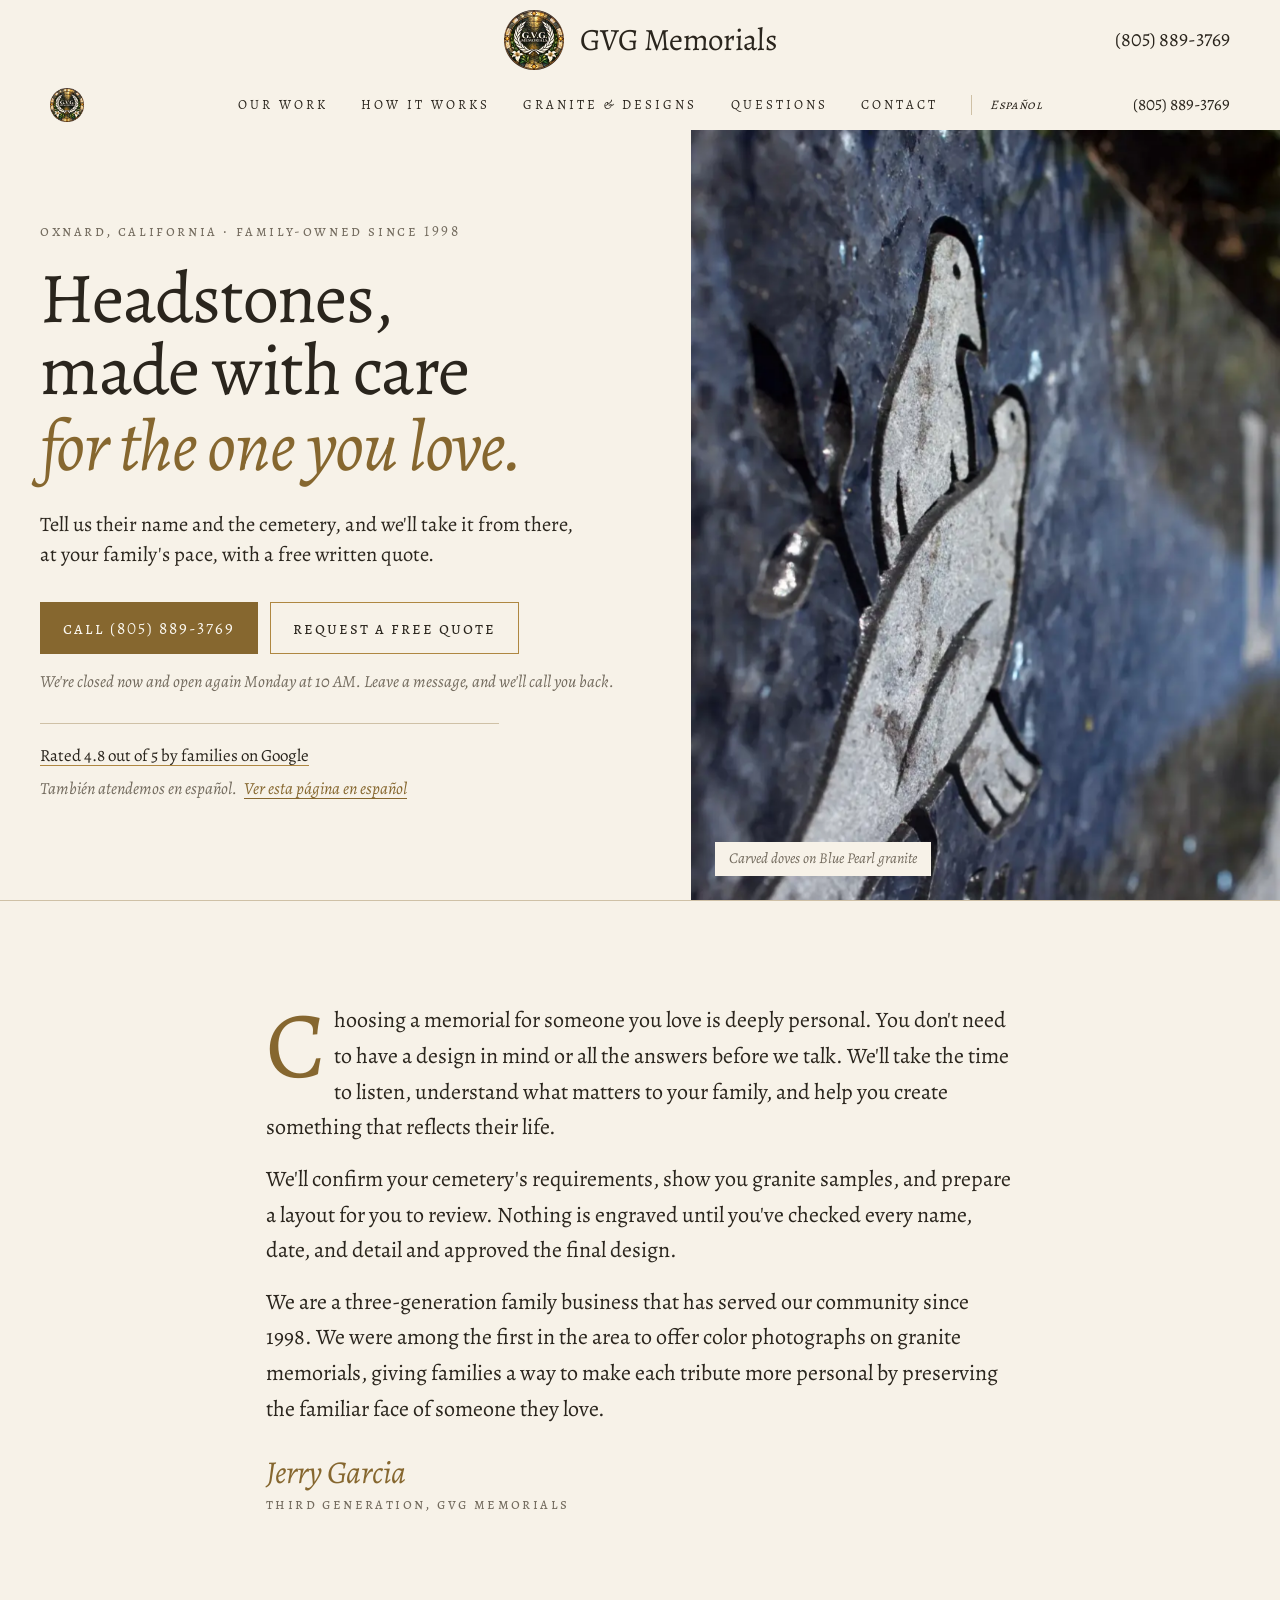
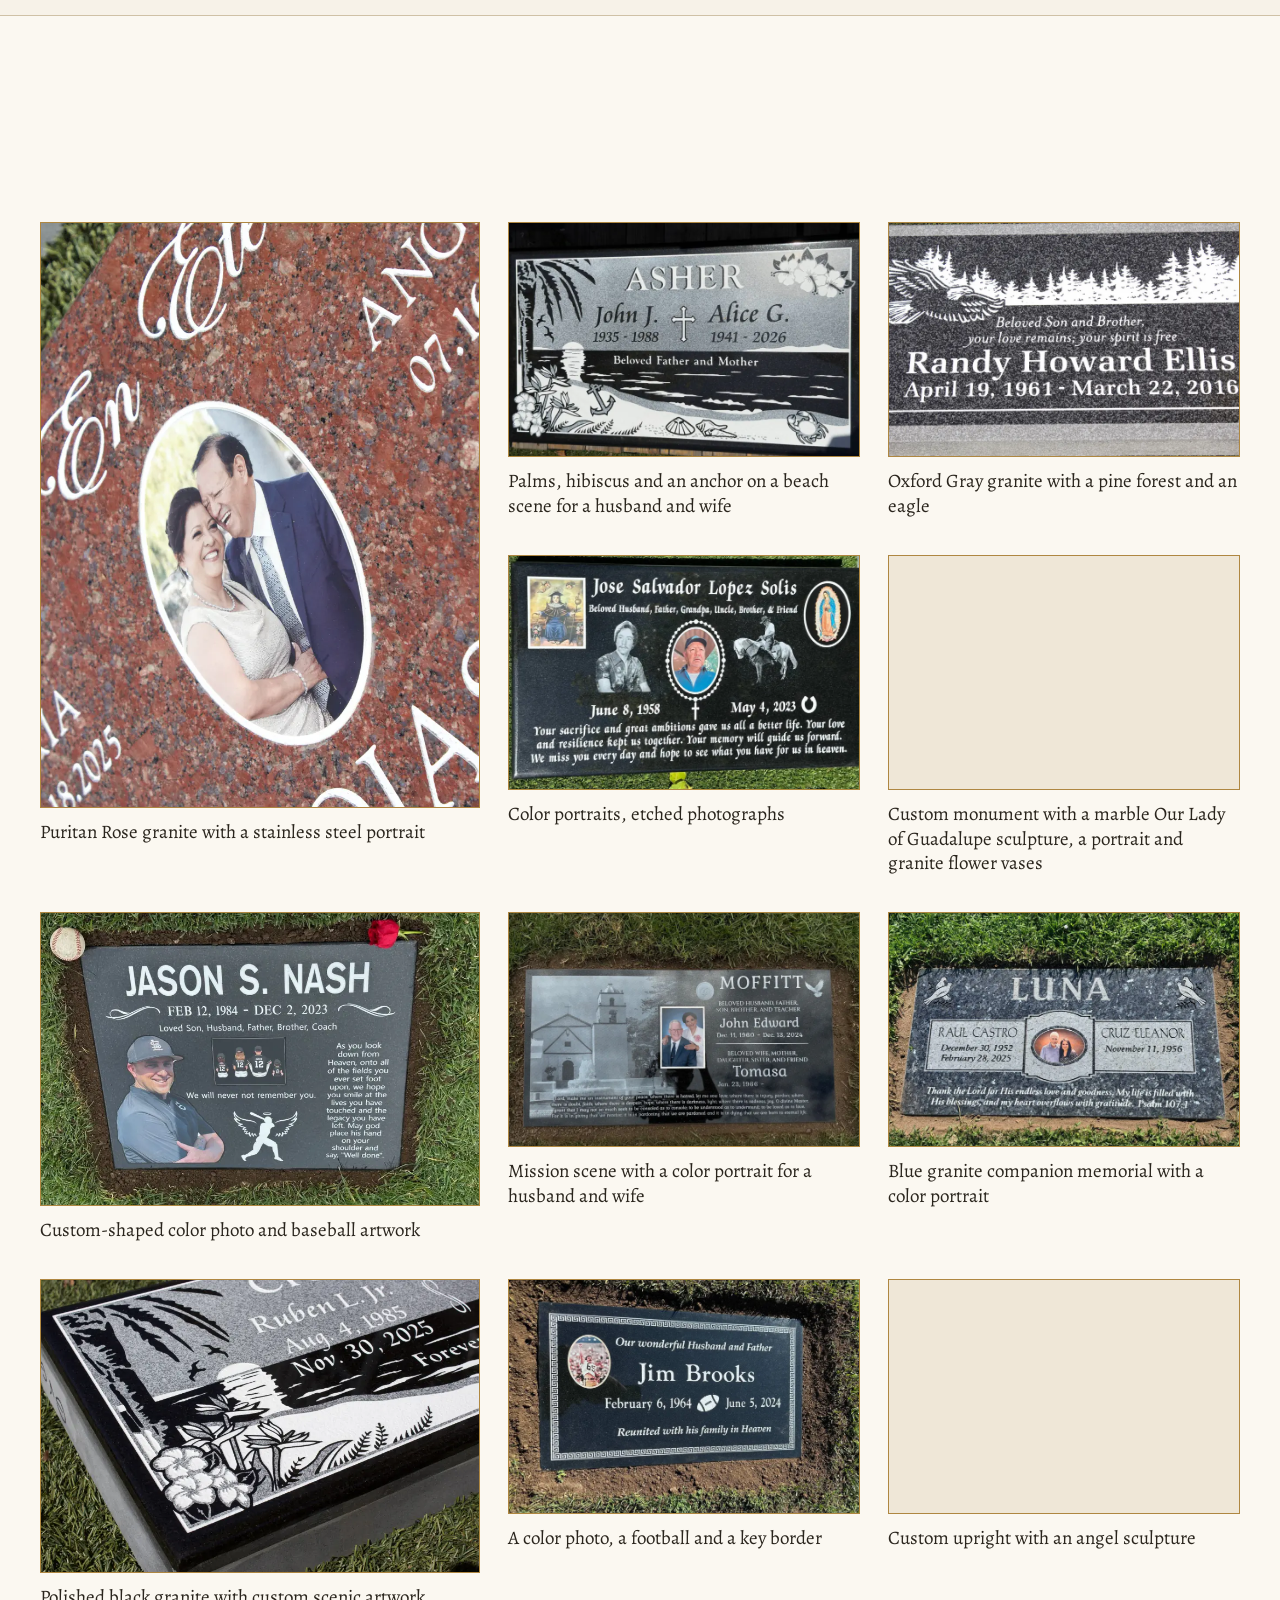
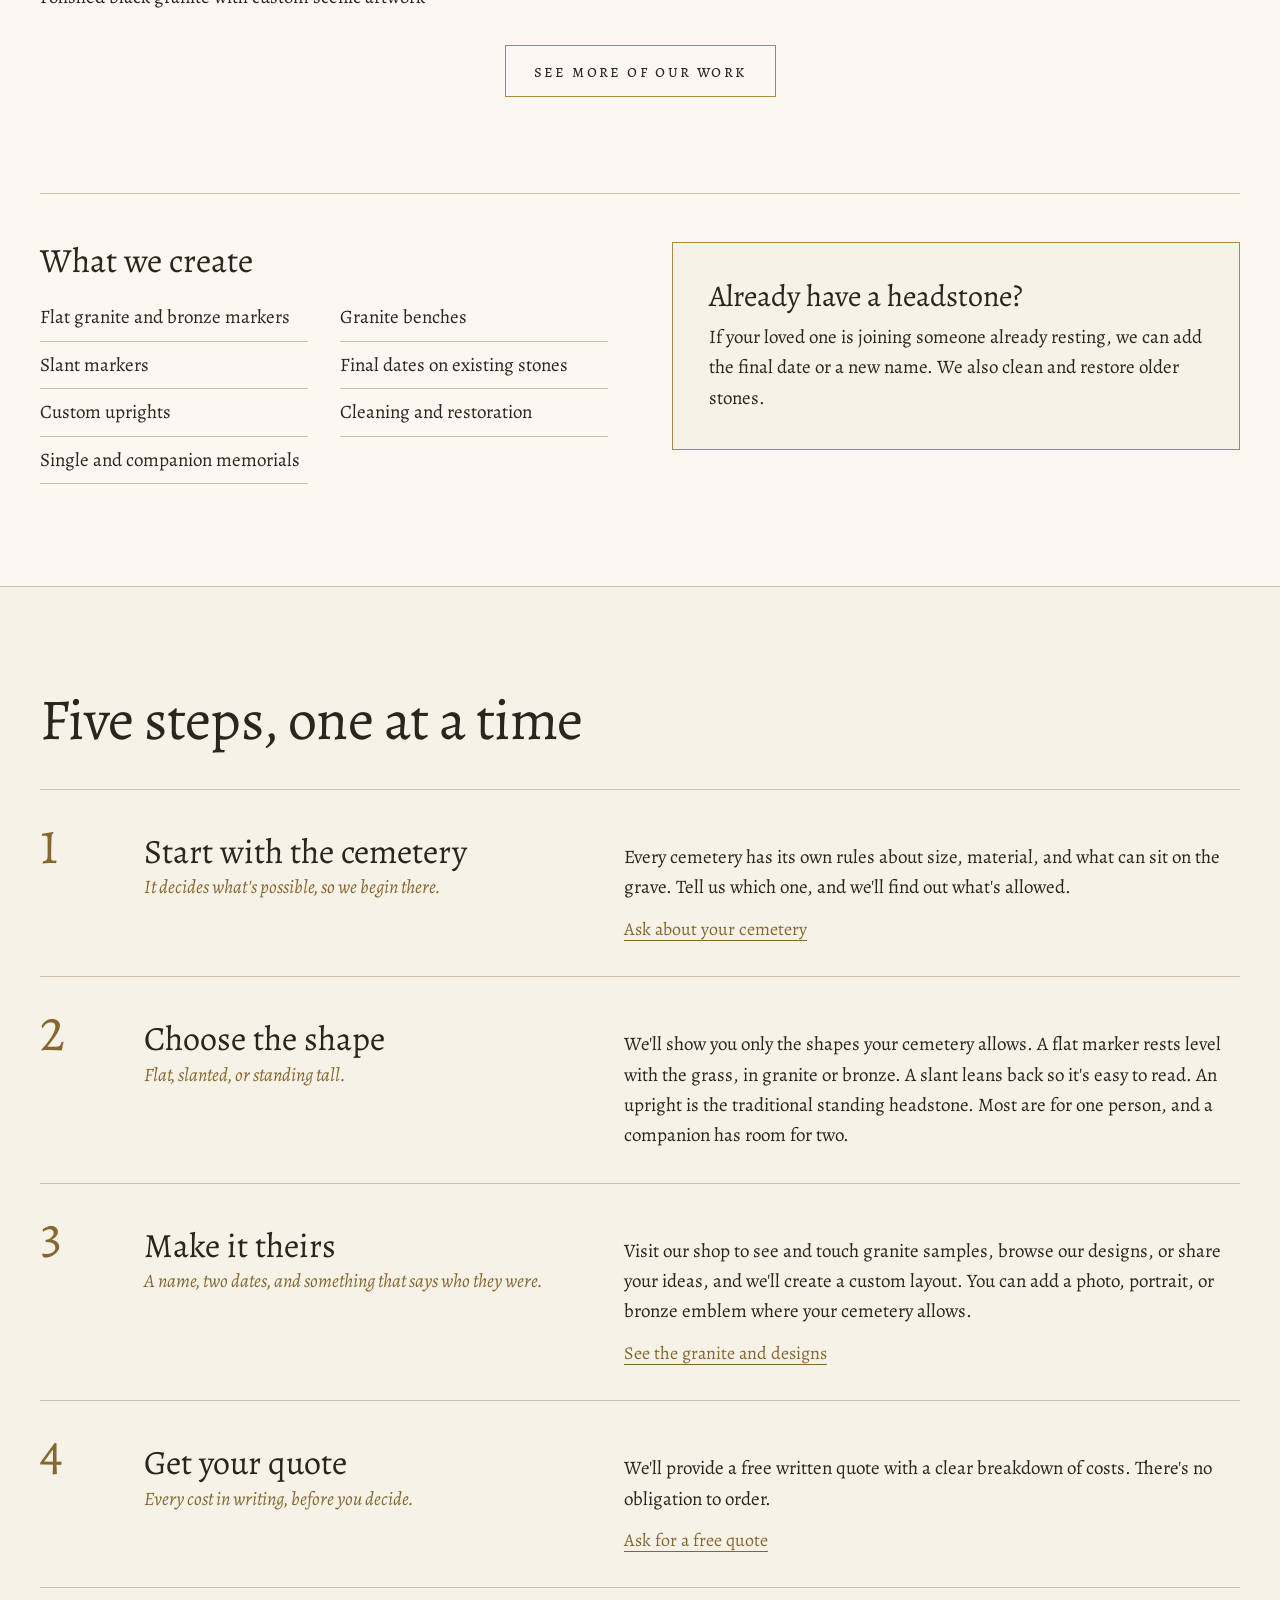
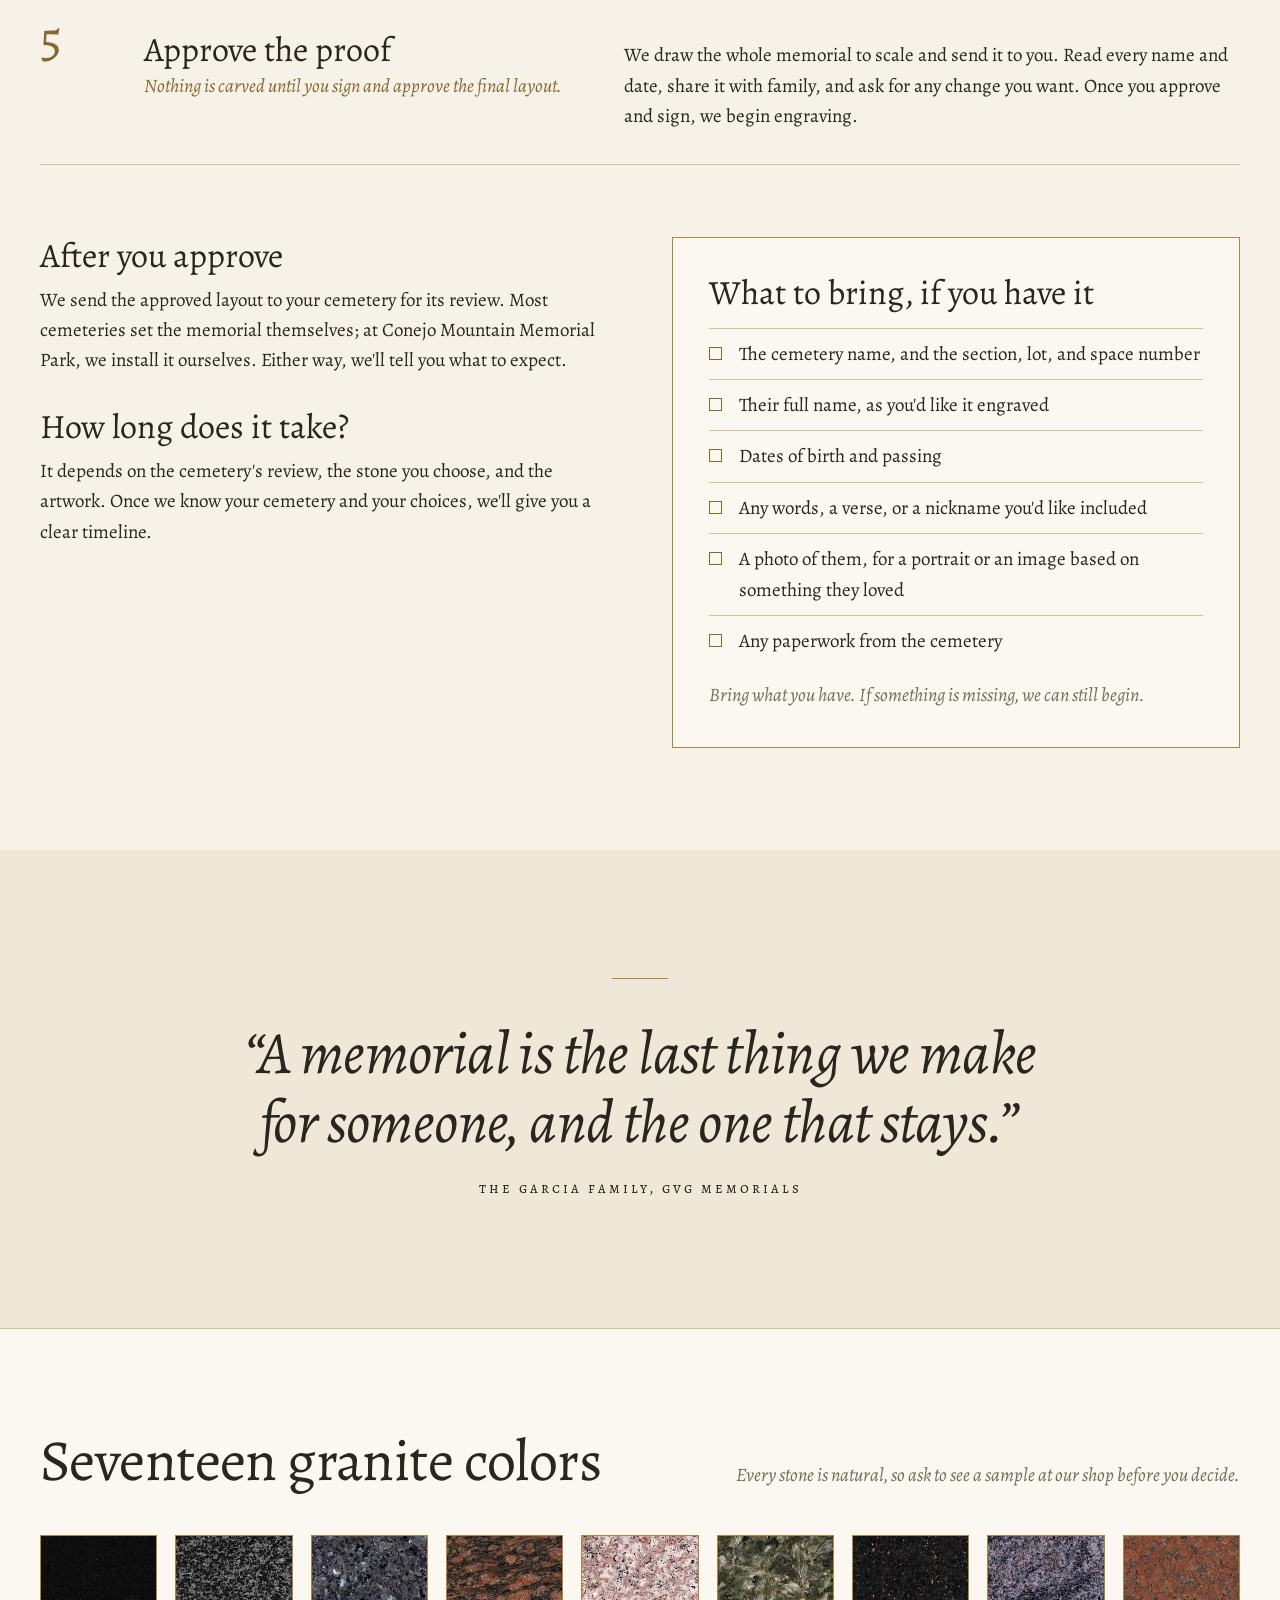
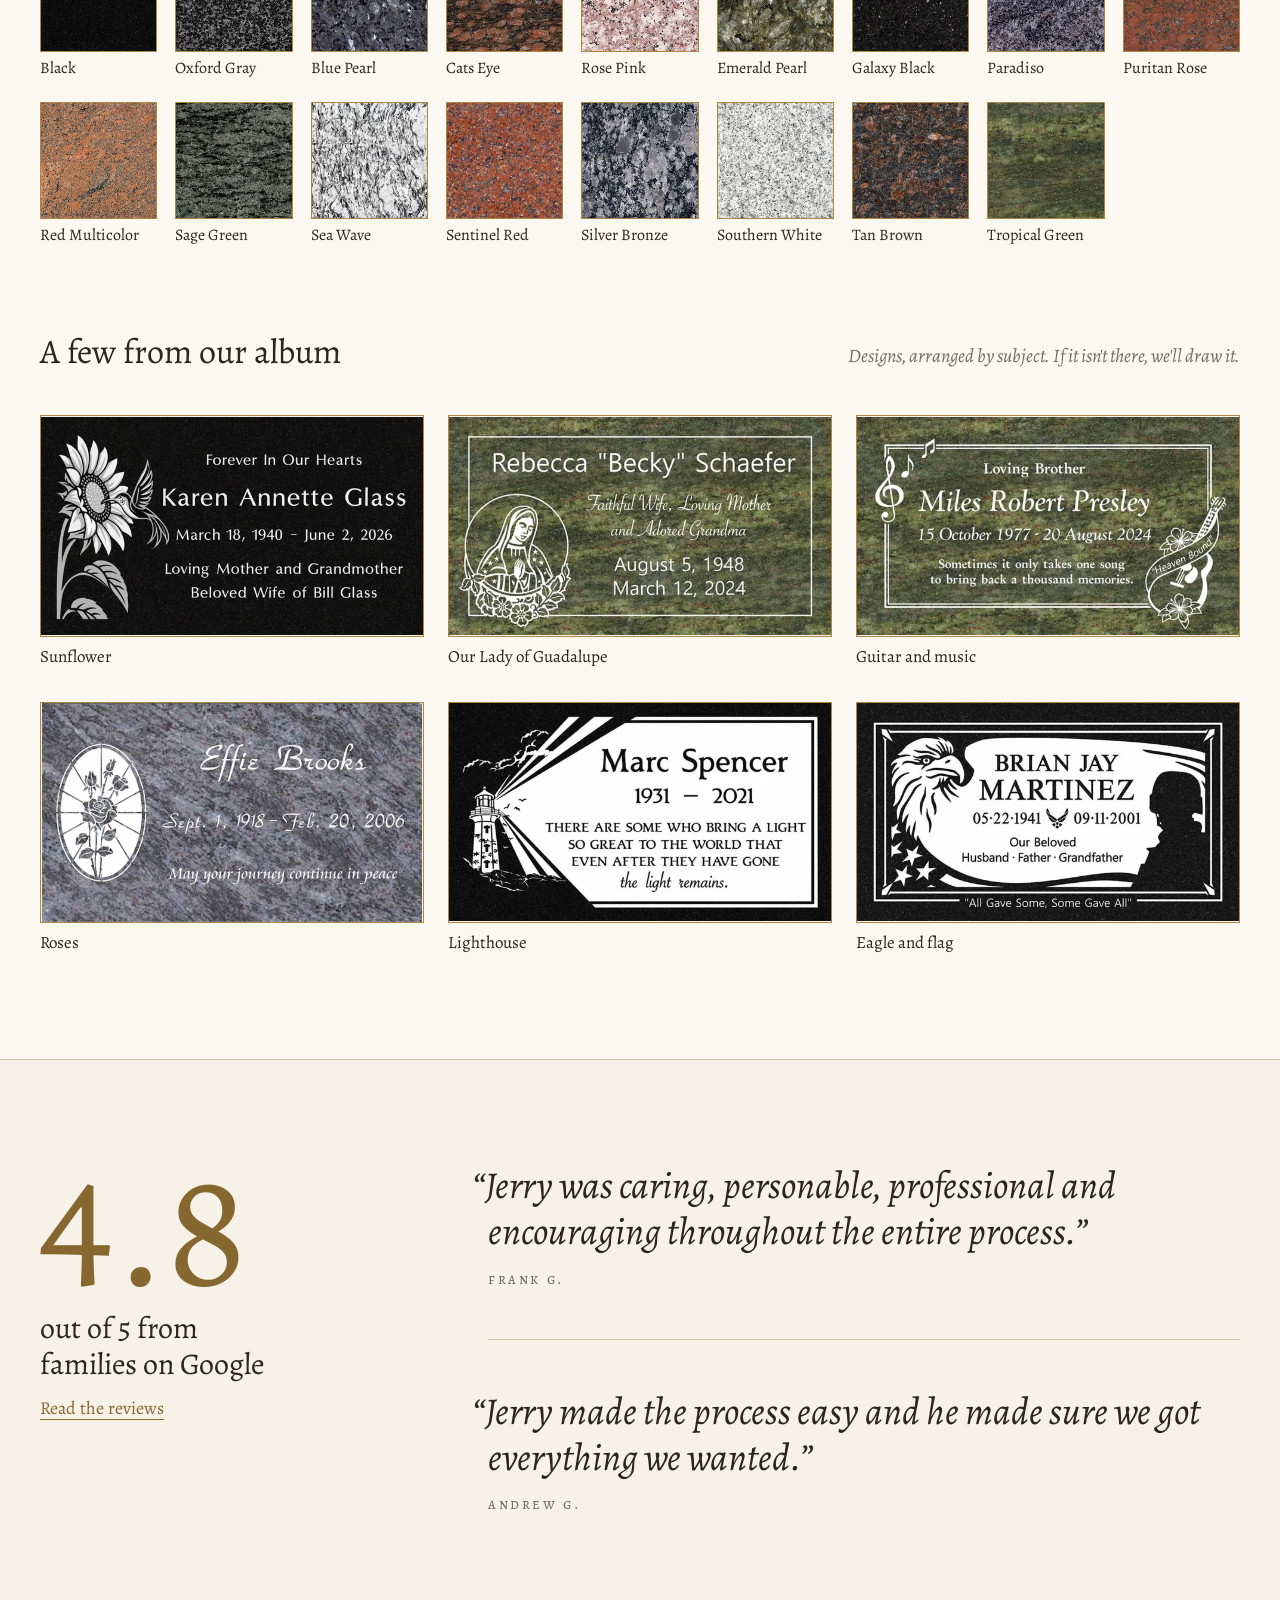
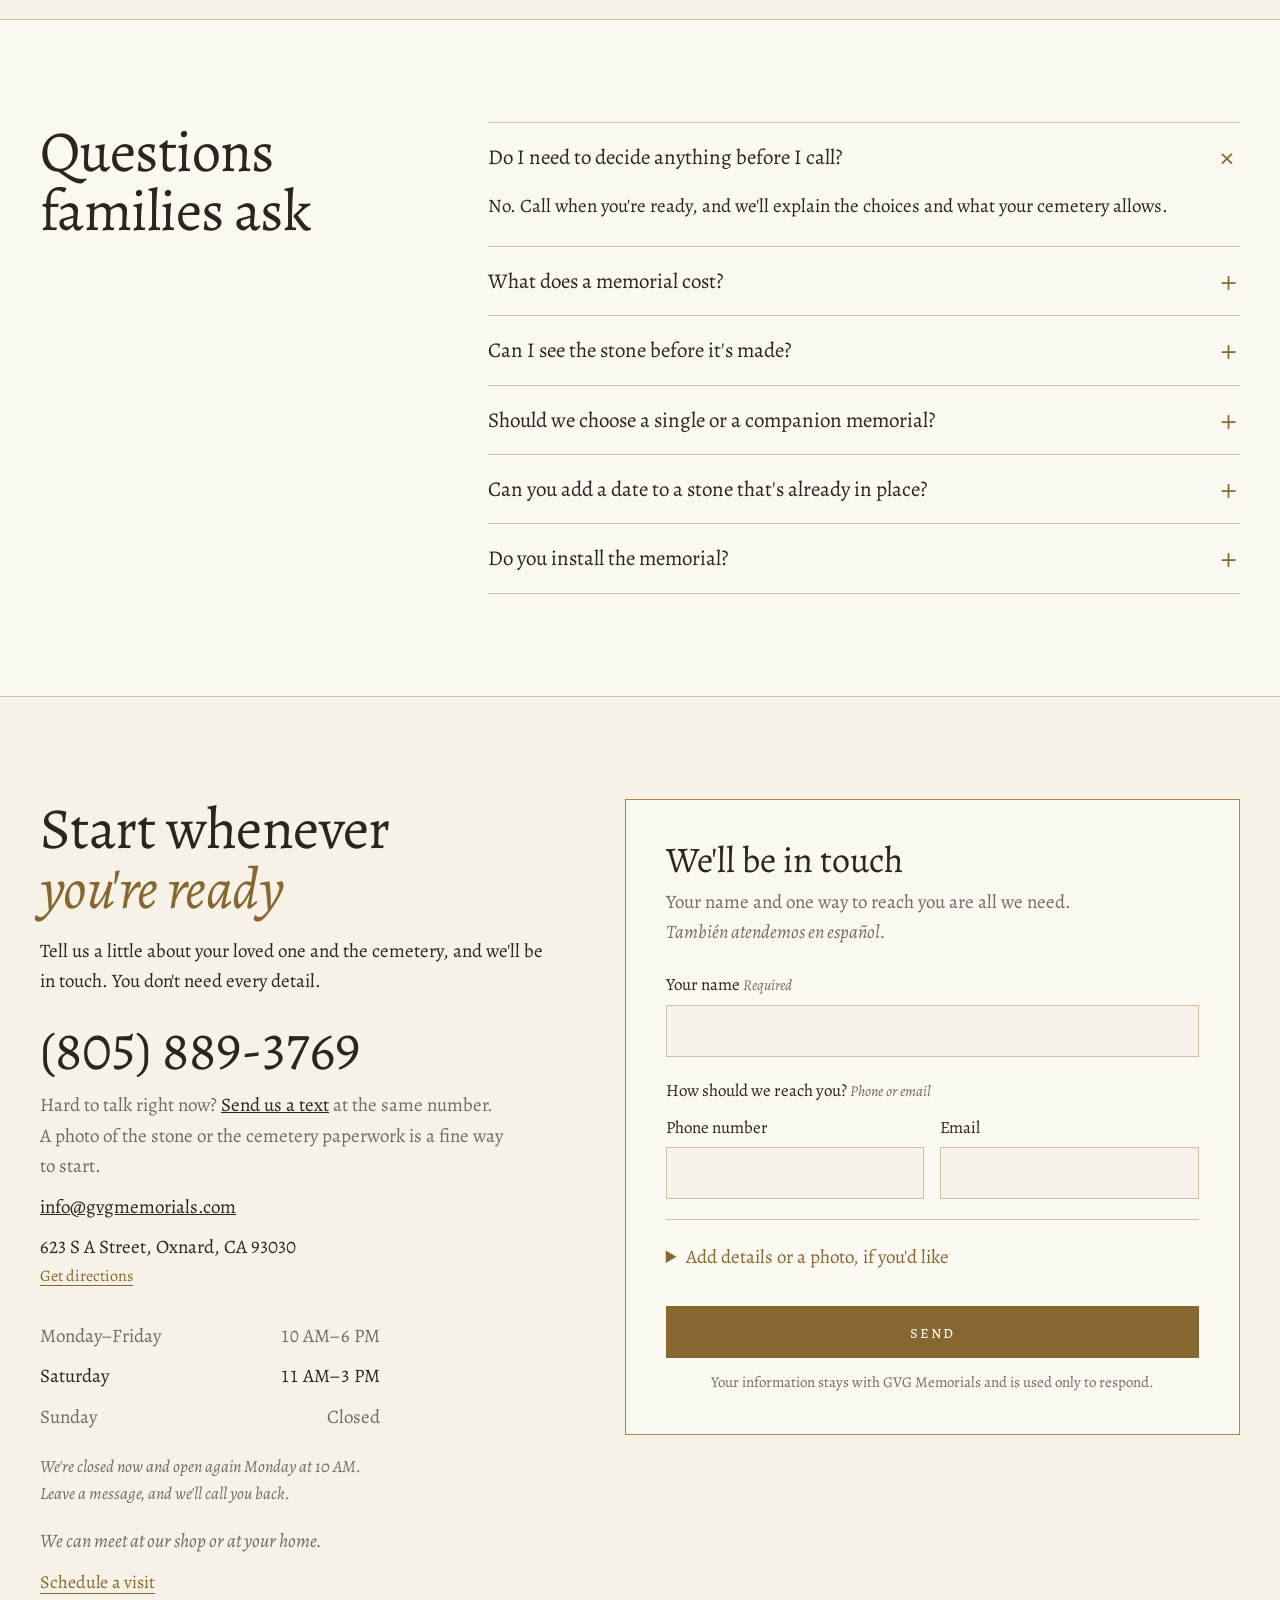
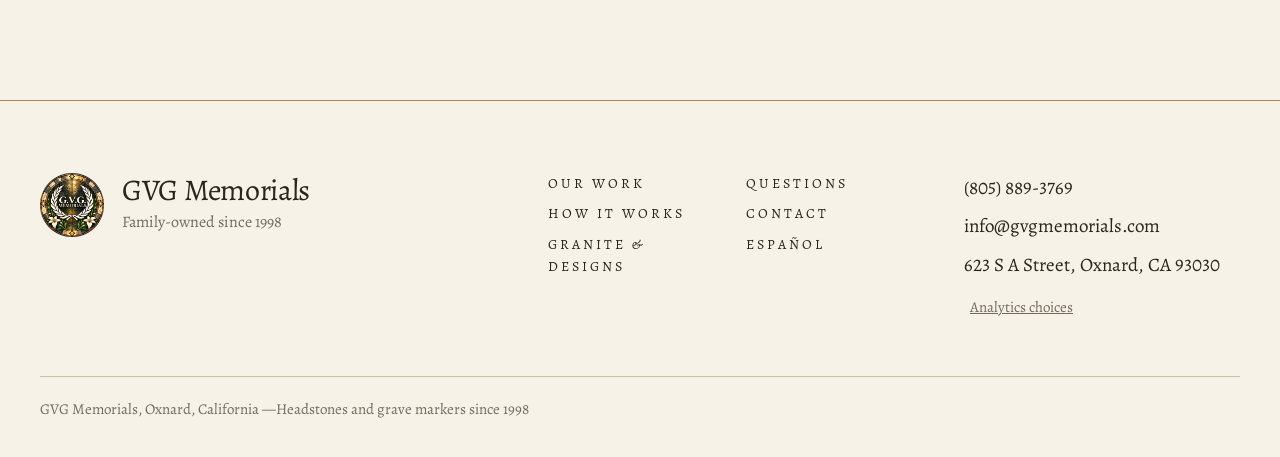
==== index.html @ b3e6e803 "Form: "Phone number" label, no sample number in the box The gray "(805) 555-0123" placeholder made t" ====
<!doctype html>
<html lang="en">
  <head>
    <meta charset="UTF-8" />
    <meta name="viewport" content="width=device-width, initial-scale=1.0" />
    <script>
      if (window.location.hash) {
        document.documentElement.classList.add("initial-anchor-navigation");
      }
      if ("IntersectionObserver" in window) {
        document.documentElement.classList.add("mobile-contact-bar-enhanced");
      }
    </script>
    <script>
      window.dataLayer = window.dataLayer || [];
      function gtag() { window.dataLayer.push(arguments); }
      var analyticsConsent = "denied";
      try {
        if (window.localStorage.getItem("gvg_analytics_consent") === "granted") {
          analyticsConsent = "granted";
        }
      } catch (_) {}
      gtag("consent", "default", {
        ad_storage: "denied",
        ad_user_data: "denied",
        ad_personalization: "denied",
        analytics_storage: analyticsConsent,
        wait_for_update: 500,
      });
      gtag("js", new Date());
    </script>
    <script defer src="analytics.js?v=23"></script>
    <script defer src="gallery-viewer.js?v=11"></script>
    <script defer src="contact-form.js?v=22"></script>
    <script defer src="hours.js?v=2"></script>
    <meta name="theme-color" content="#f7f2e8" />
    <link rel="icon" href="/favicon.ico?v=2" sizes="any" />
    <link rel="icon" type="image/png" sizes="32x32" href="/assets/favicon-32.png?v=2" />
    <link rel="apple-touch-icon" href="/apple-touch-icon.png?v=2" />
    <link rel="manifest" href="/site.webmanifest?v=2" />
    <link rel="canonical" href="https://www.gvgmemorials.com/" />
    <link rel="alternate" hreflang="en" href="https://www.gvgmemorials.com/" />
    <link rel="alternate" hreflang="es" href="https://www.gvgmemorials.com/es/" />
    <link rel="alternate" hreflang="x-default" href="https://www.gvgmemorials.com/" />
    <meta name="google-site-verification" content="TudZCbFMh_GZD2mU0Ts9XrJOUPCTxkBK5naEaDyIamA" />
    <title>Headstones and Grave Markers in Oxnard | GVG Memorials</title>
    <meta
      name="description"
      content="Headstones and grave markers for Oxnard and Ventura County families, from the Garcia family since 1998. Free written quote. Se habla español."
    />
    <meta property="og:title" content="Headstones and Grave Markers in Oxnard | GVG Memorials" />
    <meta
      property="og:description"
      content="Family-owned since 1998. We guide you through every choice, check your cemetery's requirements, and give you a free written quote."
    />
    <meta property="og:type" content="website" />
    <meta property="og:url" content="https://www.gvgmemorials.com/" />
    <meta property="og:site_name" content="GVG Memorials" />
    <meta property="og:locale" content="en_US" />
    <meta property="og:image" content="https://www.gvgmemorials.com/assets/gvg-share-stained-glass.jpg" />
    <meta property="og:image:type" content="image/jpeg" />
    <meta property="og:image:width" content="1200" />
    <meta property="og:image:height" content="630" />
    <meta property="og:image:alt" content="The GVG Memorials stained-glass logo, with family-owned since 1998" />
    <meta name="twitter:card" content="summary_large_image" />
    <meta name="twitter:title" content="Headstones and Grave Markers in Oxnard | GVG Memorials" />
    <meta
      name="twitter:description"
      content="Family-owned since 1998. We guide you through every choice, check your cemetery's requirements, and give you a free written quote."
    />
    <meta name="twitter:image" content="https://www.gvgmemorials.com/assets/gvg-share-stained-glass.jpg" />
    <link rel="preload" href="assets/fonts/alegreya-latin-400-normal.woff2" as="font" type="font/woff2" crossorigin />
    <link rel="preload" href="assets/fonts/alegreya-latin-400-italic.woff2" as="font" type="font/woff2" crossorigin />
    <link rel="preload" href="assets/fonts/alegreya-sc-latin-400-normal.woff2" as="font" type="font/woff2" crossorigin />
    <link rel="stylesheet" href="styles.css?v=333" />
    <script type="application/ld+json">
      {
        "@context": "https://schema.org",
        "@type": "LocalBusiness",
        "name": "GVG Memorials",
        "url": "https://www.gvgmemorials.com/",
        "telephone": "+18058893769",
        "email": "info@gvgmemorials.com",
        "foundingDate": "1998",
        "image": "https://www.gvgmemorials.com/assets/gvg-share-stained-glass.jpg",
        "address": {
          "@type": "PostalAddress",
          "streetAddress": "623 S A St",
          "addressLocality": "Oxnard",
          "addressRegion": "CA",
          "postalCode": "93030",
          "addressCountry": "US"
        },
        "areaServed": ["Oxnard", "Ventura County", "Camarillo", "Port Hueneme", "Ventura", "Conejo Valley"],
        "description": "Family-owned Oxnard memorial company, since 1998. Flat granite and bronze markers, slant markers, custom uprights, single and companion memorials, granite benches, final dates on existing stones, and cleaning and restoration.",
        "openingHoursSpecification": [
          {
            "@type": "OpeningHoursSpecification",
            "dayOfWeek": ["Monday", "Tuesday", "Wednesday", "Thursday", "Friday"],
            "opens": "10:00",
            "closes": "18:00"
          },
          {
            "@type": "OpeningHoursSpecification",
            "dayOfWeek": "Saturday",
            "opens": "11:00",
            "closes": "15:00"
          }
        ]
      }
    </script>
    <script type="application/ld+json">
      {
        "@context": "https://schema.org",
        "@type": "FAQPage",
        "mainEntity": [
          {
            "@type": "Question",
            "name": "Do I need to decide anything before I call?",
            "acceptedAnswer": { "@type": "Answer", "text": "No. Call when you're ready, and we'll explain the choices and what your cemetery allows." }
          },
          {
            "@type": "Question",
            "name": "What does a memorial cost?",
            "acceptedAnswer": { "@type": "Answer", "text": "It depends on the type, size, granite, artwork, and your cemetery's requirements. We give every family a free written quote with every item listed, before anything is decided." }
          },
          {
            "@type": "Question",
            "name": "Should we choose a single or a companion memorial?",
            "acceptedAnswer": { "@type": "Answer", "text": "Most families choose a single memorial. A companion is for two people, such as a husband and wife: one side is engraved now and the other later, at our shop or at the cemetery, as the cemetery allows. Any size can be made either way." }
          },
          {
            "@type": "Question",
            "name": "Can you add a date to a stone that's already in place?",
            "acceptedAnswer": { "@type": "Answer", "text": "Yes. Send us a photo of the stone and the cemetery name, and we'll explain what's possible." }
          },
          {
            "@type": "Question",
            "name": "Do you install the memorial?",
            "acceptedAnswer": { "@type": "Answer", "text": "Most cemeteries set the memorial themselves. At Conejo Mountain Memorial Park, we install it ourselves. Either way, we'll tell you what to expect at your cemetery." }
          }
        ]
      }
    </script>
  </head>
  <body id="top">
    <a class="skip-link" href="#main-content">Skip to main content</a>
    <header class="site-header" aria-label="Primary navigation">
      <a class="brand" href="#top" aria-label="GVG Memorials home">
        <img src="assets/folder/gvg-stained-glass-240.webp" width="240" height="240" alt="" decoding="async" />
        <span class="brand-name">GVG Memorials</span>
      </a>
      <nav class="desktop-nav" aria-label="Main navigation">
        <a href="#gallery">Our Work</a>
        <a href="#steps">How It Works</a>
        <a href="#granite">Granite &amp; Designs</a>
        <a href="#questions">Questions</a>
        <a href="#contact">Contact</a>
        <a class="lang-link" href="/es/" hreflang="es" lang="es">Español</a>
      </nav>
      <a class="header-action" href="tel:+18058893769">(805) 889-3769</a>
      <a class="header-mini header-mini-brand" href="#top" aria-label="GVG Memorials home"><img src="assets/folder/gvg-stained-glass-240.webp" width="240" height="240" alt="" decoding="async" /></a>
      <a class="header-mini header-mini-call" href="tel:+18058893769">(805) 889-3769</a>
      <button class="nav-toggle" type="button" aria-label="Open menu" aria-expanded="false" aria-controls="mobile-nav">
        <span class="nav-toggle-bar"></span>
        <span class="nav-toggle-bar"></span>
        <span class="nav-toggle-bar"></span>
      </button>
    </header>

    <nav class="mobile-nav" id="mobile-nav" aria-label="Mobile navigation" hidden>
      <a href="#gallery">Our Work</a>
      <a href="#steps">How It Works</a>
      <a href="#granite">Granite &amp; Designs</a>
      <a href="#questions">Questions</a>
      <a href="#contact">Contact</a>
      <a class="lang-link" href="/es/" hreflang="es" lang="es">En español</a>
      <a class="mobile-nav-call" href="tel:+18058893769">Call (805) 889-3769</a>
      <a href="sms:+18058893769?&amp;body=Hi%2C%20I%27d%20like%20help%20with%20a%20headstone.">Text (805) 889-3769</a>
    </nav>

    <div class="mobile-contact-bar" aria-label="Quick contact options">
      <a href="tel:+18058893769">Call</a>
      <a href="sms:+18058893769?&amp;body=Hi%2C%20I%27d%20like%20help%20with%20a%20headstone.">Text</a>
      <a href="#contact-form">Write</a>
    </div>

    <main id="main-content" tabindex="-1">
      <section class="hero" aria-labelledby="hero-title">
        <div class="hero-grid">
          <div class="hero-copy">
            <p class="hero-kicker">Oxnard, California · <span>Family-owned since 1998</span></p>
            <h1 id="hero-title">Headstones, made with care <em>for the one you love.</em></h1>
            <p class="hero-sub">Tell us their name and the cemetery, and we'll take it from there, at your family's pace, with a free written quote.</p>
            <div class="hero-actions">
              <a class="button button-primary" href="tel:+18058893769">Call (805) 889-3769</a>
              <a class="button button-outline" href="#contact-form" data-guidance-starting-point="A free written quote" data-guidance-item="A free written quote">Request a free quote</a>
            </div>
            <p class="open-status" data-open-status aria-live="polite" hidden></p>
            <p class="hero-proof"><a href="#reviews">Rated 4.8 out of 5 by families on Google</a></p>
            <p class="hero-es" lang="es">También atendemos en español. <a href="/es/" hreflang="es">Ver esta página en español</a></p>
          </div>

          <figure class="hero-figure">
            <img src="assets/completed-memorials/gvg-doves-blue-pearl-detail-1200.webp" srcset="assets/completed-memorials/gvg-doves-blue-pearl-detail-800.webp 800w, assets/completed-memorials/gvg-doves-blue-pearl-detail-1200.webp 1200w, assets/completed-memorials/gvg-doves-blue-pearl-detail.webp 1333w" sizes="(min-width: 960px) 46vw, 100vw" width="1333" height="2000" fetchpriority="high" decoding="async" alt="Carved doves on Blue Pearl granite, by GVG Memorials" />
            <figcaption>Carved doves on Blue Pearl granite</figcaption>
          </figure>
        </div>
      </section>

      <section class="intro" aria-label="A first word">
        <div class="section-inner">
          <div class="intro-body" data-reveal>
            <p class="dropcap">
              Choosing a memorial for someone you love is deeply personal. You don't need to have a design in mind or
              all the answers before we talk. We'll take the time to listen, understand what matters to your family, and
              help you create something that reflects their life.
            </p>
            <p>
              We'll confirm your cemetery's requirements, show you granite samples, and prepare a layout for you to
              review. Nothing is engraved until you've checked every name, date, and detail and approved the final
              design.
            </p>
            <p>
              We are a three-generation family business that has served our community since 1998. We were among the
              first in the area to offer color photographs on granite memorials, giving families a way to make each
              tribute more personal by preserving the familiar face of someone they love.
            </p>
            <p class="signoff">Jerry Garcia <span>Third generation, GVG Memorials</span></p>
          </div>
        </div>
      </section>

      <section id="gallery" class="completed-gallery" aria-labelledby="completed-gallery-title">
        <div class="section-inner">
          <div class="section-head" data-reveal>
            <h2 id="completed-gallery-title" class="section-title">Recent work</h2>
            <p class="section-note">Memorials from our shop. Tap any photo to see it larger.</p>
          </div>
          <div class="completed-gallery-grid" data-reveal>
            <figure class="completed-card completed-card--portrait">
              <a class="completed-card-trigger" href="assets/completed-memorials/completed-memorial-puritan-rose-stainless-photo-04-raw-sharp.webp" target="_blank" rel="noopener" aria-label="View larger: Puritan Rose granite with a stainless steel portrait">
                <picture>
                  <source srcset="assets/completed-memorials/completed-memorial-puritan-rose-stainless-photo-04-raw-sharp-800.webp 800w, assets/completed-memorials/completed-memorial-puritan-rose-stainless-photo-04-raw-sharp-1200.webp 1200w, assets/completed-memorials/completed-memorial-puritan-rose-stainless-photo-04-raw-sharp.webp 1706w" sizes="(max-width: 700px) calc(100vw - 32px), 50vw" type="image/webp" />
                  <img src="assets/completed-memorials/completed-memorial-puritan-rose-stainless-photo-04-raw-sharp.jpg" width="1706" height="2560" loading="lazy" decoding="async" alt="Puritan Rose granite with a stainless steel portrait, by GVG Memorials" />
                </picture>
              </a>
              <figcaption>
                <span>Puritan Rose granite</span>
                <strong>Puritan Rose granite with a stainless steel portrait</strong>
              </figcaption>
            </figure>
            <figure class="completed-card">
              <a class="completed-card-trigger" href="assets/completed-memorials/gvg-asher-beach-scene.webp" target="_blank" rel="noopener" aria-label="View larger: Palms, hibiscus and an anchor on a beach scene for a husband and wife">
                <picture>
                  <source srcset="assets/completed-memorials/gvg-asher-beach-scene-800.webp 800w, assets/completed-memorials/gvg-asher-beach-scene-1200.webp 1200w, assets/completed-memorials/gvg-asher-beach-scene.webp 1800w" sizes="(max-width: 700px) calc(100vw - 32px), 33vw" type="image/webp" />
                  <img src="assets/completed-memorials/gvg-asher-beach-scene.jpg" width="1200" height="900" loading="lazy" decoding="async" alt="Palms, hibiscus and an anchor on a beach scene for a husband and wife, by GVG Memorials" />
                </picture>
              </a>
              <figcaption>
                <span>Companion memorial</span>
                <strong>Palms, hibiscus and an anchor on a beach scene for a husband and wife</strong>
              </figcaption>
            </figure>
            <figure class="completed-card">
              <a class="completed-card-trigger" href="assets/completed-memorials/completed-memorial-oxford-grey-nature-scene-05.webp" target="_blank" rel="noopener" aria-label="View larger: Oxford Gray granite with a pine forest and an eagle">
                <picture>
                  <source srcset="assets/completed-memorials/completed-memorial-oxford-grey-nature-scene-05-800.webp 800w, assets/completed-memorials/completed-memorial-oxford-grey-nature-scene-05-1200.webp 1200w, assets/completed-memorials/completed-memorial-oxford-grey-nature-scene-05.webp 2000w" sizes="(max-width: 700px) calc(100vw - 32px), 50vw" type="image/webp" />
                  <img src="assets/completed-memorials/completed-memorial-oxford-grey-nature-scene-05.jpg" width="2000" height="1333" loading="lazy" decoding="async" alt="Oxford Gray granite with a pine forest and an eagle, by GVG Memorials" />
                </picture>
              </a>
              <figcaption>
                <span>Oxford Gray granite</span>
                <strong>Oxford Gray granite with a pine forest and an eagle</strong>
              </figcaption>
            </figure>
            <figure class="completed-card">
              <a class="completed-card-trigger" href="assets/completed-memorials/gvg-lopez-solis-portraits.webp" target="_blank" rel="noopener" aria-label="View larger: Color portraits, etched photographs">
                <picture>
                  <source srcset="assets/completed-memorials/gvg-lopez-solis-portraits-800.webp 800w, assets/completed-memorials/gvg-lopez-solis-portraits-1200.webp 1200w, assets/completed-memorials/gvg-lopez-solis-portraits.webp 1800w" sizes="(max-width: 700px) calc(100vw - 32px), 33vw" type="image/webp" />
                  <img src="assets/completed-memorials/gvg-lopez-solis-portraits.jpg" width="1200" height="772" loading="lazy" decoding="async" alt="Color portraits, etched photographs, by GVG Memorials" />
                </picture>
              </a>
              <figcaption>
                <span>Flat granite</span>
                <strong>Color portraits, etched photographs</strong>
              </figcaption>
            </figure>
            <figure class="completed-card completed-card--portrait">
              <a class="completed-card-trigger" href="assets/completed-memorials/gvg-camacho-custom-upright.webp" target="_blank" rel="noopener" aria-label="View larger: Custom monument with a marble Our Lady of Guadalupe sculpture, a portrait and granite flower vases">
                <picture>
                  <source srcset="assets/completed-memorials/gvg-camacho-custom-upright-800.webp 800w, assets/completed-memorials/gvg-camacho-custom-upright-1200.webp 1200w, assets/completed-memorials/gvg-camacho-custom-upright.webp 1125w" sizes="(max-width: 700px) calc(100vw - 32px), 33vw" type="image/webp" />
                  <img src="assets/completed-memorials/gvg-camacho-custom-upright.jpg" width="1125" height="2000" loading="lazy" decoding="async" alt="Custom monument with a marble Our Lady of Guadalupe sculpture, a portrait and granite flower vases, by GVG Memorials" />
                </picture>
              </a>
              <figcaption>
                <span>Custom upright</span>
                <strong>Custom monument with a marble Our Lady of Guadalupe sculpture, a portrait and granite flower vases</strong>
              </figcaption>
            </figure>
            <figure class="completed-card">
              <a class="completed-card-trigger" href="assets/completed-memorials/gvg-nash-baseball.webp" target="_blank" rel="noopener" aria-label="View larger: Custom-shaped color photo and baseball artwork">
                <picture>
                  <source srcset="assets/completed-memorials/gvg-nash-baseball-800.webp 800w, assets/completed-memorials/gvg-nash-baseball-1200.webp 1200w, assets/completed-memorials/gvg-nash-baseball.webp 1500w" sizes="(max-width: 700px) calc(100vw - 32px), 33vw" type="image/webp" />
                  <img src="assets/completed-memorials/gvg-nash-baseball.jpg" width="1200" height="900" loading="lazy" decoding="async" alt="Custom-shaped color photo and baseball artwork, by GVG Memorials" />
                </picture>
              </a>
              <figcaption>
                <span>Flat granite</span>
                <strong>Custom-shaped color photo and baseball artwork</strong>
              </figcaption>
            </figure>
            <figure class="completed-card">
              <a class="completed-card-trigger" href="assets/completed-memorials/gvg-moffitt-mission.webp" target="_blank" rel="noopener" aria-label="View larger: Mission scene with a color portrait for a husband and wife">
                <picture>
                  <source srcset="assets/completed-memorials/gvg-moffitt-mission-800.webp 800w, assets/completed-memorials/gvg-moffitt-mission-1200.webp 1200w, assets/completed-memorials/gvg-moffitt-mission.webp 1500w" sizes="(max-width: 700px) calc(100vw - 32px), 33vw" type="image/webp" />
                  <img src="assets/completed-memorials/gvg-moffitt-mission.jpg" width="1200" height="900" loading="lazy" decoding="async" alt="Mission scene with a color portrait for a husband and wife, by GVG Memorials" />
                </picture>
              </a>
              <figcaption>
                <span>Companion memorial</span>
                <strong>Mission scene with a color portrait for a husband and wife</strong>
              </figcaption>
            </figure>
            <figure class="completed-card">
              <a class="completed-card-trigger" href="assets/completed-memorials/gvg-luna-companion.webp" target="_blank" rel="noopener" aria-label="View larger: Blue granite companion memorial with a color portrait">
                <picture>
                  <source srcset="assets/completed-memorials/gvg-luna-companion-800.webp 800w, assets/completed-memorials/gvg-luna-companion-1200.webp 1200w, assets/completed-memorials/gvg-luna-companion.webp 1500w" sizes="(max-width: 700px) calc(100vw - 32px), 33vw" type="image/webp" />
                  <img src="assets/completed-memorials/gvg-luna-companion.jpg" width="1200" height="900" loading="lazy" decoding="async" alt="Blue granite companion memorial with a color portrait, by GVG Memorials" />
                </picture>
              </a>
              <figcaption>
                <span>Companion memorial</span>
                <strong>Blue granite companion memorial with a color portrait</strong>
              </figcaption>
            </figure>
            <figure class="completed-card">
              <a class="completed-card-trigger" href="assets/completed-memorials/completed-memorial-custom-flat-02.webp" target="_blank" rel="noopener" aria-label="View larger: Polished black granite with custom scenic artwork">
                <picture>
                  <source srcset="assets/completed-memorials/completed-memorial-custom-flat-02-800.webp 800w, assets/completed-memorials/completed-memorial-custom-flat-02-1200.webp 1200w, assets/completed-memorials/completed-memorial-custom-flat-02.webp 1800w" sizes="(max-width: 700px) calc(100vw - 32px), 33vw" type="image/webp" />
                  <img src="assets/completed-memorials/completed-memorial-custom-flat-02.jpg" width="1800" height="1200" loading="lazy" decoding="async" alt="Polished black granite with custom scenic artwork, by GVG Memorials" />
                </picture>
              </a>
              <figcaption>
                <span>Custom flat memorial</span>
                <strong>Polished black granite with custom scenic artwork</strong>
              </figcaption>
            </figure>
            <figure class="completed-card">
              <a class="completed-card-trigger" href="assets/completed-memorials/gvg-brooks-football.webp" target="_blank" rel="noopener" aria-label="View larger: A color photo, a football and a key border">
                <picture>
                  <source srcset="assets/completed-memorials/gvg-brooks-football-800.webp 800w, assets/completed-memorials/gvg-brooks-football-1200.webp 1200w, assets/completed-memorials/gvg-brooks-football.webp 1500w" sizes="(max-width: 700px) calc(100vw - 32px), 33vw" type="image/webp" />
                  <img src="assets/completed-memorials/gvg-brooks-football.jpg" width="1200" height="900" loading="lazy" decoding="async" alt="A color photo, a football and a key border, by GVG Memorials" />
                </picture>
              </a>
              <figcaption>
                <span>Flat granite</span>
                <strong>A color photo, a football and a key border</strong>
              </figcaption>
            </figure>
            <figure class="completed-card completed-card--portrait">
              <a class="completed-card-trigger" href="assets/completed-memorials/gvg-viveros-custom-upright.webp" target="_blank" rel="noopener" aria-label="View larger: Custom upright with an angel sculpture">
                <picture>
                  <source srcset="assets/completed-memorials/gvg-viveros-custom-upright-800.webp 800w, assets/completed-memorials/gvg-viveros-custom-upright-1200.webp 1200w, assets/completed-memorials/gvg-viveros-custom-upright.webp 1500w" sizes="(max-width: 700px) calc(100vw - 32px), 33vw" type="image/webp" />
                  <img src="assets/completed-memorials/gvg-viveros-custom-upright.jpg" width="1200" height="1600" loading="lazy" decoding="async" alt="Custom upright with an angel sculpture, by GVG Memorials" />
                </picture>
              </a>
              <figcaption>
                <span>Custom upright</span>
                <strong>Custom upright with an angel sculpture</strong>
              </figcaption>
            </figure>
            <figure class="completed-card is-extra">
              <a class="completed-card-trigger" href="assets/completed-memorials/gvg-condoy-red-granite.webp" target="_blank" rel="noopener" aria-label="View larger: Deep-sunk sanded panel with carved swallows and roses">
                <picture>
                  <source srcset="assets/completed-memorials/gvg-condoy-red-granite-800.webp 800w, assets/completed-memorials/gvg-condoy-red-granite-1200.webp 1200w, assets/completed-memorials/gvg-condoy-red-granite.webp 1125w" sizes="(max-width: 700px) calc(100vw - 32px), 33vw" type="image/webp" />
                  <img src="assets/completed-memorials/gvg-condoy-red-granite.jpg" width="1125" height="844" loading="lazy" decoding="async" alt="Deep-sunk sanded panel with carved swallows and roses, by GVG Memorials" />
                </picture>
              </a>
              <figcaption>
                <span>Flat granite</span>
                <strong>Deep-sunk sanded panel with carved swallows and roses</strong>
              </figcaption>
            </figure>
            <figure class="completed-card is-extra">
              <a class="completed-card-trigger" href="assets/completed-memorials/gvg-gauna-portrait.webp" target="_blank" rel="noopener" aria-label="View larger: A color portrait with a verse">
                <picture>
                  <source srcset="assets/completed-memorials/gvg-gauna-portrait-800.webp 800w, assets/completed-memorials/gvg-gauna-portrait-1200.webp 1200w, assets/completed-memorials/gvg-gauna-portrait.webp 1800w" sizes="(max-width: 700px) calc(100vw - 32px), 33vw" type="image/webp" />
                  <img src="assets/completed-memorials/gvg-gauna-portrait.jpg" width="1200" height="722" loading="lazy" decoding="async" alt="A color portrait with a verse, by GVG Memorials" />
                </picture>
              </a>
              <figcaption>
                <span>Flat granite</span>
                <strong>A color portrait with a verse</strong>
              </figcaption>
            </figure>
            <figure class="completed-card is-extra">
              <a class="completed-card-trigger" href="assets/completed-memorials/completed-memorial-detail-01.webp" target="_blank" rel="noopener" aria-label="View larger: Blue Pearl granite with a deep-sunk sanded panel">
                <picture>
                  <source srcset="assets/completed-memorials/completed-memorial-detail-01-800.webp 800w, assets/completed-memorials/completed-memorial-detail-01-1200.webp 1200w, assets/completed-memorials/completed-memorial-detail-01.webp 1800w" sizes="(max-width: 700px) calc(100vw - 32px), 33vw" type="image/webp" />
                  <img src="assets/completed-memorials/completed-memorial-detail-01.jpg" width="1800" height="1200" loading="lazy" decoding="async" alt="Blue Pearl granite with a deep-sunk sanded panel, by GVG Memorials" />
                </picture>
              </a>
              <figcaption>
                <span>Engraving detail</span>
                <strong>Blue Pearl granite with a deep-sunk sanded panel</strong>
              </figcaption>
            </figure>
            <figure class="completed-card is-extra">
              <a class="completed-card-trigger" href="assets/completed-memorials/gvg-saylors-bronze.webp" target="_blank" rel="noopener" aria-label="View larger: Bronze companion memorial on a granite base">
                <picture>
                  <source srcset="assets/completed-memorials/gvg-saylors-bronze-800.webp 800w, assets/completed-memorials/gvg-saylors-bronze-1200.webp 1200w, assets/completed-memorials/gvg-saylors-bronze.webp 1125w" sizes="(max-width: 700px) calc(100vw - 32px), 33vw" type="image/webp" />
                  <img src="assets/completed-memorials/gvg-saylors-bronze.jpg" width="1125" height="844" loading="lazy" decoding="async" alt="Bronze companion memorial on a granite base, by GVG Memorials" />
                </picture>
              </a>
              <figcaption>
                <span>Flat bronze</span>
                <strong>Bronze companion memorial on a granite base</strong>
              </figcaption>
            </figure>
            <figure class="completed-card is-extra">
              <a class="completed-card-trigger" href="assets/completed-memorials/gvg-genhart-rose.webp" target="_blank" rel="noopener" aria-label="View larger: Rose granite with carved roses">
                <picture>
                  <source srcset="assets/completed-memorials/gvg-genhart-rose-800.webp 800w, assets/completed-memorials/gvg-genhart-rose-1200.webp 1200w, assets/completed-memorials/gvg-genhart-rose.webp 1125w" sizes="(max-width: 700px) calc(100vw - 32px), 33vw" type="image/webp" />
                  <img src="assets/completed-memorials/gvg-genhart-rose.jpg" width="1125" height="844" loading="lazy" decoding="async" alt="Rose granite with carved roses, by GVG Memorials" />
                </picture>
              </a>
              <figcaption>
                <span>Flat granite</span>
                <strong>Rose granite with carved roses</strong>
              </figcaption>
            </figure>
            <figure class="completed-card completed-card--portrait is-extra">
              <a class="completed-card-trigger" href="assets/completed-memorials/gvg-azizi-butterflies.webp" target="_blank" rel="noopener" aria-label="View larger: Portraits, butterflies and a verse in two languages">
                <picture>
                  <source srcset="assets/completed-memorials/gvg-azizi-butterflies-800.webp 800w, assets/completed-memorials/gvg-azizi-butterflies-1200.webp 1200w, assets/completed-memorials/gvg-azizi-butterflies.webp 844w" sizes="(max-width: 700px) calc(100vw - 32px), 33vw" type="image/webp" />
                  <img src="assets/completed-memorials/gvg-azizi-butterflies.jpg" width="844" height="1125" loading="lazy" decoding="async" alt="Portraits, butterflies and a verse in two languages, by GVG Memorials" />
                </picture>
              </a>
              <figcaption>
                <span>Flat granite</span>
                <strong>Portraits, butterflies and a verse in two languages</strong>
              </figcaption>
            </figure>
            <figure class="completed-card is-extra">
              <a class="completed-card-trigger" href="assets/completed-memorials/gvg-bronze-floral.webp" target="_blank" rel="noopener" aria-label="View larger: Bronze companion memorial with a floral border">
                <picture>
                  <source srcset="assets/completed-memorials/gvg-bronze-floral-800.webp 800w, assets/completed-memorials/gvg-bronze-floral-1200.webp 1200w, assets/completed-memorials/gvg-bronze-floral.webp 1800w" sizes="(max-width: 700px) calc(100vw - 32px), 33vw" type="image/webp" />
                  <img src="assets/completed-memorials/gvg-bronze-floral.jpg" width="1200" height="682" loading="lazy" decoding="async" alt="Bronze companion memorial with a floral border, by GVG Memorials" />
                </picture>
              </a>
              <figcaption>
                <span>Flat bronze</span>
                <strong>Bronze companion memorial with a floral border</strong>
              </figcaption>
            </figure>
            <figure class="completed-card completed-card--portrait is-extra">
              <a class="completed-card-trigger" href="assets/completed-memorials/gvg-civic-monument.webp" target="_blank" rel="noopener" aria-label="View larger: Ventura County Fallen Firefighter Memorial Expansion">
                <picture>
                  <source srcset="assets/completed-memorials/gvg-civic-monument-800.webp 800w, assets/completed-memorials/gvg-civic-monument-1200.webp 1200w, assets/completed-memorials/gvg-civic-monument.webp 1500w" sizes="(max-width: 700px) calc(100vw - 32px), 33vw" type="image/webp" />
                  <img src="assets/completed-memorials/gvg-civic-monument.jpg" width="1200" height="1600" loading="lazy" decoding="async" alt="Ventura County Fallen Firefighter Memorial Expansion, by GVG Memorials" />
                </picture>
              </a>
              <figcaption>
                <span>Civic monument</span>
                <strong>Ventura County Fallen Firefighter Memorial Expansion</strong>
              </figcaption>
            </figure>
            <figure class="completed-card is-extra">
              <a class="completed-card-trigger" href="assets/completed-memorials/completed-memorial-detailed-engraving-03.webp" target="_blank" rel="noopener" aria-label="View larger: Engraved artwork on polished granite">
                <picture>
                  <source srcset="assets/completed-memorials/completed-memorial-detailed-engraving-03-800.webp 800w, assets/completed-memorials/completed-memorial-detailed-engraving-03-1200.webp 1200w, assets/completed-memorials/completed-memorial-detailed-engraving-03.webp 1800w" sizes="(max-width: 700px) calc(100vw - 32px), 33vw" type="image/webp" />
                  <img src="assets/completed-memorials/completed-memorial-detailed-engraving-03.jpg" width="1800" height="1200" loading="lazy" decoding="async" alt="Engraved artwork on polished granite, by GVG Memorials" />
                </picture>
              </a>
              <figcaption>
                <span>Detailed engraving</span>
                <strong>Engraved artwork on polished granite</strong>
              </figcaption>
            </figure>
          </div>
          <p class="gallery-more-wrap"><button type="button" class="gallery-more" data-gallery-more aria-expanded="false">See more of our work</button></p>
          <dialog class="memorial-viewer" aria-labelledby="memorial-viewer-title">
            <div class="memorial-viewer-panel">
              <button class="memorial-viewer-close" type="button" aria-label="Close enlarged memorial image">&times;</button>
              <figure>
                <div class="memorial-viewer-image-wrap">
                  <button class="memorial-viewer-nav memorial-viewer-prev" type="button" aria-label="View previous memorial">&lsaquo;</button>
                  <img class="memorial-viewer-image" src="[data-uri]" alt="" decoding="async" />
                  <button class="memorial-viewer-nav memorial-viewer-next" type="button" aria-label="View next memorial">&rsaquo;</button>
                </div>
                <figcaption>
                  <div class="memorial-viewer-meta">
                    <span class="memorial-viewer-label"></span>
                    <span class="memorial-viewer-count" aria-live="polite"></span>
                  </div>
                  <strong id="memorial-viewer-title"></strong>
                  <a class="memorial-viewer-inquiry" href="#contact-form">Ask about a memorial like this</a>
                </figcaption>
              </figure>
            </div>
          </dialog>

          <div id="memorials" class="makes" data-reveal>
            <div>
              <h3>What we create</h3>
              <ul class="makes-list">
                <li>Flat granite and bronze markers</li>
                <li>Slant markers</li>
                <li>Custom uprights</li>
                <li>Single and companion memorials</li>
                <li>Granite benches</li>
                <li>Final dates on existing stones</li>
                <li>Cleaning and restoration</li>
              </ul>
            </div>
            <a
              class="memorial-existing-link"
              href="#contact-form"
              data-guidance-starting-point="Existing memorial or added lettering"
              data-guidance-item="Existing Memorials and Added Lettering"
              data-guidance-message="I have an existing memorial and need help adding a date or name, or with cleaning or restoration."
              data-guidance-open-details="true"
            >
              <strong>Already have a headstone?</strong>
              <span>If your loved one is joining someone already resting, we can add the final date or a new name. We also clean and restore older stones.</span>
            </a>
          </div>
        </div>
      </section>

      <section id="steps" class="steps" aria-labelledby="steps-title">
        <div class="section-inner">
          <h2 id="steps-title" class="section-title" data-reveal>Five steps, one at a time</h2>

          <ol class="steps-list" data-reveal>
            <li class="step">
              <span class="step-num" aria-hidden="true">1</span>
              <div class="step-head">
                <h3>Start with the cemetery</h3>
                <p class="step-lede">It decides what's possible, so we begin there.</p>
              </div>
              <div class="step-body">
                <p>Every cemetery has its own rules about size, material, and what can sit on the grave. Tell us which one, and we'll find out what's allowed.</p>
                <a class="text-link" href="#contact-form" data-guidance-starting-point="Cemetery requirements" data-guidance-item="Cemetery requirements">Ask about your cemetery</a>
              </div>
            </li>
            <li class="step">
              <span class="step-num" aria-hidden="true">2</span>
              <div class="step-head">
                <h3>Choose the shape</h3>
                <p class="step-lede">Flat, slanted, or standing tall.</p>
              </div>
              <div class="step-body">
                <p>We'll show you only the shapes your cemetery allows. A flat marker rests level with the grass, in granite or bronze. A slant leans back so it's easy to read. An upright is the traditional standing headstone. Most are for one person, and a companion has room for two.</p>
              </div>
            </li>
            <li class="step">
              <span class="step-num" aria-hidden="true">3</span>
              <div class="step-head">
                <h3>Make it theirs</h3>
                <p class="step-lede">A name, two dates, and something that says who they were.</p>
              </div>
              <div class="step-body">
                <p>Visit our shop to see and touch granite samples, browse our designs, or share your ideas, and we'll create a custom layout. You can add a photo, portrait, or bronze emblem where your cemetery allows.</p>
                <a class="text-link" href="#granite">See the granite and designs</a>
              </div>
            </li>
            <li class="step">
              <span class="step-num" aria-hidden="true">4</span>
              <div class="step-head">
                <h3>Get your quote</h3>
                <p class="step-lede">Every cost in writing, before you decide.</p>
              </div>
              <div class="step-body">
                <p>We'll provide a free written quote with a clear breakdown of costs. There's no obligation to order.</p>
                <a class="text-link" href="#contact-form" data-guidance-starting-point="A free written quote" data-guidance-item="A free written quote">Ask for a free quote</a>
              </div>
            </li>
            <li class="step">
              <span class="step-num" aria-hidden="true">5</span>
              <div class="step-head">
                <h3>Approve the proof</h3>
                <p class="step-lede">Nothing is carved until you sign and approve the final layout.</p>
              </div>
              <div class="step-body">
                <p>We draw the whole memorial to scale and send it to you. Read every name and date, share it with family, and ask for any change you want. Once you approve and sign, we begin engraving.</p>
              </div>
            </li>
          </ol>

          <div class="after-grid" data-reveal>
            <div id="after" class="after-note">
              <h3>After you approve</h3>
              <p>
                We send the approved layout to your cemetery for its review. Most cemeteries set the memorial
                themselves; at Conejo Mountain Memorial Park, we install it ourselves. Either way, we'll tell you what
                to expect.
              </p>
              <h3>How long does it take?</h3>
              <p>
                It depends on the cemetery's review, the stone you choose, and the artwork. Once we know your cemetery
                and your choices, we'll give you a clear timeline.
              </p>
            </div>
            <div id="resources" class="bring">
              <h3>What to bring, if you have it</h3>
              <ul class="checklist">
                <li>The cemetery name, and the section, lot, and space number</li>
                <li>Their full name, as you'd like it engraved</li>
                <li>Dates of birth and passing</li>
                <li>Any words, a verse, or a nickname you'd like included</li>
                <li>A photo of them, for a portrait or an image based on something they loved</li>
                <li>Any paperwork from the cemetery</li>
              </ul>
              <p class="bring-note">Bring what you have. If something is missing, we can still begin.</p>
            </div>
          </div>
        </div>
      </section>

      <aside class="epigraph" aria-label="A word from the family" data-reveal>
        <p>&ldquo;A memorial is the last thing we make for someone, and the one that stays.&rdquo;</p>
        <span>The Garcia family, GVG Memorials</span>
      </aside>

      <section id="granite" class="granite" aria-labelledby="granite-title">
        <div class="section-inner">
          <div class="section-head" data-reveal>
            <h2 id="granite-title" class="section-title">Seventeen granite colors</h2>
            <p class="section-note">
              Every stone is natural, so ask to see a sample at our shop before you decide.
            </p>
          </div>
          <ul class="swatches" data-reveal>
              <li class="swatch"><img src="assets/folder/granite/01_Black_Granite.webp" width="220" height="220" loading="lazy" decoding="async" alt="" /><span>Black</span></li>
              <li class="swatch"><img src="assets/folder/granite/11_Oxford_Gray_Granite.webp" width="220" height="220" loading="lazy" decoding="async" alt="" /><span>Oxford Gray</span></li>
              <li class="swatch"><img src="assets/folder/granite/02_Blue_Pearl_Granite.webp" width="220" height="220" loading="lazy" decoding="async" alt="" /><span>Blue Pearl</span></li>
              <li class="swatch"><img src="assets/folder/granite/03_Cats_Eye_Granite.webp" width="220" height="220" loading="lazy" decoding="async" alt="" /><span>Cats Eye</span></li>
              <li class="swatch"><img src="assets/folder/granite/04_China_Pink_Granite.webp" width="220" height="220" loading="lazy" decoding="async" alt="" /><span>Rose Pink</span></li>
              <li class="swatch"><img src="assets/folder/granite/05_Emerald_Pearl_Granite.webp" width="220" height="220" loading="lazy" decoding="async" alt="" /><span>Emerald Pearl</span></li>
              <li class="swatch"><img src="assets/folder/granite/06_Galaxy_Black_Granite.webp" width="220" height="220" loading="lazy" decoding="async" alt="" /><span>Galaxy Black</span></li>
              <li class="swatch"><img src="assets/folder/granite/08_Paradiso_Granite.webp" width="220" height="220" loading="lazy" decoding="async" alt="" /><span>Paradiso</span></li>
              <li class="swatch"><img src="assets/folder/granite/09_Puritan_Rose_Granite.webp" width="220" height="220" loading="lazy" decoding="async" alt="" /><span>Puritan Rose</span></li>
              <li class="swatch"><img src="assets/folder/granite/10_Red_Multicolor_Granite.webp" width="220" height="220" loading="lazy" decoding="async" alt="" /><span>Red Multicolor</span></li>
              <li class="swatch"><img src="assets/folder/granite/12_Sage_Green_Granite.webp" width="220" height="220" loading="lazy" decoding="async" alt="" /><span>Sage Green</span></li>
              <li class="swatch"><img src="assets/folder/granite/13_Sea_Wave_Granite.webp" width="220" height="220" loading="lazy" decoding="async" alt="" /><span>Sea Wave</span></li>
              <li class="swatch"><img src="assets/folder/granite/14_Sentinel_Red_Granite.webp" width="220" height="220" loading="lazy" decoding="async" alt="" /><span>Sentinel Red</span></li>
              <li class="swatch"><img src="assets/folder/granite/15_Silver_Bronze_Granite.webp" width="220" height="220" loading="lazy" decoding="async" alt="" /><span>Silver Bronze</span></li>
              <li class="swatch"><img src="assets/folder/granite/16_Southern_White_Granite.webp" width="220" height="220" loading="lazy" decoding="async" alt="" /><span>Southern White</span></li>
              <li class="swatch"><img src="assets/folder/granite/17_Tan_Brown_Granite.webp" width="220" height="220" loading="lazy" decoding="async" alt="" /><span>Tan Brown</span></li>
              <li class="swatch"><img src="assets/folder/granite/18_Tropical_Green_Granite.webp" width="220" height="220" loading="lazy" decoding="async" alt="" /><span>Tropical Green</span></li>
          </ul>

          <div class="section-head album-head" data-reveal>
            <h3>A few from our album</h3>
            <p class="section-note">Designs, arranged by subject. If it isn't there, we'll draw it.</p>
          </div>
          <ul class="plates" data-reveal>
            <li><img src="assets/folder/art/sunflower_GVG-FL-001.webp" width="640" height="369" loading="lazy" decoding="async" alt="Sample marker design with a sunflower" /><span>Sunflower</span></li>
            <li><img src="assets/folder/art/guadalupe_GVG-FA-300.webp" width="640" height="369" loading="lazy" decoding="async" alt="Sample marker design with Our Lady of Guadalupe" /><span>Our Lady of Guadalupe</span></li>
            <li><img src="assets/folder/art/guitar_GVG-HB-271.webp" width="640" height="369" loading="lazy" decoding="async" alt="Sample marker design with a guitar and music notes" /><span>Guitar and music</span></li>
            <li><img src="assets/folder/art/rose_GVG-FL-059.webp" width="640" height="369" loading="lazy" decoding="async" alt="Sample marker design with a rose" /><span>Roses</span></li>
            <li><img src="assets/folder/art/lighthouse_GVG-SC-275.webp" width="640" height="369" loading="lazy" decoding="async" alt="Sample marker design with a lighthouse" /><span>Lighthouse</span></li>
            <li><img src="assets/folder/art/eagle_flag_GVG-PR-131.webp" width="640" height="369" loading="lazy" decoding="async" alt="Sample marker design with an eagle and flag" /><span>Eagle and flag</span></li>
          </ul>
        </div>
      </section>

      <section id="reviews" class="reviews" aria-labelledby="reviews-title">
        <div class="section-inner">
          <div class="reviews-grid" data-reveal>
            <div class="score">
              <p class="score-num" aria-hidden="true">4.8</p>
              <h2 id="reviews-title"><span class="sr-only">4.8 </span>out of 5 from families on Google</h2>
              <a class="text-link" href="https://maps.google.com/?cid=9366360180697269487" data-analytics-event="reviews_click" target="_blank" rel="noopener">Read the reviews</a>
            </div>
            <div class="quotes">
              <blockquote>
                <p>&ldquo;Jerry was caring, personable, professional and encouraging throughout the entire process.&rdquo;</p>
                <cite>Frank G.</cite>
              </blockquote>
              <blockquote>
                <p>&ldquo;Jerry made the process easy and he made sure we got everything we wanted.&rdquo;</p>
                <cite>Andrew G.</cite>
              </blockquote>
            </div>
          </div>
        </div>
      </section>

      <section id="questions" class="faq" aria-labelledby="faq-title">
        <div class="section-inner">
          <div class="faq-grid" data-reveal>
            <h2 id="faq-title" class="section-title">Questions families ask</h2>
            <div class="faq-list">
              <details name="family-questions" open>
                <summary>Do I need to decide anything before I call?</summary>
                <p>No. Call when you're ready, and we'll explain the choices and what your cemetery allows.</p>
              </details>
              <details name="family-questions">
                <summary>What does a memorial cost?</summary>
                <p>It depends on the type, size, granite, artwork, and your cemetery's requirements. We give every family a free written quote with every item listed, before anything is decided.</p>
              </details>
              <details name="family-questions">
                <summary>Can I see the stone before it's made?</summary>
                <p>Yes. You'll see real granite samples at our shop and a full proof drawn to scale. Engraving begins only after you approve and sign the proof.</p>
              </details>
              <details name="family-questions">
                <summary>Should we choose a single or a companion memorial?</summary>
                <p>Most families choose a single memorial. A companion is for two people, such as a husband and wife: one side is engraved now and the other later, at our shop or at the cemetery, as the cemetery allows. Any size can be made either way.</p>
              </details>
              <details name="family-questions">
                <summary>Can you add a date to a stone that's already in place?</summary>
                <p>Yes. Send us a photo of the stone and the cemetery name, and we'll explain what's possible.</p>
              </details>
              <details name="family-questions">
                <summary>Do you install the memorial?</summary>
                <p>Most cemeteries set the memorial themselves. At Conejo Mountain Memorial Park, we install it ourselves. Either way, we'll tell you what to expect at your cemetery.</p>
              </details>
            </div>
          </div>
        </div>
      </section>

      <section id="contact" class="contact" aria-labelledby="contact-title">
        <div class="section-inner">
          <div class="contact-grid" data-reveal>
            <div class="contact-info">
              <h2 id="contact-title" class="section-title">Start whenever <em>you're ready</em></h2>
              <p class="contact-intro">
                Tell us a little about your loved one and the cemetery, and we'll be in touch. You don't need every
                detail.
              </p>
              <p class="contact-phone"><a href="tel:+18058893769">(805) 889-3769</a></p>
              <p class="contact-text">
                Hard to talk right now? <a href="sms:+18058893769?&amp;body=Hi%2C%20I%27d%20like%20help%20with%20a%20headstone.">Send us a text</a> at the same number. A photo of the
                stone or the cemetery paperwork is a fine way to start.
              </p>
              <p class="contact-line"><a href="mailto:info@gvgmemorials.com">info@gvgmemorials.com</a></p>
              <a
                class="contact-line contact-directions"
                href="https://www.google.com/maps/dir/?api=1&amp;destination=GVG+Memorials%2C+623+S+A+St%2C+Oxnard%2C+CA+93030"
                data-analytics-event="directions_click"
                target="_blank"
                rel="noopener"
              >623 S A Street, Oxnard, CA 93030 <span>Get directions</span></a>
              <dl class="hours" aria-label="Office hours">
                <div data-days="1 2 3 4 5"><dt>Monday&ndash;Friday</dt><dd>10 AM&ndash;6 PM</dd></div>
                <div data-days="6"><dt>Saturday</dt><dd>11 AM&ndash;3 PM</dd></div>
                <div data-days="0"><dt>Sunday</dt><dd>Closed</dd></div>
              </dl>
              <p class="open-status open-status--contact" data-open-status hidden></p>
              <p class="contact-note">We can meet at our shop or at your home.</p>
              <a
                class="text-link"
                href="https://book.squareup.com/appointments/buitydlrv1cqx7/location/LCP1KPEFVFPBE/services"
                data-analytics-event="appointment_click"
                target="_blank"
                rel="noopener"
              >Schedule a visit</a>
            </div>
          <form
            id="contact-form"
            class="contact-form"
            name="contact"
            method="POST"
            action="/thank-you/"
            enctype="multipart/form-data"
            data-netlify="true"
            netlify-honeypot="bot-field"
            aria-labelledby="contact-form-title"
            aria-describedby="contact-form-note contact-form-privacy"
          >
            <input type="hidden" name="form-name" value="contact" />
            <input type="hidden" name="traffic_source" value="" />
            <input type="hidden" name="landing_path" value="" />
            <input type="hidden" name="referrer_host" value="" />
            <input type="hidden" name="utm_source" value="" />
            <input type="hidden" name="utm_medium" value="" />
            <input type="hidden" name="utm_campaign" value="" />
            <input type="hidden" name="guidance_item" value="" />
            <input type="hidden" name="language" value="English" />
            <p class="contact-form-bot" aria-hidden="true">
              <label>Do not fill this out: <input name="bot-field" tabindex="-1" aria-hidden="true" autocomplete="off" /></label>
            </p>
            <h3 class="contact-form-title" id="contact-form-title" tabindex="-1">We'll be in touch</h3>
            <p class="contact-form-note" id="contact-form-note">
              Your name and one way to reach you are all we need.
              <span lang="es">También atendemos en español.</span>
            </p>
            <div class="contact-form-context" data-guidance-context aria-live="polite" hidden>
              <span class="contact-form-context-label">You asked about</span>
              <strong data-guidance-context-text></strong>
              <button type="button" data-guidance-context-review aria-controls="contact-form-details" aria-expanded="false">Review details</button>
            </div>
            <p class="contact-form-status" data-form-status role="alert" hidden></p>
            <div class="contact-form-grid">
              <label class="field field-required field-full">
                <span class="field-label">Your name <span class="field-required-text">Required</span></span>
                <input
                  type="text"
                  name="name"
                  autocomplete="name"
                  required
                  aria-required="true"
                  aria-describedby="name-error"
                  data-error-target="name-error"
                  data-validation-message="Please enter your name."
                  maxlength="100"
                  enterkeyhint="next"
                />
                <span class="field-error" id="name-error" hidden></span>
              </label>

              <fieldset class="contact-method-group field-full">
                <legend class="field-label">
                  How should we reach you? <span class="field-required-text">Phone or email</span>
                </legend>
                <div class="contact-method-grid">
                  <label class="field">
                    <span class="field-label">Phone number</span>
                    <input
                      type="tel"
                      name="phone"
                      autocomplete="tel"
                      aria-describedby="phone-error"
                      data-error-target="phone-error"
                      maxlength="30"
                      inputmode="tel"
                      enterkeyhint="next"
                    />
                    <span class="field-error" id="phone-error" hidden></span>
                  </label>
                  <label class="field">
                    <span class="field-label">Email</span>
                    <input
                      type="email"
                      name="email"
                      autocomplete="email"
                      aria-describedby="email-error"
                      data-error-target="email-error"
                      data-validation-message="Please enter a complete email address."
                      maxlength="120"
                      enterkeyhint="send"
                    />
                    <span class="field-error" id="email-error" hidden></span>
                  </label>
                </div>
              </fieldset>

              <details class="contact-form-details" id="contact-form-details">
                <summary>Add details or a photo, if you'd like</summary>
                <div class="contact-form-optional-grid">
                  <label class="field">
                    <span class="field-label">What can we help with? <span class="field-optional">(optional)</span></span>
                    <select name="starting_point">
                      <option value="">Choose one</option>
                      <option value="Cemetery requirements">Cemetery requirements</option>
                      <option value="Choosing a memorial style">Choosing a memorial</option>
                      <option value="Existing memorial or added lettering">Adding a date, or restoring a stone</option>
                      <option value="Wording, dates, or artwork">Wording, dates, or artwork</option>
                      <option value="A free written quote">A free written quote</option>
                      <option value="I am not sure yet">I'm not sure yet</option>
                    </select>
                  </label>
                  <label class="field">
                    <span class="field-label">Cemetery <span class="field-optional">(if known)</span></span>
                    <input type="text" name="cemetery" autocomplete="off" maxlength="120" />
                  </label>
                  <label class="field field-full">
                    <span class="field-label">Photo or document <span class="field-optional">(optional)</span></span>
                    <input
                      type="file"
                      name="reference_file"
                      accept="image/jpeg,image/png,image/webp,image/heic,image/heif,application/pdf,.heic,.heif"
                      aria-describedby="reference-file-help"
                    />
                    <span class="field-help" id="reference-file-help" data-file-help>One photo or PDF, up to 8 MB.</span>
                  </label>
                  <label class="field field-full">
                    <span class="field-label">Message <span class="field-optional">(optional)</span></span>
                    <textarea
                      name="message"
                      rows="4"
                      maxlength="1500"
                      placeholder="Their name, the cemetery, or anything you'd like us to know."
                    ></textarea>
                  </label>
                </div>
              </details>
            </div>

            <div class="contact-form-actions">
              <button type="submit" class="button button-primary" aria-live="polite">Send</button>
              <p class="contact-form-privacy" id="contact-form-privacy">
                Your information stays with GVG Memorials and is used only to respond.
              </p>
            </div>
          </form>
          </div>
        </div>
      </section>
    </main>

    <footer class="site-footer">
      <div class="section-inner footer-grid">
        <div class="footer-brand">
          <img src="assets/folder/gvg-stained-glass-240.webp" width="240" height="240" alt="" loading="lazy" decoding="async" />
          <p class="footer-name">GVG Memorials</p>
          <p>Family-owned since 1998</p>
        </div>
        <nav class="footer-nav" aria-label="Footer navigation">
          <a href="#gallery">Our Work</a>
          <a href="#steps">How It Works</a>
          <a href="#granite">Granite &amp; Designs</a>
            <a href="#questions">Questions</a>
          <a href="#contact">Contact</a>
          <a href="/es/" hreflang="es" lang="es">Español</a>
        </nav>
        <div class="footer-contact">
          <a href="tel:+18058893769">(805) 889-3769</a>
          <a href="mailto:info@gvgmemorials.com">info@gvgmemorials.com</a>
          <a
            href="https://www.google.com/maps/dir/?api=1&amp;destination=GVG+Memorials%2C+623+S+A+St%2C+Oxnard%2C+CA+93030"
            data-analytics-event="directions_click"
            target="_blank"
            rel="noopener"
          >623 S A Street, Oxnard, CA 93030</a>
          <button class="footer-consent-button" type="button" data-analytics-choices aria-controls="analytics-consent" aria-expanded="false">Analytics choices</button>
        </div>
      </div>
      <div class="section-inner footer-bottom">
        <span>GVG Memorials, Oxnard, California</span>
        <span>Headstones and grave markers since 1998</span>
      </div>
    </footer>

    <section class="analytics-consent" id="analytics-consent" data-analytics-consent hidden aria-label="Analytics privacy choices">
      <div class="analytics-consent-copy">
        <strong>Help us improve this website</strong>
        <p>Privacy-focused analytics show us which pages and contact options help families. No advertising tracking.</p>
      </div>
      <div class="analytics-consent-actions">
        <button class="button button-primary" type="button" data-analytics-accept>Allow analytics</button>
        <button class="button button-outline" type="button" data-analytics-decline>Continue without</button>
      </div>
    </section>
    <script>
      (function () {
        var more = document.querySelector("[data-gallery-more]");
        if (more) {
          more.addEventListener("click", function () {
            var open = more.getAttribute("aria-expanded") === "true";
            document.querySelectorAll(".completed-card.is-extra").forEach(function (c) { c.classList.toggle("is-shown", !open); });
            more.setAttribute("aria-expanded", String(!open));
            more.textContent = open ? "See more of our work" : "Show fewer";
          });
        }

        // Sections below the first screen settle into place as they come into view.
        // Everything starts visible; only blocks still below the fold are held back, and
        // nothing is held back for reduced motion or without IntersectionObserver.
        if (!("IntersectionObserver" in window) || matchMedia("(prefers-reduced-motion: reduce)").matches) return;
        var fold = window.innerHeight;
        var targets = Array.prototype.filter.call(document.querySelectorAll("[data-reveal]"), function (t) {
          return t.getBoundingClientRect().top > fold;
        });
        targets.forEach(function (t) { t.classList.add("reveal-wait"); });
        var io = new IntersectionObserver(function (entries) {
          entries.forEach(function (e) {
            if (!e.isIntersecting) return;
            e.target.classList.add("is-in");
            io.unobserve(e.target);
          });
        }, { rootMargin: "0px 0px -8% 0px", threshold: 0.05 });
        targets.forEach(function (t) { io.observe(t); });
      })();
    </script>
    <script src="nav.js?v=16"></script>
  </body>
</html>
---- styles.css ----
/* ==========================================================================
   GVG Memorials website — styled after the "Getting Your House in Order" folder
   (GVG design system v2.2). Every surface is cream; gold is the only accent and
   is used for lines, frames and numerals. No sans-serif, no diamonds, no
   shadows, no dark sections.
   ========================================================================== */

@font-face {
  font-family: "Alegreya";
  src: url("assets/fonts/alegreya-latin-400-normal.woff2") format("woff2");
  font-weight: 400;
  font-style: normal;
  font-display: swap;
}
@font-face {
  font-family: "Alegreya";
  src: url("assets/fonts/alegreya-latin-400-italic.woff2") format("woff2");
  font-weight: 400;
  font-style: italic;
  font-display: swap;
}

/* true small capitals: lowercase letters in this face are drawn as small caps */
@font-face {
  font-family: "Alegreya SC";
  src: url("assets/fonts/alegreya-sc-latin-400-normal.woff2") format("woff2");
  font-weight: 400;
  font-style: normal;
  font-display: swap;
}

:root {
  --paper: #f7f2e8;
  --paper-2: #fbf8f1;
  --stone: #efe7d7;
  --ink: #2a251d;
  --gold: #af8741;
  --gold-dk: #86672f;
  --gold-press: #735827;
  --gold-deep: #86672f;
  --hair: #cfc1a6;
  --muted: #736b5e;
  --error: #8f2f22;
  --display: "Alegreya", Georgia, serif;
  --text: "Alegreya", Georgia, serif;
  --caps: "Alegreya SC", "Alegreya", Georgia, serif;
  --gutter: 16px;
  --header-h: 72px;
}

*,
*::before,
*::after {
  box-sizing: border-box;
}

html {
  font-synthesis-weight: none;
  overflow-x: clip;
  scroll-behavior: smooth;
  scroll-padding-top: calc(var(--header-h) + 16px);
  -webkit-text-size-adjust: 100%;
}
html.initial-anchor-navigation {
  scroll-behavior: auto;
}

body {
  margin: 0;
  overflow-x: clip;
  background: var(--paper);
  color: var(--ink);
  font-family: var(--text);
  font-size: 19px;
  line-height: 1.6;
}
body.nav-open,
body.memorial-viewer-open {
  overflow: hidden;
}

img {
  max-width: 100%;
  height: auto;
  display: block;
}

a {
  color: inherit;
}

h1,
h2,
h3 {
  margin: 0;
  font-family: var(--display);
  font-weight: 400;
  line-height: 1.12;
}
h2 {
  font-size: clamp(32px, 5vw, 46px);
}
h3 {
  font-size: clamp(27px, 3.6vw, 34px);
}
p {
  margin: 0;
}

a:focus-visible,
button:focus-visible,
input:focus-visible,
select:focus-visible,
summary:focus-visible,
textarea:focus-visible {
  outline: 2px solid var(--gold-dk);
  outline-offset: 3px;
}

.skip-link {
  position: absolute;
  left: -10000px;
  z-index: 100;
  padding: 10px 14px;
  background: var(--paper-2);
  border: 1px solid var(--gold);
}
.skip-link:focus {
  position: fixed;
  top: 12px;
  left: 12px;
}


/* --- buttons -------------------------------------------------------------- */

.button {
  min-height: 52px;
  display: inline-flex;
  align-items: center;
  justify-content: center;
  padding: 0 22px;
  border: 1px solid var(--gold);
  border-radius: 0;
  font-size: 17px;
  font-family: var(--caps);
  letter-spacing: 2px;
  text-decoration: none;
  text-transform: lowercase;
  cursor: pointer;
  transition: background 160ms ease, color 160ms ease;
}
.button-primary {
  background: var(--gold-dk);
  border-color: var(--gold-dk);
  color: var(--paper-2);
}
.button-primary:hover {
  background: var(--gold-press);
  border-color: var(--gold-press);
}
.button-outline,
.button-secondary {
  background: transparent;
  color: var(--ink);
}
.button-outline:hover,
.button-secondary:hover {
  background: var(--paper-2);
}

/* --- header ---------------------------------------------------------------- */

.site-header {
  position: sticky;
  top: 0;
  z-index: 30;
  height: var(--header-h);
  display: flex;
  align-items: center;
  gap: 24px;
  padding: 0 max(var(--gutter), calc((100vw - 1180px) / 2));
  background: var(--paper);
  border-bottom: 1px solid transparent;
  transition: border-color 200ms ease;
}
.site-header--solid {
  border-bottom-color: var(--hair);
}
.brand {
  display: flex;
  align-items: center;
  gap: 12px;
  text-decoration: none;
}
.brand img {
  width: 48px;
  height: 48px;
}
.brand-name {
  font-family: var(--display);
  font-size: 25px;
  font-weight: 400;
  letter-spacing: -0.01em;
  line-height: 1;
  white-space: nowrap;
}
@media (min-width: 960px) {
  .brand {
    gap: 16px;
  }
  .brand-name {
    font-size: 31px;
  }
}
.desktop-nav {
  display: none;
  margin-left: auto;
  gap: 26px;
}
.desktop-nav a {
  font-size: 16px;
  font-family: var(--caps);
  letter-spacing: 2.2px;
  text-decoration: none;
  text-transform: lowercase;
}
.desktop-nav a:hover,
.desktop-nav a[aria-current="location"] {
  color: var(--gold-deep);
}
.header-action {
  display: none;
  font-size: 20px;
  font-variant-numeric: lining-nums;
  text-decoration: none;
  white-space: nowrap;
}
.nav-toggle {
  margin-left: auto;
  width: 48px;
  height: 48px;
  display: grid;
  place-content: center;
  gap: 6px;
  padding: 0;
  border: 0;
  background: transparent;
  cursor: pointer;
}
.nav-toggle-bar {
  width: 26px;
  height: 1.5px;
  background: var(--ink);
  transition: transform 200ms ease, opacity 200ms ease;
}
.nav-toggle[aria-expanded="true"] .nav-toggle-bar:nth-child(1) {
  transform: translateY(7.5px) rotate(45deg);
}
.nav-toggle[aria-expanded="true"] .nav-toggle-bar:nth-child(2) {
  opacity: 0;
}
.nav-toggle[aria-expanded="true"] .nav-toggle-bar:nth-child(3) {
  transform: translateY(-7.5px) rotate(-45deg);
}

.mobile-nav {
  position: fixed;
  inset: var(--header-h) 0 0 0;
  z-index: 29;
  display: flex;
  flex-direction: column;
  padding: 18px var(--gutter) 32px;
  overflow-y: auto;
  background: var(--paper);
  border-top: 1px solid var(--hair);
}
.mobile-nav[hidden] {
  display: none;
}
.mobile-nav a {
  padding: 16px 0;
  border-bottom: 1px solid var(--hair);
  font-family: var(--display);
  font-size: 30px;
  text-decoration: none;
}
.mobile-nav .mobile-nav-call {
  margin-top: 24px;
  border: 1px solid var(--gold-dk);
  background: var(--gold-dk);
  color: var(--paper-2);
  text-align: center;
  font-size: 24px;
}

.mobile-contact-bar {
  display: none;
}

@media (min-width: 960px) {
  :root {
    --header-h: 88px;
  }
  .brand img {
    width: 60px;
    height: 60px;
  }
  .desktop-nav,
  .header-action {
    display: flex;
  }
  .nav-toggle {
    display: none;
  }
}

@media (max-width: 959px) {
  body {
    padding-bottom: 60px;
  }
  .mobile-contact-bar {
    position: fixed;
    inset: auto 0 0 0;
    z-index: 22;
    display: grid;
    grid-template-columns: 1.2fr 1fr 1fr;
    background: var(--paper);
    border-top: 1px solid var(--gold);
  }
  .mobile-contact-bar-enhanced .mobile-contact-bar {
    opacity: 0;
    pointer-events: none;
    transform: translateY(100%);
    transition: opacity 220ms ease, transform 220ms ease;
  }
  .mobile-contact-bar-enhanced .mobile-contact-bar.is-visible {
    opacity: 1;
    pointer-events: auto;
    transform: none;
  }
  .mobile-contact-bar a {
    min-height: 58px;
    display: grid;
    place-items: center;
    font-size: 18px;
    font-family: var(--caps);
    letter-spacing: 2.4px;
    text-decoration: none;
    text-transform: lowercase;
  }
  .mobile-contact-bar a:first-child {
    background: var(--gold-dk);
    color: var(--paper-2);
  }
  .mobile-contact-bar a + a + a {
    border-left: 1px solid var(--hair);
  }
  body.nav-open .mobile-contact-bar {
    display: none;
  }
}


/* image viewer: cream, like every other surface */
.memorial-viewer {
  width: min(94vw, 1200px);
  max-width: none;
  max-height: 94dvh;
  margin: auto;
  padding: 0;
  border: 1px solid var(--gold);
  background: var(--paper);
  color: var(--ink);
}
.memorial-viewer::backdrop {
  background: rgba(247, 242, 232, 0.94);
}
.memorial-viewer-panel {
  position: relative;
  display: flex;
  flex-direction: column;
  max-height: 94dvh;
}
.memorial-viewer figure {
  display: flex;
  flex-direction: column;
  max-height: 94dvh;
  margin: 0;
}
.memorial-viewer-image-wrap {
  position: relative;
  display: grid;
  min-height: 0;
  flex: 1 1 auto;
  background: var(--stone);
  touch-action: pan-y pinch-zoom;
}
.memorial-viewer-image {
  grid-area: 1 / 1;
  width: 100%;
  height: 100%;
  max-height: calc(94dvh - 150px);
  object-fit: contain;
}
.memorial-viewer figcaption {
  padding: 14px 22px 18px;
}
.memorial-viewer-meta {
  display: flex;
  justify-content: space-between;
  gap: 16px;
}
.memorial-viewer-label,
.memorial-viewer-count {
  color: var(--gold-deep);
  font-size: 15px;
  font-family: var(--caps);
  letter-spacing: 2px;
  text-transform: lowercase;
}
.memorial-viewer figcaption strong {
  display: block;
  font-family: var(--display);
  font-size: clamp(22px, 2.6vw, 28px);
  font-weight: 400;
}
.memorial-viewer-inquiry {
  display: inline-block;
  margin-top: 8px;
  border-bottom: 1px solid var(--gold);
  color: var(--gold-deep);
  font-size: 16px;
  font-family: var(--caps);
  letter-spacing: 2.2px;
  text-decoration: none;
  text-transform: lowercase;
}
.memorial-viewer-close,
.memorial-viewer-nav {
  position: absolute;
  z-index: 2;
  display: grid;
  place-items: center;
  padding: 0;
  border: 1px solid var(--gold);
  background: var(--paper);
  color: var(--ink);
  cursor: pointer;
  font-family: var(--display);
  line-height: 1;
}
.memorial-viewer-close {
  top: 10px;
  right: 10px;
  width: 46px;
  height: 46px;
  font-size: 30px;
}
.memorial-viewer-nav {
  top: 50%;
  width: 46px;
  height: 56px;
  font-size: 38px;
  transform: translateY(-50%);
}
.memorial-viewer-prev {
  left: 10px;
}
.memorial-viewer-next {
  right: 10px;
}
.memorial-viewer-nav:disabled {
  opacity: 0.3;
  cursor: default;
}


.contact-form {
  padding: clamp(24px, 4vw, 40px);
  border: 1px solid var(--gold);
  background: var(--paper-2);
}
.contact-form-bot {
  position: absolute;
  left: -10000px;
  width: 1px;
  height: 1px;
  overflow: hidden;
}
.contact-form-title {
  font-size: clamp(30px, 4vw, 36px);
}
.contact-form-note {
  margin-top: 6px;
  color: var(--muted);
}
.contact-form-note span {
  display: block;
  font-style: italic;
}
.contact-form-context {
  display: flex;
  flex-wrap: wrap;
  align-items: baseline;
  gap: 6px 12px;
  margin-top: 18px;
  padding: 12px 14px;
  border: 1px solid var(--hair);
}
.contact-form-context[hidden] {
  display: none;
}
.contact-form-context-label {
  color: var(--gold-deep);
  font-size: 15px;
  font-family: var(--caps);
  letter-spacing: 2px;
  text-transform: lowercase;
}
.contact-form-context button {
  margin-left: auto;
  border: 0;
  border-bottom: 1px solid var(--gold);
  background: none;
  color: var(--gold-deep);
  font: inherit;
  font-size: 16px;
  cursor: pointer;
}
.contact-form-status {
  margin-top: 16px;
  padding: 12px 14px;
  border: 1px solid var(--error);
  color: var(--error);
}
.contact-form-status[hidden] {
  display: none;
}
.contact-form-grid {
  display: grid;
  gap: 20px;
  margin-top: 24px;
}
.contact-method-group {
  margin: 0;
  padding: 0;
  border: 0;
}
.contact-method-grid,
.contact-form-optional-grid {
  display: grid;
  gap: 16px;
}
@media (min-width: 600px) {
  .contact-method-grid,
  .contact-form-optional-grid {
    grid-template-columns: 1fr 1fr;
  }
  .contact-form-optional-grid .field-full {
    grid-column: 1 / -1;
  }
}
.contact-method-group legend {
  padding: 0;
  margin-bottom: 10px;
}
.field {
  display: grid;
  gap: 6px;
}
.field-label {
  font-size: 17px;
}
.field-required-text,
.field-optional {
  color: var(--muted);
  font-size: 15px;
  font-style: italic;
}
.field input,
.field select,
.field textarea {
  width: 100%;
  min-height: 52px;
  padding: 10px 12px;
  border: 1px solid var(--hair);
  border-radius: 0;
  background: var(--paper);
  color: var(--ink);
  font-family: var(--text);
  font-size: 18px;
}
.field textarea {
  min-height: 120px;
  resize: vertical;
}
.field input[type="file"] {
  padding: 12px;
  font-size: 16px;
}
.field input:focus,
.field select:focus,
.field textarea:focus {
  border-color: var(--gold);
  outline: none;
}
.field.is-error input,
.field.is-error select,
.field.is-error textarea {
  border-color: var(--error);
}
.field-error,
.field-help.is-error {
  color: var(--error);
  font-size: 16px;
}
.field-error[hidden] {
  display: none;
}
.field-help {
  color: var(--muted);
  font-size: 15px;
}
.contact-form-details {
  border-top: 1px solid var(--hair);
  padding-top: 14px;
}
.contact-form-details summary {
  padding: 8px 0;
  color: var(--gold-deep);
  cursor: pointer;
}
.contact-form-details[open] summary {
  margin-bottom: 14px;
}
.contact-form-actions {
  margin-top: 26px;
}
.contact-form-actions .button {
  width: 100%;
}
.contact-form-privacy {
  margin-top: 12px;
  color: var(--muted);
  font-size: 15px;
  text-align: center;
}


/* --- footer --------------------------------------------------------------- */

.site-footer {
  padding: 56px 0 40px;
  border-top: 1px solid var(--gold);
  text-align: center;
}
.footer-grid {
  display: grid;
  gap: 32px;
  justify-items: center;
}
@media (min-width: 860px) {
  .footer-grid {
    grid-template-columns: 1fr 1fr 1fr;
    align-items: start;
  }
}
.footer-brand img {
  width: 84px;
  height: 84px;
  margin: 0 auto;
}
.footer-name {
  margin-top: 10px;
  font-family: var(--display);
  font-size: 30px;
  font-weight: 400;
  letter-spacing: -0.01em;
  line-height: 1.1;
}
.footer-brand p:last-child {
  color: var(--muted);
  font-size: 16px;
}
.footer-nav,
.footer-contact {
  display: grid;
  gap: 8px;
}
.footer-nav a,
.footer-contact a {
  text-decoration: none;
}
.footer-nav a {
  font-family: var(--caps);
  letter-spacing: 2.2px;
  text-transform: lowercase;
}
.footer-consent-button {
  margin-top: 6px;
  border: 0;
  background: none;
  color: var(--muted);
  font: inherit;
  font-size: 15px;
  text-decoration: underline;
  cursor: pointer;
}

/* --- analytics consent ---------------------------------------------------- */

.analytics-consent {
  position: fixed;
  right: 16px;
  bottom: 16px;
  z-index: 40;
  display: grid;
  gap: 14px;
  width: min(440px, calc(100vw - 32px));
  padding: 18px 20px;
  border: 1px solid var(--gold);
  background: var(--paper-2);
}
.analytics-consent[hidden] {
  display: none;
}
.analytics-consent strong {
  font-size: 20px;
  font-weight: 400;
}
.analytics-consent p {
  margin-top: 4px;
  font-size: 16px;
  line-height: 1.45;
}
.analytics-consent-actions {
  display: grid;
  grid-template-columns: 1fr 1fr;
  gap: 10px;
}
.analytics-consent .button {
  min-height: 46px;
  padding: 0 12px;
  font-size: 15px;
}
body.nav-open .analytics-consent {
  display: none;
}
@media (max-width: 959px) {
  .analytics-consent {
    right: 0;
    bottom: 0;
    width: 100%;
  }
  .mobile-contact-bar.is-visible ~ .analytics-consent {
    bottom: 59px;
  }
}

/* --- thank-you and 404 pages ---------------------------------------------- */

.thank-you {
  padding: clamp(64px, 12vw, 140px) var(--gutter);
  text-align: center;
}
.thank-you-inner {
  max-width: 640px;
  margin: 0 auto;
}
.thank-you h1 {
  font-size: clamp(40px, 6vw, 58px);
}
.thank-you-lead {
  margin-top: 18px;
  font-size: 21px;
}
.thank-you-next,
.thank-you-secondary {
  margin-top: 14px;
  color: var(--muted);
}
.thank-you-actions {
  display: flex;
  flex-wrap: wrap;
  justify-content: center;
  gap: 12px;
  margin-top: 30px;
}
.thank-you-page .site-header .nav-toggle {
  display: none;
}
.thank-you-page .header-action {
  display: block;
  margin-left: auto;
}
.footer-bottom {
  margin-top: 24px;
  color: var(--muted);
  font-size: 15px;
}
.footer-bottom span + span::before {
  content: " \2014 ";
}

@media (prefers-reduced-motion: reduce) {
  *,
  *::before,
  *::after {
    scroll-behavior: auto !important;
    transition-duration: 0.001ms !important;
  }
}
.thank-you-next {
  display: grid;
  gap: 14px;
  margin-top: 36px;
  text-align: left;
}
.thank-you-next span {
  display: block;
  padding-top: 12px;
  border-top: 1px solid var(--hair);
}
.thank-you-next strong {
  display: block;
  font-family: var(--display);
  font-size: 24px;
  font-weight: 400;
  color: var(--ink);
}
.thank-you-next small {
  font-size: 17px;
}
.contact-detail {
  margin-top: 28px;
  color: var(--muted);
}

/* ==========================================================================
   Home page sections
   Type: Alegreya Regular and Italic (400) for everything; hierarchy comes from
   size and italic, never from bold. Gold text is always --gold-dk, which reads at 4.5:1
   on both creams; the lighter --gold is only for lines and frames.
   The gold italic accent appears in three headlines only: the cover, the
   family, and the contact invitation.
   ========================================================================== */

body {
  font-feature-settings: "kern" 1, "liga" 1;
}
h1,
h2,
h3 {
  text-wrap: balance;
}
p,
li,
dd {
  text-wrap: pretty;
}
h1 em,
h2 em {
  color: var(--gold-dk);
  font-style: italic;
  font-weight: 400;
}

.section-inner {
  width: min(100% - 2 * var(--gutter), 1200px);
  margin-inline: auto;
}
@media (min-width: 760px) {
  :root {
    --gutter: 40px;
  }
}

.section-label {
  color: var(--gold-dk);
  font-family: var(--caps);
  letter-spacing: 3px;
  text-transform: lowercase;
}

.section-title {
  font-size: clamp(36px, 4.6vw, 58px);
  line-height: 1.02;
  letter-spacing: -0.01em;
}

/* a heading on the left, a short note under it or, on wide screens, beside it */
.section-head {
  display: grid;
  gap: 10px;
  margin-bottom: clamp(28px, 4vw, 44px);
}
.section-note {
  max-width: 30em;
  color: var(--muted);
  font-style: italic;
}
@media (min-width: 900px) {
  .section-head {
    grid-template-columns: 1fr 1fr;
    align-items: end;
    gap: 56px;
  }
  .section-note {
    justify-self: end;
    text-align: right;
  }
}

.text-link {
  display: inline-block;
  margin-top: 12px;
  color: var(--gold-dk);
  font-size: 18px;
  text-decoration: underline;
  text-decoration-thickness: 1px;
  text-underline-offset: 5px;
  transition: color 160ms ease;
}
.text-link:hover {
  color: var(--ink);
}

.intro,
.steps,
.completed-gallery,
.granite,
.family,
.reviews,
.faq,
.contact {
  padding: clamp(56px, 8vw, 104px) 0;
  border-top: 1px solid var(--hair);
}
/* two creams, alternating like pages; the epigraph sits on warm stone */
.completed-gallery,
.granite,
.faq {
  background: var(--paper-2);
}

/* --- header: logo and name centred, sections below in capitals ------------- */

.site-header {
  display: grid;
  grid-template-columns: 1fr auto 1fr;
  align-items: center;
  column-gap: 12px;
}
.brand {
  grid-column: 2;
  justify-self: center;
}
.nav-toggle {
  grid-column: 3;
  justify-self: end;
  margin-left: 0;
}
.header-action {
  grid-column: 3;
  grid-row: 1;
  justify-self: end;
}
@media (min-width: 960px) {
  :root {
    --masthead-h: 80px;
    --nav-row-h: 50px;
    --header-h: calc(var(--masthead-h) + var(--nav-row-h));
  }
  html {
    scroll-padding-top: calc(var(--nav-row-h) + 24px);
  }
  /* the logo row scrolls away with the page and the section links stay pinned */
  .site-header {
    top: calc(-1 * var(--masthead-h));
    grid-template-rows: var(--masthead-h) var(--nav-row-h);
    align-items: center;
    row-gap: 0;
  }
  .brand,
  .header-action {
    grid-row: 1;
  }
  .desktop-nav {
    grid-column: 1 / -1;
    grid-row: 2;
    align-self: stretch;
    align-items: center;
    justify-content: center;
    gap: clamp(20px, 2.6vw, 44px);
    margin-left: 0;
    padding: 0;
    transition: padding 240ms ease;
  }
  /* once pinned, leave room for the small logo (and, on wide screens, the phone) at the ends */
  .site-header--solid .desktop-nav {
    padding-inline: 56px;
  }
  .header-mini {
    grid-row: 2;
    z-index: 1;
    display: block;
    opacity: 0;
    visibility: hidden;
    transition: opacity 240ms ease, visibility 0s linear 240ms;
    text-decoration: none;
  }
  .site-header--solid .header-mini {
    opacity: 1;
    visibility: visible;
    transition: opacity 240ms ease;
  }
  .header-mini-brand {
    grid-column: 1;
    justify-self: start;
  }
  .header-mini-brand img {
    width: 34px;
    height: 34px;
  }
  .header-mini-call {
    grid-column: 3;
    justify-self: end;
    font-size: 17px;
    font-variant-numeric: lining-nums;
  }
  .desktop-nav a {
    font-size: 13px;
    font-variant: normal;
    letter-spacing: 3px;
    text-transform: uppercase;
    white-space: nowrap;
  }
}
/* the Spanish labels are longer; keep the row on one line on smaller laptops */
@media (min-width: 960px) and (max-width: 1199px) {
  .desktop-nav {
    gap: 20px;
  }
  .desktop-nav a {
    letter-spacing: 2px;
  }
}
@media (max-width: 959px) {
  .header-mini {
    display: none;
  }
}
@media (min-width: 960px) and (max-width: 1279px) {
  .header-mini-call {
    display: none;
  }
}
@media (min-width: 1280px) {
  .site-header--solid .desktop-nav {
    padding-inline: 150px;
  }
}
.desktop-nav .lang-link {
  padding-left: 18px;
  border-left: 1px solid var(--hair);
  font-style: italic;
  letter-spacing: 0.4px;
  text-transform: none;
}
.mobile-nav .lang-link {
  font-style: italic;
}

/* --- cover: the words on the left, one photograph bleeding off the right ------- */

.hero {
  padding: clamp(28px, 6vw, 56px) 0 0;
}
.hero-grid {
  display: grid;
  gap: 36px;
  width: min(100% - 2 * var(--gutter), 1200px);
  margin-inline: auto;
}
/* on narrow screens the line breaks after the dot, never inside "since 1998" */
.hero-kicker span {
  white-space: nowrap;
}
.hero-kicker {
  color: var(--muted);
  font-size: 15px;
  font-family: var(--caps);
  letter-spacing: 2.6px;
  text-transform: lowercase;
}
.hero h1 {
  margin-top: 20px;
  font-size: clamp(44px, 5.6vw, 84px);
  font-weight: 400;
  line-height: 1;
  letter-spacing: -0.015em;
}
.hero h1 em {
  display: block;
  margin-top: 0.06em;
  letter-spacing: -0.015em;
}
.hero-sub {
  max-width: 27em;
  margin-top: 26px;
  font-size: clamp(20px, 1.6vw, 22px);
  line-height: 1.5;
}
.hero-actions {
  display: flex;
  flex-wrap: wrap;
  gap: 12px;
  margin-top: 32px;
}
.hero-proof {
  margin-top: 28px;
  padding-top: 18px;
  max-width: 27em;
  border-top: 1px solid var(--hair);
  color: var(--muted);
  font-size: 17px;
}
.hero-proof a {
  color: var(--ink);
  text-decoration-color: var(--gold);
  text-underline-offset: 4px;
}
.hero-es {
  margin-top: 6px;
  color: var(--muted);
  font-size: 17px;
  font-style: italic;
}
.hero-es a {
  margin-left: 4px;
  color: var(--gold-dk);
  text-underline-offset: 4px;
}
.hero .open-status {
  margin-top: 14px;
}
.hero-figure {
  position: relative;
  margin: 0 calc(-1 * var(--gutter));
  overflow: hidden;
  background: var(--stone);
}
.hero-figure img {
  width: 100%;
  aspect-ratio: 4 / 5;
  max-height: 560px;
  object-fit: cover;
  object-position: center 38%;
}
/* a small museum label on the photograph */
.hero-figure figcaption {
  position: absolute;
  left: var(--gutter);
  bottom: var(--gutter);
  max-width: calc(100% - 2 * var(--gutter));
  padding: 7px 14px 8px;
  background: var(--paper);
  color: var(--muted);
  font-size: 15px;
  font-style: italic;
  line-height: 1.3;
}
@media (max-width: 599px) {
  .hero-actions {
    flex-direction: column;
    max-width: 360px;
  }
}
@media (min-width: 960px) {
  .hero {
    padding: 0;
  }
  .hero-grid {
    grid-template-columns: minmax(0, 1fr) minmax(0, 44vw);
    gap: clamp(40px, 5vw, 96px);
    align-items: stretch;
    width: 100%;
    padding-left: max(var(--gutter), calc((100vw - 1200px) / 2));
  }
  .hero-copy {
    align-self: center;
    padding: 56px 0 64px;
  }
  .hero-figure {
    margin: 0;
    height: clamp(560px, calc(100svh - var(--header-h)), 900px);
  }
  .hero-figure img {
    height: 100%;
    max-height: none;
    aspect-ratio: auto;
  }
  .hero-figure figcaption {
    left: 24px;
    bottom: 24px;
  }
}
@media (min-width: 1200px) {
  .hero-grid {
    grid-template-columns: minmax(0, 1fr) minmax(0, 46vw);
  }
}
@media (prefers-reduced-motion: no-preference) {
  .hero-copy > * {
    animation: rise 900ms cubic-bezier(0.2, 0.7, 0.2, 1) both;
  }
  .hero-copy > :nth-child(2) { animation-delay: 80ms; }
  .hero-copy > :nth-child(3) { animation-delay: 160ms; }
  .hero-copy > :nth-child(n + 4) { animation-delay: 240ms; }
  .hero-figure img {
    animation: settle 1800ms cubic-bezier(0.2, 0.7, 0.2, 1) both;
  }
}
@keyframes rise {
  from {
    opacity: 0;
    transform: translateY(14px);
  }
}
@keyframes settle {
  from {
    transform: scale(1.05);
  }
}

/* --- a first word from Jerry, with a drop cap ------------------------------- */

.intro-body {
  max-width: 34em;
  margin-inline: auto;
  font-size: clamp(20px, 2.1vw, 22px);
  line-height: 1.62;
}
.intro-body p + p {
  margin-top: 16px;
}
.dropcap::first-letter {
  float: left;
  margin: 0.06em 0.1em 0 0;
  color: var(--gold-dk);
  font-family: var(--display);
  font-size: 4.3em;
  font-weight: 400;
  line-height: 0.78;
}
.intro-body .signoff {
  margin-top: 28px;
  color: var(--gold-dk);
  font-family: var(--display);
  font-size: clamp(26px, 3vw, 32px);
  font-style: italic;
  line-height: 1.1;
}
.signoff span {
  display: block;
  margin-top: 6px;
  color: var(--muted);
  font-size: 15px;
  font-style: normal;
  font-family: var(--caps);
  letter-spacing: 2.4px;
  text-transform: lowercase;
}

/* --- how it works: five short rows, then two notes side by side --------------- */

.steps .section-title {
  margin-bottom: clamp(24px, 3.5vw, 40px);
}
.steps-list {
  margin: 0;
  padding: 0;
  list-style: none;
  border-top: 1px solid var(--hair);
}
.step {
  display: grid;
  grid-template-columns: 40px 1fr;
  gap: 0 16px;
  padding: 24px 0 26px;
  border-bottom: 1px solid var(--hair);
}
.step-num {
  grid-row: span 2;
  color: var(--gold-dk);
  font-family: var(--display);
  font-size: 40px;
  font-weight: 400;
  font-variant-numeric: lining-nums;
  line-height: 1;
}
.step-head h3 {
  font-size: clamp(28px, 3vw, 34px);
  line-height: 1.1;
}
.step-lede {
  margin-top: 4px;
  color: var(--gold-dk);
  font-size: 19px;
  font-style: italic;
  line-height: 1.4;
}
.step-body {
  margin-top: 12px;
}
.step-body p {
  max-width: 36em;
}
@media (min-width: 900px) {
  .step {
    grid-template-columns: 64px 5fr 7fr;
    gap: 0 40px;
    align-items: baseline;
    padding: 30px 0 32px;
  }
  .step-num {
    grid-row: auto;
    font-size: 52px;
  }
  .step-body {
    margin-top: 0;
  }
}

.after-grid {
  display: grid;
  gap: 40px;
  margin-top: clamp(44px, 6vw, 72px);
}
.after-grid h3 {
  font-size: clamp(28px, 3vw, 34px);
}
.after-note p {
  max-width: 34em;
  margin-top: 10px;
}
.after-note p + h3 {
  margin-top: 32px;
}
.bring {
  padding: clamp(24px, 3.5vw, 36px);
  border: 1px solid var(--gold);
  background: var(--paper-2);
}
.checklist {
  margin: 16px 0 0;
  padding: 0;
  list-style: none;
}
.checklist li {
  position: relative;
  padding: 10px 0 10px 30px;
  border-top: 1px solid var(--hair);
}
/* an empty box to tick */
.checklist li::before {
  content: "";
  position: absolute;
  left: 0;
  top: 18px;
  width: 13px;
  height: 13px;
  border: 1px solid var(--gold-dk);
}
.bring-note {
  margin-top: 14px;
  color: var(--muted);
  font-style: italic;
}
@media (min-width: 900px) {
  .after-grid {
    grid-template-columns: 1fr 1fr;
    gap: 64px;
    align-items: start;
  }
}

/* --- the one full-width quote ----------------------------------------------- */

.epigraph {
  margin: 0;
  padding: clamp(72px, 10vw, 136px) var(--gutter);
  background: var(--stone);
  text-align: center;
}
.epigraph::before {
  content: "";
  display: block;
  width: 56px;
  height: 1px;
  margin: 0 auto clamp(28px, 4vw, 40px);
  background: var(--gold);
}
.epigraph p {
  max-width: 18em;
  margin: 0 auto;
  font-family: var(--display);
  font-size: clamp(32px, 4.8vw, 60px);
  font-style: italic;
  font-weight: 400;
  line-height: 1.14;
  letter-spacing: -0.01em;
  text-wrap: balance;
}
.epigraph span {
  display: block;
  margin-top: 20px;
  color: var(--ink);
  font-size: 15px;
  font-family: var(--caps);
  letter-spacing: 3px;
  text-transform: lowercase;
}

/* --- our work ------------------------------------------------------------------ */

.completed-gallery-grid {
  display: grid;
  grid-template-columns: repeat(2, 1fr);
  gap: 24px 14px;
}
@media (min-width: 700px) {
  .completed-gallery-grid {
    gap: 32px 24px;
  }
}
@media (min-width: 1000px) {
  .completed-gallery-grid {
    grid-template-columns: 5fr 4fr 4fr;
    gap: 36px 28px;
  }
  /* only the lead photo spans two rows */
  .completed-card--portrait:first-child {
    grid-row: span 2;
  }
  .completed-card--portrait:first-child img {
    aspect-ratio: 3 / 4;
  }
}
.completed-card {
  margin: 0;
}
.completed-card.is-extra {
  display: none;
}
.completed-card.is-extra.is-shown {
  display: block;
}
.completed-card-trigger {
  display: block;
  overflow: hidden;
  border: 1px solid var(--gold);
  background: var(--stone);
}
.completed-card img {
  width: 100%;
  aspect-ratio: 3 / 2;
  object-fit: cover;
  object-position: center 30%;
  transition: transform 500ms ease;
}
.completed-card-trigger:hover img {
  transform: scale(1.03);
}
/* below three columns, the lead photo runs across both columns */
@media (max-width: 999px) {
  .completed-card:first-child {
    grid-column: 1 / -1;
  }
  .completed-card:first-child img {
    aspect-ratio: 4 / 3;
    object-position: center 40%;
  }
}
@media (max-width: 599px) {
  .completed-card figcaption {
    margin-top: 8px;
  }
  .completed-card figcaption strong {
    font-size: 16px;
  }
}
/* title first, then the kind of memorial in a quieter line */
.completed-card figcaption {
  display: flex;
  flex-direction: column-reverse;
  gap: 2px;
  margin-top: 12px;
}
.completed-card figcaption strong {
  font-size: 19px;
  font-weight: 400;
  line-height: 1.3;
}
/* captions show the title only; the kind of memorial stays in the markup for analytics */
.completed-card figcaption span,
.memorial-viewer-label {
  display: none;
}
.gallery-more-wrap {
  margin-top: 36px;
  text-align: center;
}
.gallery-more {
  min-height: 52px;
  padding: 0 28px;
  border: 1px solid var(--gold);
  background: transparent;
  color: var(--ink);
  font-size: 17px;
  font-family: var(--caps);
  letter-spacing: 2.4px;
  text-transform: lowercase;
  cursor: pointer;
}
.gallery-more:hover {
  background: var(--paper-2);
}

.makes {
  display: grid;
  gap: 32px;
  margin-top: clamp(56px, 8vw, 96px);
  padding-top: clamp(32px, 4vw, 48px);
  border-top: 1px solid var(--hair);
}
.makes h3 {
  font-size: clamp(28px, 3vw, 34px);
}
.makes-list {
  margin: 14px 0 0;
  padding: 0;
  list-style: none;
}
.makes-list li {
  padding: 8px 0;
  border-bottom: 1px solid var(--hair);
}
@media (min-width: 600px) {
  .makes-list {
    columns: 2;
    column-gap: 32px;
  }
  .makes-list li {
    break-inside: avoid;
  }
}
@media (min-width: 900px) and (max-width: 1199px) {
  .makes-list {
    columns: 1;
  }
}
.memorial-existing-link {
  display: block;
  padding: clamp(24px, 3.5vw, 36px);
  border: 1px solid var(--gold);
  background: var(--paper);
  text-decoration: none;
  transition: border-color 160ms ease;
}
.memorial-existing-link strong {
  display: block;
  font-family: var(--display);
  font-size: clamp(26px, 2.8vw, 30px);
  font-weight: 400;
  line-height: 1.15;
}
.memorial-existing-link span {
  display: block;
  margin-top: 8px;
}
.memorial-existing-link:hover {
  border-color: var(--gold-dk);
}
@media (min-width: 900px) {
  .makes {
    grid-template-columns: 1fr 1fr;
    gap: 64px;
    align-items: start;
  }
}

/* --- granite ------------------------------------------------------------------- */

.swatches {
  display: grid;
  grid-template-columns: repeat(4, 1fr);
  gap: 18px 10px;
  margin: 0;
  padding: 0;
  list-style: none;
}
@media (min-width: 640px) {
  .swatches {
    grid-template-columns: repeat(6, 1fr);
    gap: 24px 18px;
  }
}
@media (min-width: 1100px) {
  .swatches {
    grid-template-columns: repeat(9, 1fr);
  }
}
.swatch img {
  width: 100%;
  aspect-ratio: 1;
  object-fit: cover;
  border: 1px solid var(--gold);
}
.swatch span {
  display: block;
  margin-top: 6px;
  font-size: 15px;
  line-height: 1.25;
}
@media (min-width: 640px) {
  .swatch span {
    font-size: 16px;
  }
}
.album-head {
  margin-top: clamp(56px, 7vw, 88px);
}
.album-head h3 {
  font-size: clamp(28px, 3vw, 34px);
}
.plates {
  display: grid;
  grid-template-columns: repeat(2, 1fr);
  gap: 20px 14px;
  margin: 0;
  padding: 0;
  list-style: none;
}
@media (min-width: 760px) {
  .plates {
    grid-template-columns: repeat(3, 1fr);
    gap: 32px 24px;
  }
}
.plates img {
  width: 100%;
  aspect-ratio: 1024 / 590;
  object-fit: contain;
  border: 1px solid var(--gold);
  background: var(--paper);
}
.plates span {
  display: block;
  margin-top: 6px;
  font-size: 17px;
}

/* --- our family ------------------------------------------------------------------ */

.family-grid {
  display: grid;
  gap: 40px;
}
@media (min-width: 900px) {
  .family-grid {
    grid-template-columns: 4fr 8fr;
    gap: 72px;
    align-items: start;
  }
}
.family-portrait {
  max-width: 300px;
  margin: 0;
}
@media (min-width: 900px) {
  .family-portrait {
    max-width: none;
  }
}
.family-portrait img {
  width: 100%;
  aspect-ratio: 4 / 5;
  object-fit: cover;
  object-position: center 18%;
  border: 1px solid var(--gold);
}
.family-portrait figcaption,
.family-stone figcaption {
  margin-top: 10px;
  color: var(--muted);
  font-size: 16px;
  font-style: italic;
}
.pull {
  margin-top: 22px;
  color: var(--gold-dk);
  font-family: var(--display);
  font-size: clamp(28px, 3.6vw, 40px);
  font-style: italic;
  line-height: 1.15;
}
.eras {
  margin: 28px 0 0;
}
.eras div {
  display: grid;
  grid-template-columns: 96px 1fr;
  gap: 18px;
  padding: 12px 0;
  border-top: 1px solid var(--hair);
}
.eras dt {
  color: var(--gold-dk);
  font-size: 19px;
  font-style: italic;
}
.eras dd {
  margin: 0;
}
.family-stone {
  max-width: 460px;
  margin: 32px 0 0;
}
.family-stone img {
  width: 100%;
  border: 1px solid var(--gold);
}

/* --- reviews --------------------------------------------------------------------- */

.reviews-grid {
  display: grid;
  gap: 40px;
}
@media (min-width: 900px) {
  .reviews-grid {
    grid-template-columns: 4fr 8fr;
    gap: 72px;
    align-items: start;
  }
}
.score-num {
  color: var(--gold-dk);
  font-family: var(--display);
  font-size: clamp(112px, 14vw, 168px);
  font-weight: 400;
  font-variant-numeric: lining-nums;
  line-height: 0.8;
}
.score h2 {
  margin-top: 14px;
  max-width: 11em;
  font-size: clamp(26px, 2.6vw, 30px);
  line-height: 1.2;
}
.quotes blockquote {
  margin: 0;
}
.quotes blockquote + blockquote {
  margin-top: clamp(32px, 4vw, 48px);
  padding-top: clamp(32px, 4vw, 48px);
  border-top: 1px solid var(--hair);
}
.quotes p {
  font-family: var(--display);
  font-size: clamp(28px, 3.4vw, 38px);
  font-style: italic;
  line-height: 1.22;
  hanging-punctuation: first;
}
.quotes cite {
  display: block;
  margin-top: 12px;
  color: var(--muted);
  font-size: 15px;
  font-style: normal;
  font-family: var(--caps);
  letter-spacing: 2.6px;
  text-transform: lowercase;
}
/* Spanish page: the family's own words stay in English, with a labeled translation below */
.quotes .quote-translation {
  margin-top: 14px;
  font-family: var(--text);
  font-size: clamp(18px, 1.9vw, 21px);
  line-height: 1.45;
  text-indent: 0;
}
.quote-translation-label {
  display: block;
  margin-bottom: 4px;
  color: var(--gold-dk);
  font-size: 14px;
  font-style: normal;
  font-family: var(--caps);
  letter-spacing: 2.4px;
  text-transform: lowercase;
}

/* --- questions ------------------------------------------------------------------ */

.faq-grid {
  display: grid;
  gap: 28px;
}
@media (min-width: 900px) {
  .faq-grid {
    grid-template-columns: 4fr 8fr;
    gap: 72px;
    align-items: start;
  }
  .faq-grid .section-title {
    position: sticky;
    top: calc(var(--header-h) + 32px);
  }
}
.faq-list details {
  border-top: 1px solid var(--hair);
}
.faq-list details:last-child {
  border-bottom: 1px solid var(--hair);
}
.faq-list summary {
  position: relative;
  padding: 20px 44px 20px 0;
  cursor: pointer;
  font-size: 21px;
  font-weight: 400;
  line-height: 1.35;
  list-style: none;
}
.faq-list summary::-webkit-details-marker {
  display: none;
}
.faq-list summary::after {
  content: "+";
  position: absolute;
  right: 4px;
  top: 14px;
  color: var(--gold-dk);
  font-size: 30px;
  transition: transform 200ms ease;
}
.faq-list details[open] summary::after {
  transform: rotate(45deg);
}
.faq-list details p {
  max-width: 36em;
  padding: 0 0 24px;
}

/* --- contact ------------------------------------------------------------------ */

.contact-grid {
  display: grid;
  gap: 44px;
}
@media (min-width: 960px) {
  .contact-grid {
    grid-template-columns: 5fr 6fr;
    gap: 72px;
    align-items: start;
  }
}
.contact-intro {
  margin-top: 18px;
  max-width: 30em;
}
.contact-phone {
  margin-top: 26px;
  font-family: var(--display);
  font-size: clamp(40px, 5.4vw, 56px);
  font-weight: 400;
  font-variant-numeric: lining-nums;
  line-height: 1;
}
.contact-phone a,
.contact-line {
  text-decoration: none;
}
.contact-line {
  display: block;
  margin-top: 10px;
}
.contact-text {
  max-width: 30em;
  margin-top: 12px;
  color: var(--muted);
}
.contact-text a {
  color: var(--ink);
}
.contact-directions span {
  display: block;
  margin-top: 2px;
  color: var(--gold-dk);
  font-size: 16px;
  text-decoration: underline;
  text-underline-offset: 4px;
}
.hours {
  max-width: 340px;
  margin: 26px 0 0;
}
.hours div {
  display: flex;
  justify-content: space-between;
  gap: 16px;
  padding: 5px 0;
}
.hours dd {
  margin: 0;
  font-variant-numeric: lining-nums tabular-nums;
}
/* today's row stays in ink; the other days step back */
.hours:has(.is-today) div:not(.is-today) {
  color: var(--muted);
}
.contact-note {
  margin-top: 18px;
  color: var(--muted);
  font-style: italic;
}

/* --- open now / closed line, from hours.js ----------------------------------- */

.open-status {
  max-width: 34em;
  margin-top: 16px;
  color: var(--muted);
  font-size: 17px;
  font-style: italic;
}
.open-status.is-open {
  color: var(--gold-dk);
}
.open-status--contact {
  max-width: 340px;
}

/* --- footer navigation in capitals, like the header --------------------------- */

.footer-nav a {
  font-size: 14px;
  font-variant: normal;
  letter-spacing: 3px;
  text-transform: uppercase;
}

/* --- thank-you: save our number ----------------------------------------------- */

.save-number {
  margin-top: 36px;
  padding: 26px 22px 28px;
  border: 1px solid var(--gold);
  background: var(--paper-2);
}
.save-number h2 {
  font-size: clamp(26px, 4vw, 32px);
  line-height: 1.2;
}
.save-number h2 a {
  color: inherit;
  text-decoration: none;
  white-space: nowrap;
}
.save-number p {
  margin: 10px auto 20px;
  max-width: 26em;
  color: var(--muted);
}
.thank-you-next h2 {
  color: var(--ink);
  font-size: clamp(24px, 3.4vw, 28px);
  text-align: center;
}
.not-found-es {
  margin-top: 40px;
  padding-top: 28px;
  border-top: 1px solid var(--hair);
}
.not-found-es p:last-child {
  margin-top: 10px;
  color: var(--muted);
}

.sr-only {
  position: absolute;
  width: 1px;
  height: 1px;
  overflow: hidden;
  clip-path: inset(50%);
  white-space: nowrap;
}

/* --- phone tap targets: invisible padding brings links to 44px ------------- */

@media (max-width: 959px) {
  .text-link {
    padding: 10px 0;
    margin-top: 2px;
  }
  .footer-nav,
  .footer-contact {
    gap: 0;
  }
  .footer-nav a {
    padding: 11px 0;
  }
  .footer-contact a {
    padding: 7px 0;
  }
}
@media (max-width: 859px) {
  .footer-nav {
    grid-template-columns: 1fr 1fr;
    column-gap: 28px;
  }
}

/* --- sections settle into place as they scroll into view --------------------- */

[data-reveal].reveal-wait {
  opacity: 0;
  transform: translateY(18px);
  transition: opacity 900ms cubic-bezier(0.2, 0.7, 0.2, 1), transform 900ms cubic-bezier(0.2, 0.7, 0.2, 1);
}
[data-reveal].reveal-wait.is-in {
  opacity: 1;
  transform: none;
}

::selection {
  background: #eadfc6;
  color: var(--ink);
}

@media print {
  [data-reveal] {
    opacity: 1 !important;
    transform: none !important;
  }
  .site-header,
  .mobile-contact-bar,
  .analytics-consent {
    position: static;
  }
}

/* thank-you and 404 headers have no section links: one row, always pinned */
@media (min-width: 960px) {
  .thank-you-header {
    top: 0;
    height: var(--masthead-h);
    grid-template-rows: var(--masthead-h);
  }
}

/* --- footer: left-aligned columns on wide screens, a quiet closing line ------- */

@media (min-width: 860px) {
  .site-footer {
    padding: 72px 0 36px;
    text-align: left;
  }
  .footer-grid {
    grid-template-columns: 5fr 4fr 3fr;
    justify-items: stretch;
    gap: 48px;
  }
  .footer-brand {
    display: grid;
    grid-template-columns: 64px 1fr;
    column-gap: 18px;
    align-items: center;
    align-self: start;
  }
  .footer-brand img {
    grid-row: span 2;
    width: 64px;
    height: 64px;
    margin: 0;
  }
  .footer-name {
    margin-top: 0;
  }
  .footer-nav {
    grid-template-columns: 1fr 1fr;
    grid-template-rows: repeat(3, auto);
    grid-auto-flow: column;
    column-gap: 28px;
    align-content: start;
  }
  .footer-contact {
    justify-items: start;
    align-content: start;
  }
  .footer-bottom {
    margin-top: 56px;
    padding-top: 20px;
    border-top: 1px solid var(--hair);
    text-align: left;
  }
}

/* opening quotation marks hang in the margin so the words, not the marks, line up */
@supports not (hanging-punctuation: first) {
  .quotes p,
  .pull {
    text-indent: -0.42em;
  }
}

/* Alegreya's figures are old-style by default, which suits running text; phone
   numbers and the large numerals use even, lining figures */
.button,
.header-action,
.header-mini-call,
.mobile-nav-call,
.mobile-contact-bar a,
.contact-line,
.footer-contact a,
.contact-text a,
.hero-kicker,
.score-num,
.step-num {
  font-variant-numeric: lining-nums;
}
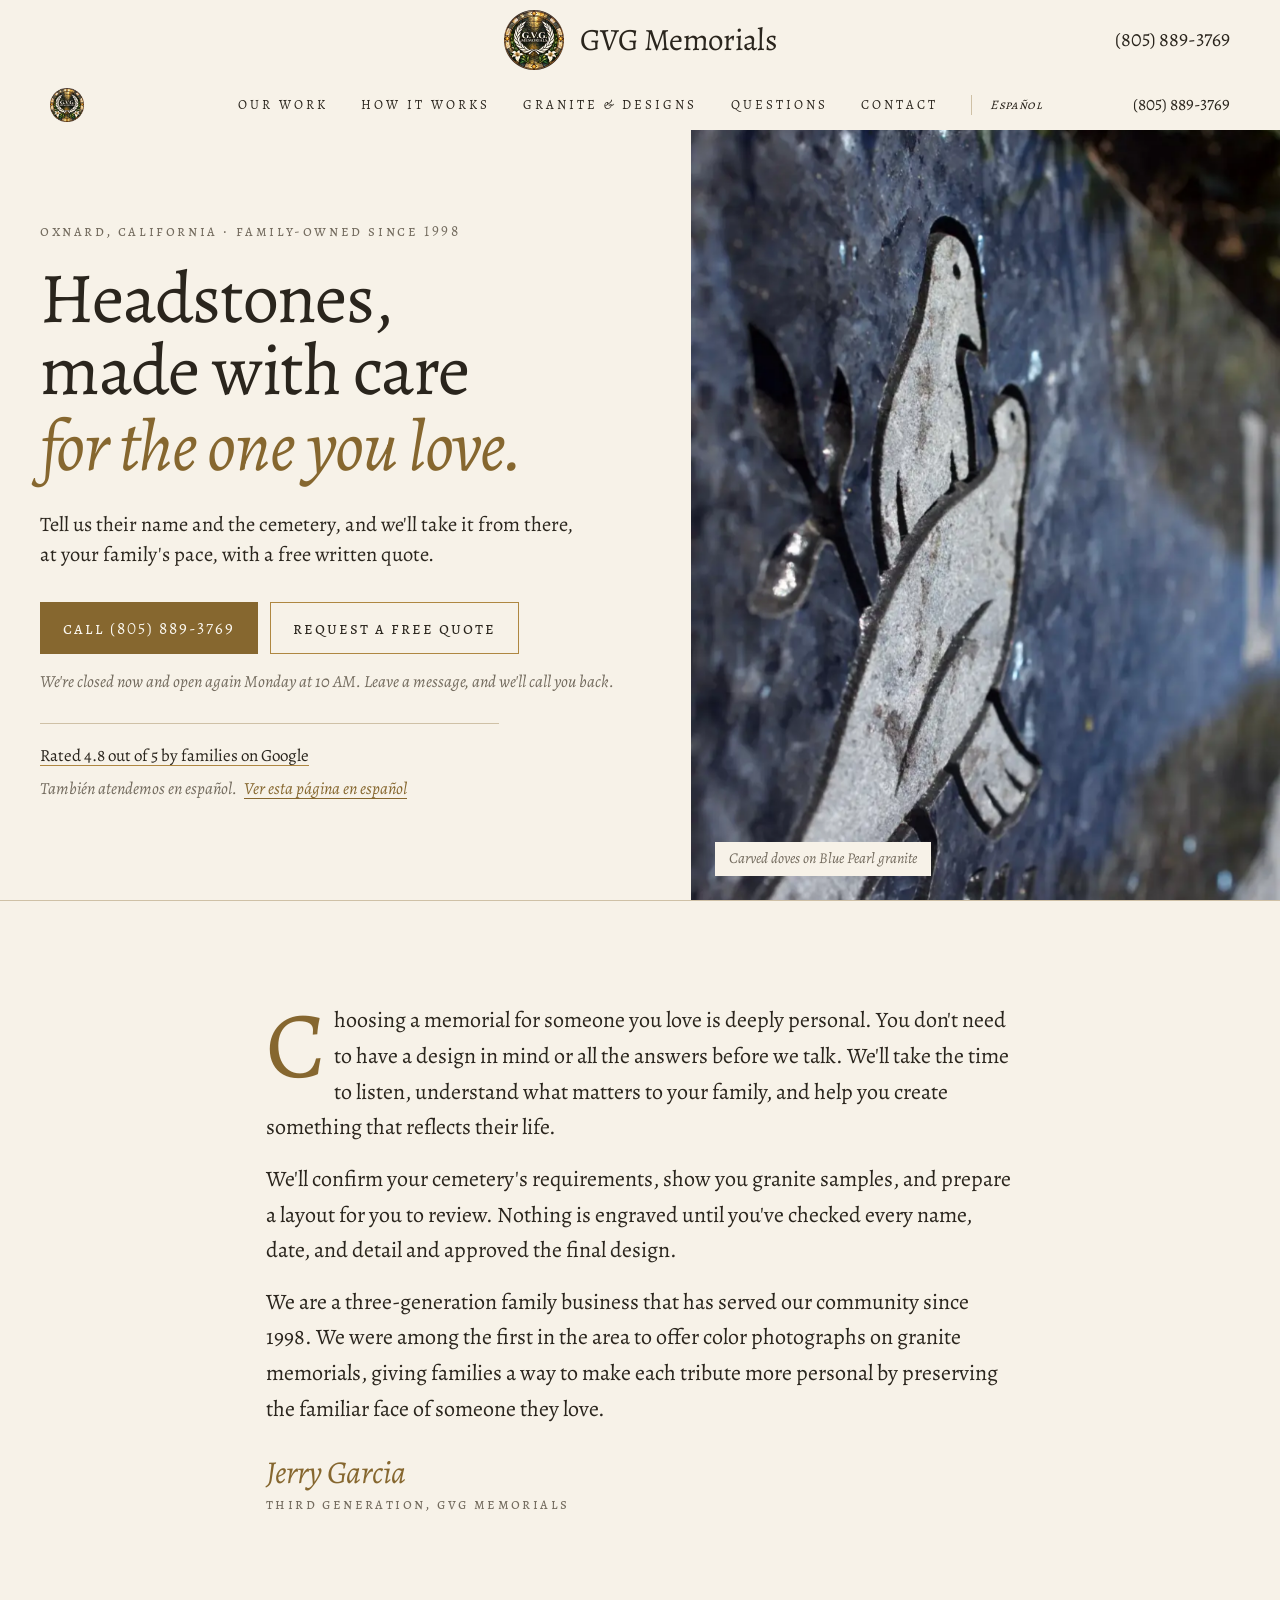
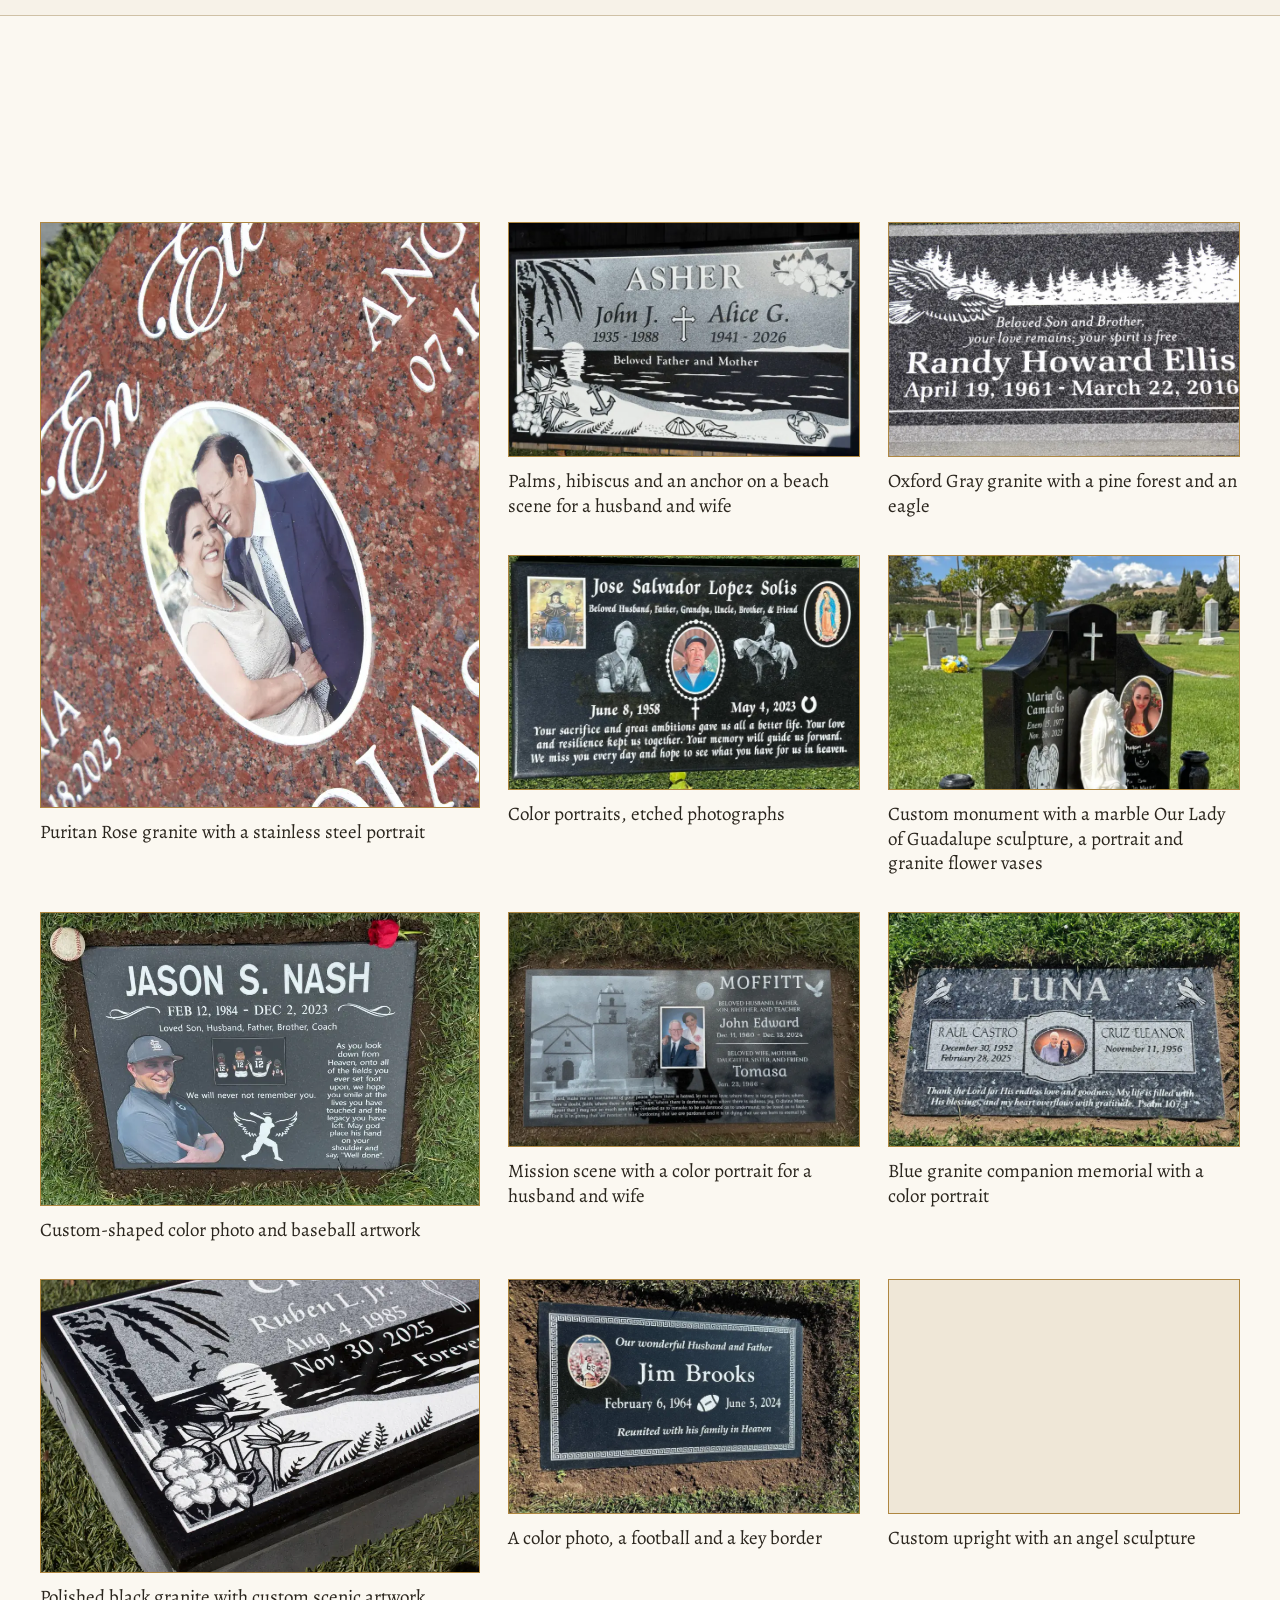
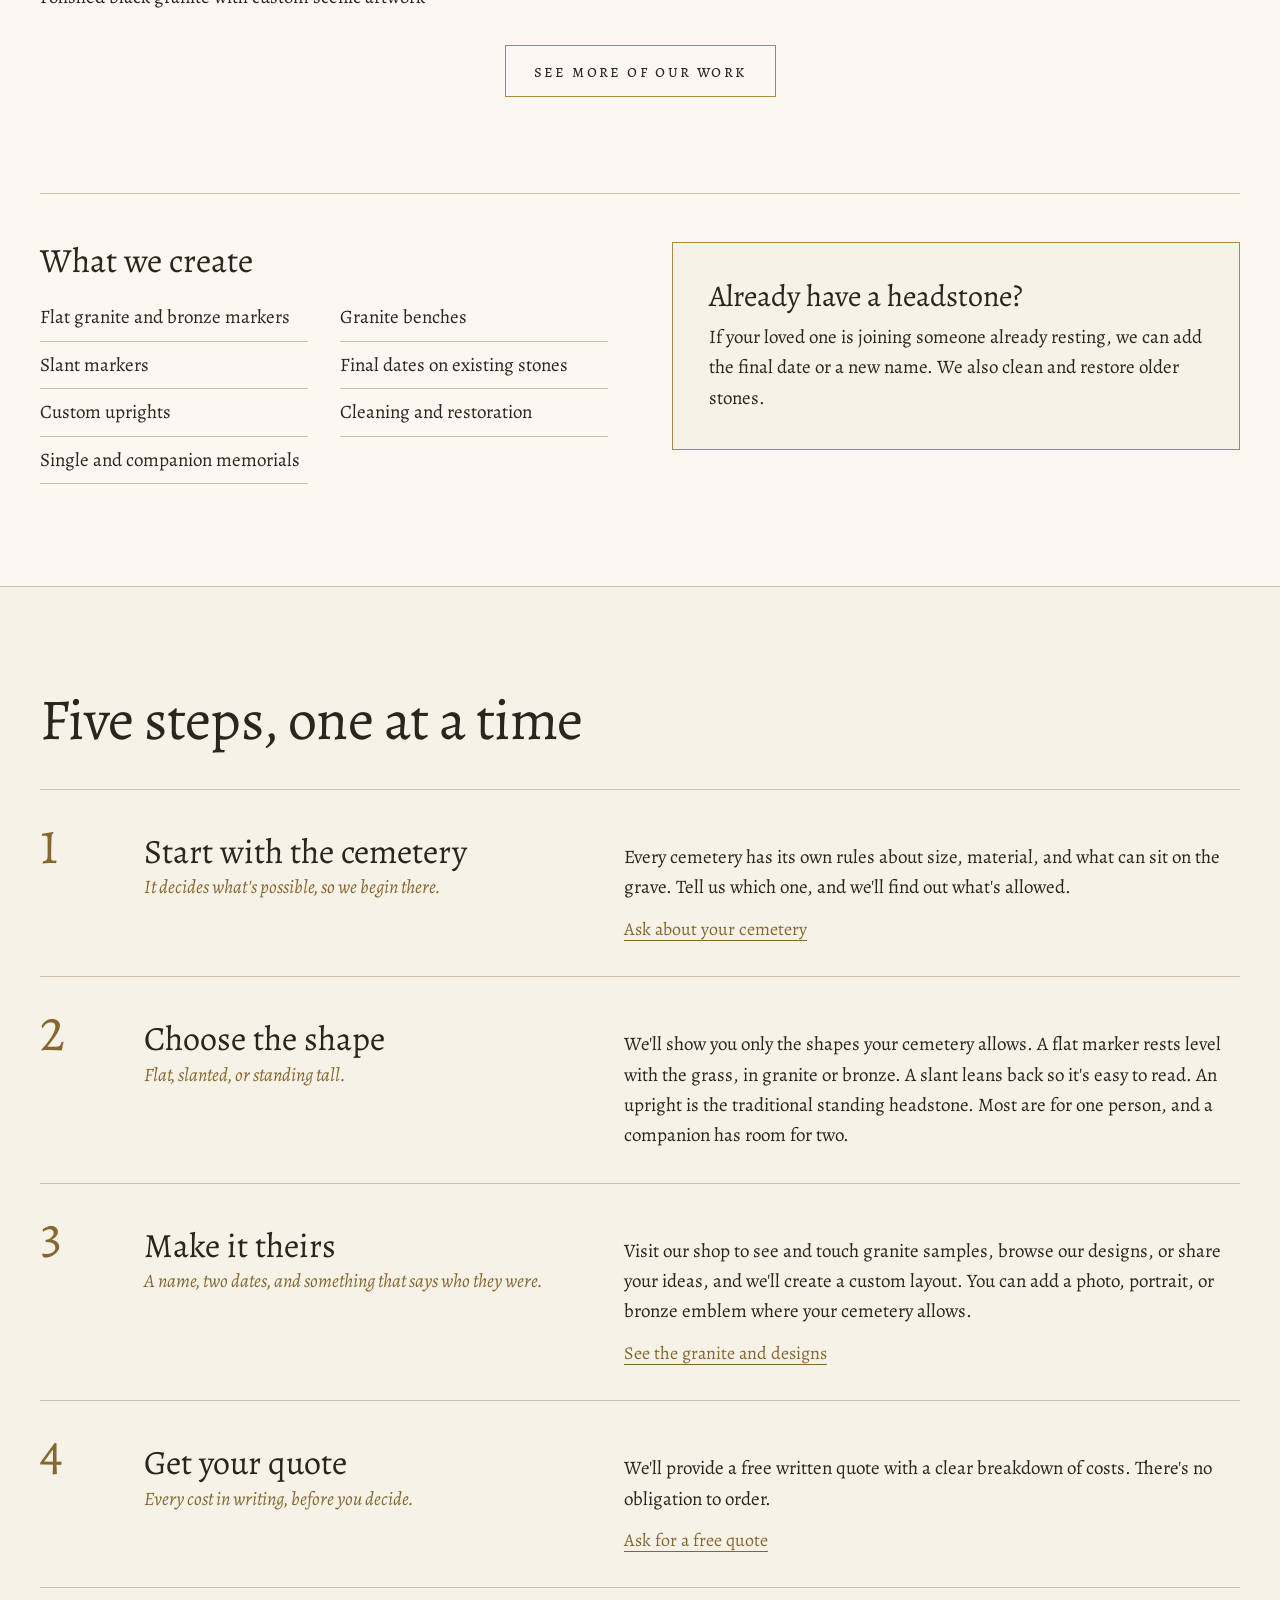
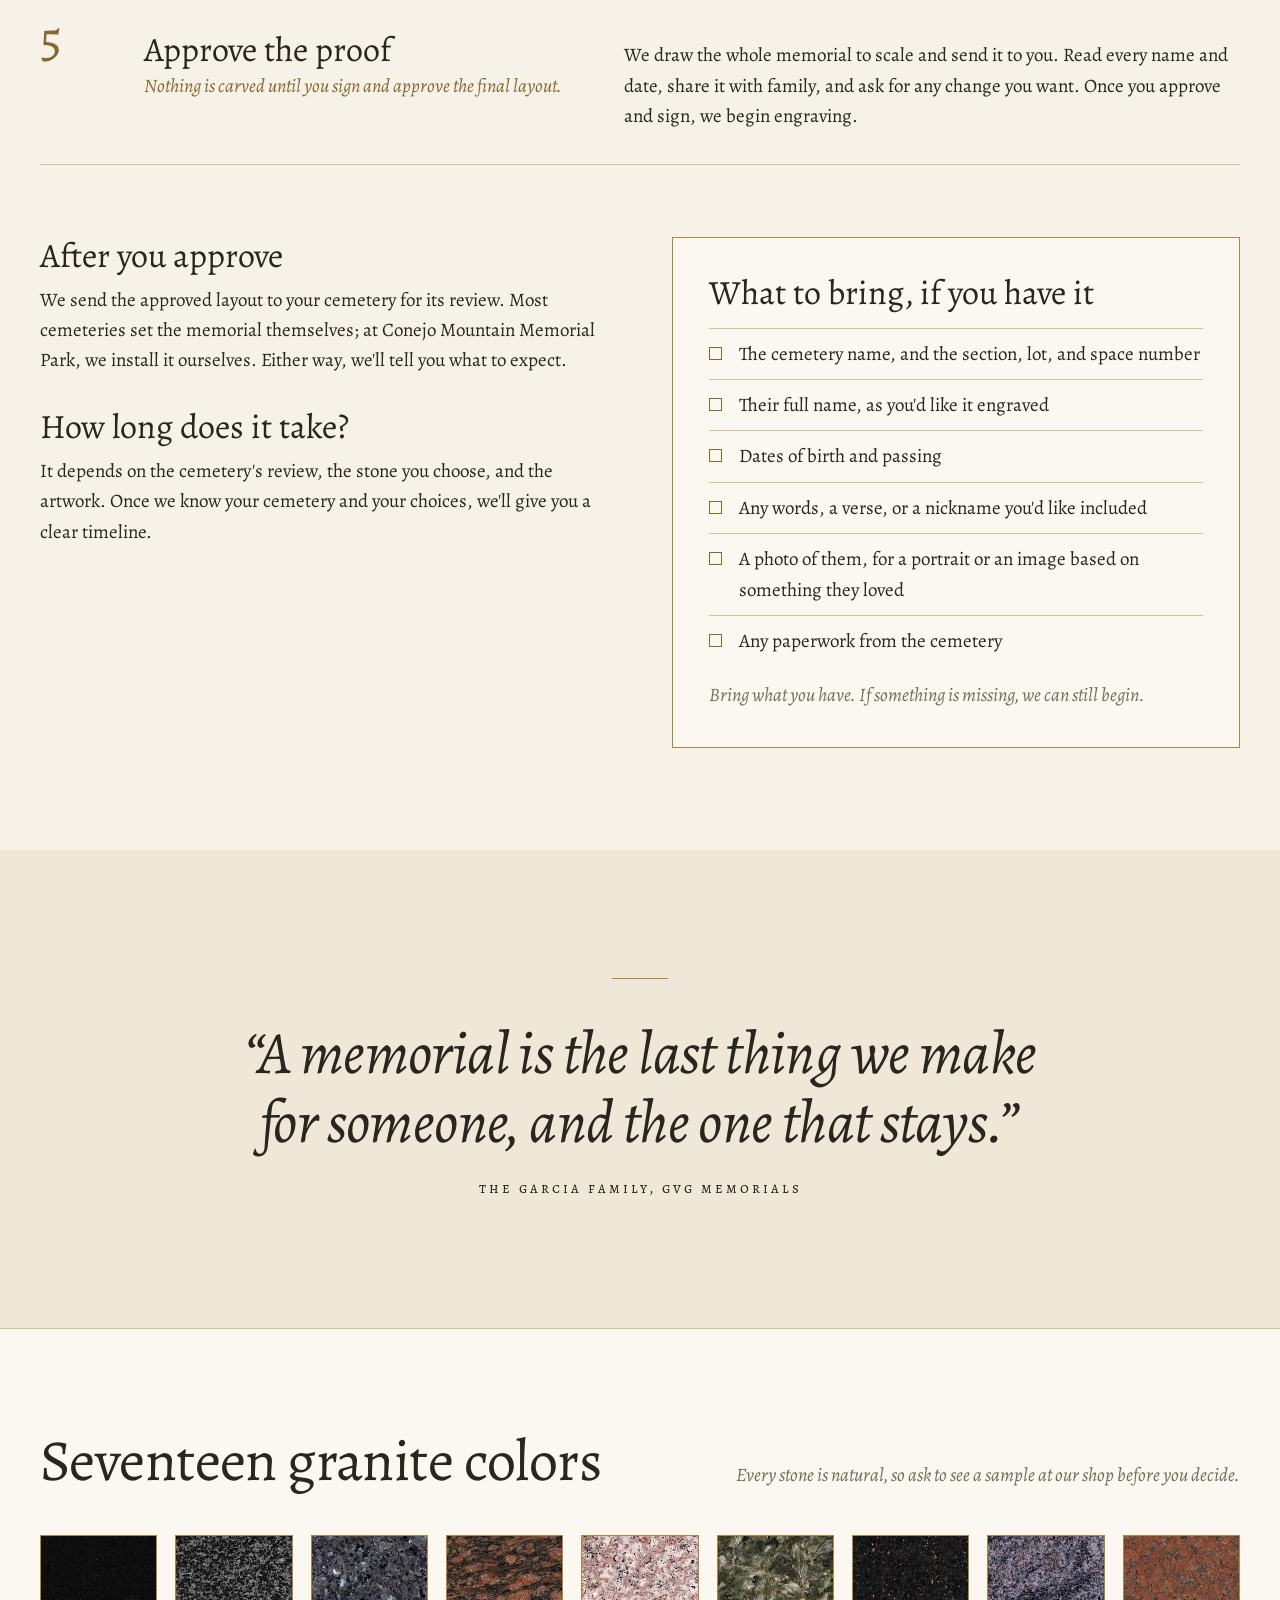
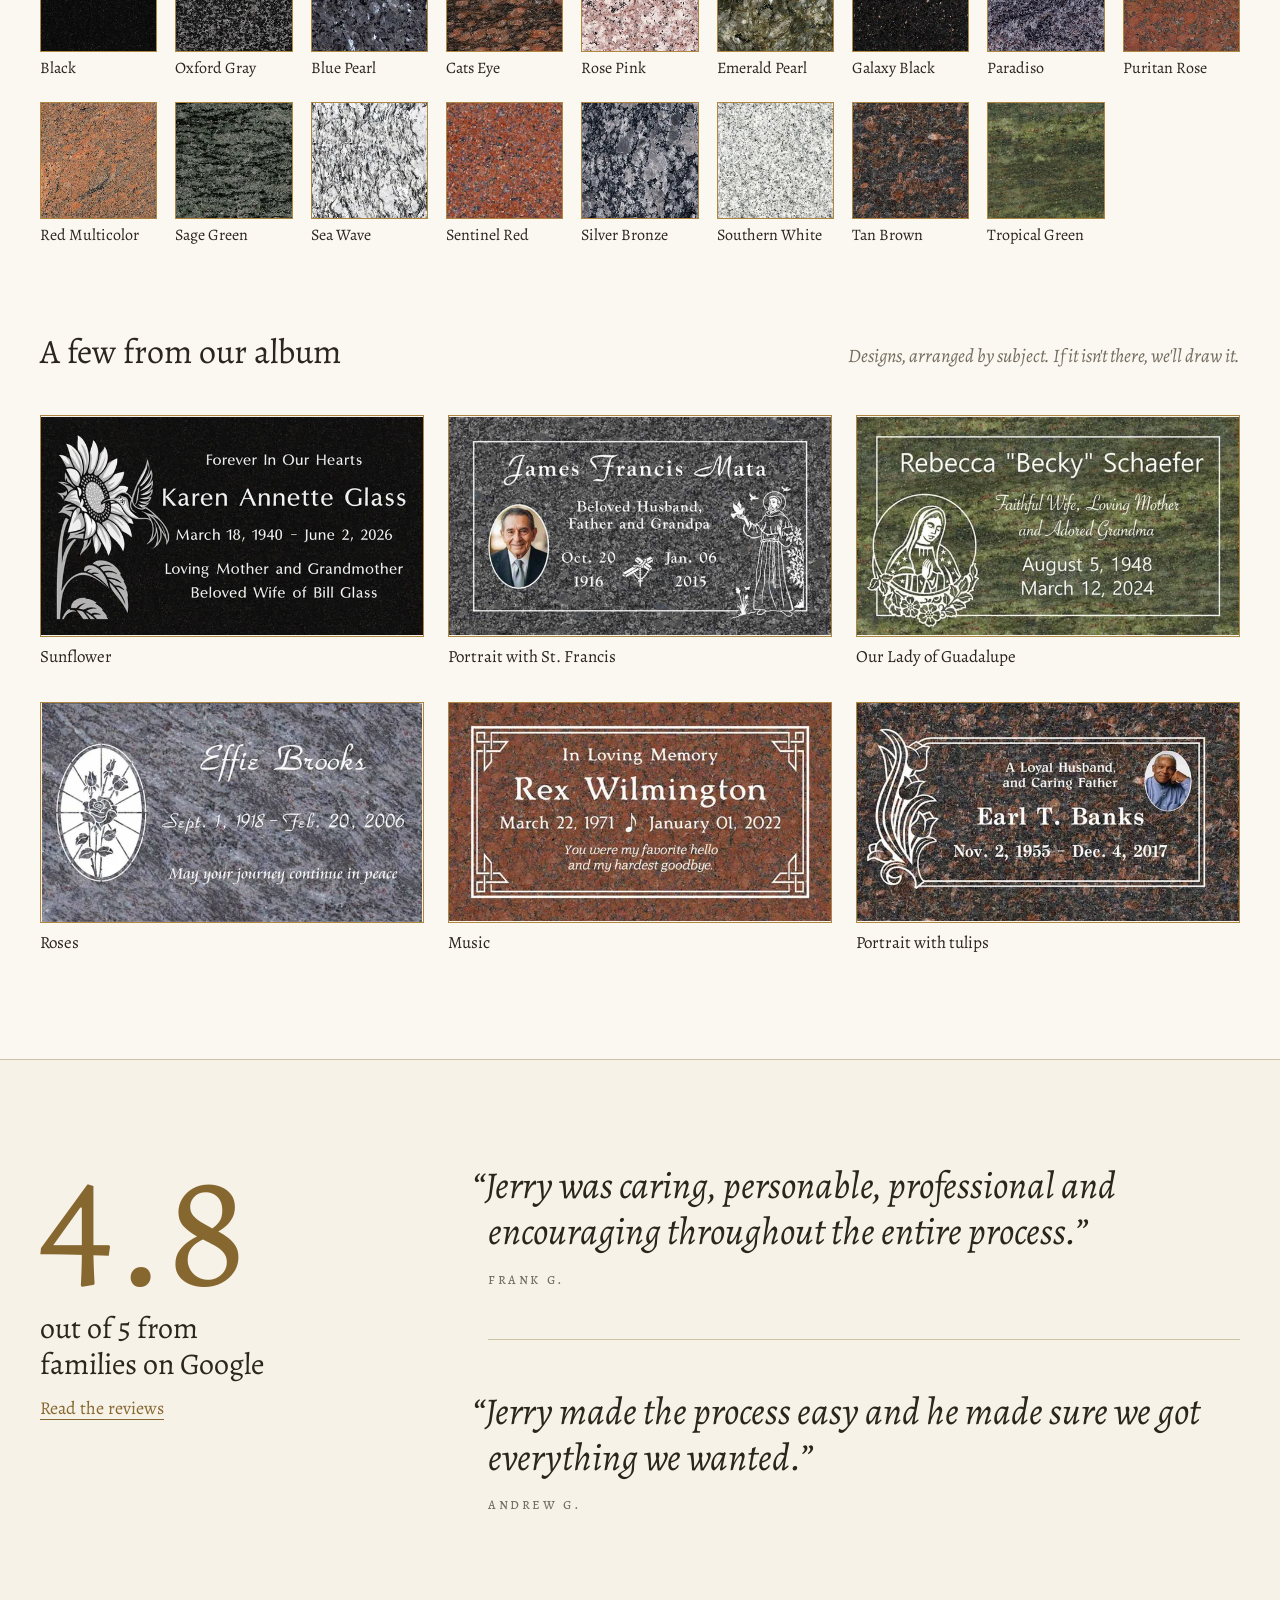
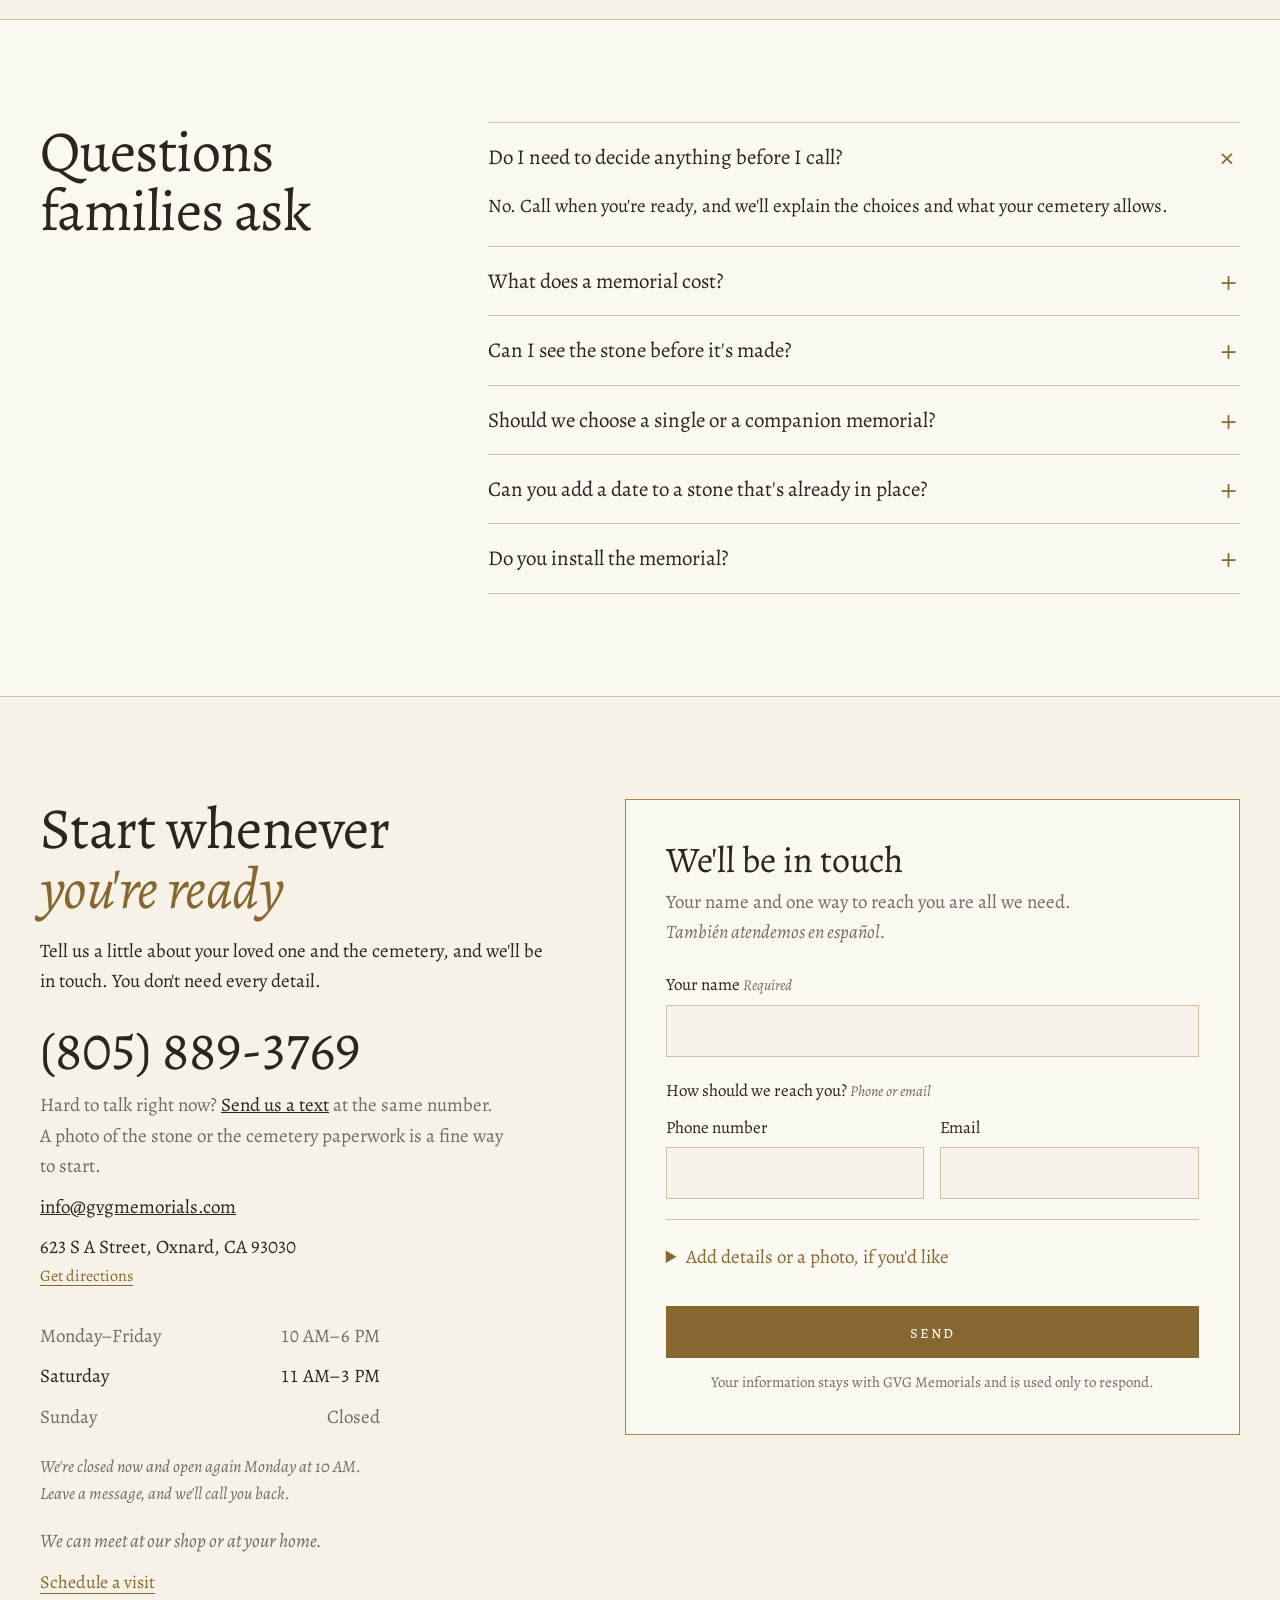
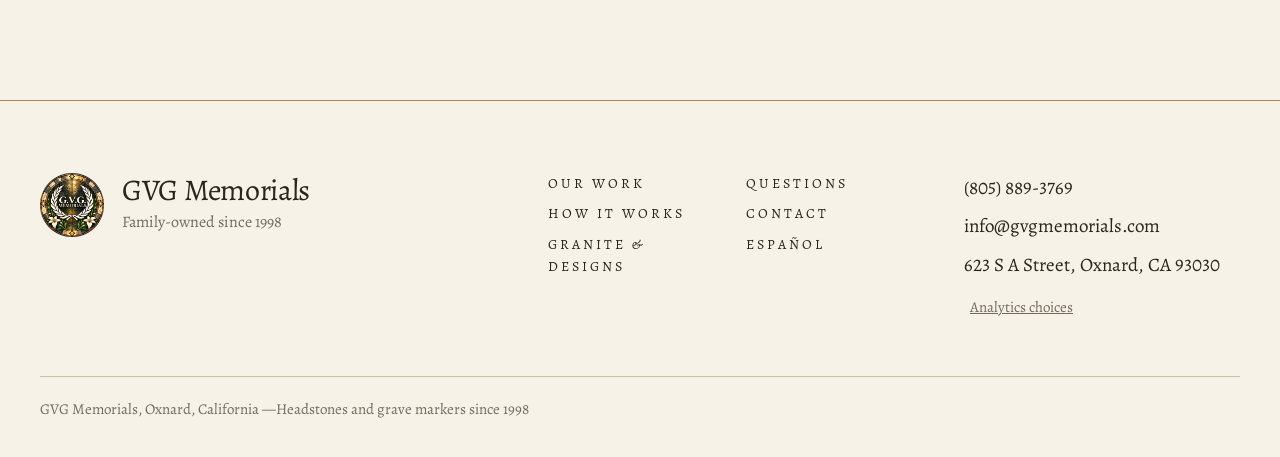
==== commit 2f7c78f7: "Album: six designs on six granites, two with portraits Jerry wanted no repeated granite and two port" ====
--- a/index.html
+++ b/index.html
@@ -658,11 +658,11 @@
           </div>
           <ul class="plates" data-reveal>
             <li><img src="assets/folder/art/sunflower_GVG-FL-001.webp" width="640" height="369" loading="lazy" decoding="async" alt="Sample marker design with a sunflower" /><span>Sunflower</span></li>
+            <li><img src="assets/folder/art/portrait_st_francis_GVG-PT-066.webp" width="640" height="365" loading="lazy" decoding="async" alt="Sample marker design with a color portrait and St. Francis" /><span>Portrait with St. Francis</span></li>
             <li><img src="assets/folder/art/guadalupe_GVG-FA-300.webp" width="640" height="369" loading="lazy" decoding="async" alt="Sample marker design with Our Lady of Guadalupe" /><span>Our Lady of Guadalupe</span></li>
-            <li><img src="assets/folder/art/guitar_GVG-HB-271.webp" width="640" height="369" loading="lazy" decoding="async" alt="Sample marker design with a guitar and music notes" /><span>Guitar and music</span></li>
             <li><img src="assets/folder/art/rose_GVG-FL-059.webp" width="640" height="369" loading="lazy" decoding="async" alt="Sample marker design with a rose" /><span>Roses</span></li>
-            <li><img src="assets/folder/art/lighthouse_GVG-SC-275.webp" width="640" height="369" loading="lazy" decoding="async" alt="Sample marker design with a lighthouse" /><span>Lighthouse</span></li>
-            <li><img src="assets/folder/art/eagle_flag_GVG-PR-131.webp" width="640" height="369" loading="lazy" decoding="async" alt="Sample marker design with an eagle and flag" /><span>Eagle and flag</span></li>
+            <li><img src="assets/folder/art/music_GVG-HB-009.webp" width="640" height="365" loading="lazy" decoding="async" alt="Sample marker design with Celtic corners and a music note" /><span>Music</span></li>
+            <li><img src="assets/folder/art/portrait_tulips_GVG-PT-155.webp" width="640" height="365" loading="lazy" decoding="async" alt="Sample marker design with a color portrait and tulips" /><span>Portrait with tulips</span></li>
           </ul>
         </div>
       </section>
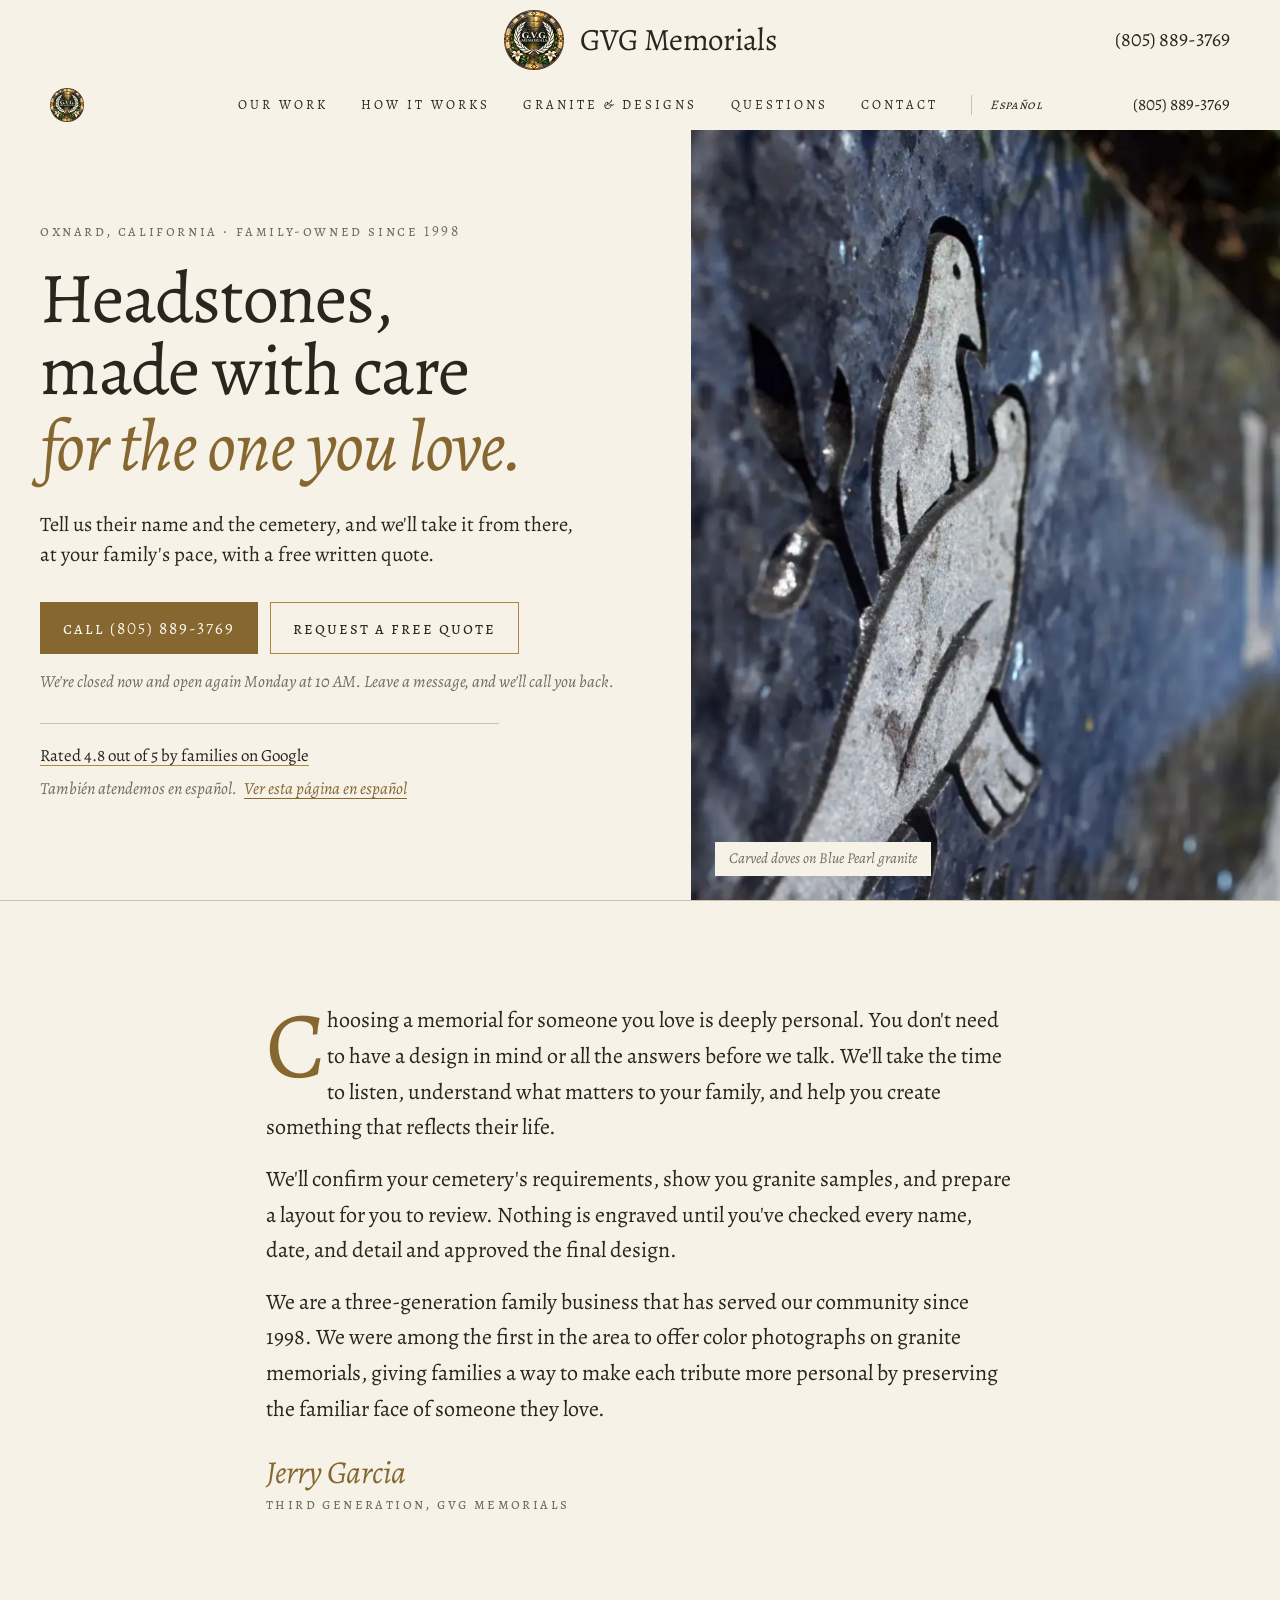
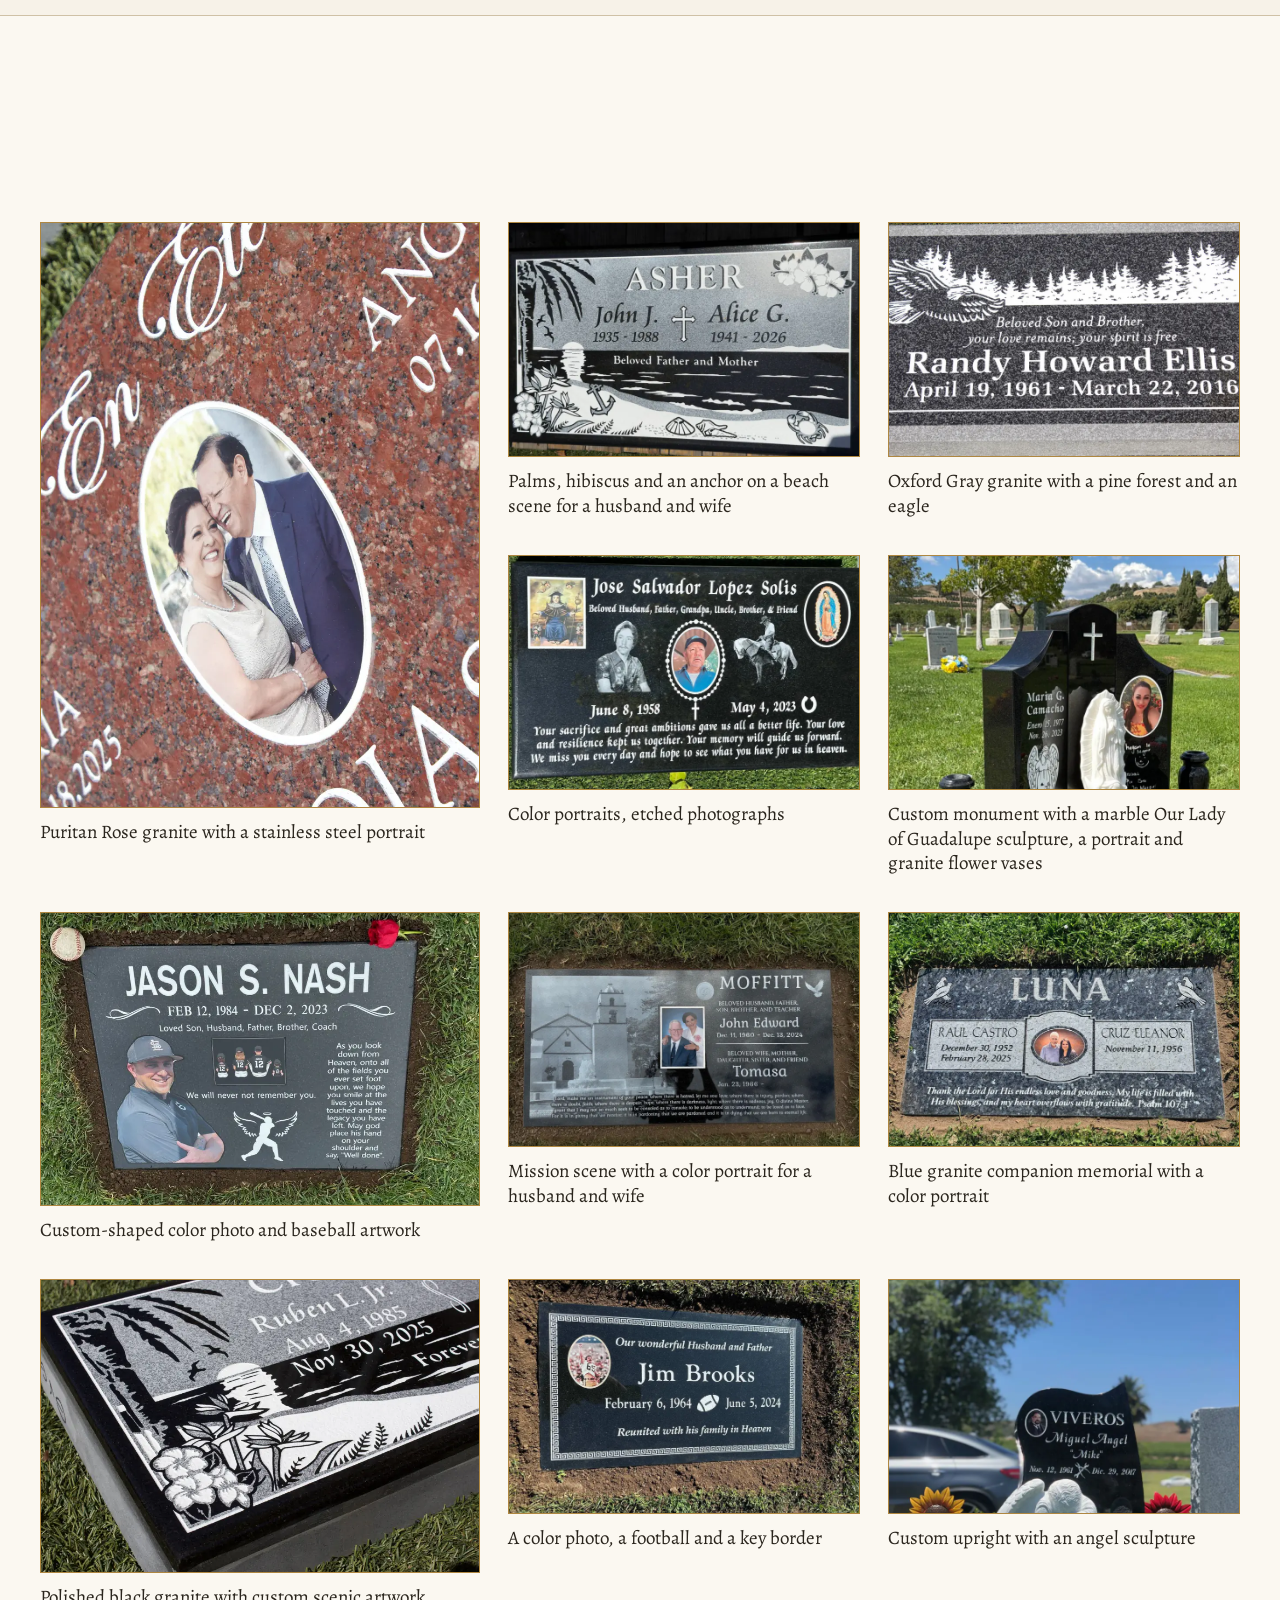
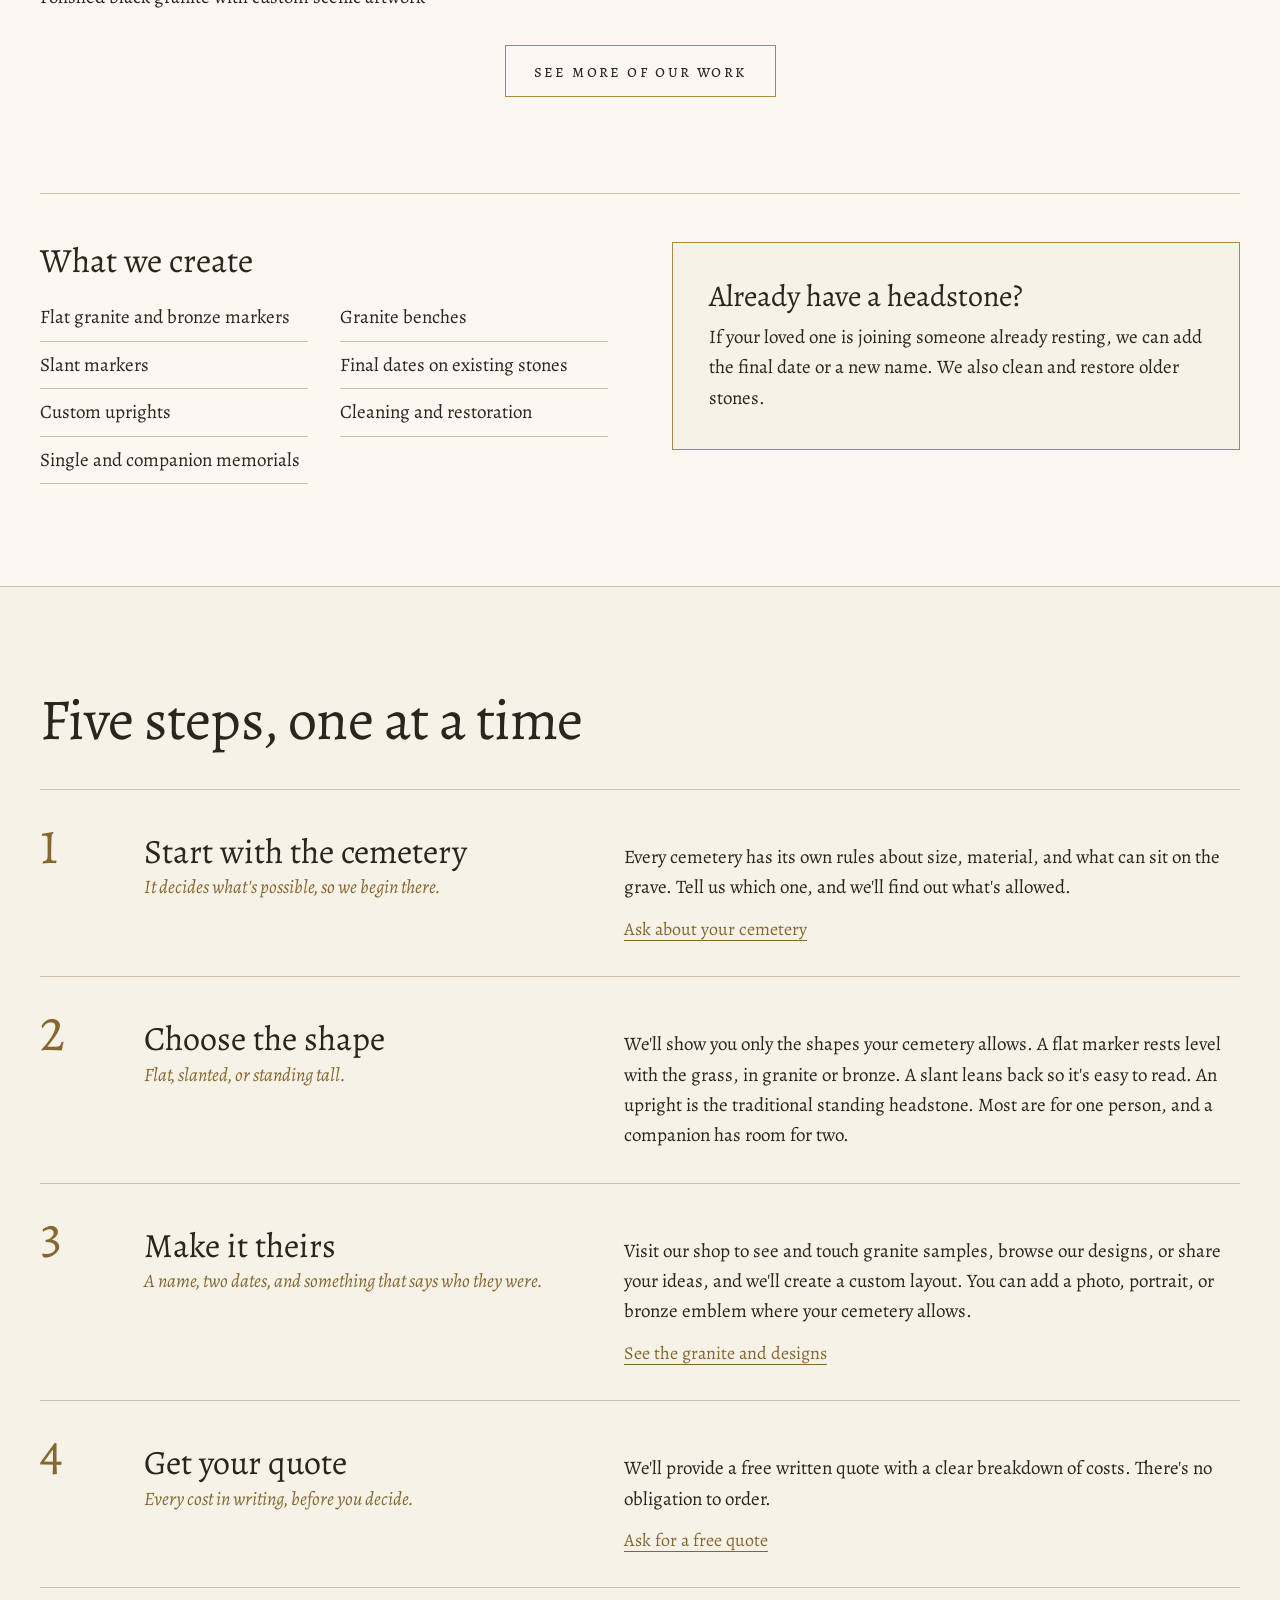
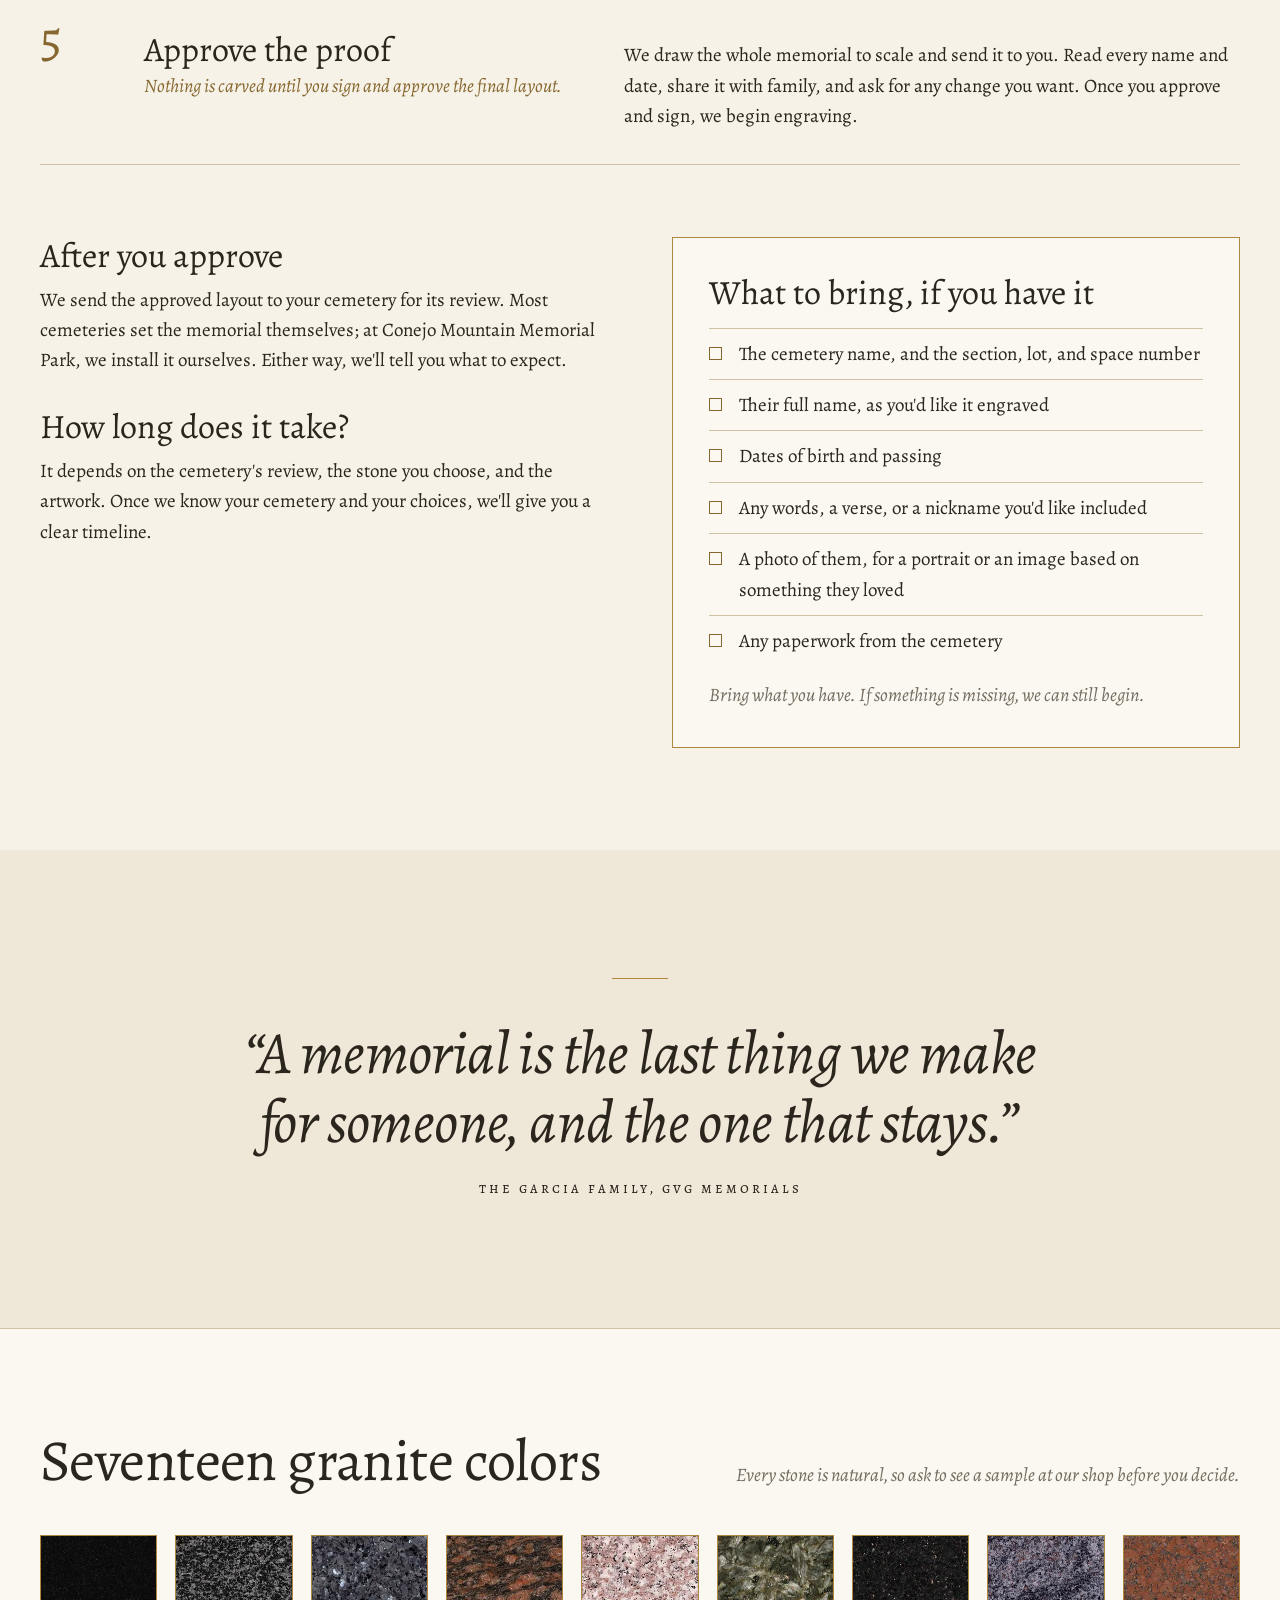
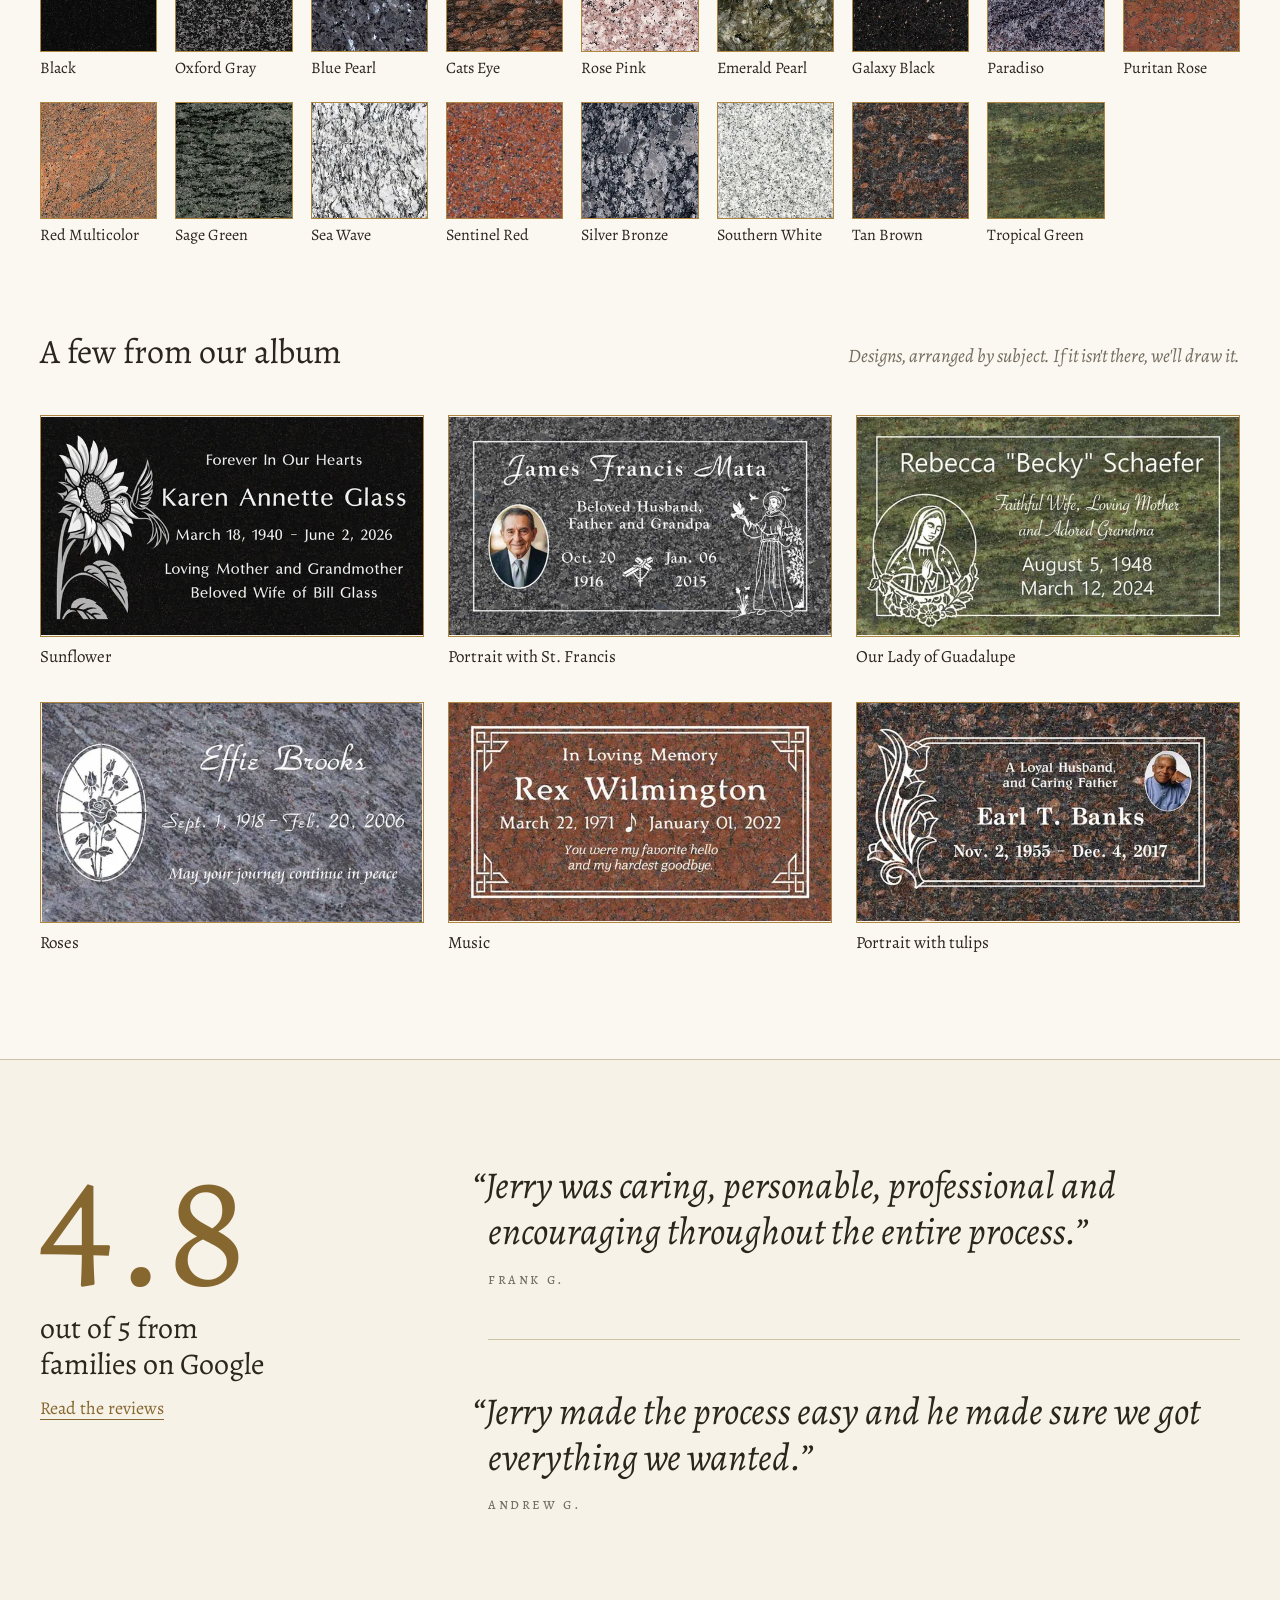
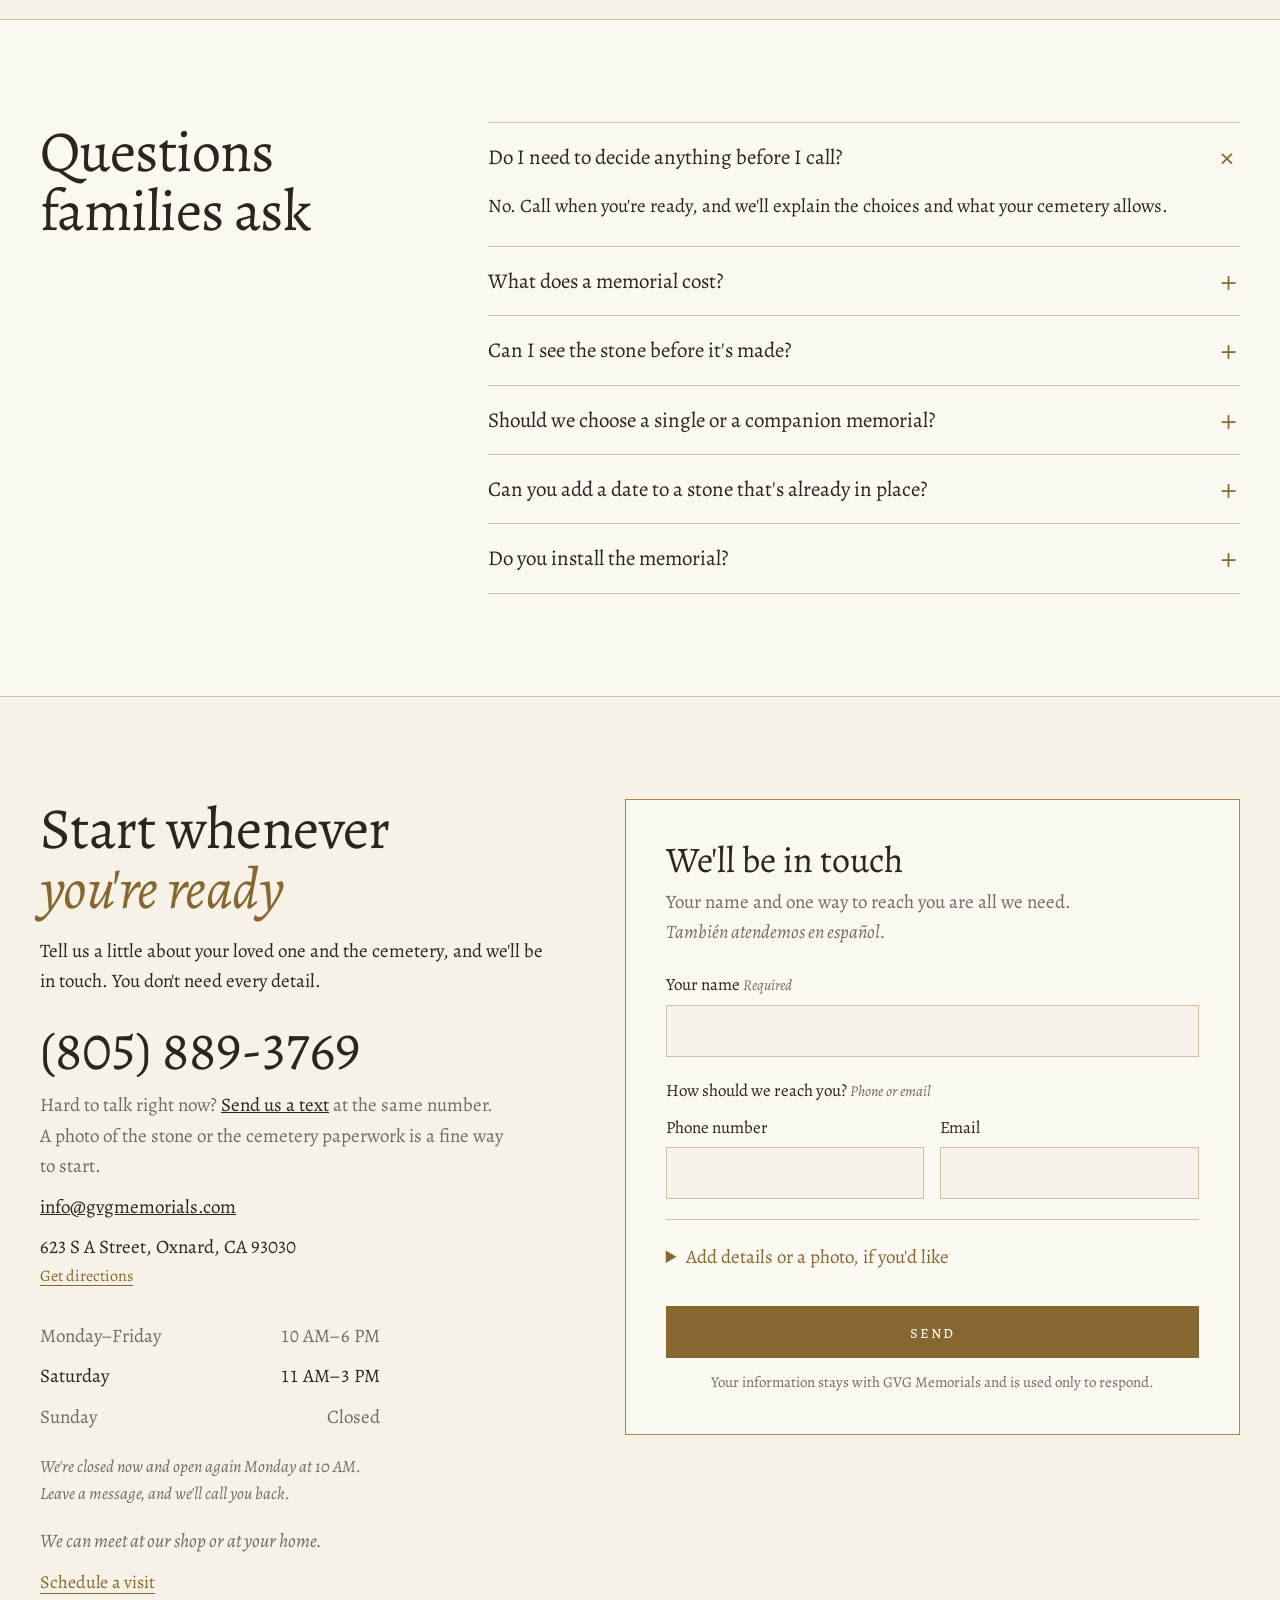
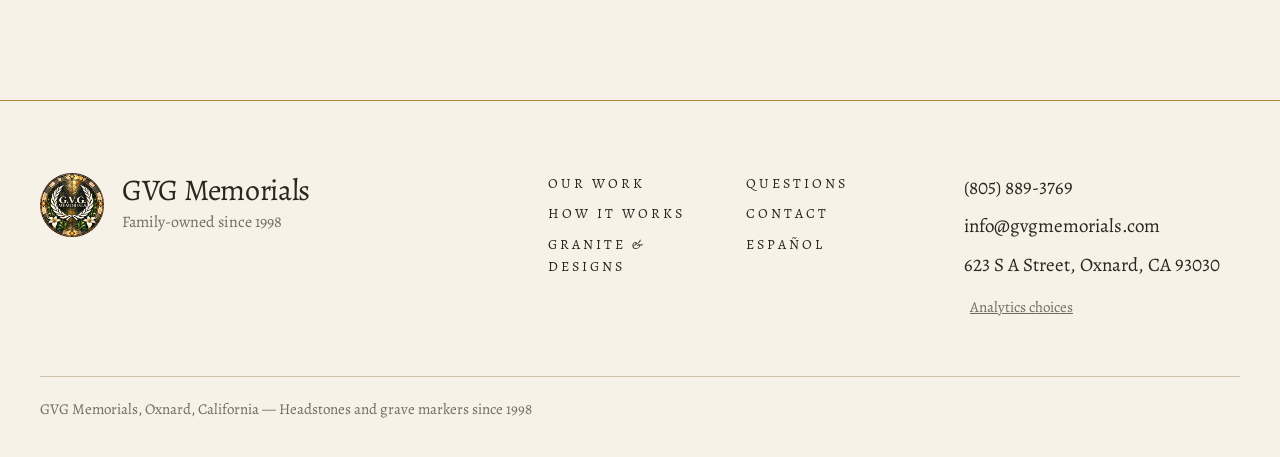
==== commit 411b6043: "Quick fixes: instant cover text, kicker dot, footer dash, drop cap - The cover words and call button" ====
--- a/index.html
+++ b/index.html
@@ -72,7 +72,7 @@
     <link rel="preload" href="assets/fonts/alegreya-latin-400-normal.woff2" as="font" type="font/woff2" crossorigin />
     <link rel="preload" href="assets/fonts/alegreya-latin-400-italic.woff2" as="font" type="font/woff2" crossorigin />
     <link rel="preload" href="assets/fonts/alegreya-sc-latin-400-normal.woff2" as="font" type="font/woff2" crossorigin />
-    <link rel="stylesheet" href="styles.css?v=333" />
+    <link rel="stylesheet" href="styles.css?v=334" />
     <script type="application/ld+json">
       {
         "@context": "https://schema.org",
@@ -189,7 +189,7 @@
       <section class="hero" aria-labelledby="hero-title">
         <div class="hero-grid">
           <div class="hero-copy">
-            <p class="hero-kicker">Oxnard, California · <span>Family-owned since 1998</span></p>
+            <p class="hero-kicker">Oxnard, California<span class="kicker-dot"> · </span><span class="kicker-line">Family-owned since 1998</span></p>
             <h1 id="hero-title">Headstones, made with care <em>for the one you love.</em></h1>
             <p class="hero-sub">Tell us their name and the cemetery, and we'll take it from there, at your family's pace, with a free written quote.</p>
             <div class="hero-actions">
--- a/styles.css
+++ b/styles.css
@@ -800,7 +800,7 @@
   font-size: 15px;
 }
 .footer-bottom span + span::before {
-  content: " \2014 ";
+  content: " \2014  ";
 }
 
 @media (prefers-reduced-motion: reduce) {
@@ -1087,6 +1087,14 @@
 .hero-kicker span {
   white-space: nowrap;
 }
+@media (max-width: 559px), (min-width: 960px) and (max-width: 1099px) {
+  .hero-kicker .kicker-dot {
+    display: none;
+  }
+  .hero-kicker .kicker-line {
+    display: block;
+  }
+}
 .hero-kicker {
   color: var(--muted);
   font-size: 15px;
@@ -1212,20 +1220,8 @@
   }
 }
 @media (prefers-reduced-motion: no-preference) {
-  .hero-copy > * {
-    animation: rise 900ms cubic-bezier(0.2, 0.7, 0.2, 1) both;
-  }
-  .hero-copy > :nth-child(2) { animation-delay: 80ms; }
-  .hero-copy > :nth-child(3) { animation-delay: 160ms; }
-  .hero-copy > :nth-child(n + 4) { animation-delay: 240ms; }
   .hero-figure img {
     animation: settle 1800ms cubic-bezier(0.2, 0.7, 0.2, 1) both;
-  }
-}
-@keyframes rise {
-  from {
-    opacity: 0;
-    transform: translateY(14px);
   }
 }
 @keyframes settle {
@@ -1247,7 +1243,7 @@
 }
 .dropcap::first-letter {
   float: left;
-  margin: 0.06em 0.1em 0 0;
+  margin: 0.06em 0.02em 0 0;
   color: var(--gold-dk);
   font-family: var(--display);
   font-size: 4.3em;
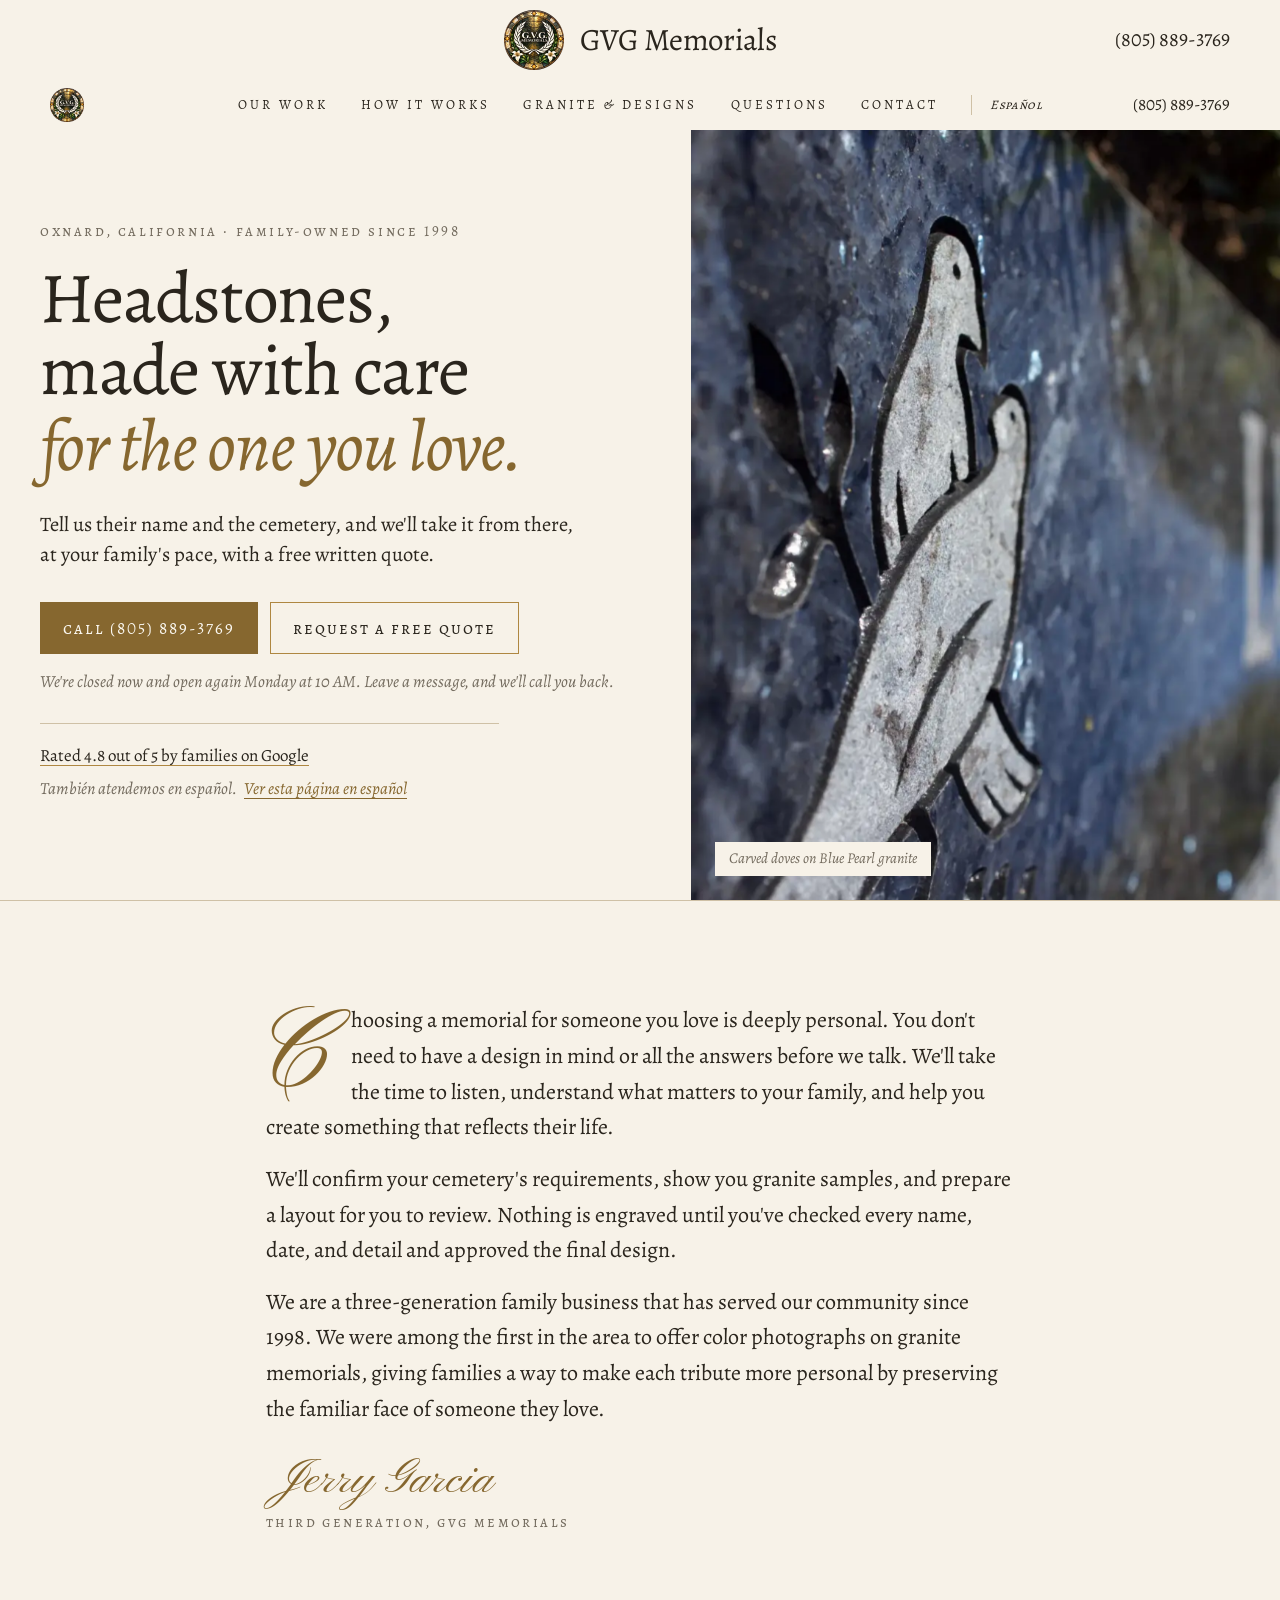
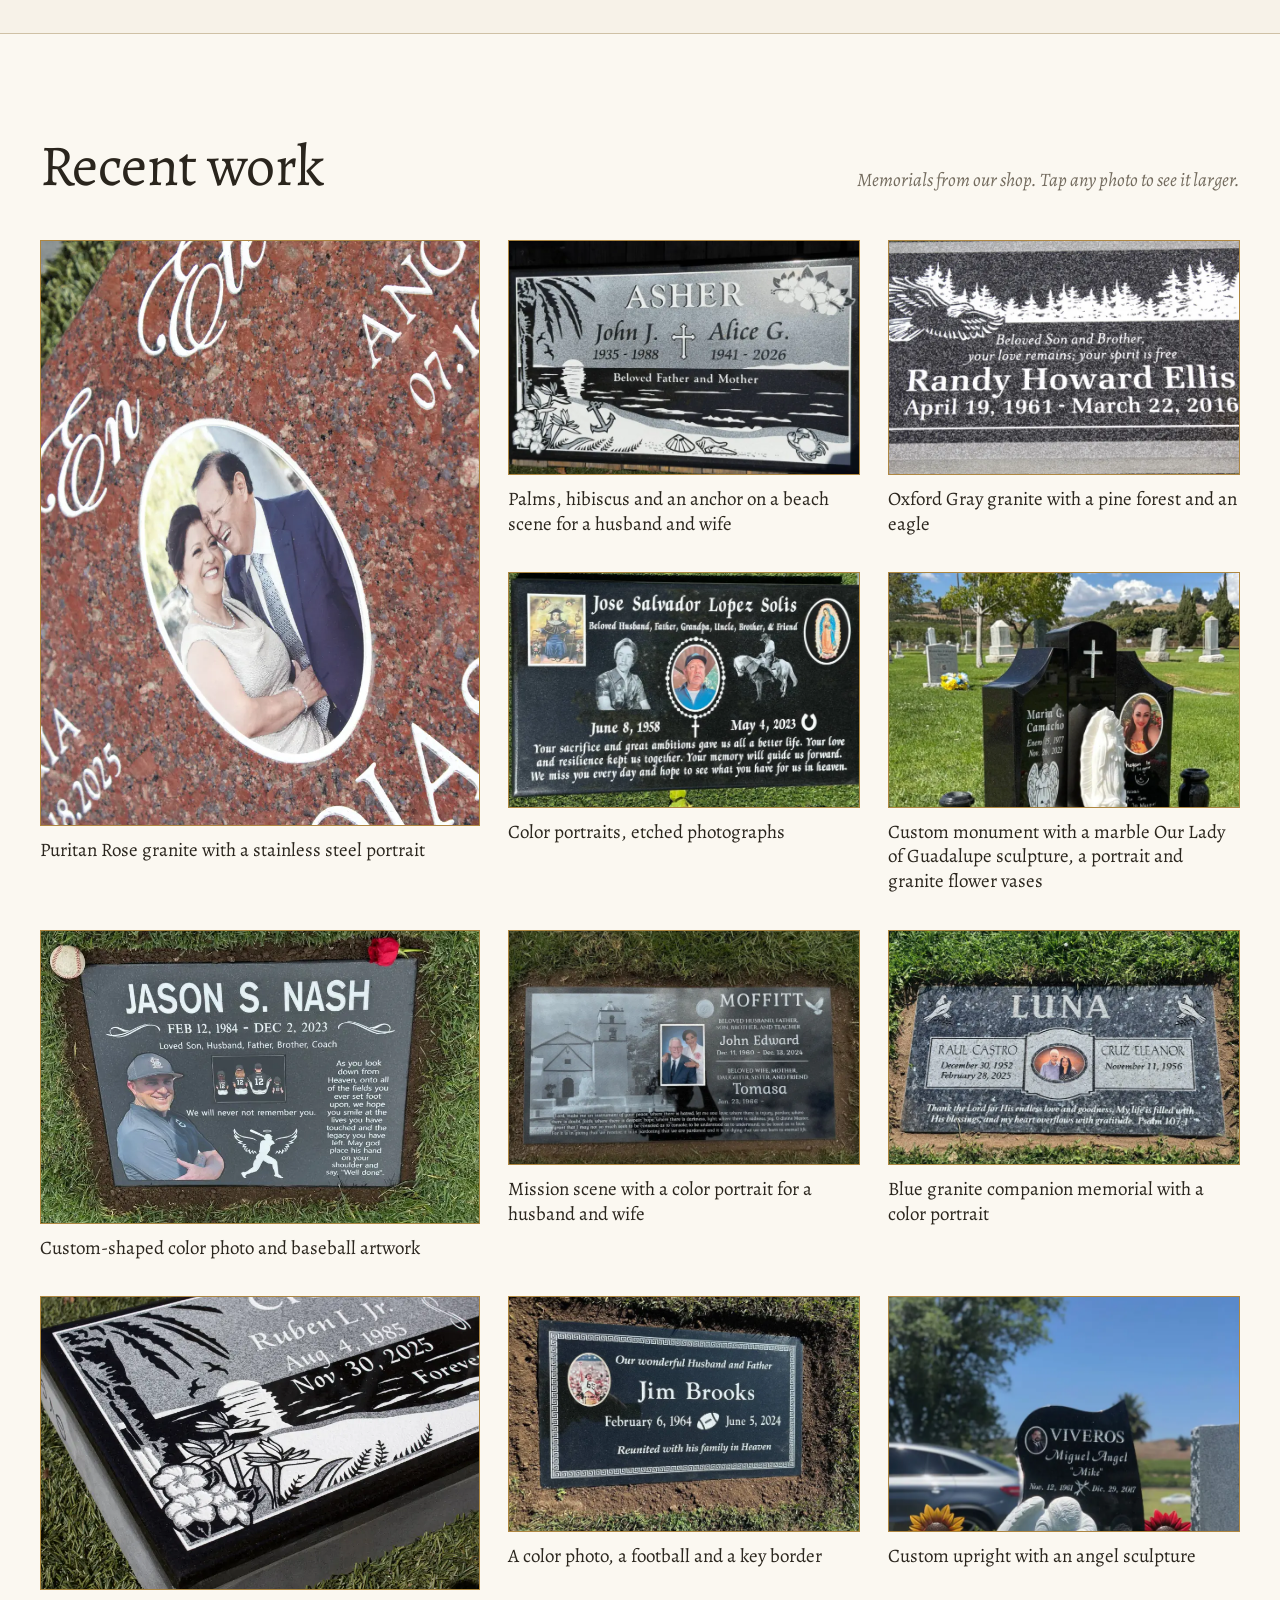
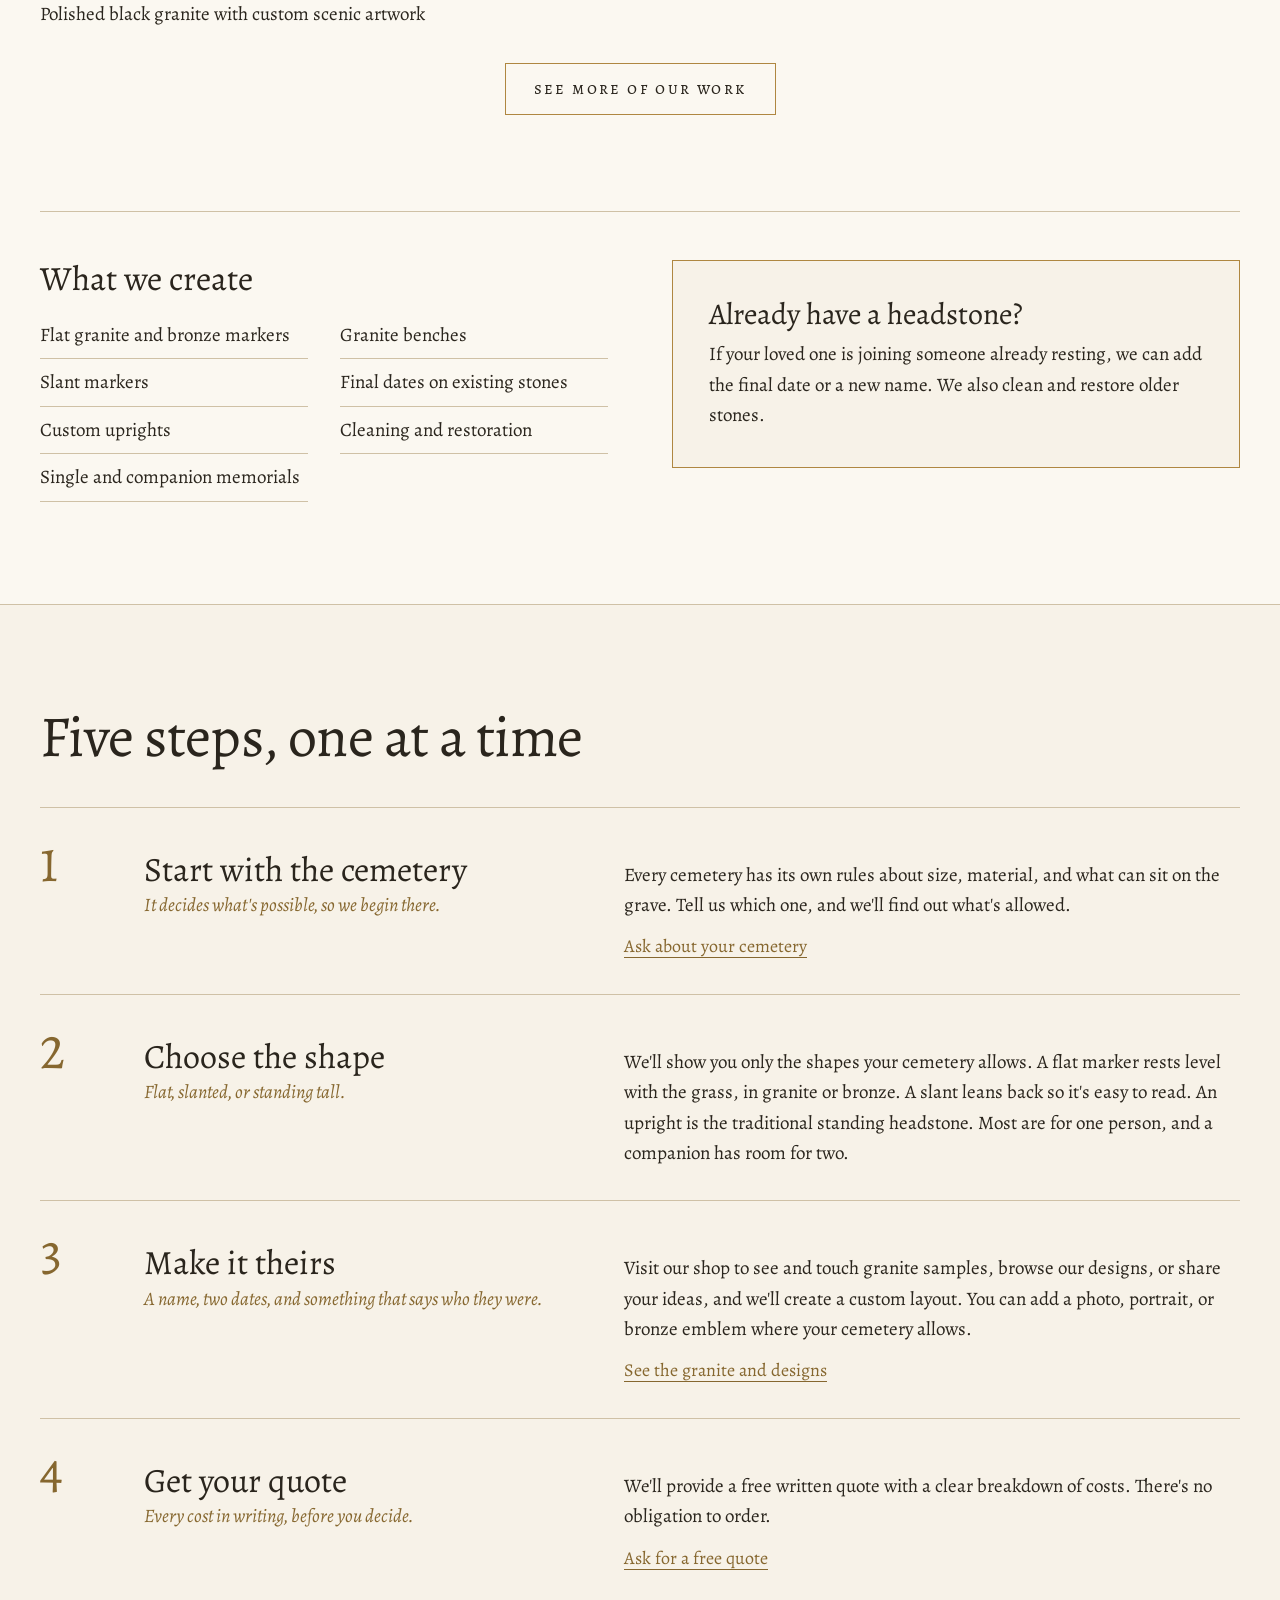
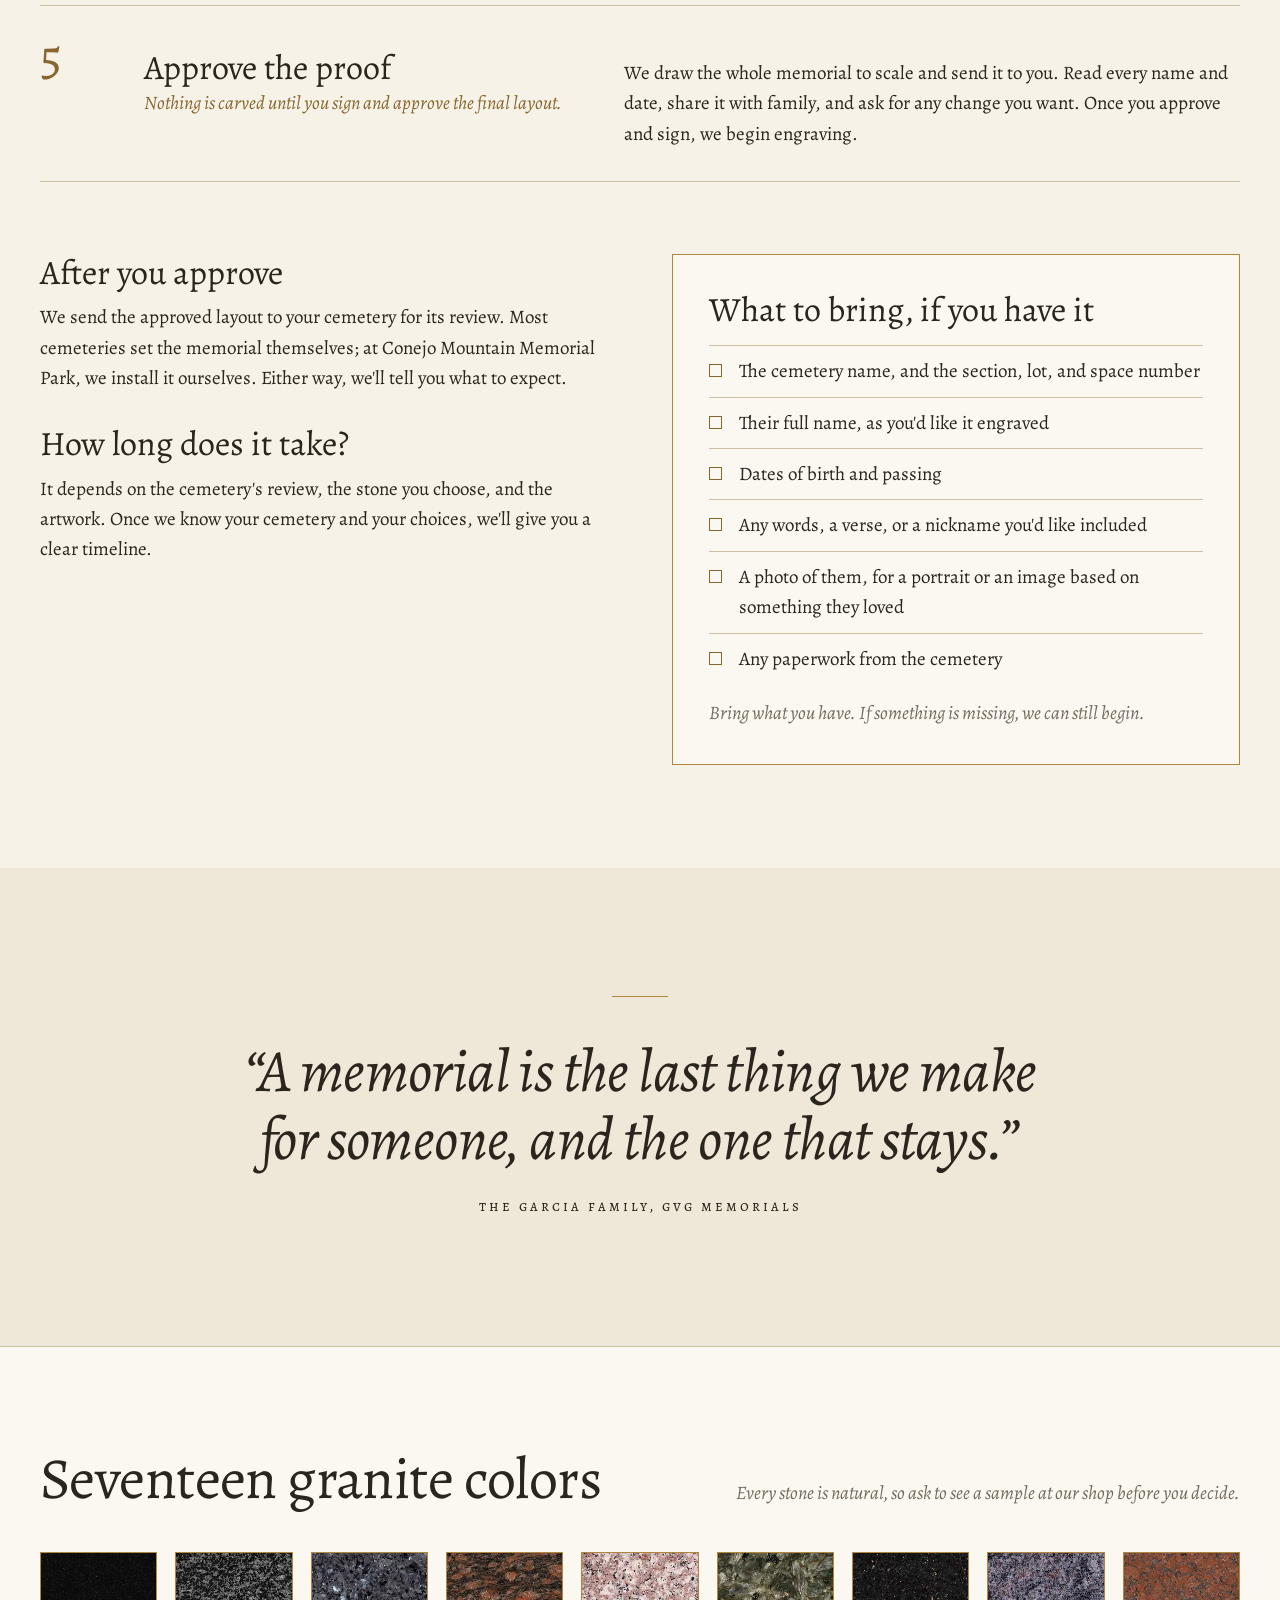
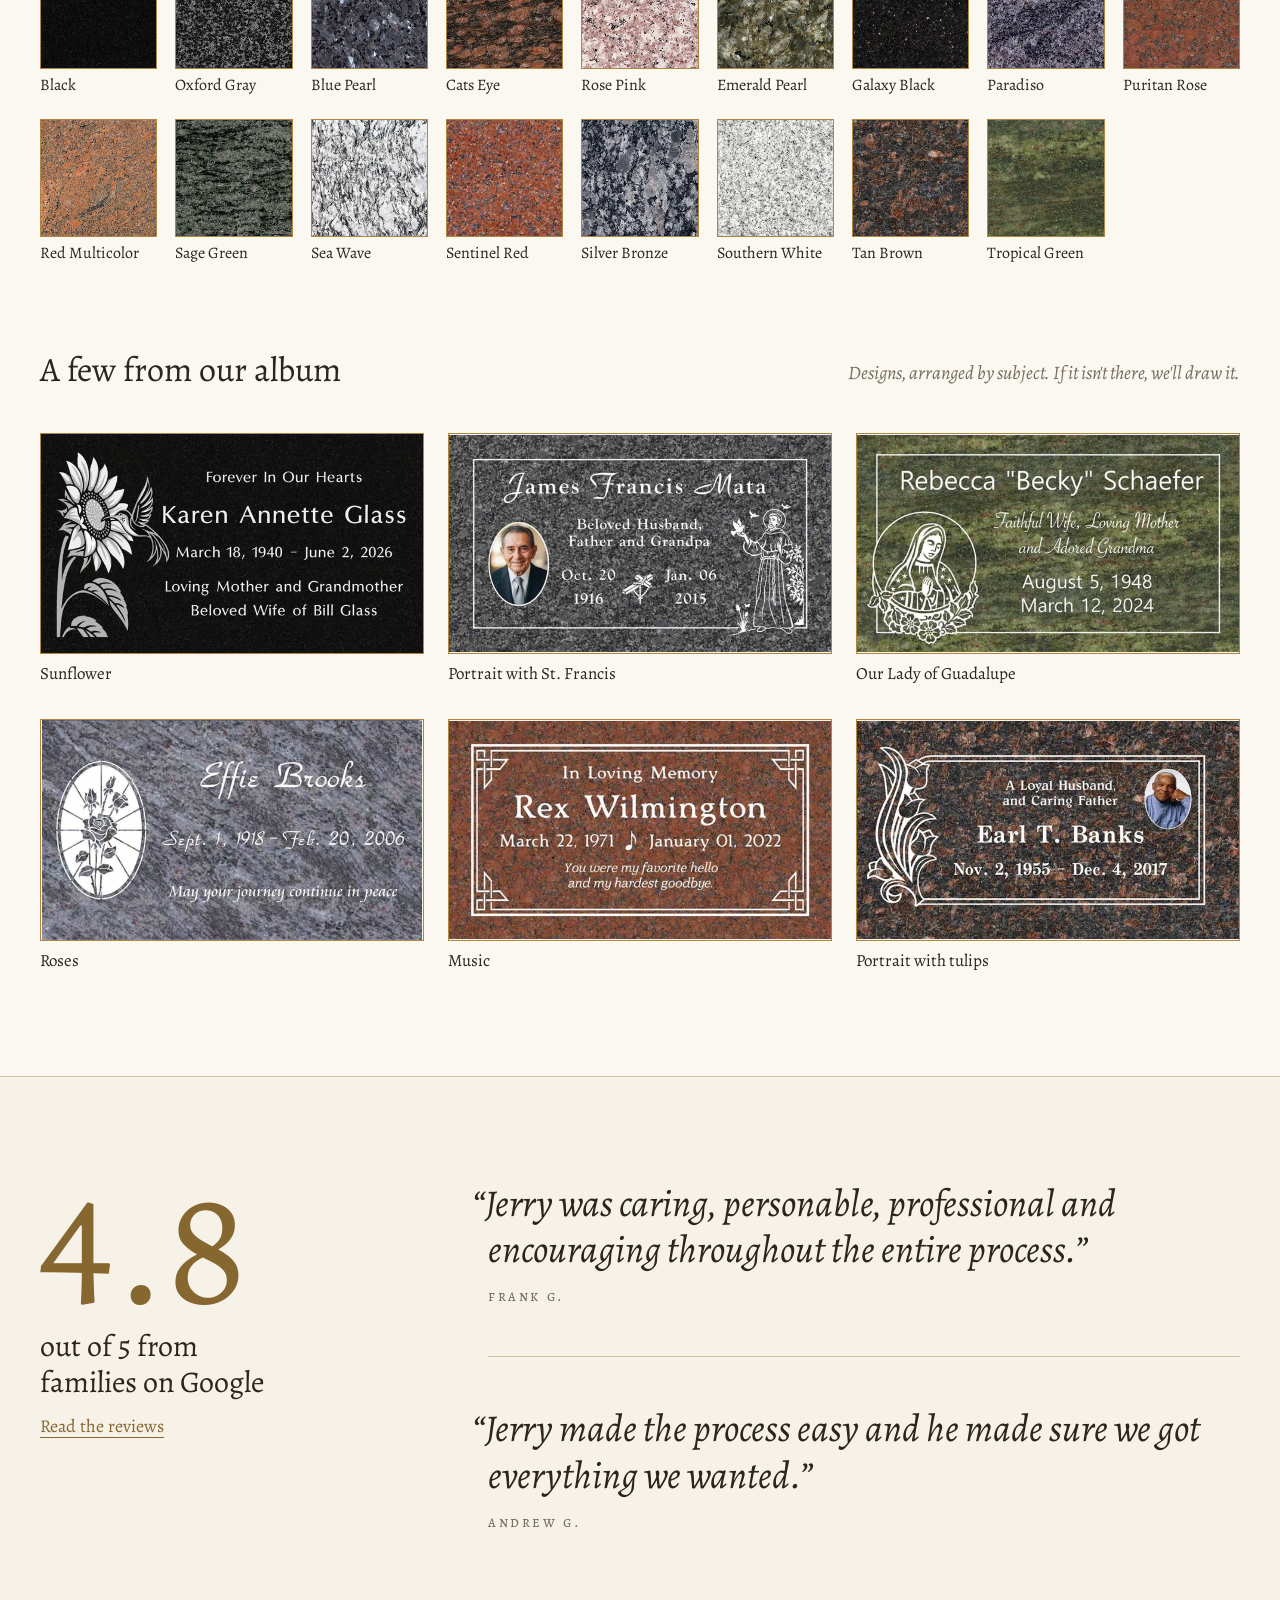
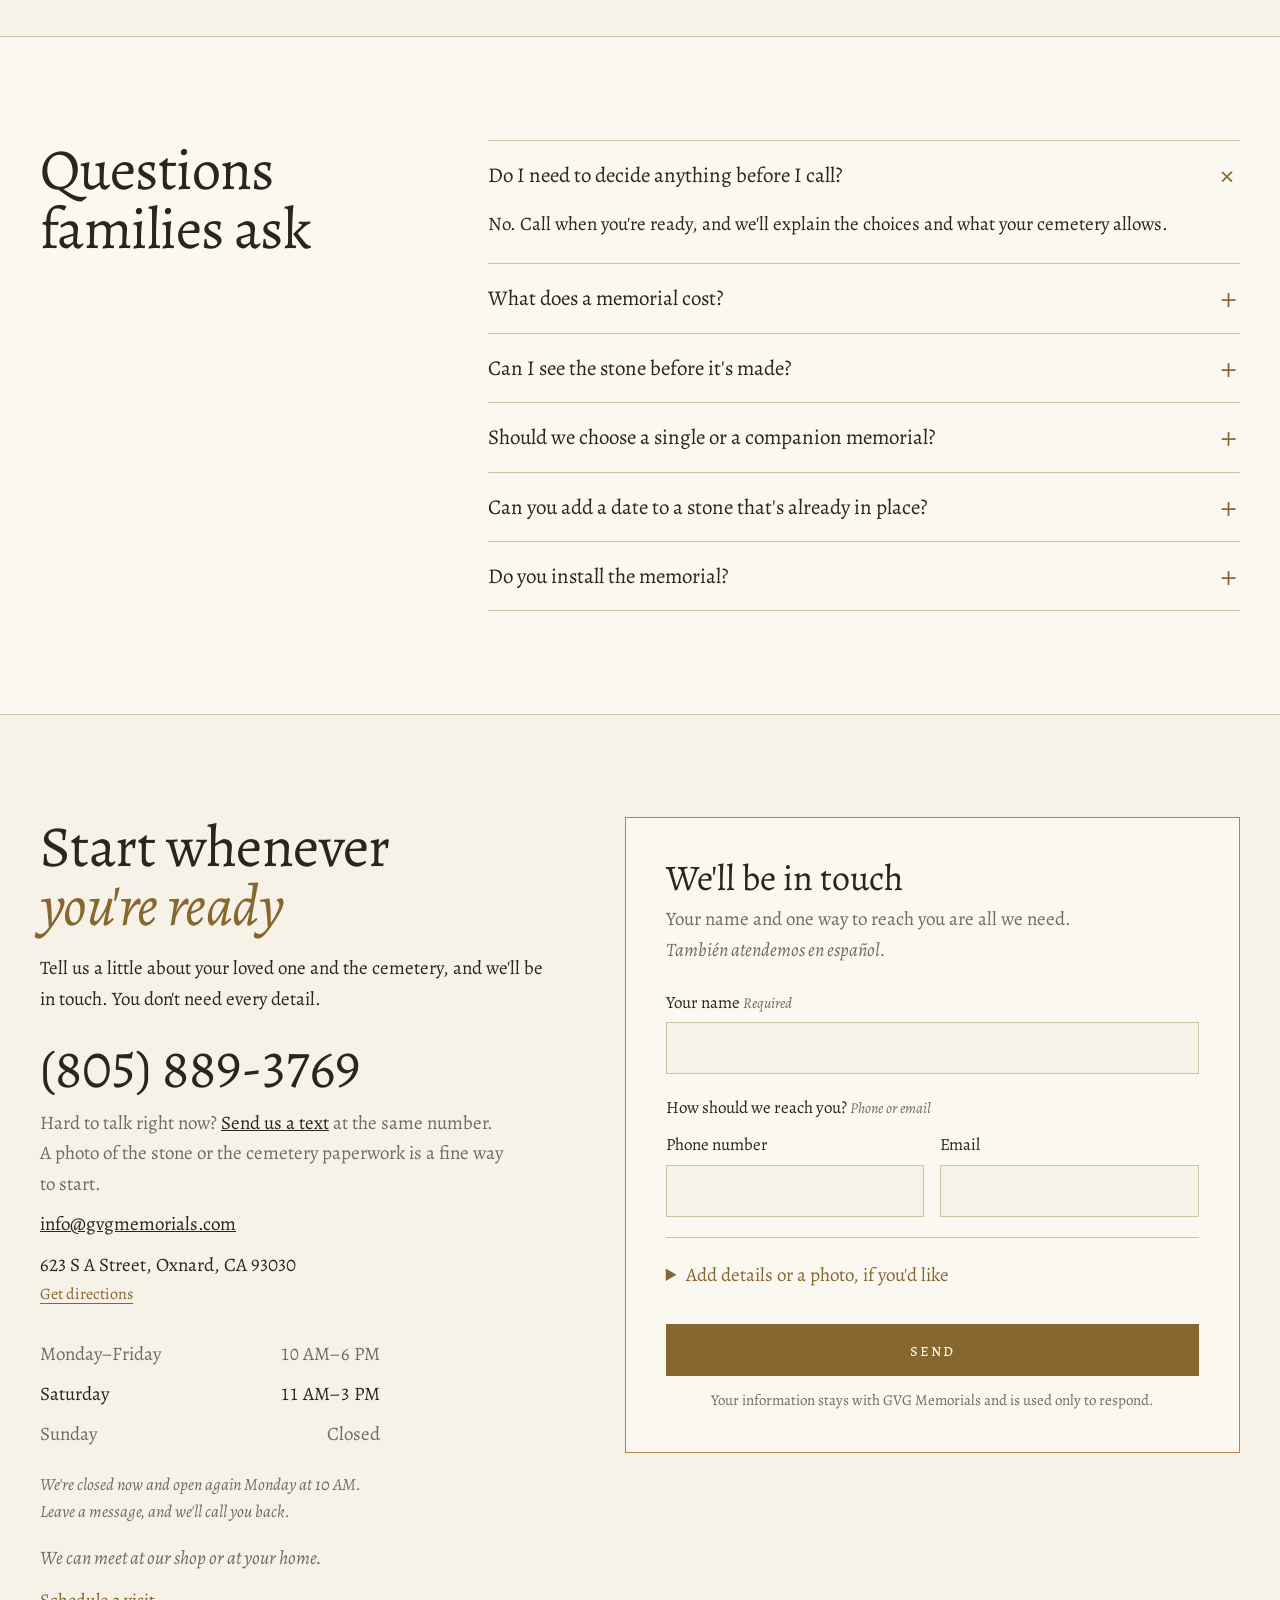
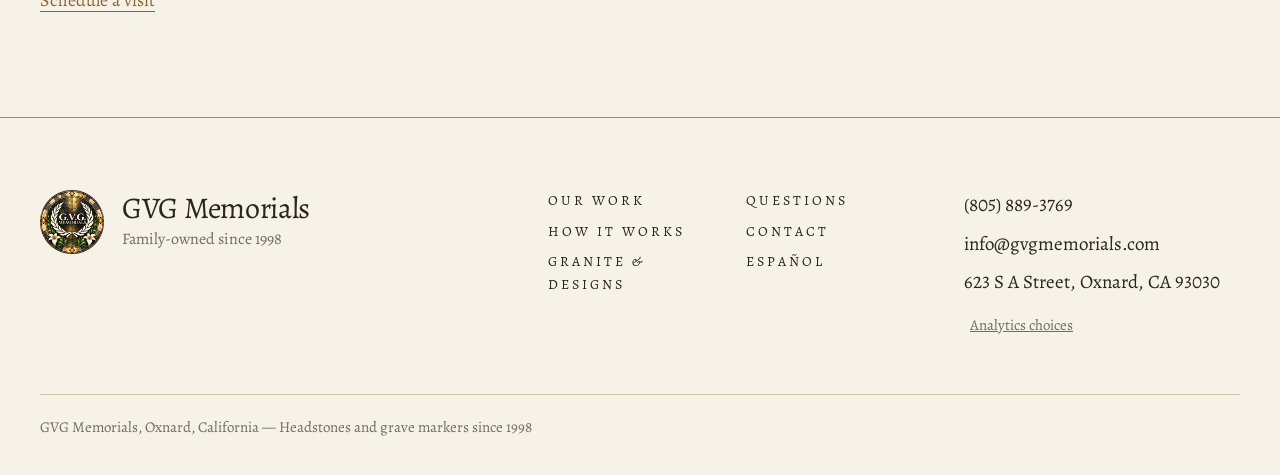
==== commit a12300bb: "Opening note: Pinyon Script first letter and Jerry's name Jerry chose Pinyon Script for the note's f" ====
--- a/index.html
+++ b/index.html
@@ -72,7 +72,7 @@
     <link rel="preload" href="assets/fonts/alegreya-latin-400-normal.woff2" as="font" type="font/woff2" crossorigin />
     <link rel="preload" href="assets/fonts/alegreya-latin-400-italic.woff2" as="font" type="font/woff2" crossorigin />
     <link rel="preload" href="assets/fonts/alegreya-sc-latin-400-normal.woff2" as="font" type="font/woff2" crossorigin />
-    <link rel="stylesheet" href="styles.css?v=334" />
+    <link rel="stylesheet" href="styles.css?v=335" />
     <script type="application/ld+json">
       {
         "@context": "https://schema.org",
--- a/styles.css
+++ b/styles.css
@@ -24,6 +24,15 @@
 @font-face {
   font-family: "Alegreya SC";
   src: url("assets/fonts/alegreya-sc-latin-400-normal.woff2") format("woff2");
+  font-weight: 400;
+  font-style: normal;
+  font-display: swap;
+}
+
+/* Pinyon Script (SIL Open Font License): only the opening note's first letter and Jerry's name. */
+@font-face {
+  font-family: "Pinyon Script";
+  src: url("assets/fonts/pinyon-script-latin-400-normal.woff2") format("woff2");
   font-weight: 400;
   font-style: normal;
   font-display: swap;
@@ -42,6 +51,7 @@
   --muted: #736b5e;
   --error: #8f2f22;
   --display: "Alegreya", Georgia, serif;
+  --script: "Pinyon Script", "Alegreya", Georgia, serif;
   --text: "Alegreya", Georgia, serif;
   --caps: "Alegreya SC", "Alegreya", Georgia, serif;
   --gutter: 16px;
@@ -1243,24 +1253,30 @@
 }
 .dropcap::first-letter {
   float: left;
-  margin: 0.06em 0.02em 0 0;
+  margin: 0.09em 0.21em 0 -0.1em;
   color: var(--gold-dk);
-  font-family: var(--display);
-  font-size: 4.3em;
+  font-family: var(--script);
+  font-size: 5.2em;
   font-weight: 400;
-  line-height: 0.78;
+  line-height: 0.8;
+}
+/* The Spanish note opens with an E, whose swashes reach farther than the C's. */
+html[lang="es"] .dropcap::first-letter {
+  margin: 0.09em 0.25em 0 0;
 }
 .intro-body .signoff {
   margin-top: 28px;
   color: var(--gold-dk);
-  font-family: var(--display);
-  font-size: clamp(26px, 3vw, 32px);
-  font-style: italic;
+  font-family: var(--script);
+  font-size: clamp(40px, 4.6vw, 48px);
+  font-style: normal;
   line-height: 1.1;
+  text-indent: 0.2em; /* the J's tail reaches left, so this lines the tail up with the text */
 }
 .signoff span {
   display: block;
   margin-top: 6px;
+  text-indent: 0;
   color: var(--muted);
   font-size: 15px;
   font-style: normal;
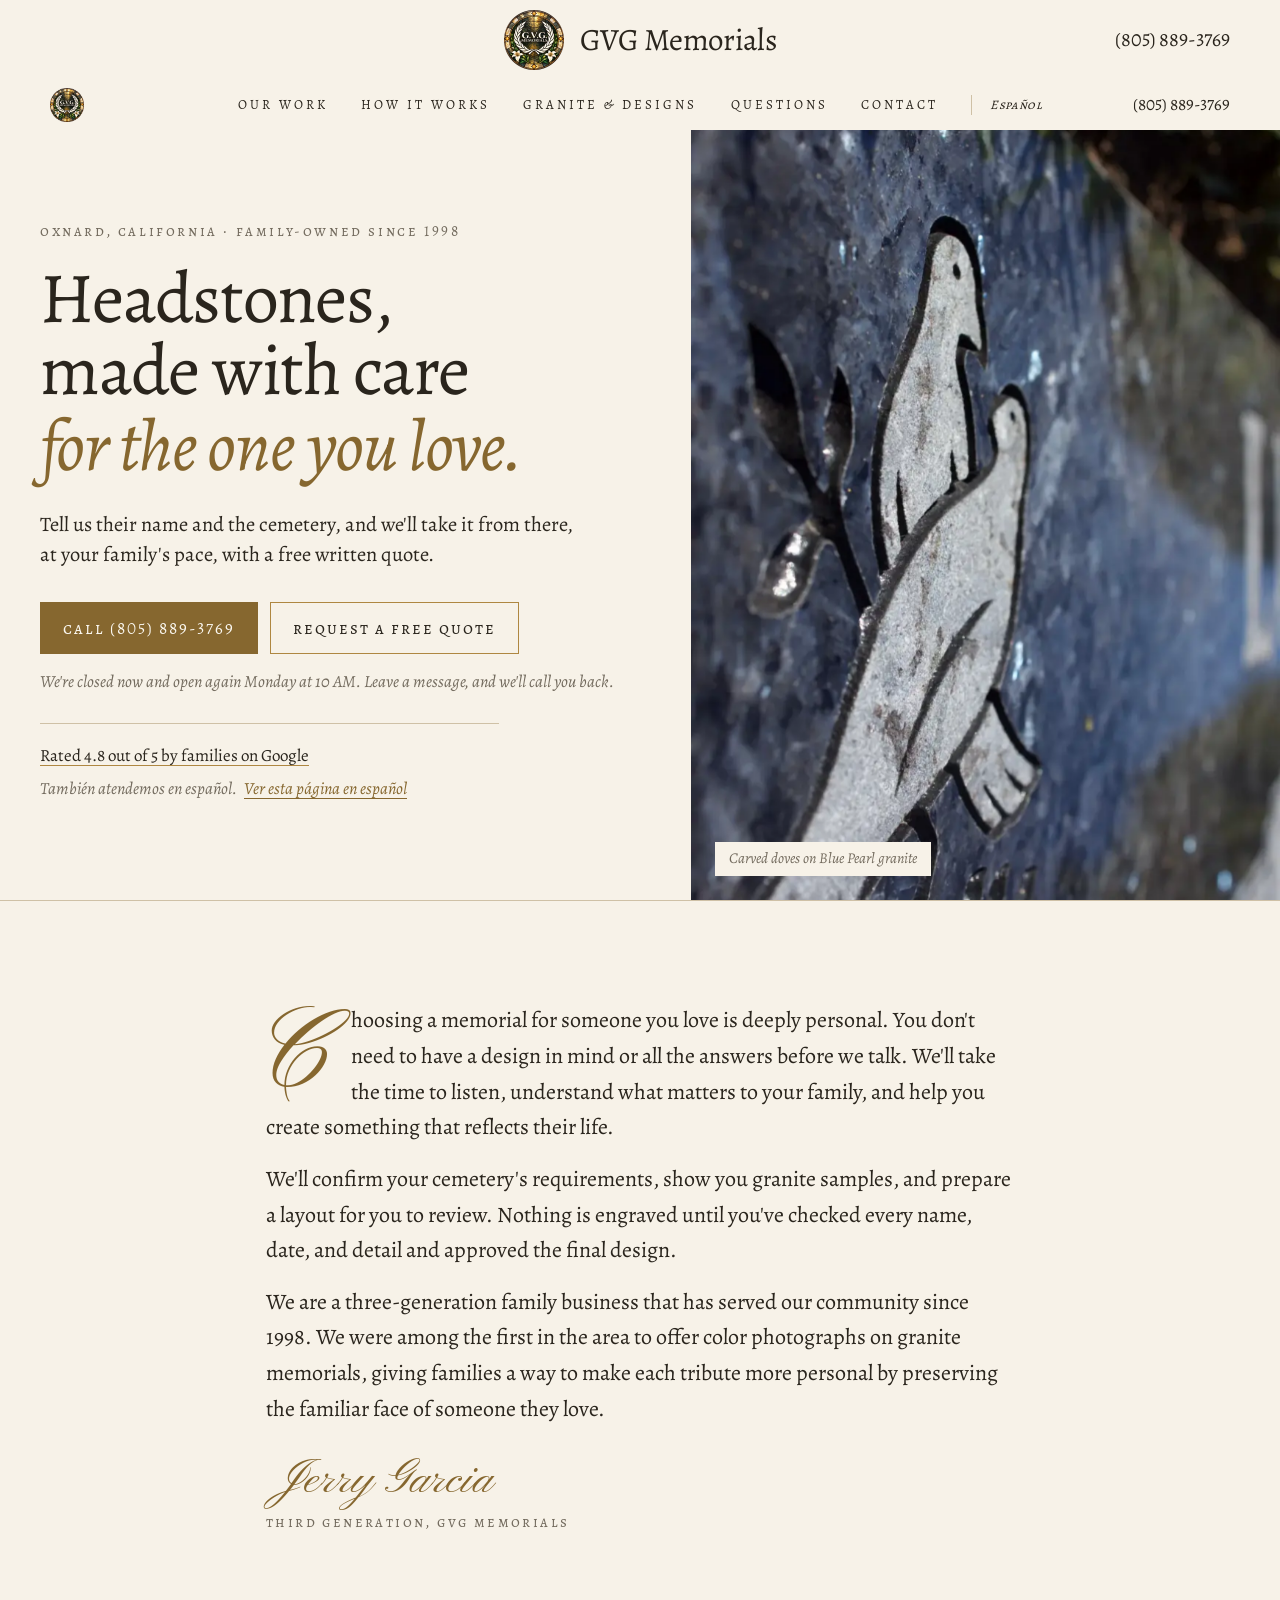
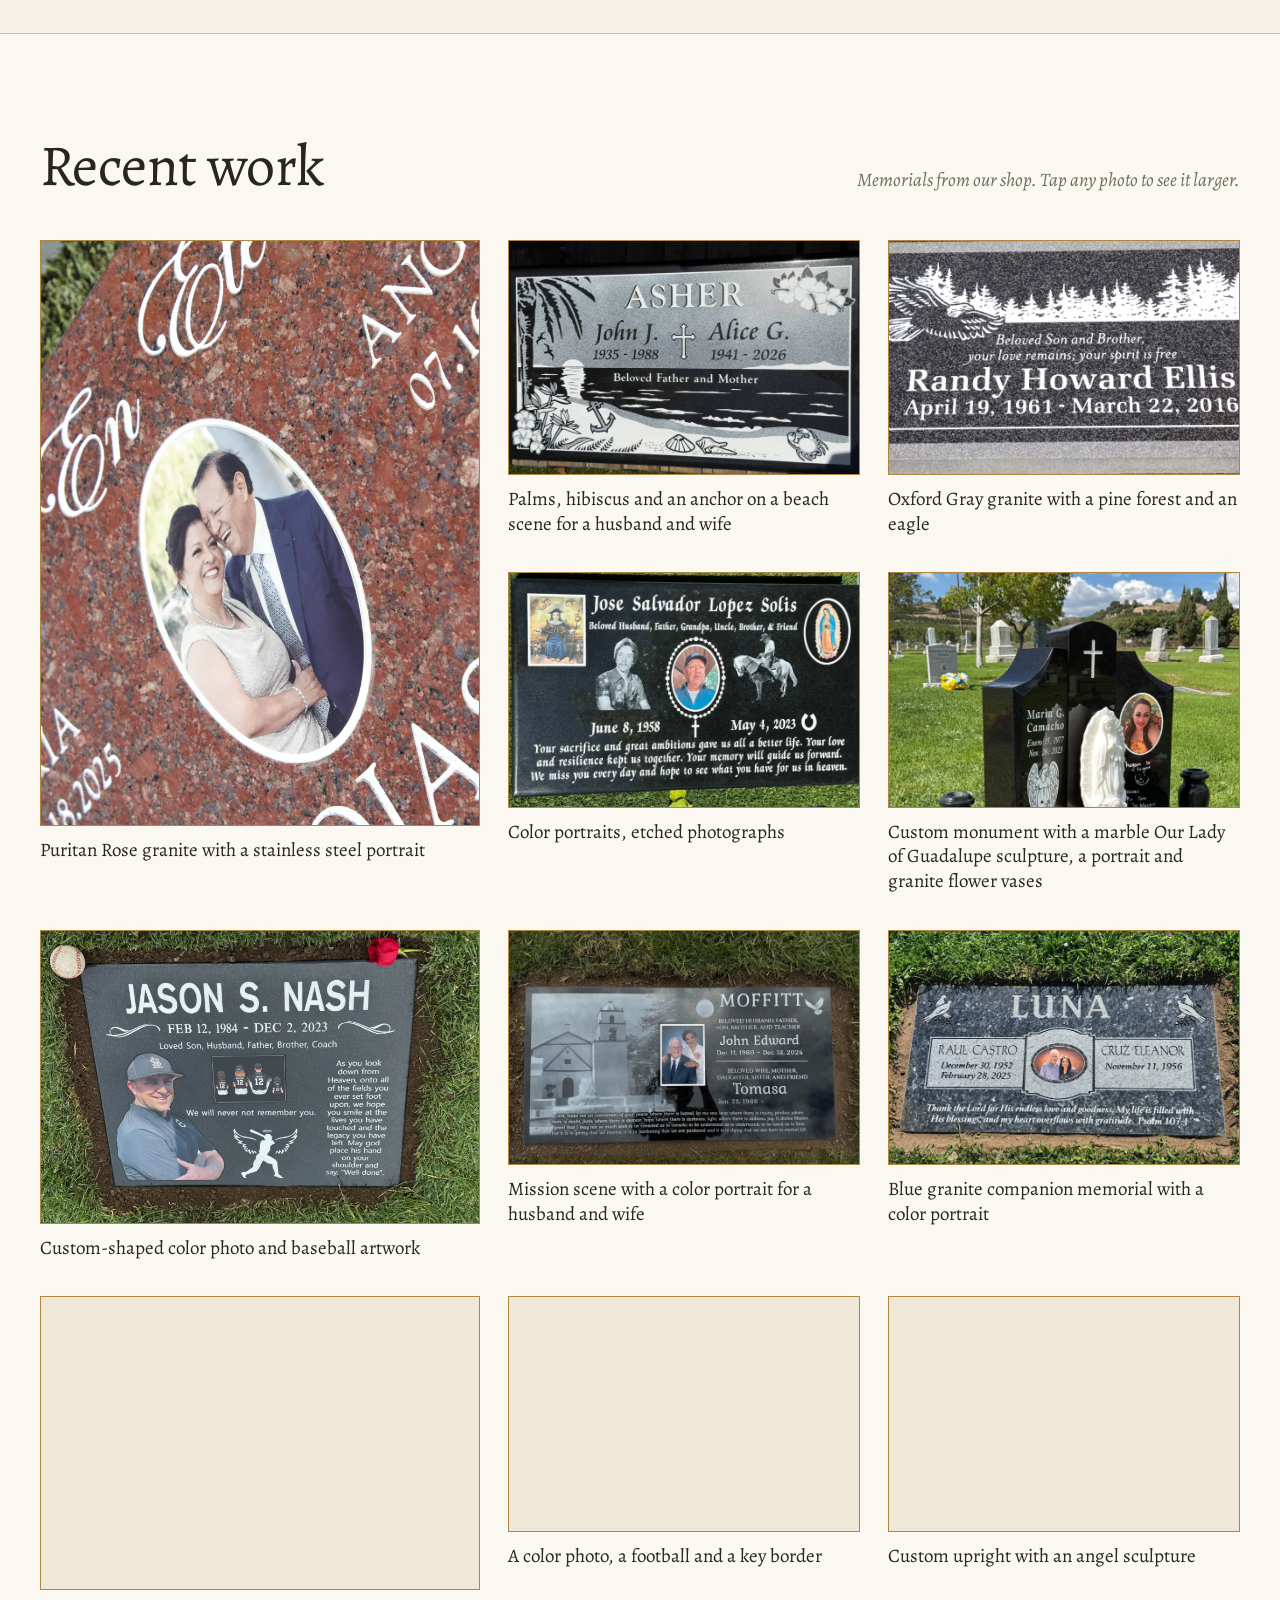
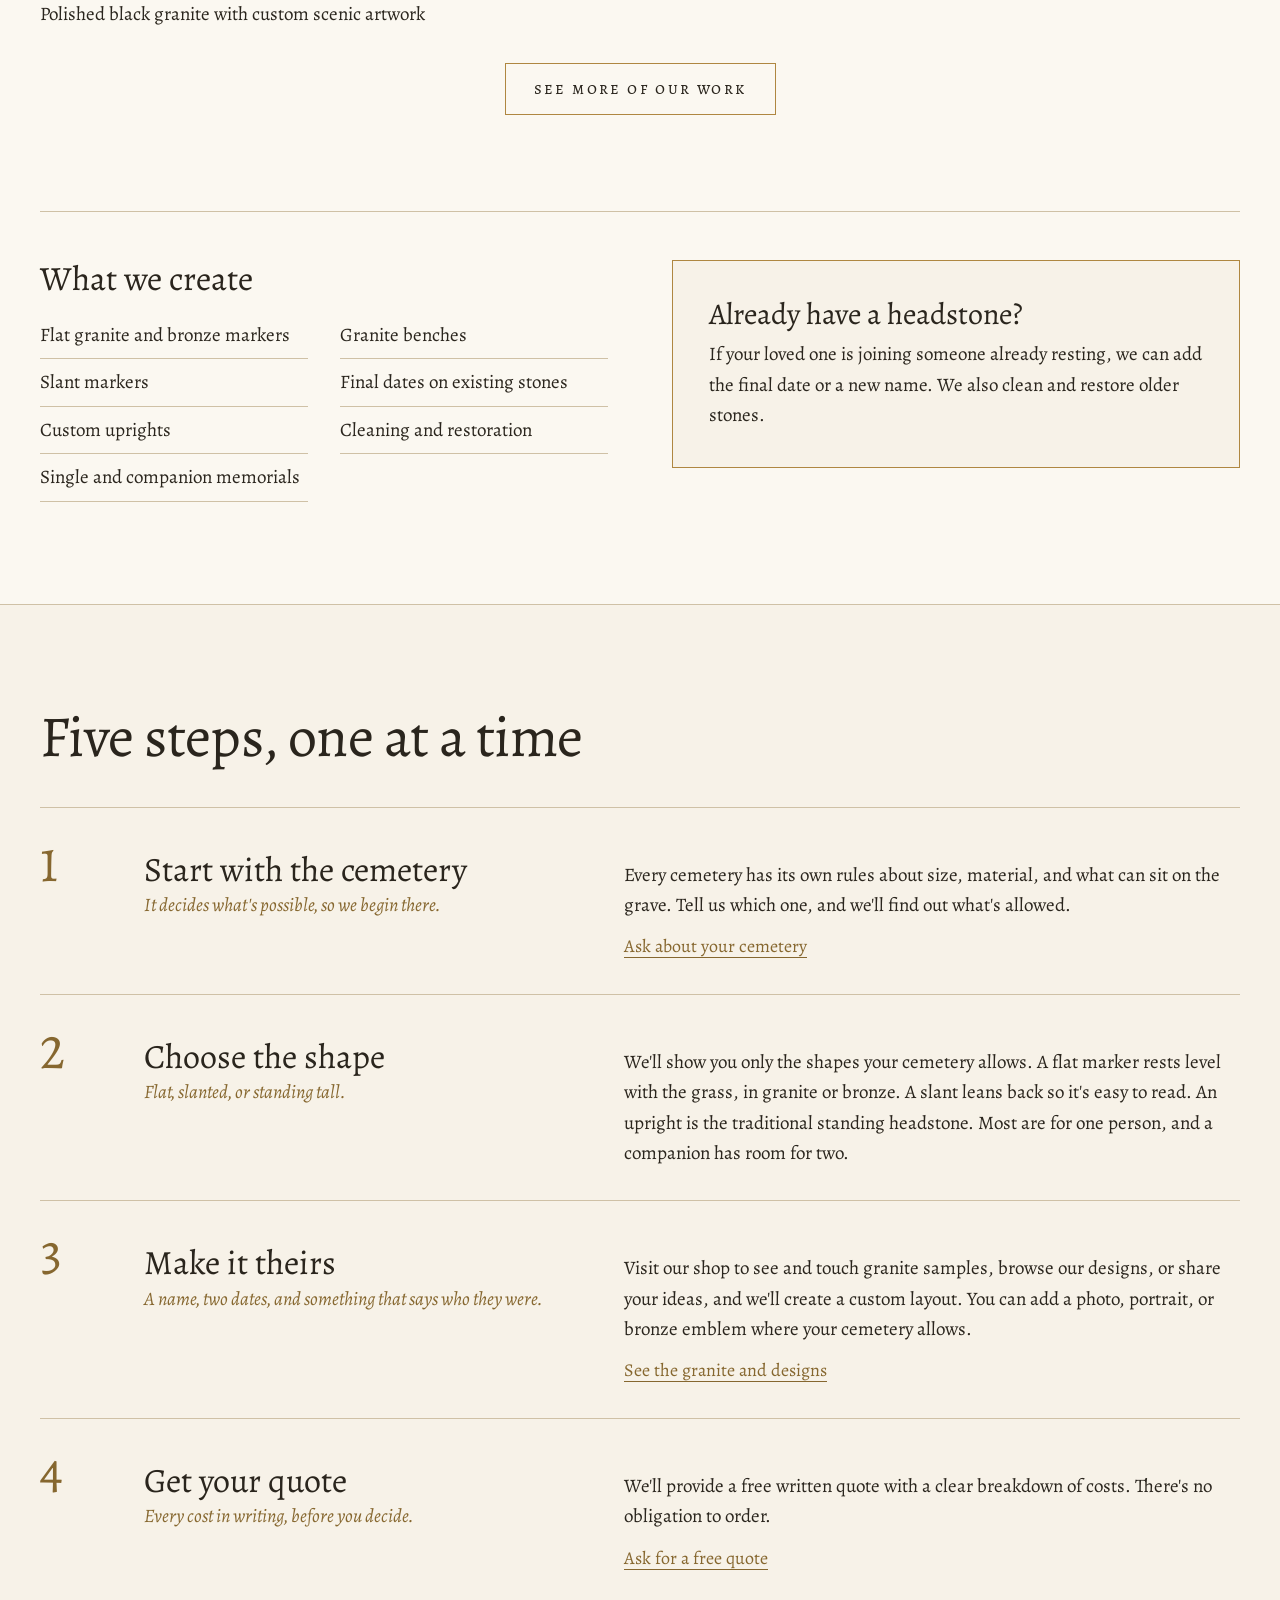
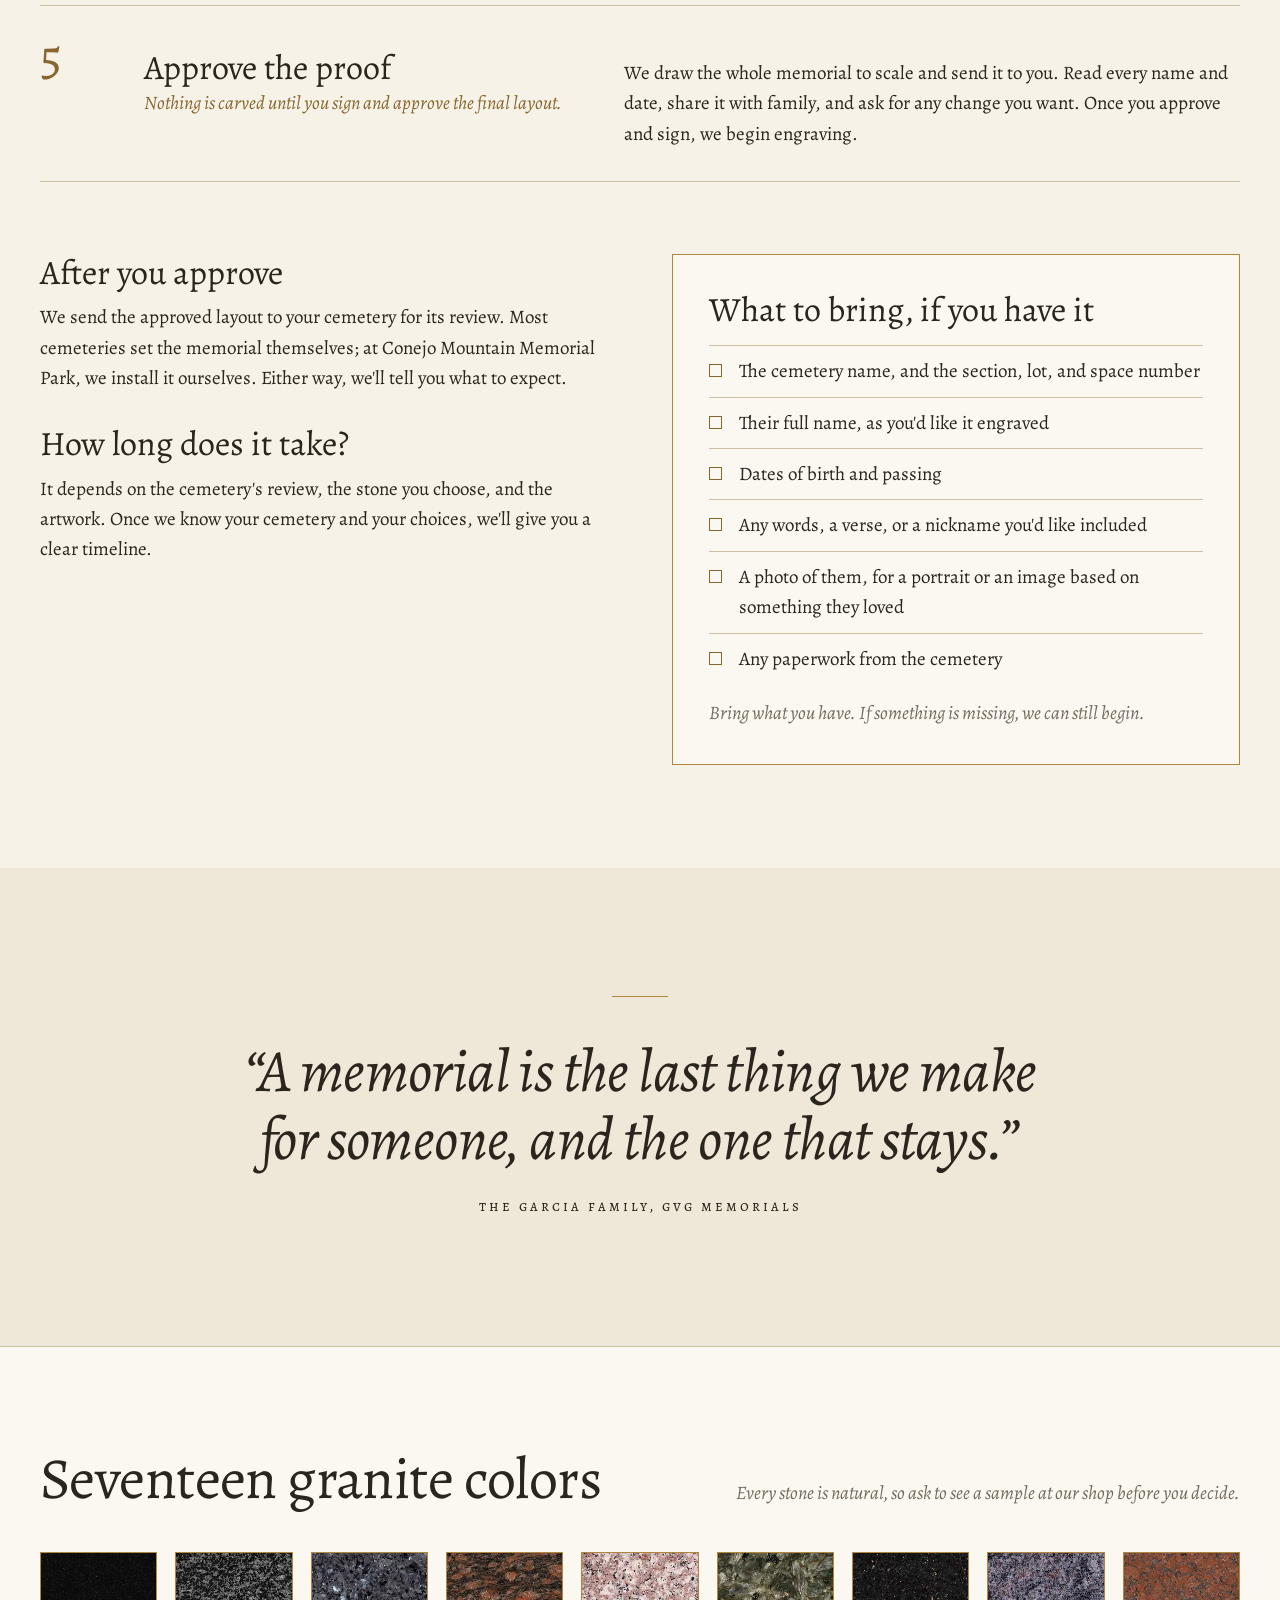
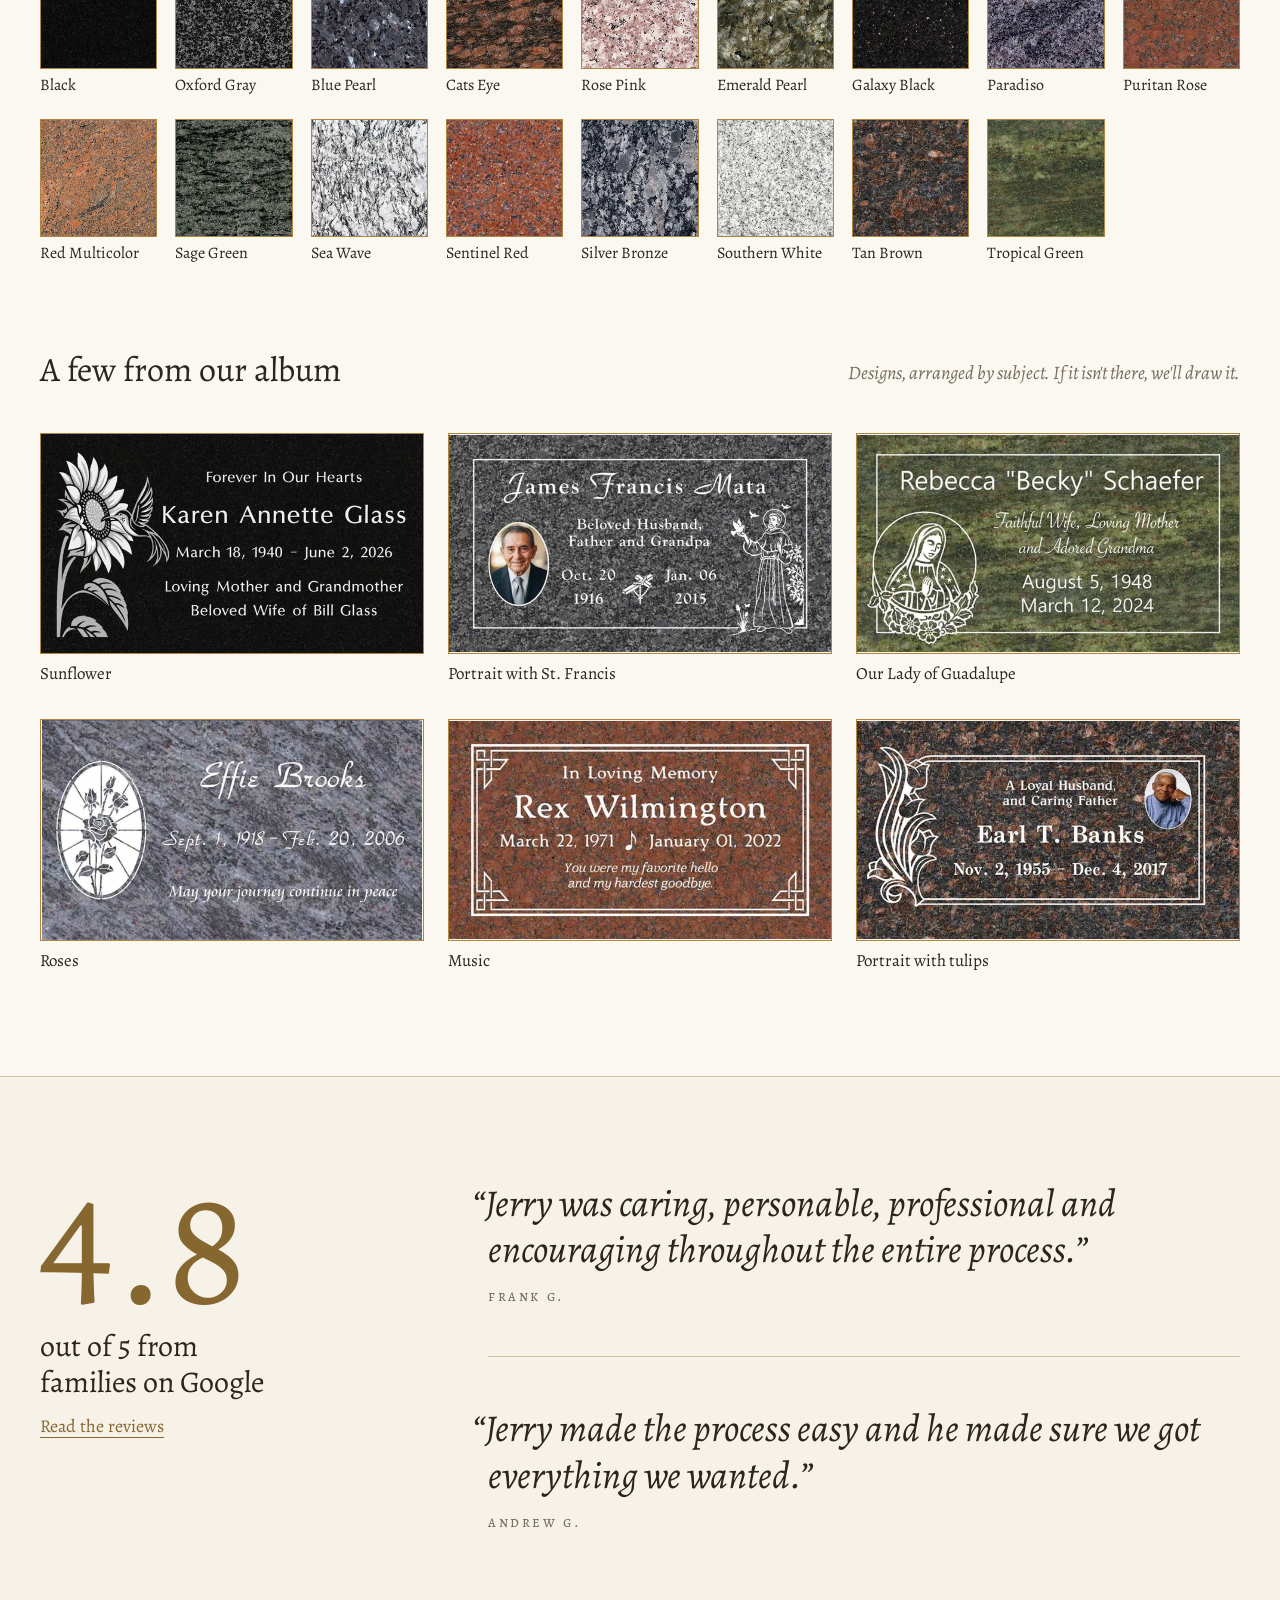
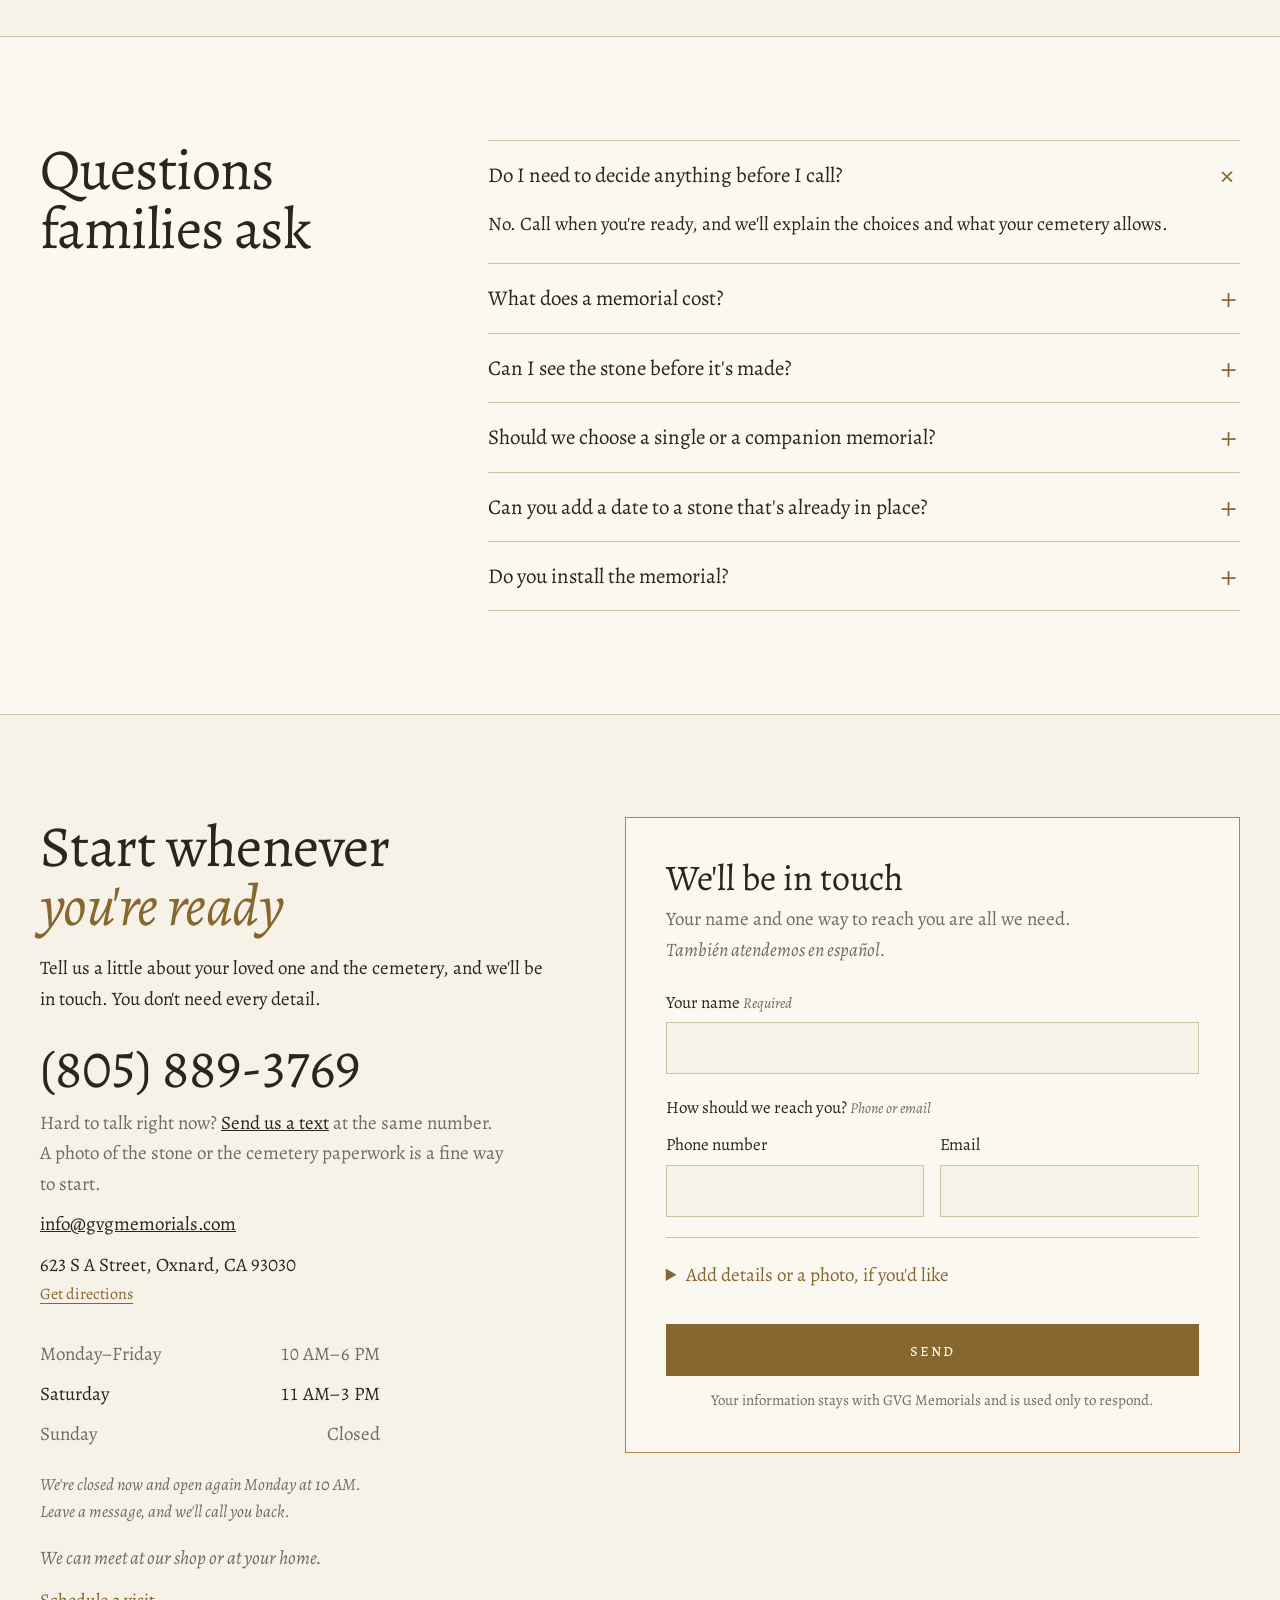
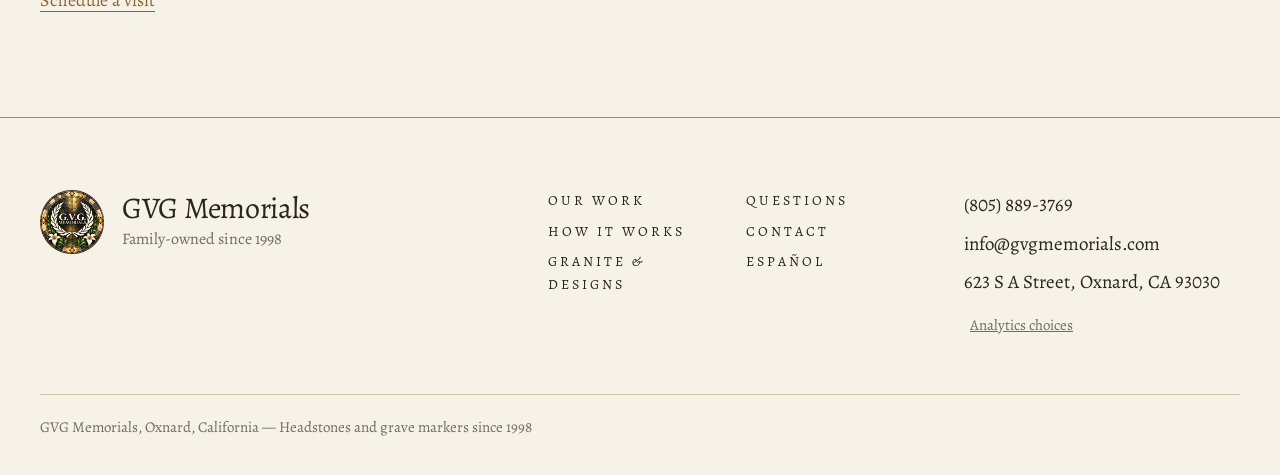
==== commit 68f176a0: "Cover: gold headline line rolls through three wordings "Headstones, made with care" stays still. The" ====
--- a/index.html
+++ b/index.html
@@ -72,7 +72,7 @@
     <link rel="preload" href="assets/fonts/alegreya-latin-400-normal.woff2" as="font" type="font/woff2" crossorigin />
     <link rel="preload" href="assets/fonts/alegreya-latin-400-italic.woff2" as="font" type="font/woff2" crossorigin />
     <link rel="preload" href="assets/fonts/alegreya-sc-latin-400-normal.woff2" as="font" type="font/woff2" crossorigin />
-    <link rel="stylesheet" href="styles.css?v=335" />
+    <link rel="stylesheet" href="styles.css?v=336" />
     <script type="application/ld+json">
       {
         "@context": "https://schema.org",
@@ -190,7 +190,7 @@
         <div class="hero-grid">
           <div class="hero-copy">
             <p class="hero-kicker">Oxnard, California<span class="kicker-dot"> · </span><span class="kicker-line">Family-owned since 1998</span></p>
-            <h1 id="hero-title">Headstones, made with care <em>for the one you love.</em></h1>
+            <h1 id="hero-title">Headstones, made with care <em data-flip="for the life they lived.|for all who love them.">for the one you love.</em></h1>
             <p class="hero-sub">Tell us their name and the cemetery, and we'll take it from there, at your family's pace, with a free written quote.</p>
             <div class="hero-actions">
               <a class="button button-primary" href="tel:+18058893769">Call (805) 889-3769</a>
@@ -947,6 +947,47 @@
       </div>
     </section>
     <script>
+      // The cover's gold line rolls through its other wordings twice, then rests on the first.
+      // Without this script, or with reduced motion, the first wording simply stays.
+      (function () {
+        var line = document.querySelector("[data-flip]");
+        if (!line || !("IntersectionObserver" in window) || matchMedia("(prefers-reduced-motion: reduce)").matches) return;
+        var wordings = [line.textContent].concat(line.dataset.flip.split("|"));
+        line.textContent = "";
+        line.classList.add("hero-flip");
+        var rows = wordings.map(function (text, i) {
+          var row = document.createElement("span");
+          row.className = i === 0 ? "flip-row is-on" : "flip-row";
+          if (i > 0) row.setAttribute("aria-hidden", "true");
+          row.textContent = text;
+          line.append(row);
+          return row;
+        });
+        var shown = 0;
+        var flipsLeft = rows.length * 2;
+        var timer = null;
+        function flip() {
+          var next = rows[(shown + 1) % rows.length];
+          rows.forEach(function (row) { row.classList.remove("is-out"); });
+          void next.offsetWidth;
+          rows[shown].classList.replace("is-on", "is-out");
+          next.classList.add("is-on");
+          shown = (shown + 1) % rows.length;
+          flipsLeft -= 1;
+          if (flipsLeft === 0) {
+            clearInterval(timer);
+            io.disconnect();
+          }
+        }
+        // Rolls only while the headline is on screen.
+        var io = new IntersectionObserver(function (entries) {
+          clearInterval(timer);
+          if (entries[0].isIntersecting) timer = setInterval(flip, 4000);
+        });
+        io.observe(line);
+      })();
+    </script>
+    <script>
       (function () {
         var more = document.querySelector("[data-gallery-more]");
         if (more) {
--- a/styles.css
+++ b/styles.css
@@ -1124,6 +1124,33 @@
   margin-top: 0.06em;
   letter-spacing: -0.015em;
 }
+/* A window one line tall that the wordings roll through. The padding keeps the italic's
+   overhangs inside it, and the type shrinks on the narrowest phones so every wording stays on
+   one line (7.9em is the longest wording's width). */
+.hero h1 em.hero-flip {
+  display: grid;
+  overflow: hidden;
+  margin: -0.04em -0.12em -0.22em;
+  padding: 0.1em 0.12em 0.22em;
+  font-size: min(1em, calc((100vw - 32px) / 7.9));
+}
+.flip-row {
+  grid-area: 1 / 1;
+  opacity: 0;
+  transform: translateY(120%);
+  white-space: nowrap;
+}
+.flip-row.is-on,
+.flip-row.is-out {
+  transition: opacity 500ms ease, transform 800ms cubic-bezier(0.3, 0.7, 0.2, 1);
+}
+.flip-row.is-on {
+  opacity: 1;
+  transform: none;
+}
+.flip-row.is-out {
+  transform: translateY(-120%);
+}
 .hero-sub {
   max-width: 27em;
   margin-top: 26px;
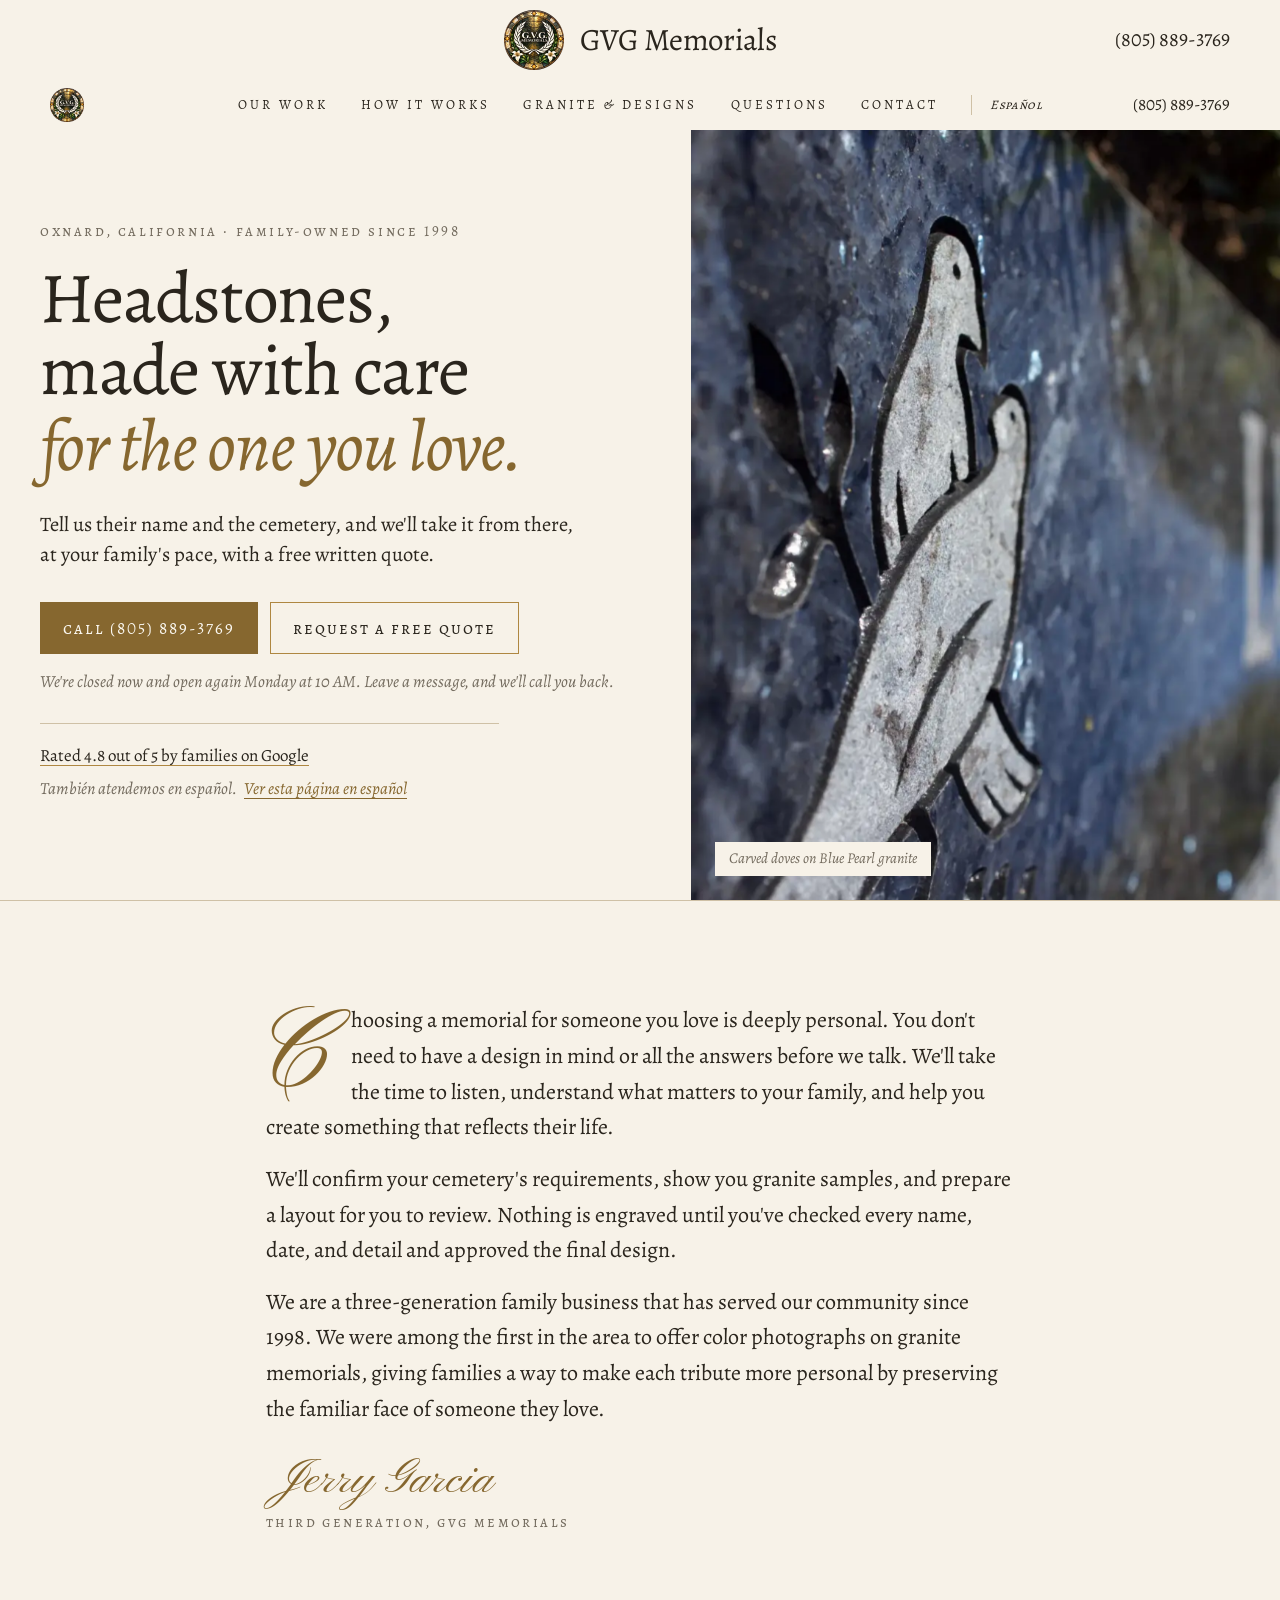
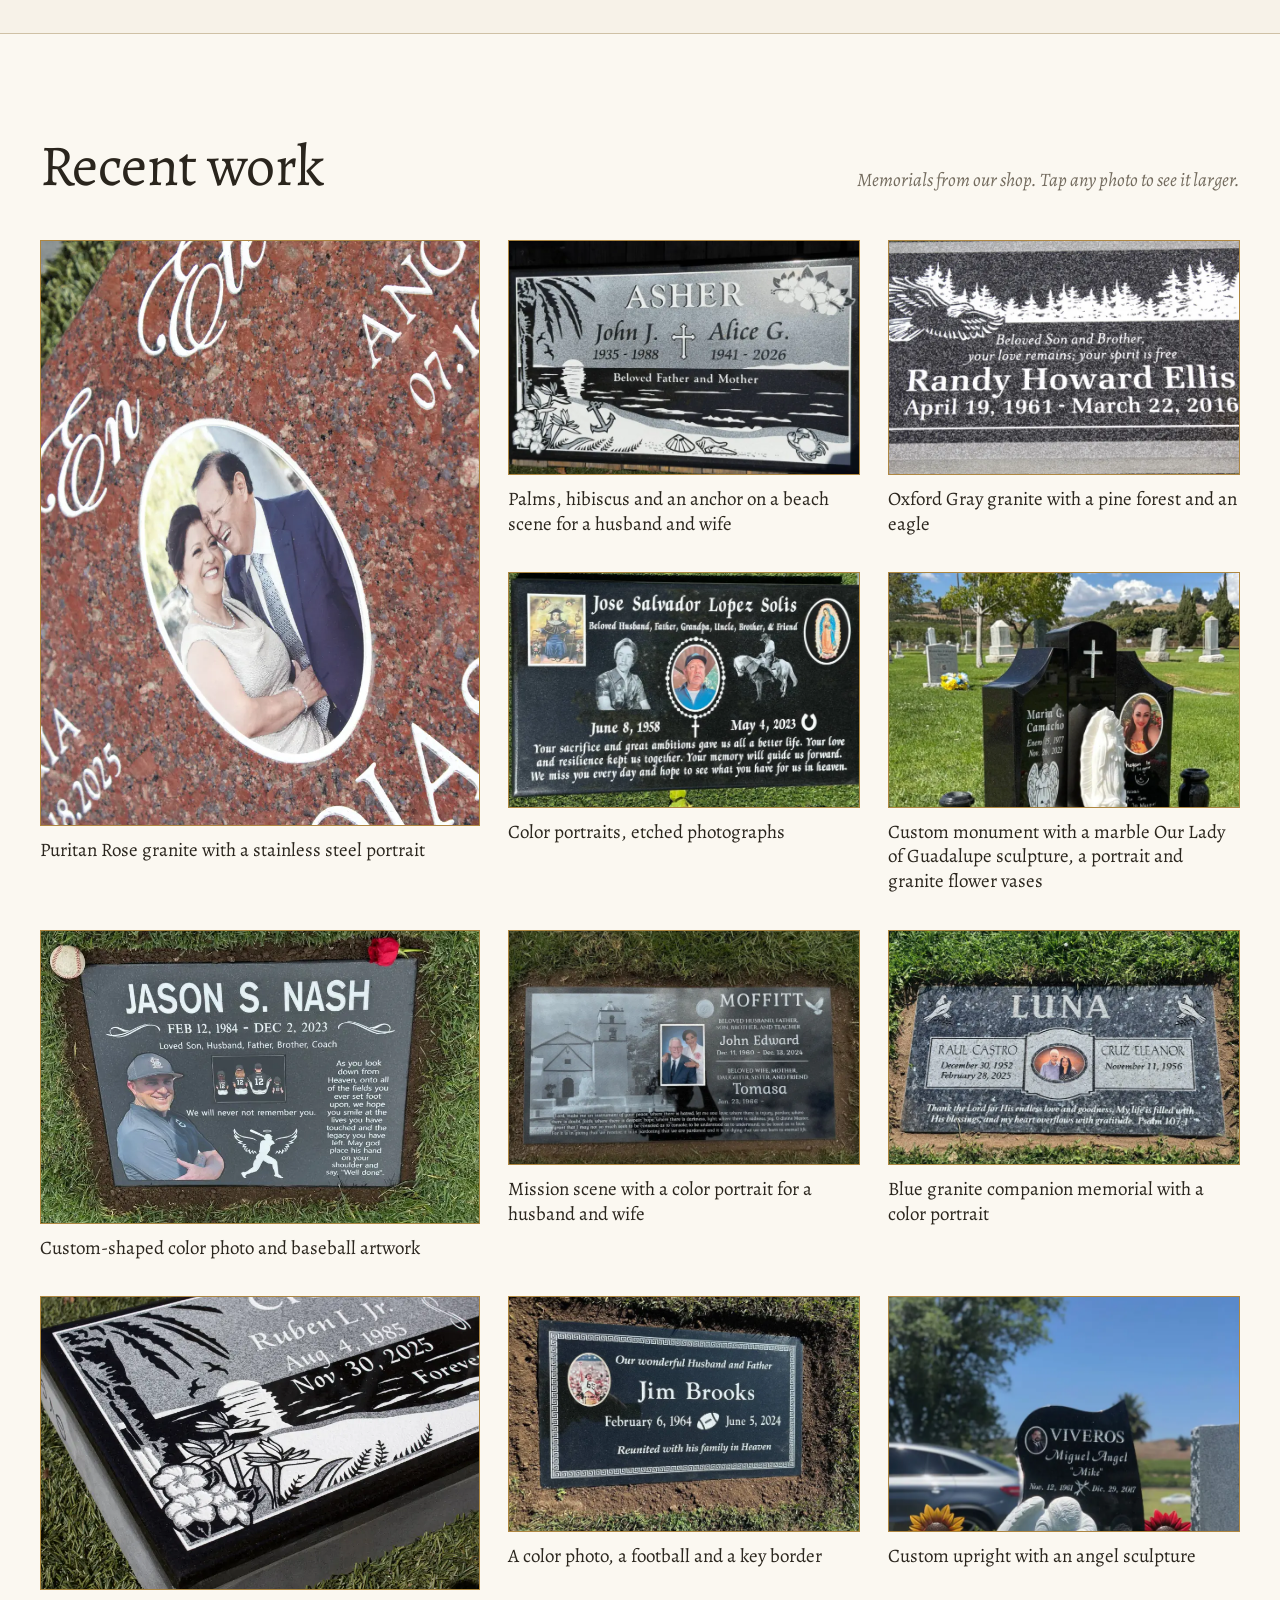
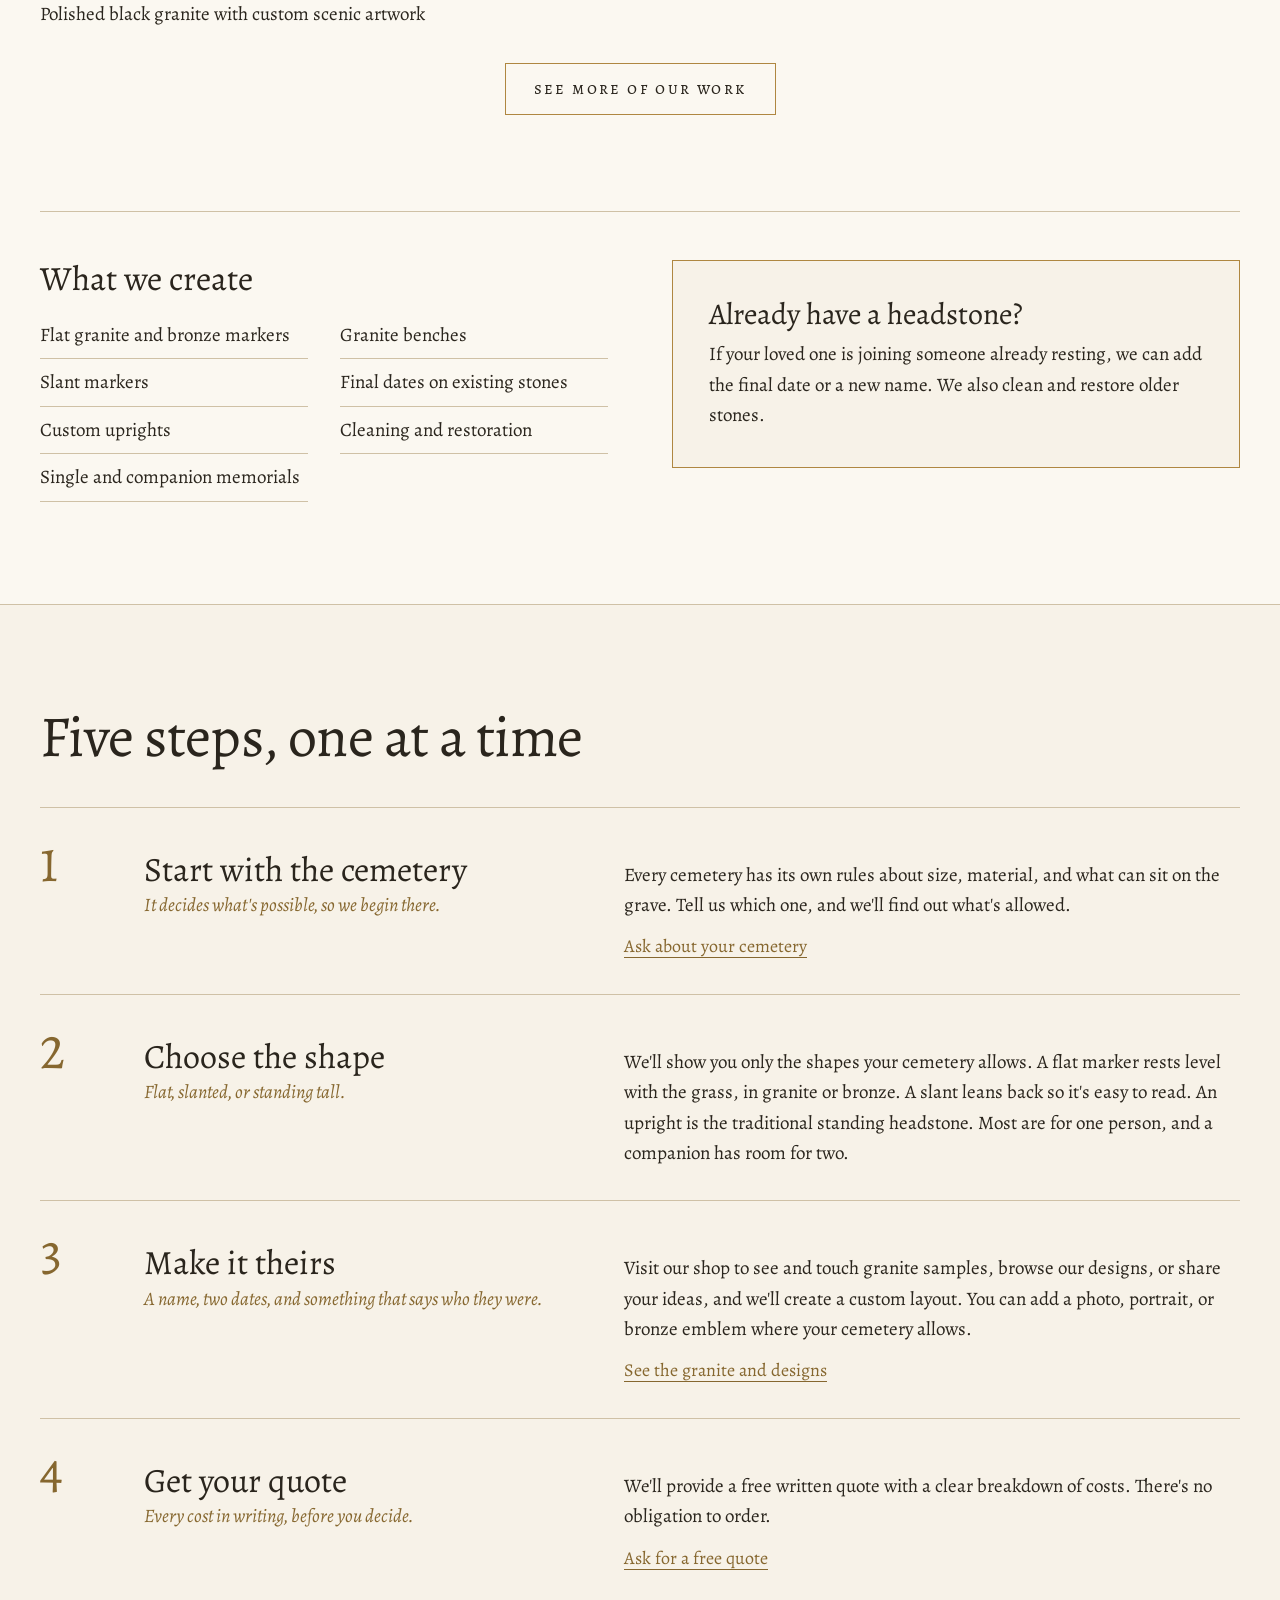
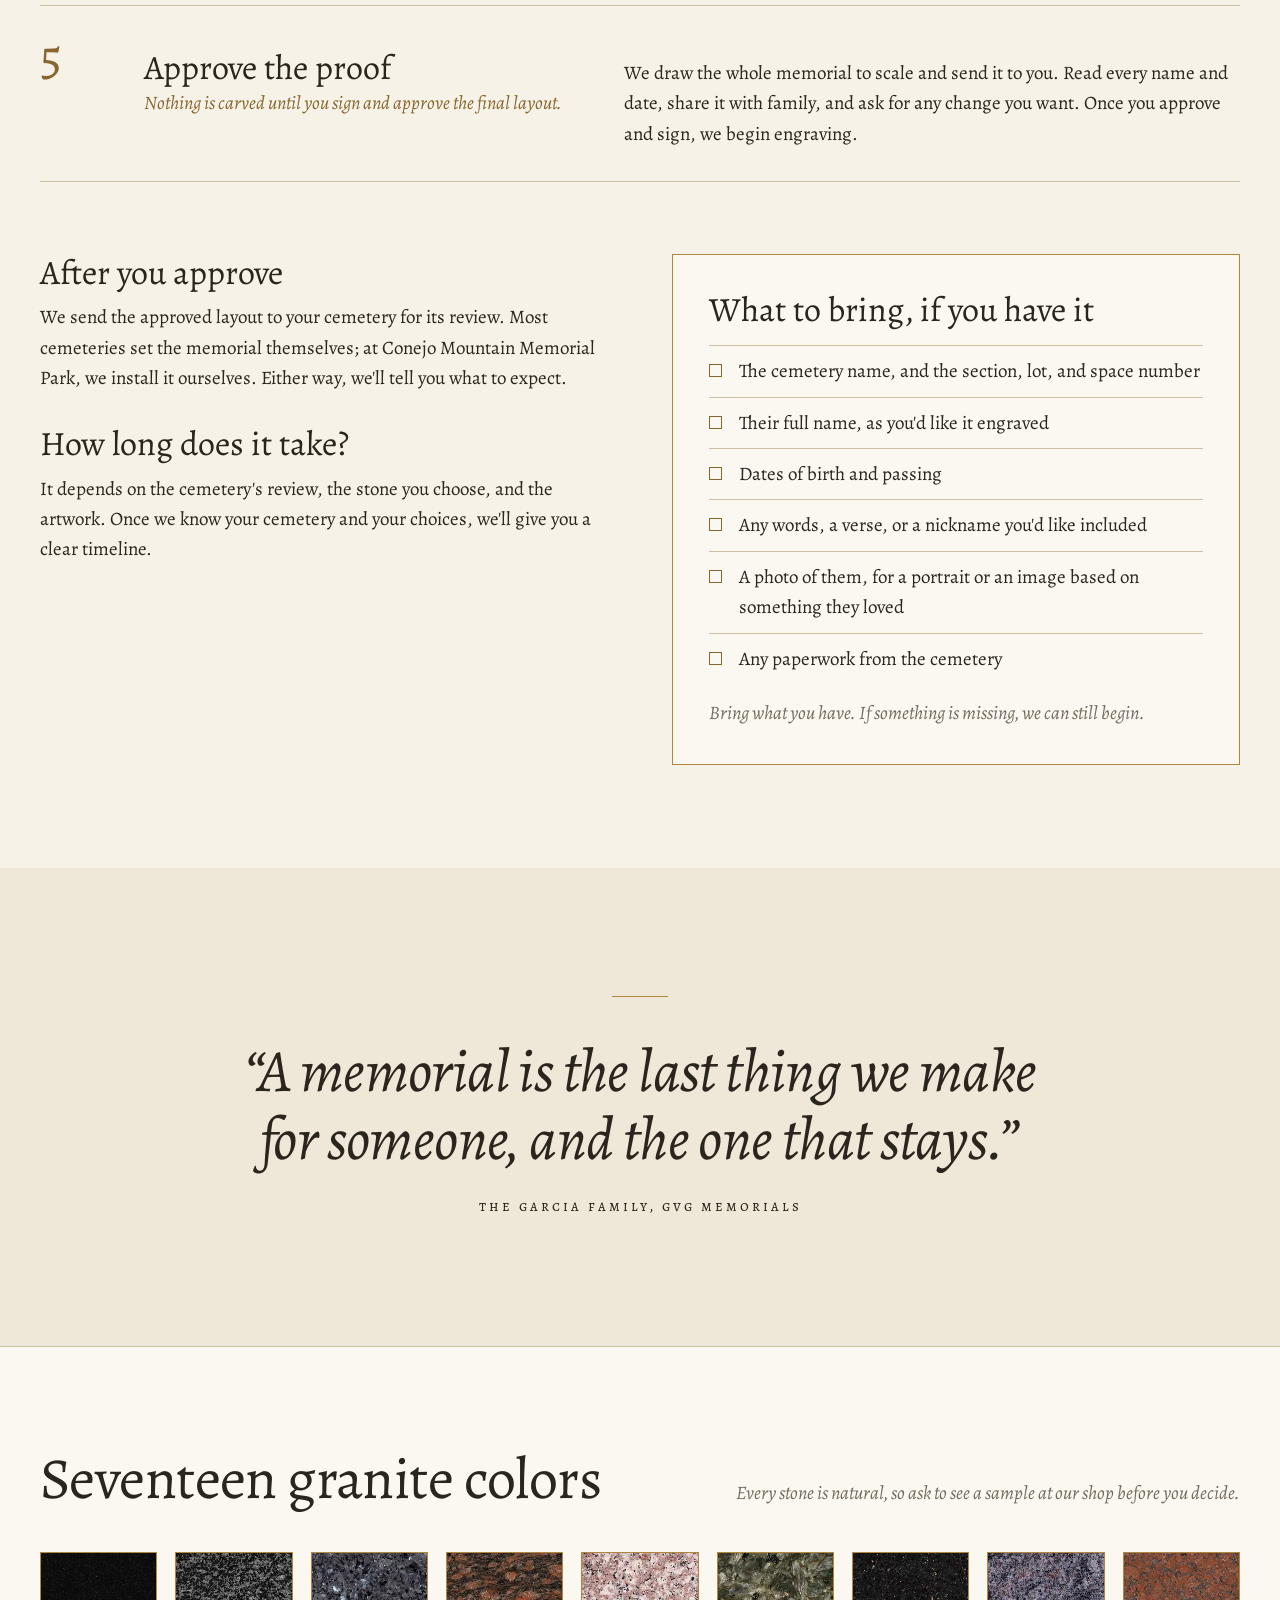
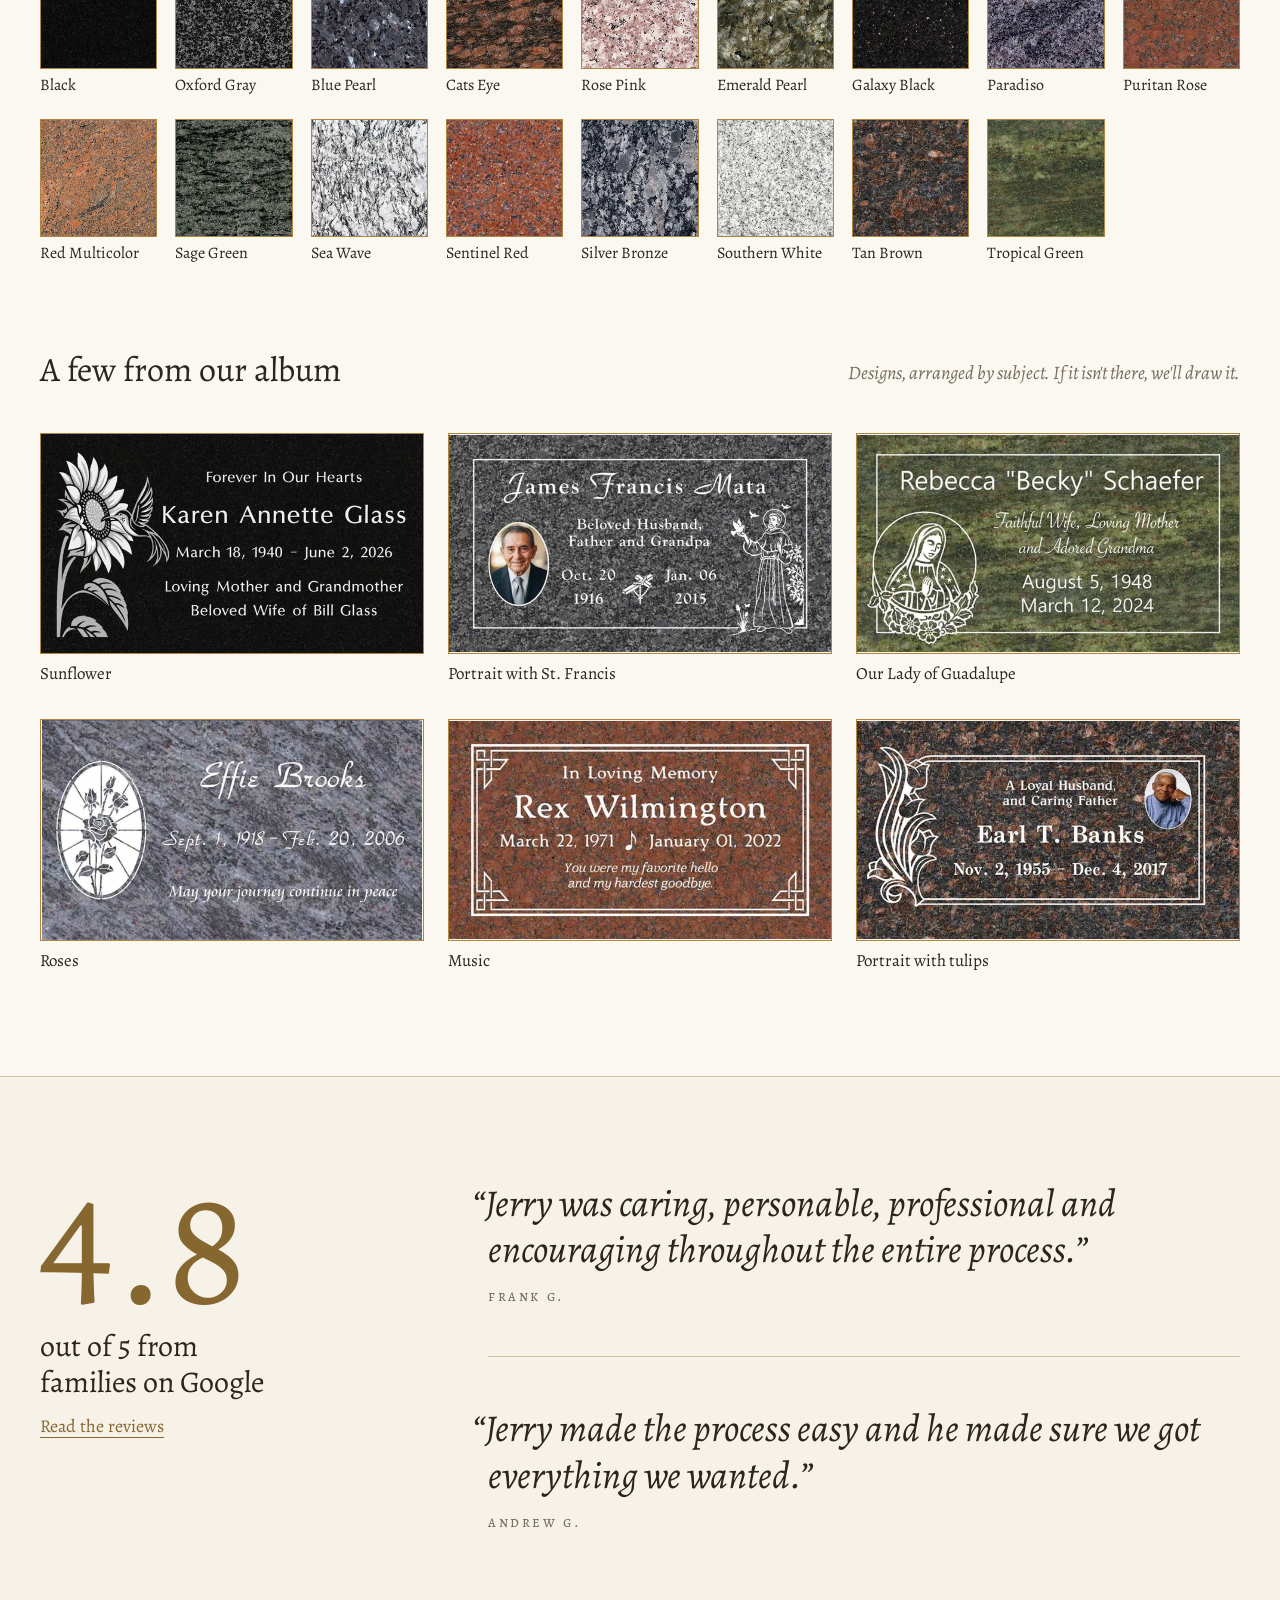
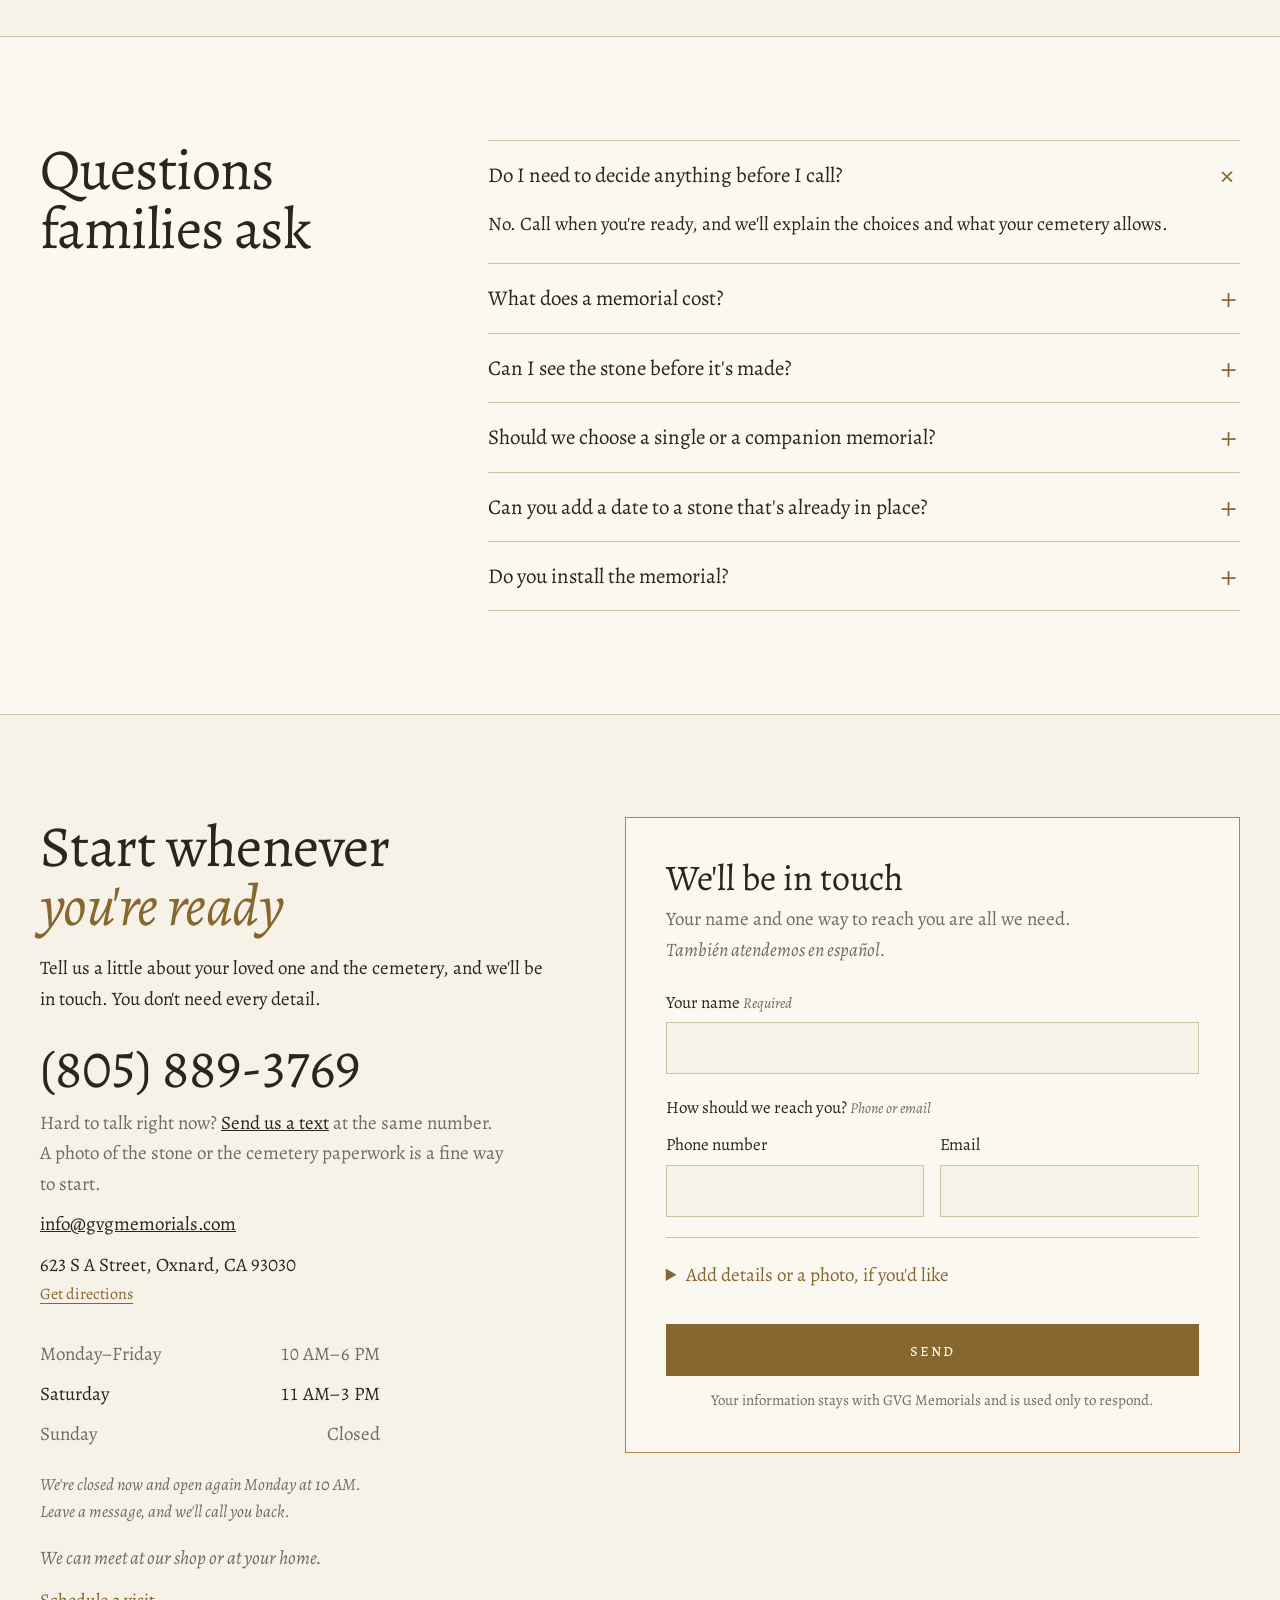
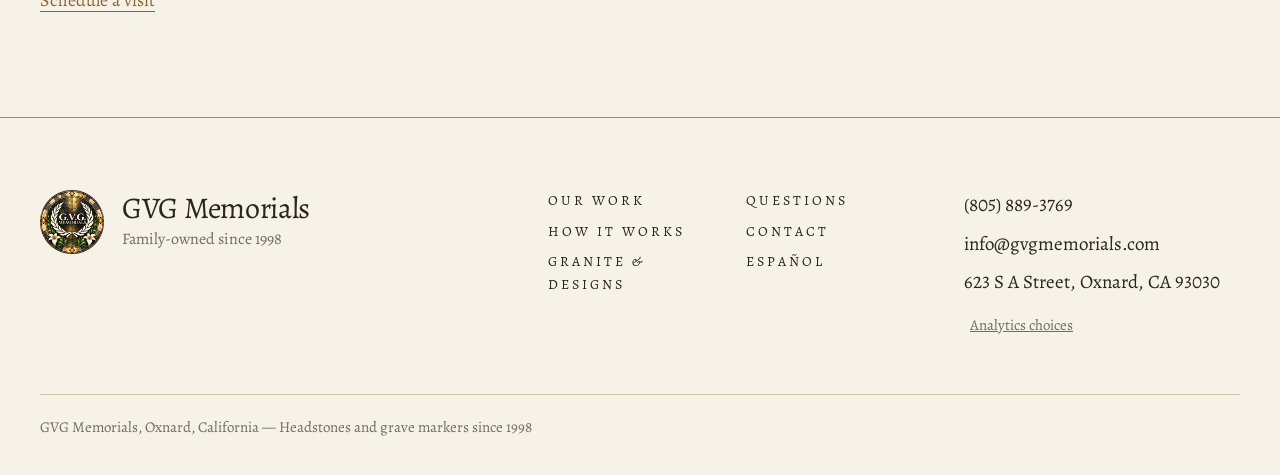
==== commit e6521642: "Cover: new gold-line wordings, one round "for the one you love.", "for all they were.", "for a life " ====
--- a/index.html
+++ b/index.html
@@ -190,7 +190,7 @@
         <div class="hero-grid">
           <div class="hero-copy">
             <p class="hero-kicker">Oxnard, California<span class="kicker-dot"> · </span><span class="kicker-line">Family-owned since 1998</span></p>
-            <h1 id="hero-title">Headstones, made with care <em data-flip="for the life they lived.|for all who love them.">for the one you love.</em></h1>
+            <h1 id="hero-title">Headstones, made with care <em data-flip="for all they were.|for a life remembered.|for every family.">for the one you love.</em></h1>
             <p class="hero-sub">Tell us their name and the cemetery, and we'll take it from there, at your family's pace, with a free written quote.</p>
             <div class="hero-actions">
               <a class="button button-primary" href="tel:+18058893769">Call (805) 889-3769</a>
@@ -947,7 +947,7 @@
       </div>
     </section>
     <script>
-      // The cover's gold line rolls through its other wordings twice, then rests on the first.
+      // The cover's gold line rolls through its other wordings once, then rests on the first.
       // Without this script, or with reduced motion, the first wording simply stays.
       (function () {
         var line = document.querySelector("[data-flip]");
@@ -964,7 +964,7 @@
           return row;
         });
         var shown = 0;
-        var flipsLeft = rows.length * 2;
+        var flipsLeft = rows.length;
         var timer = null;
         function flip() {
           var next = rows[(shown + 1) % rows.length];
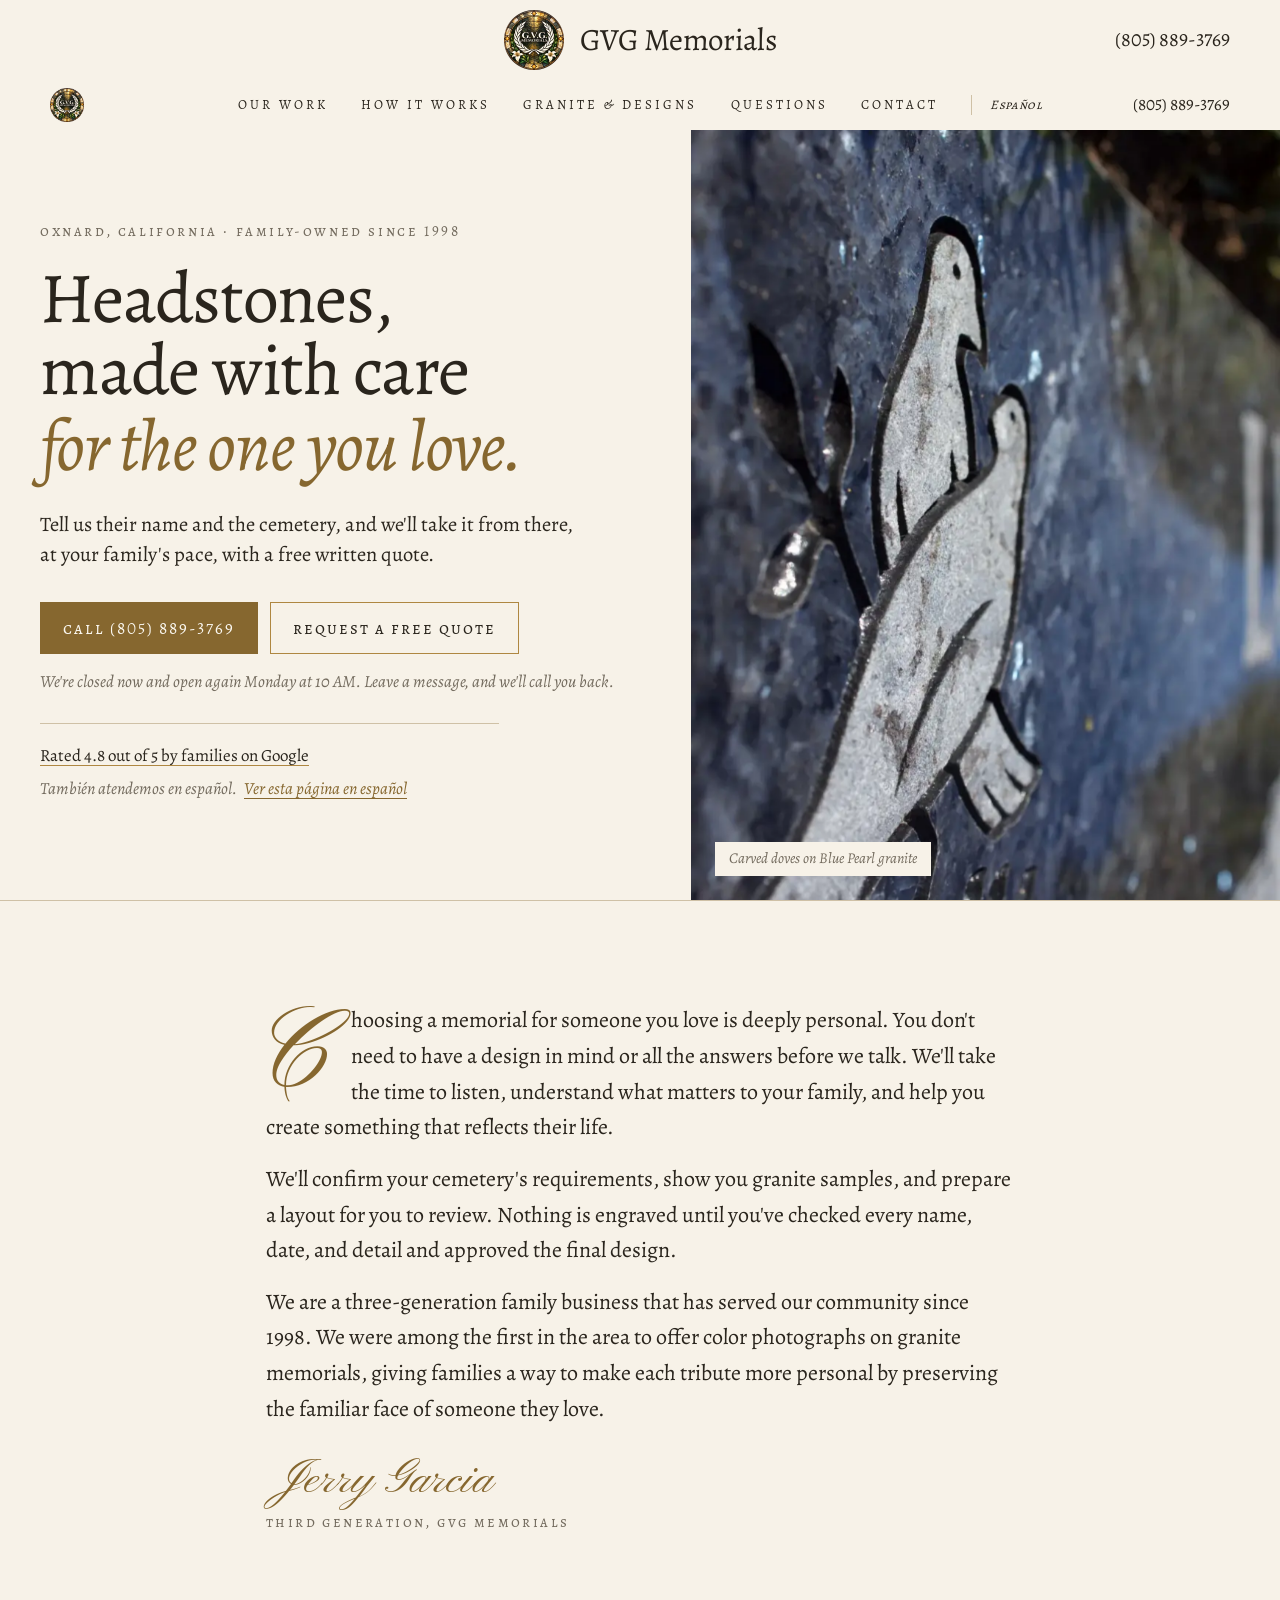
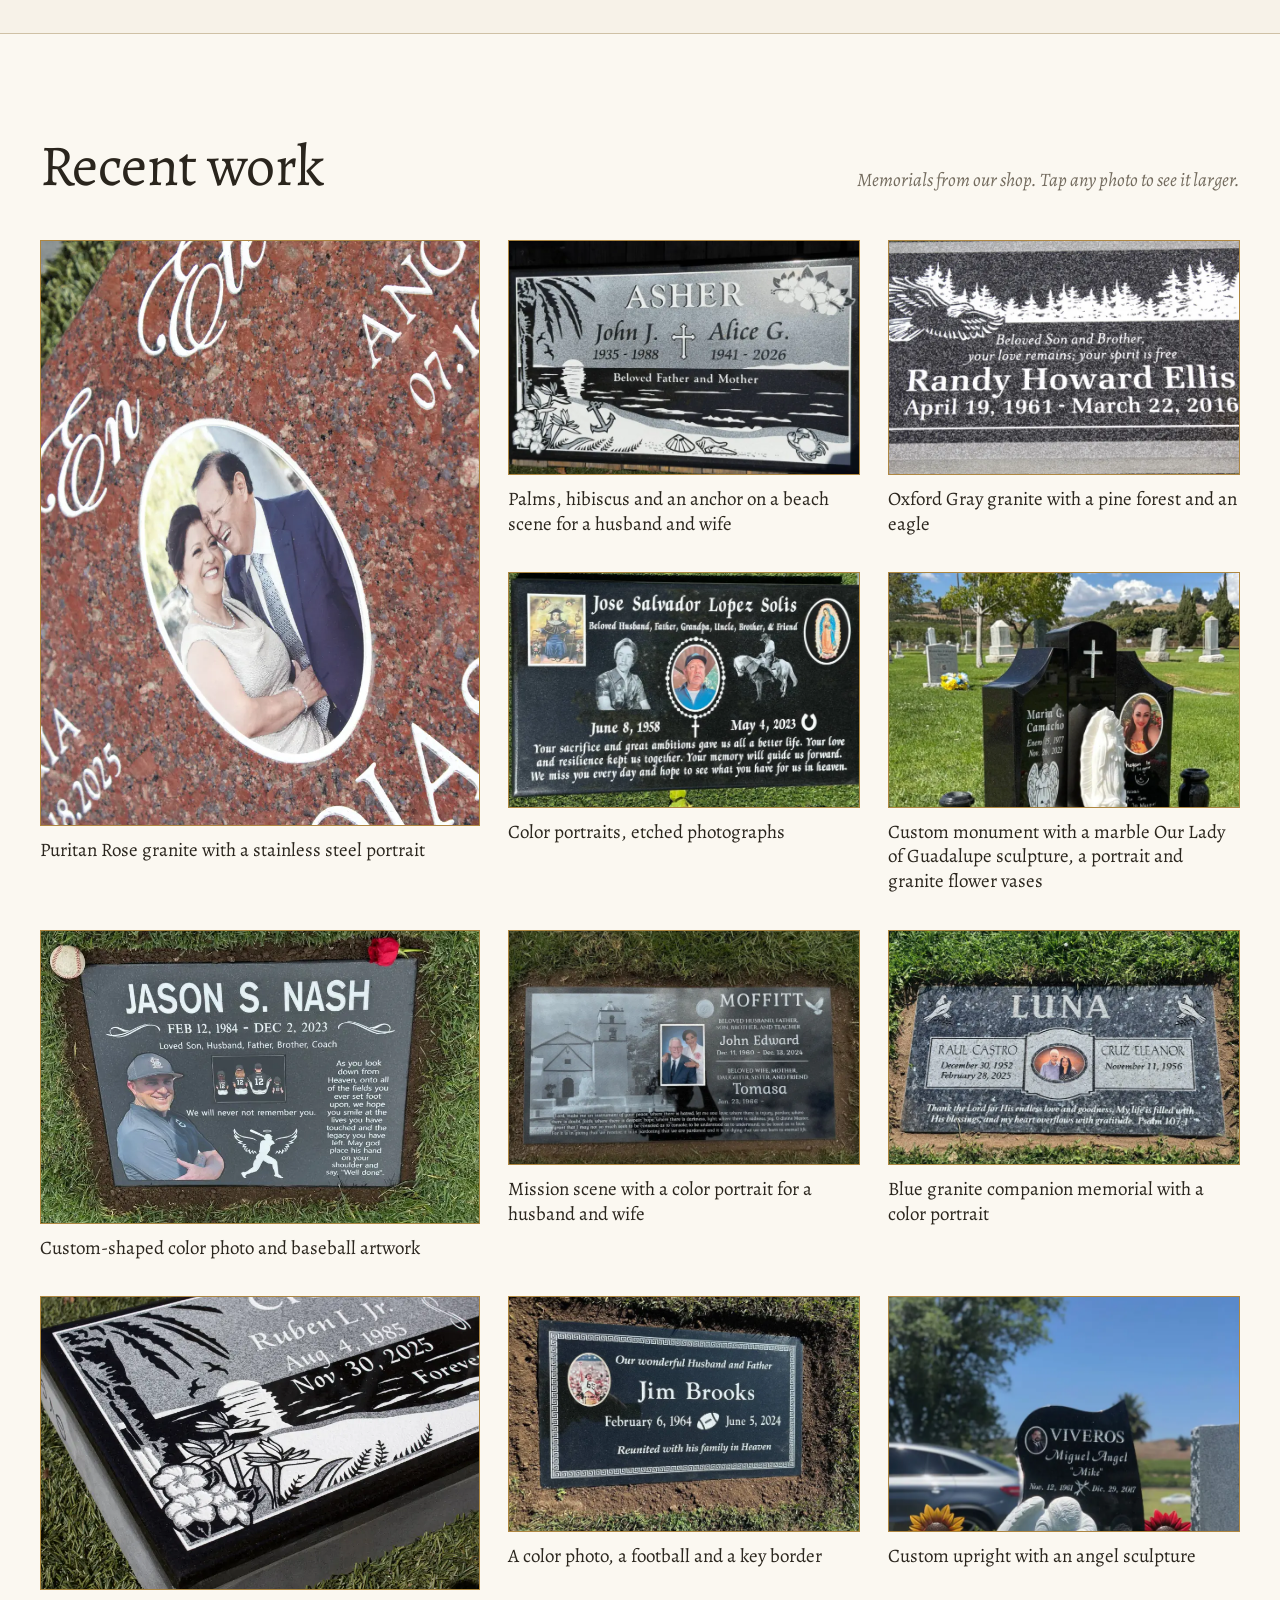
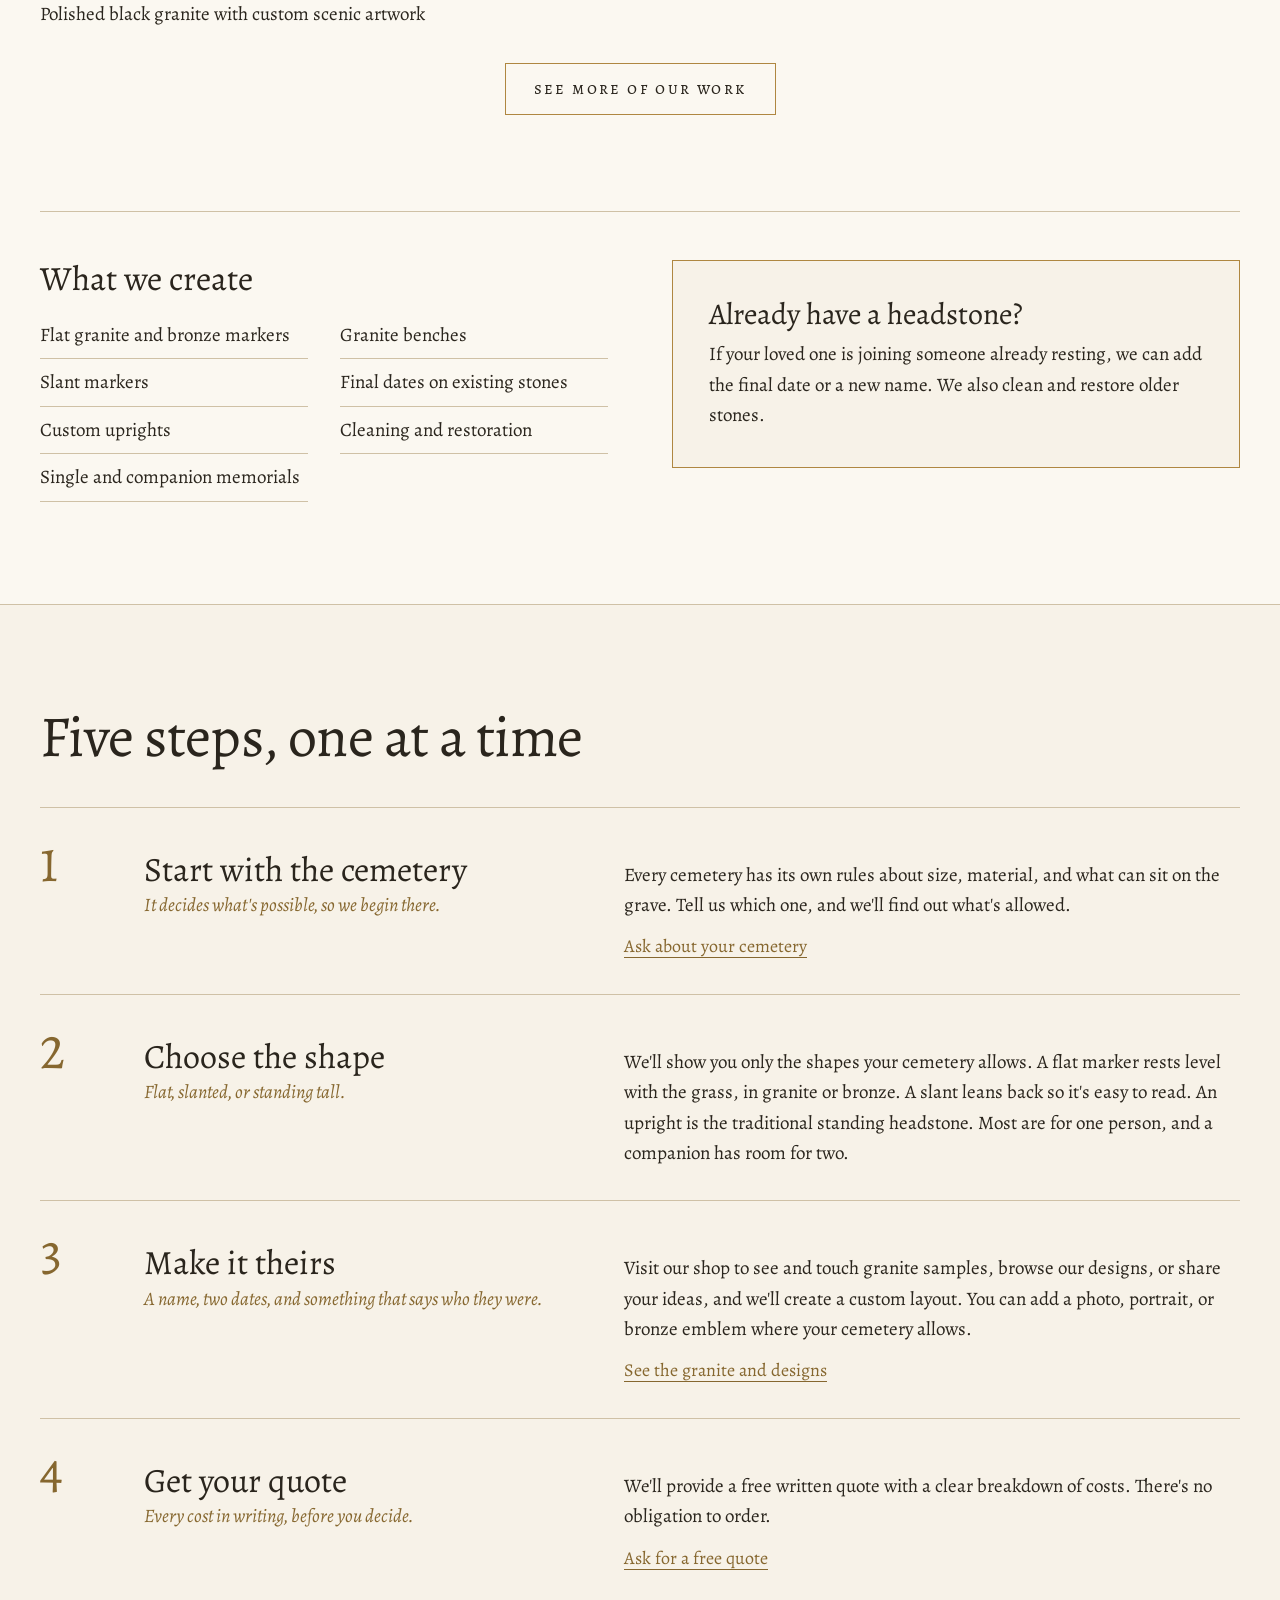
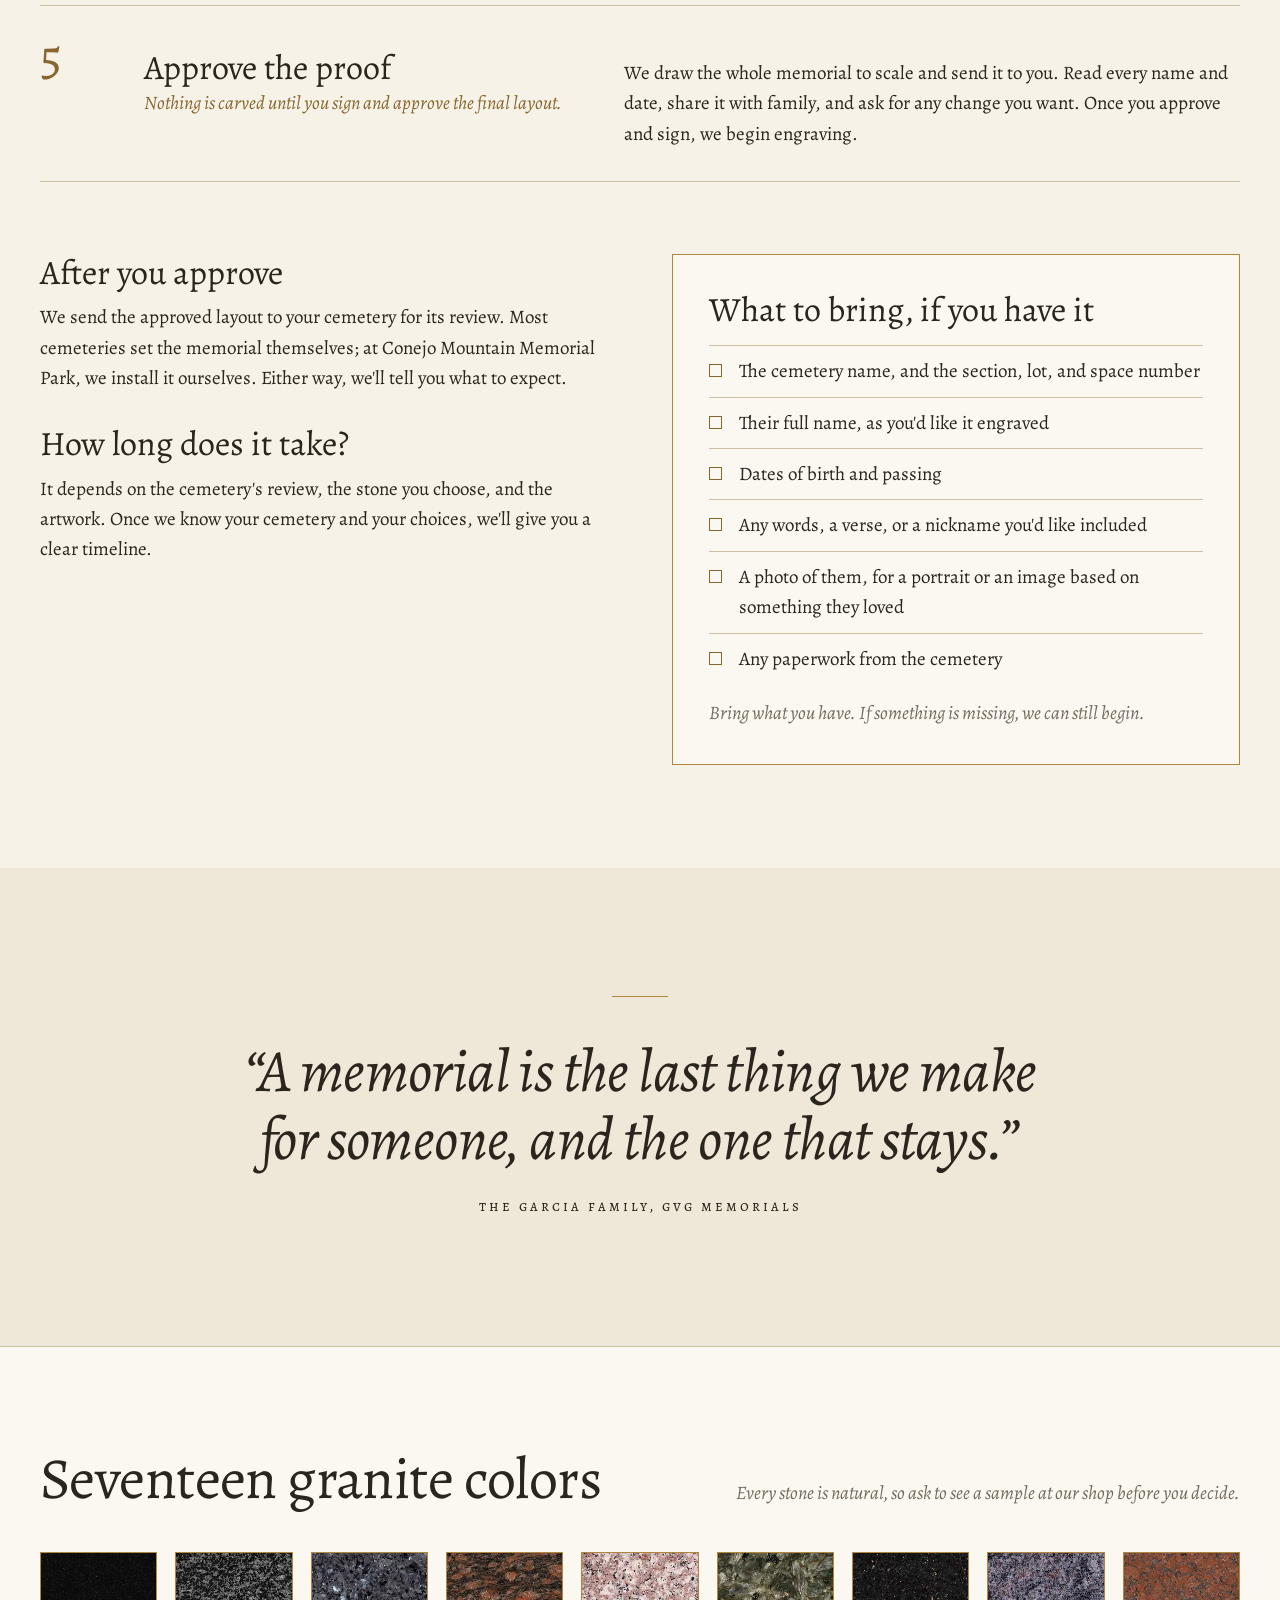
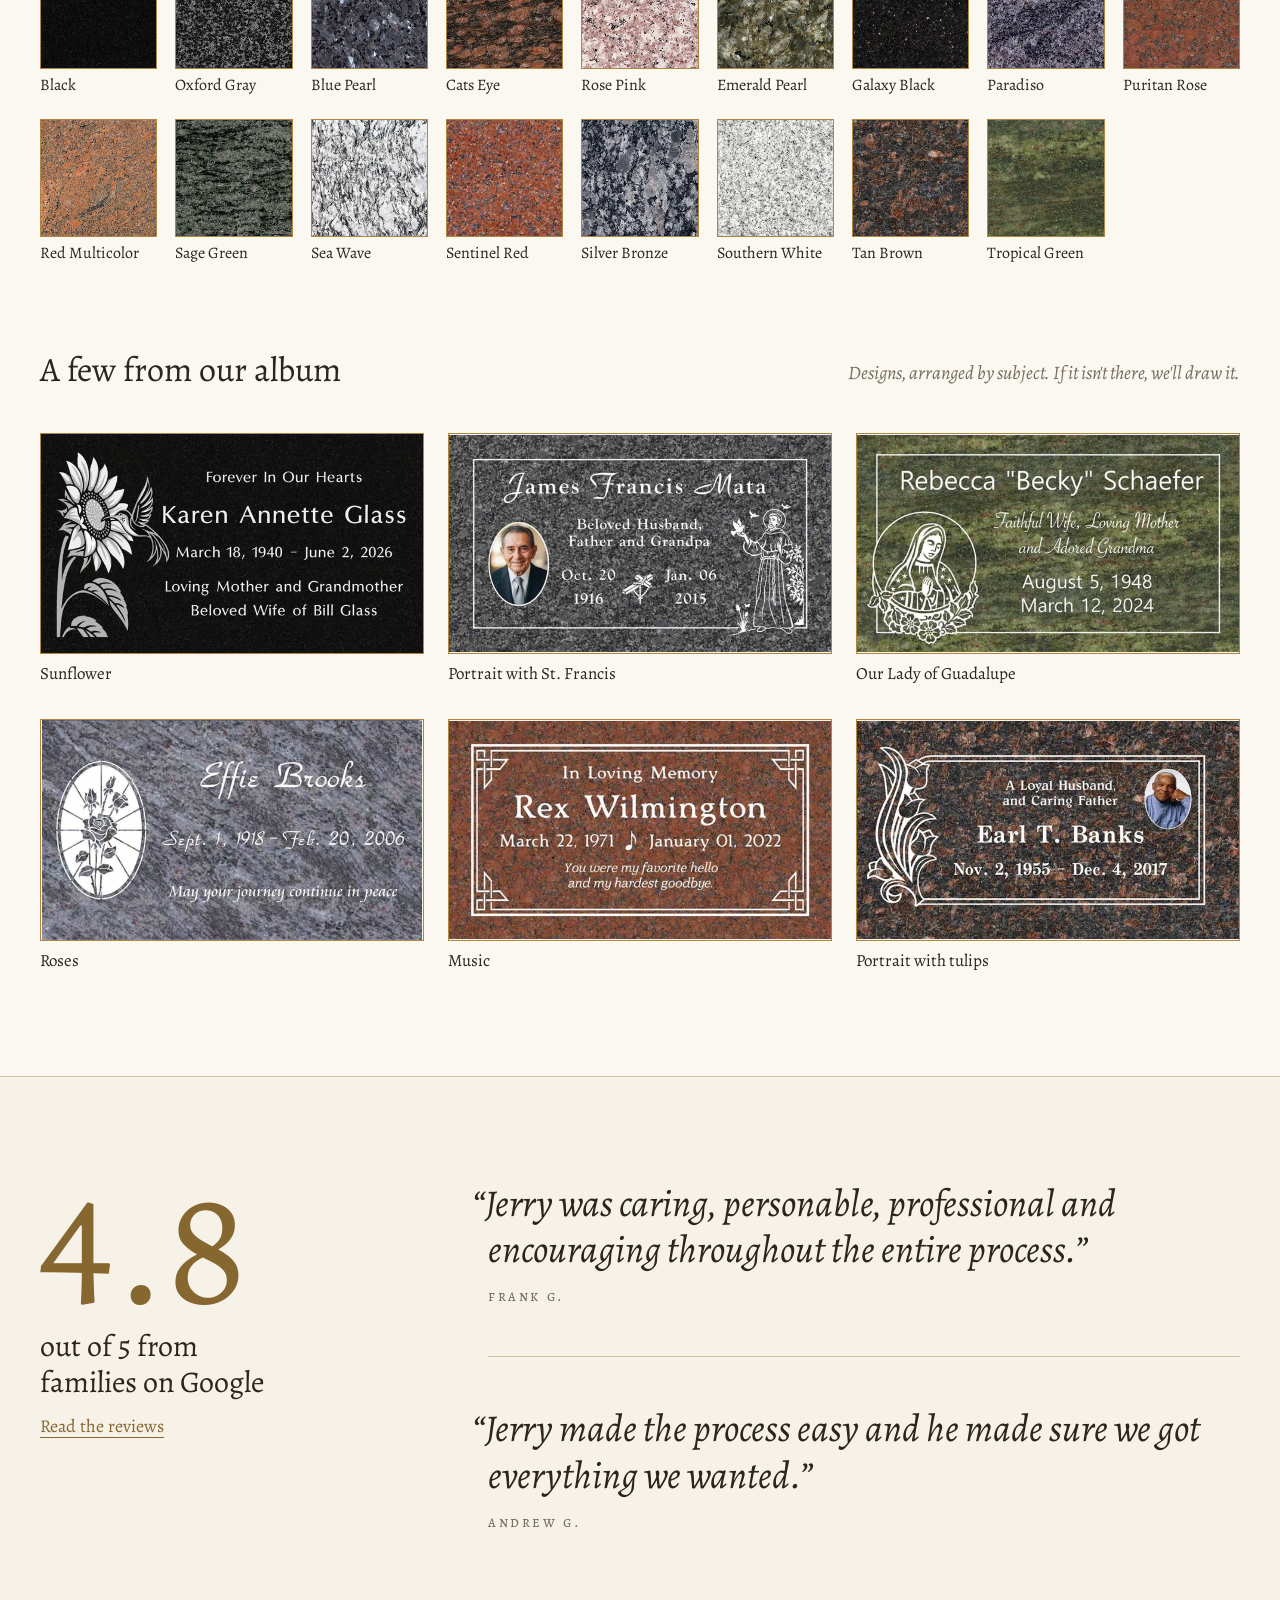
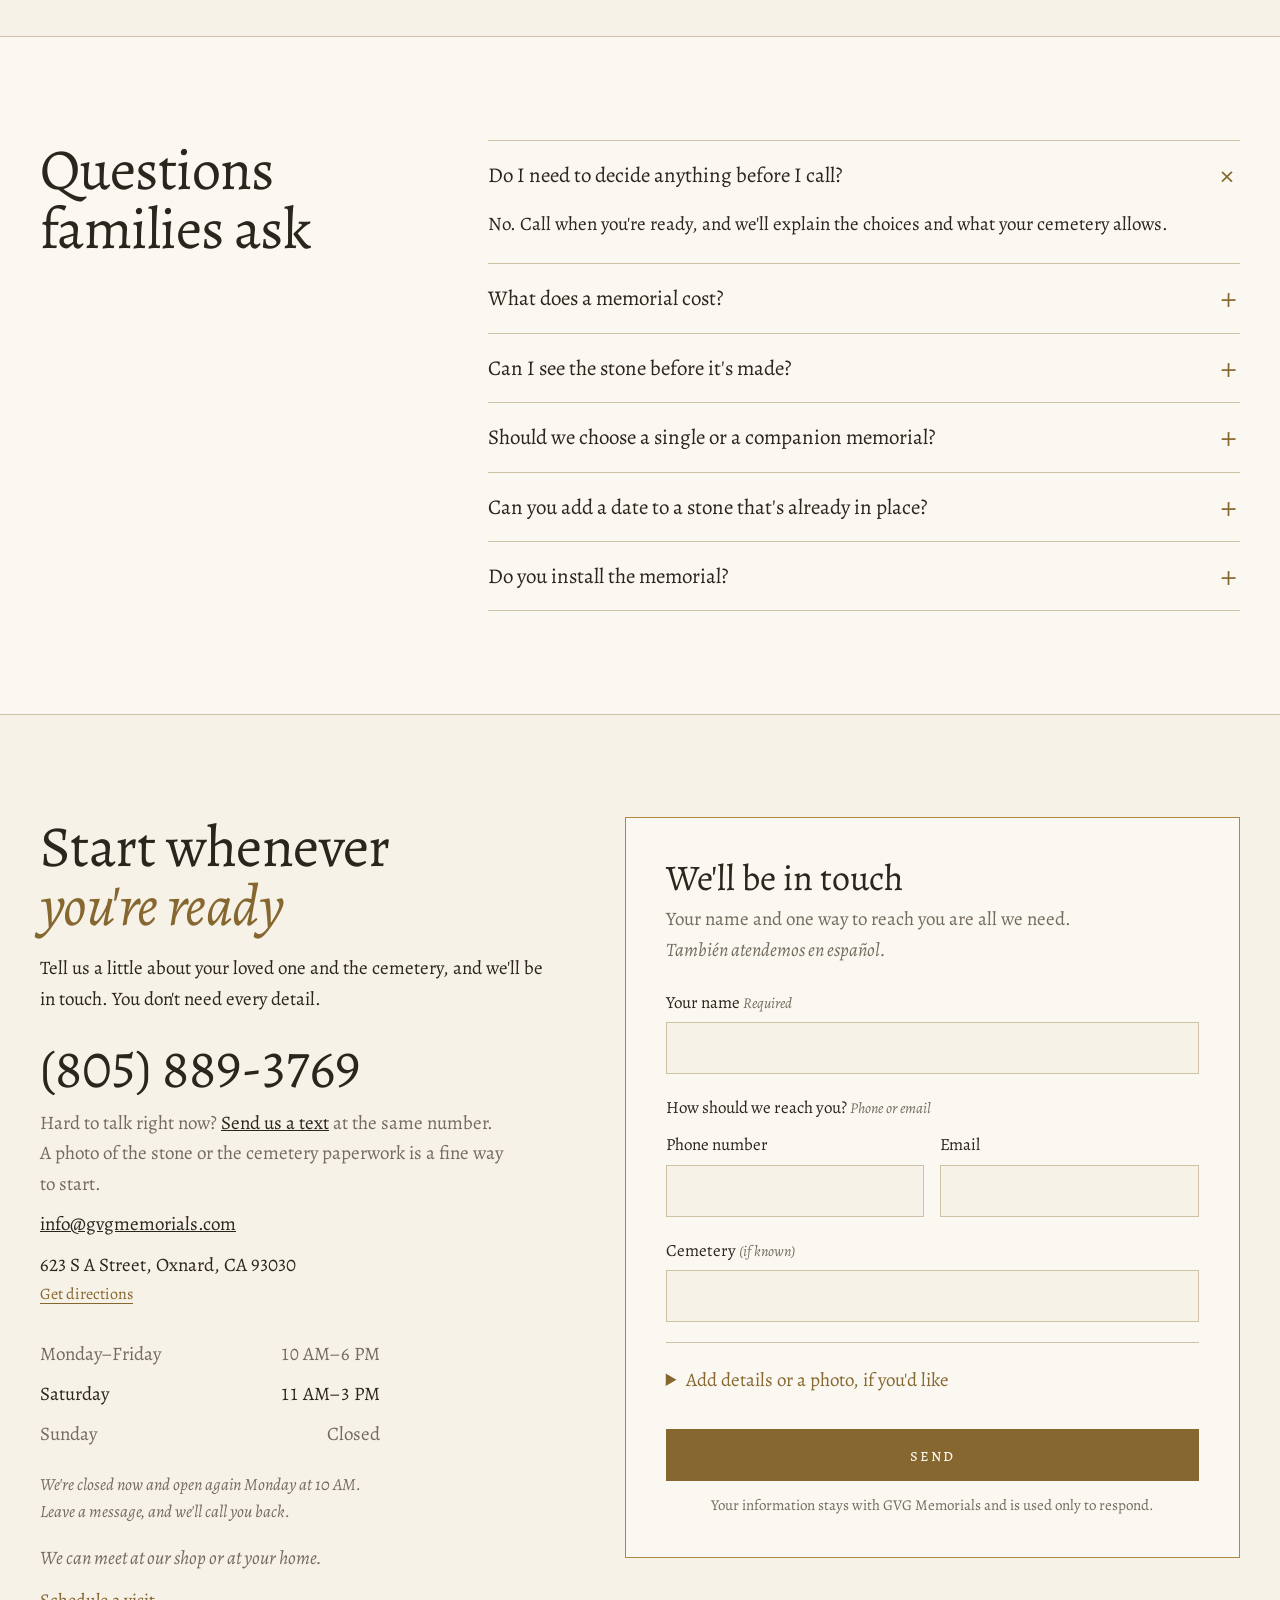
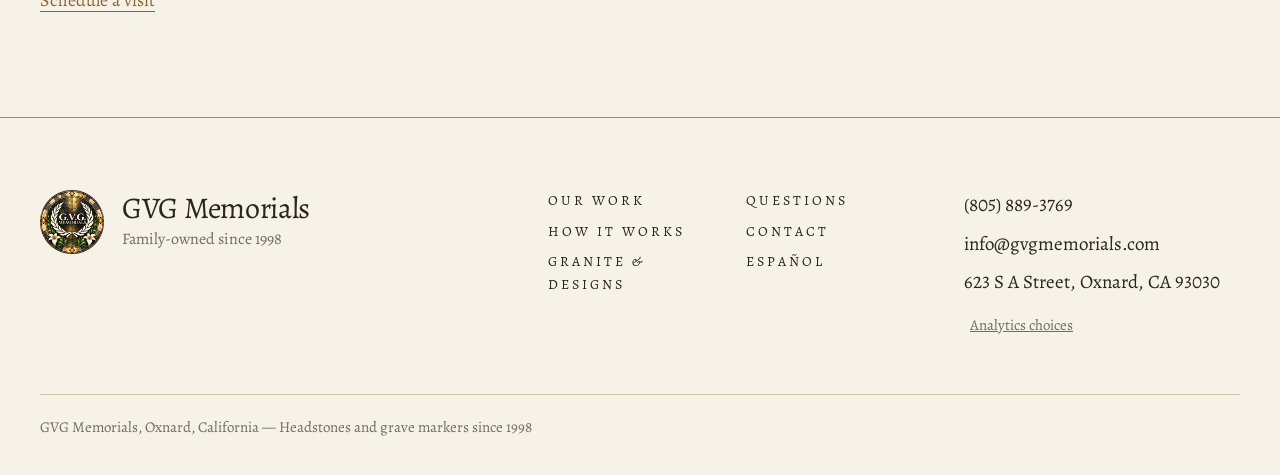
==== commit 9550525d: "Form: cemetery box always shows; analytics panel stops opening by itself The cemetery field moves ou" ====
--- a/index.html
+++ b/index.html
@@ -29,9 +29,9 @@
       });
       gtag("js", new Date());
     </script>
-    <script defer src="analytics.js?v=23"></script>
+    <script defer src="analytics.js?v=24"></script>
     <script defer src="gallery-viewer.js?v=11"></script>
-    <script defer src="contact-form.js?v=22"></script>
+    <script defer src="contact-form.js?v=23"></script>
     <script defer src="hours.js?v=2"></script>
     <meta name="theme-color" content="#f7f2e8" />
     <link rel="icon" href="/favicon.ico?v=2" sizes="any" />
@@ -849,10 +849,15 @@
                 </div>
               </fieldset>
 
+              <label class="field field-full">
+                <span class="field-label">Cemetery <span class="field-optional">(if known)</span></span>
+                <input type="text" name="cemetery" autocomplete="off" maxlength="120" />
+              </label>
+
               <details class="contact-form-details" id="contact-form-details">
                 <summary>Add details or a photo, if you'd like</summary>
                 <div class="contact-form-optional-grid">
-                  <label class="field">
+                  <label class="field field-full">
                     <span class="field-label">What can we help with? <span class="field-optional">(optional)</span></span>
                     <select name="starting_point">
                       <option value="">Choose one</option>
@@ -863,10 +868,6 @@
                       <option value="A free written quote">A free written quote</option>
                       <option value="I am not sure yet">I'm not sure yet</option>
                     </select>
-                  </label>
-                  <label class="field">
-                    <span class="field-label">Cemetery <span class="field-optional">(if known)</span></span>
-                    <input type="text" name="cemetery" autocomplete="off" maxlength="120" />
                   </label>
                   <label class="field field-full">
                     <span class="field-label">Photo or document <span class="field-optional">(optional)</span></span>
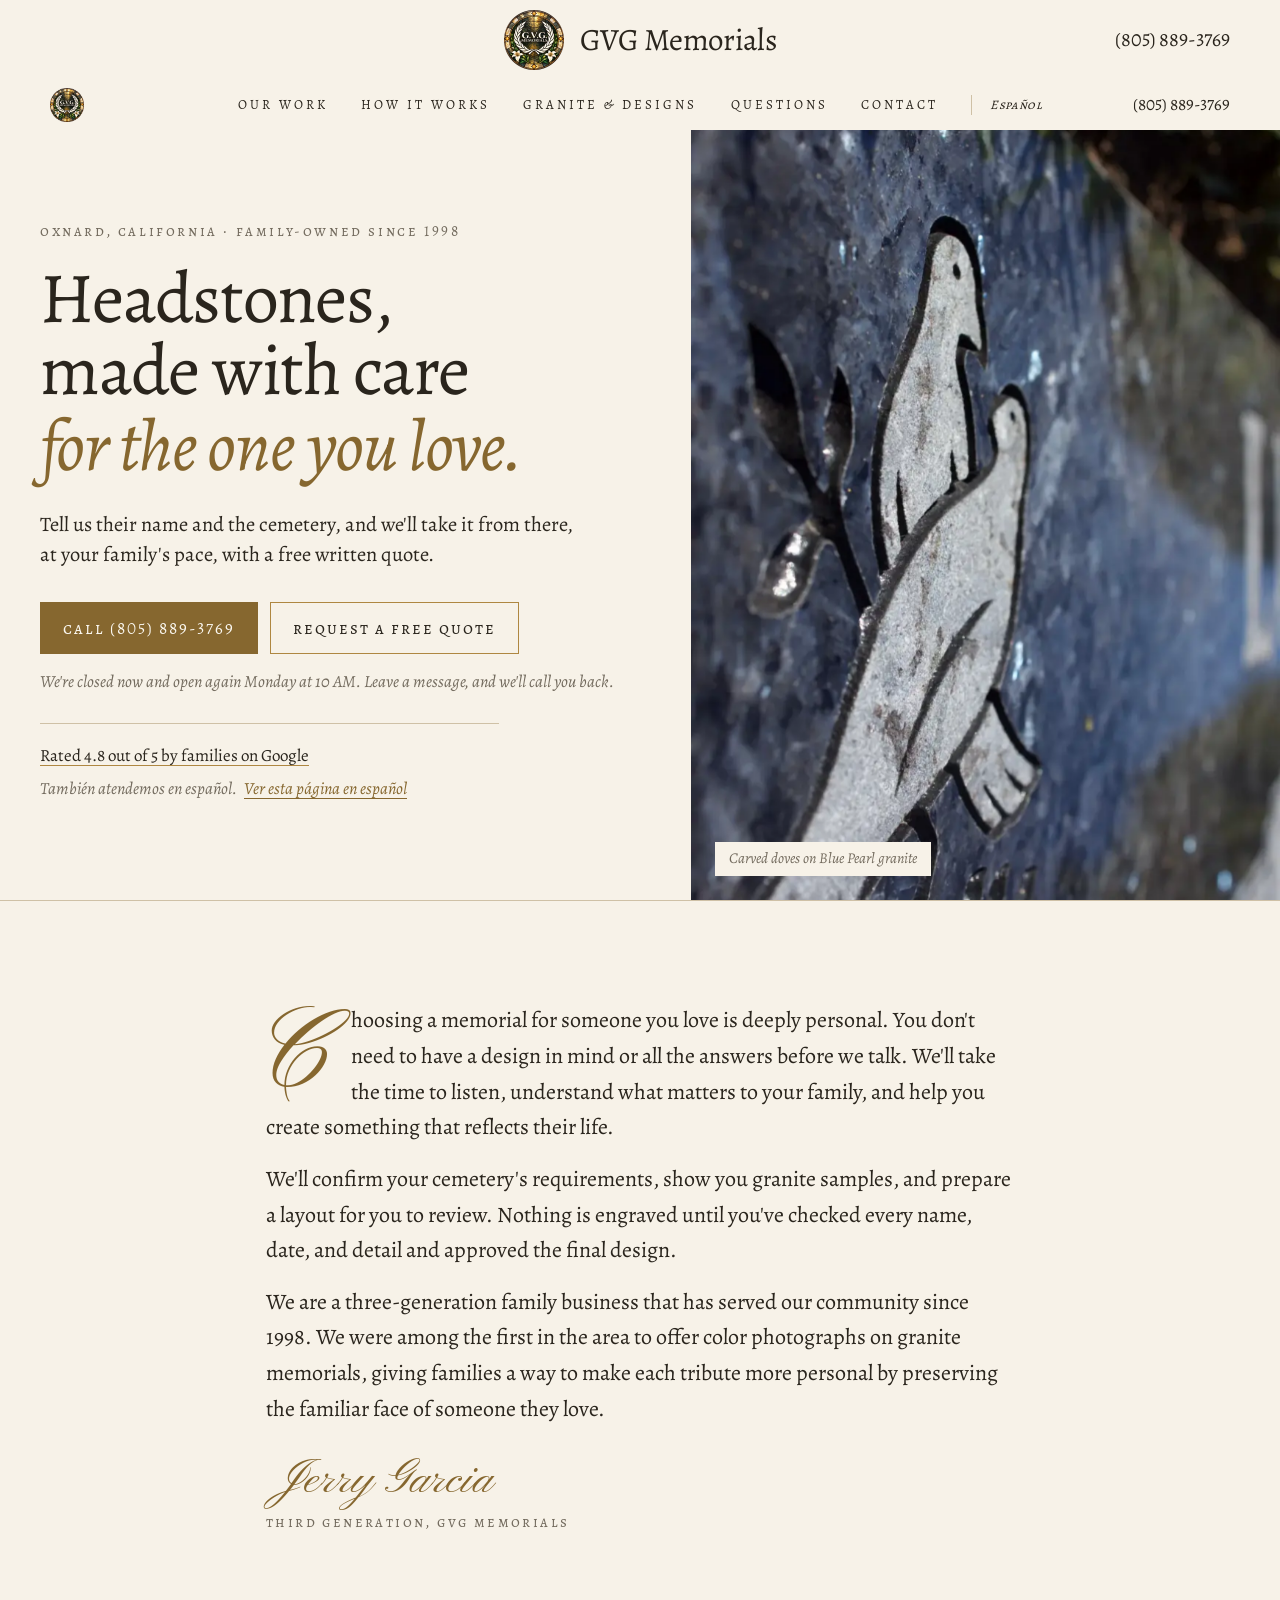
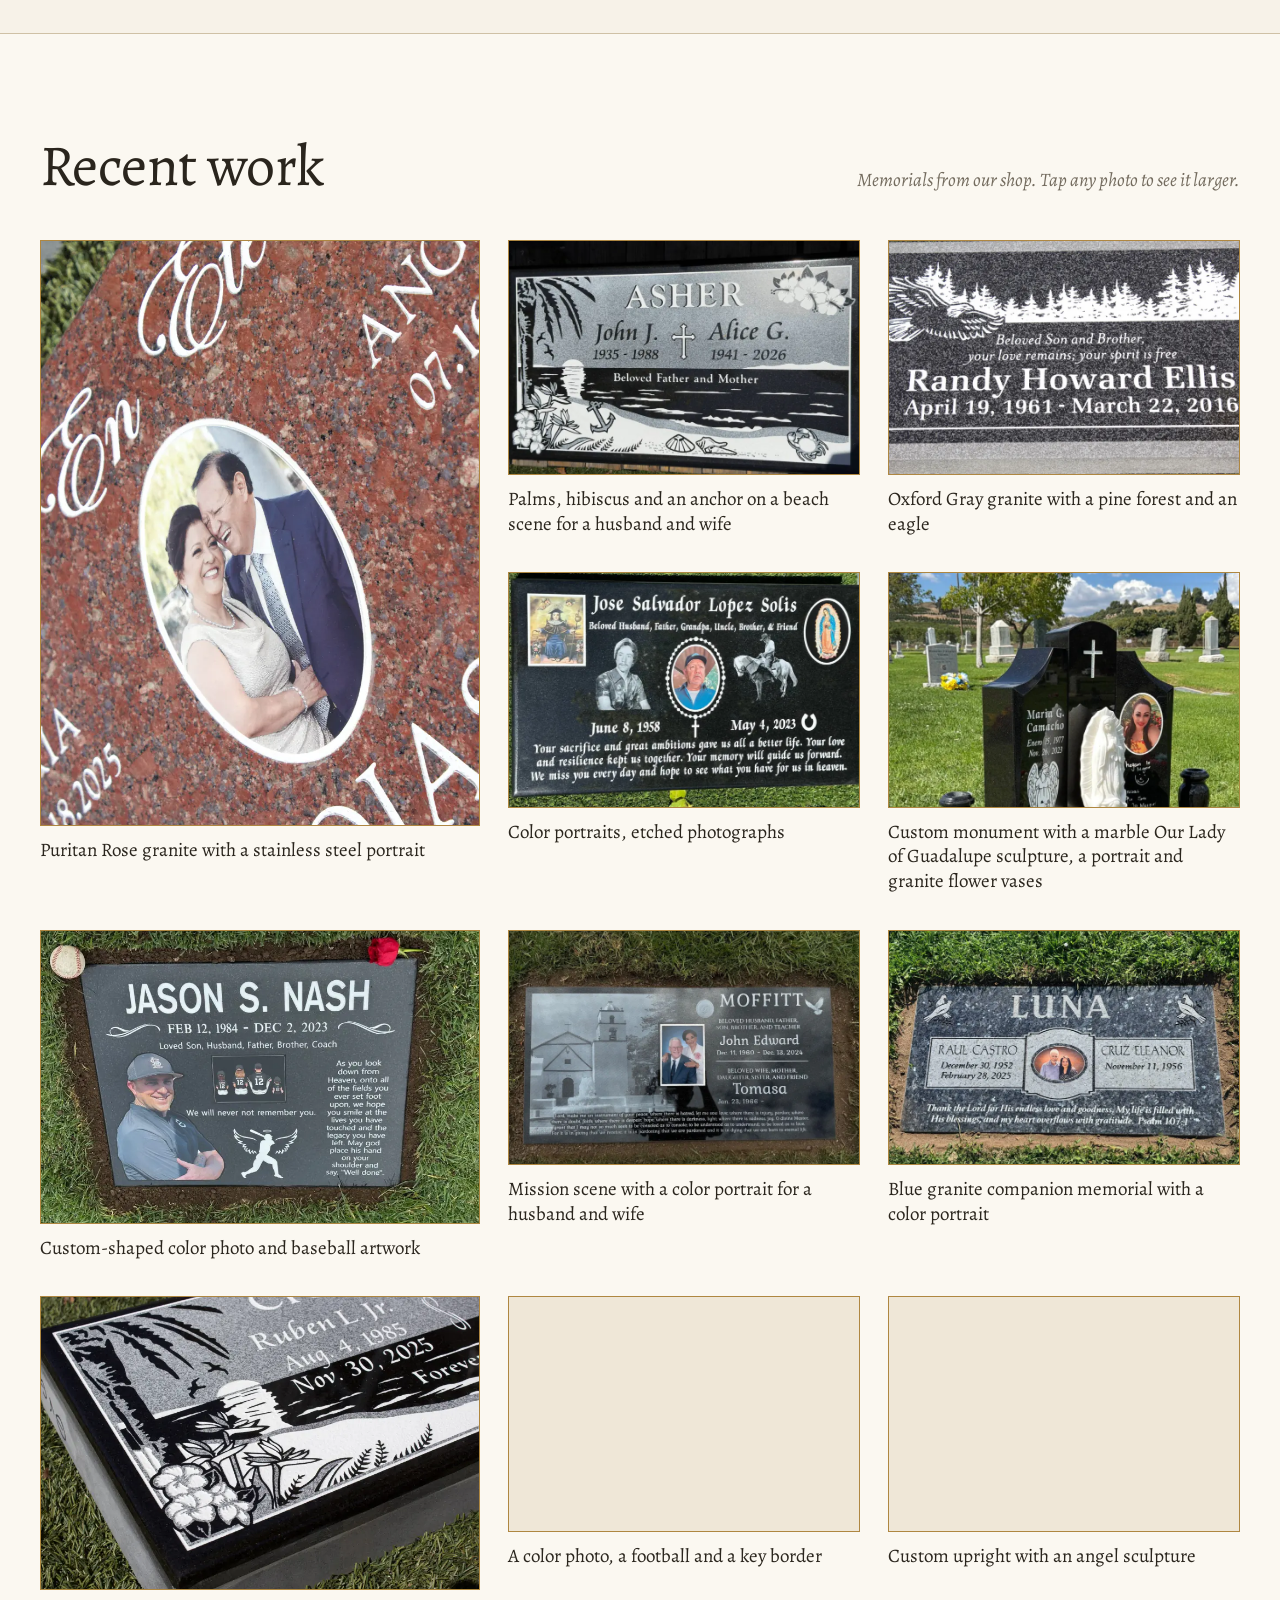
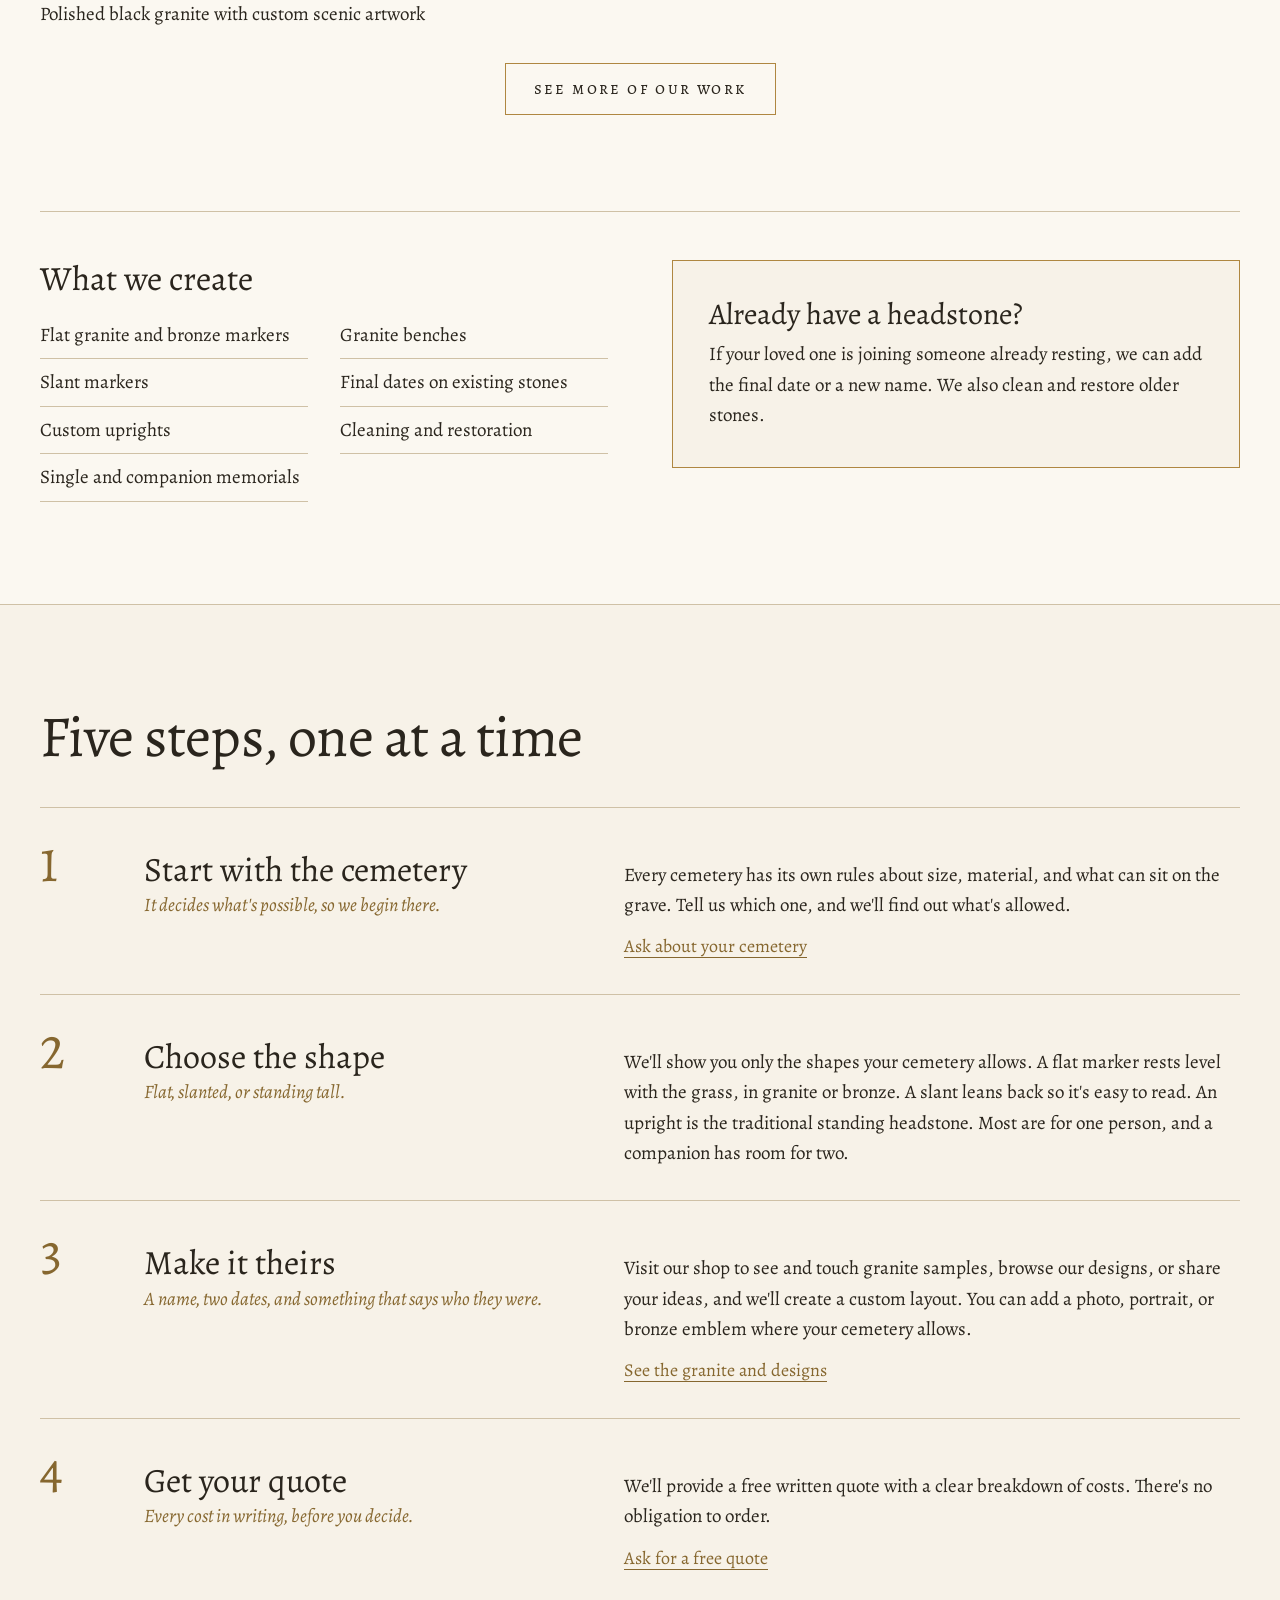
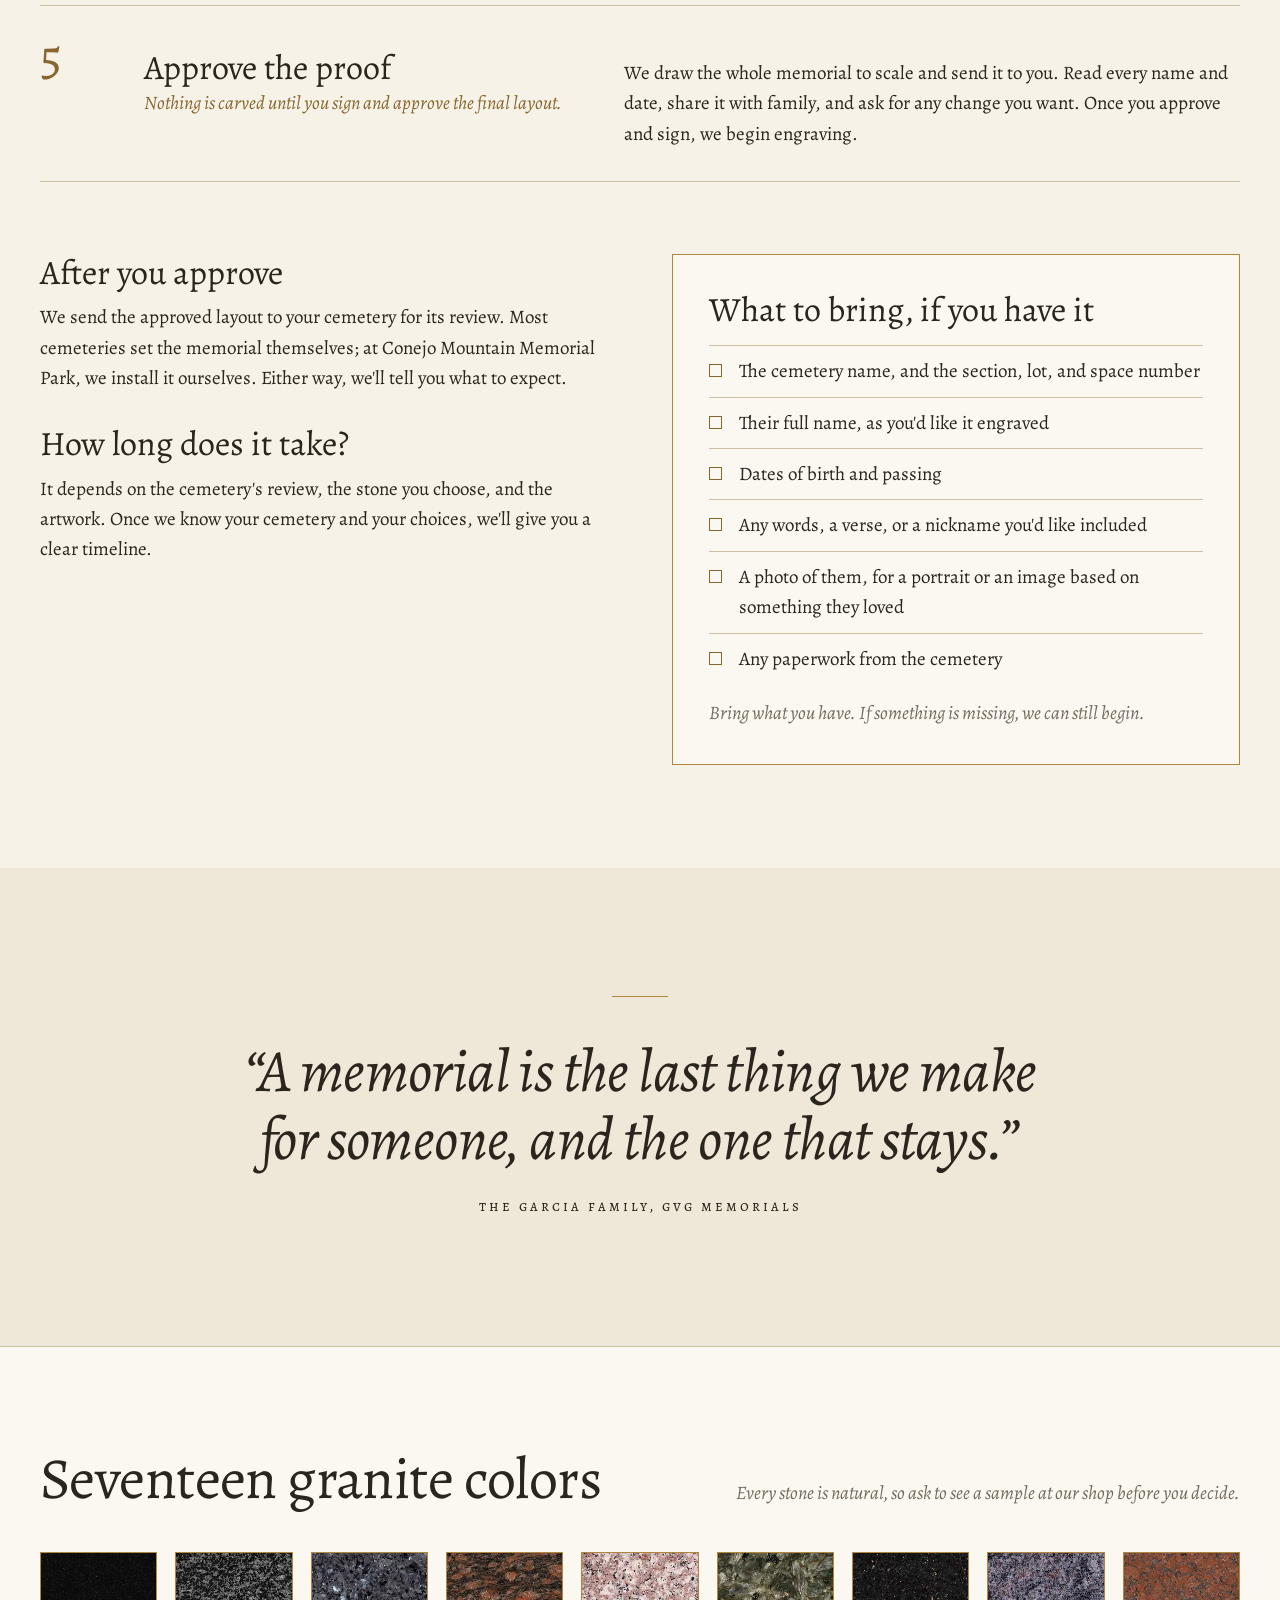
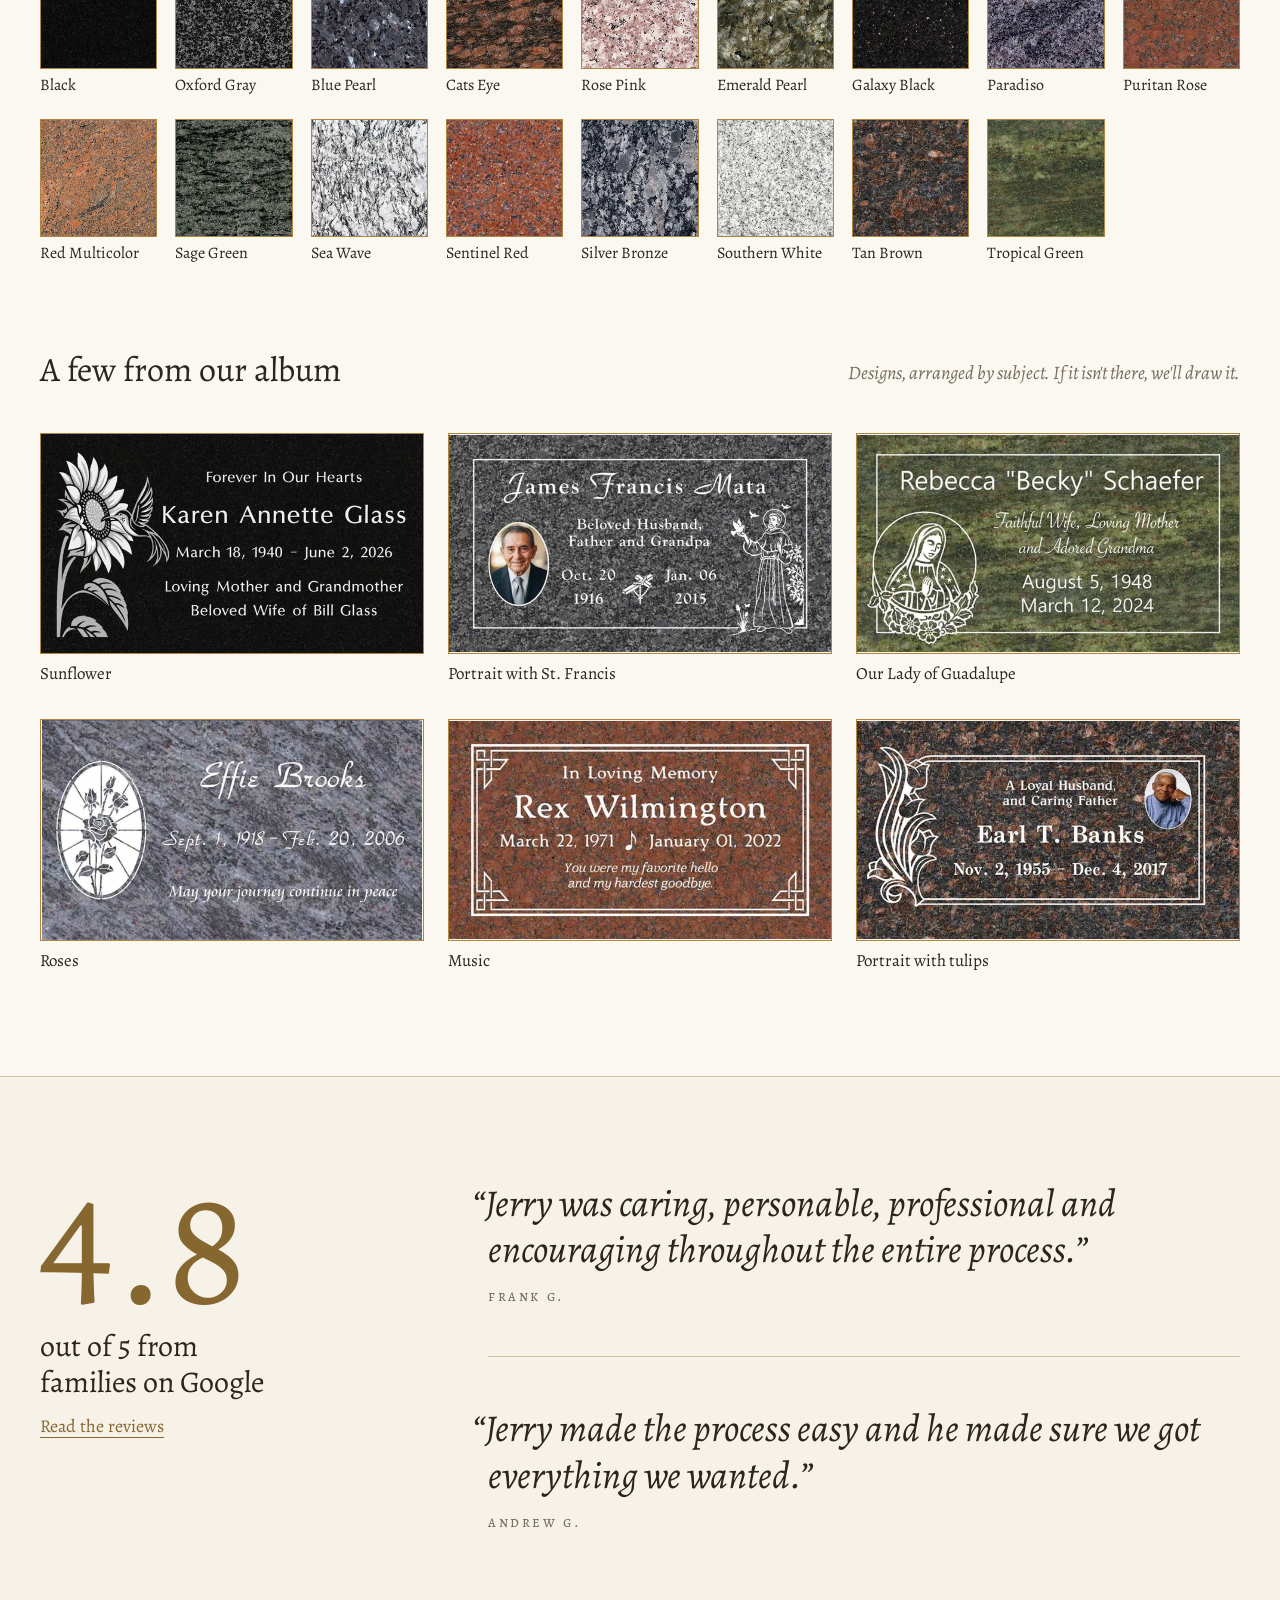
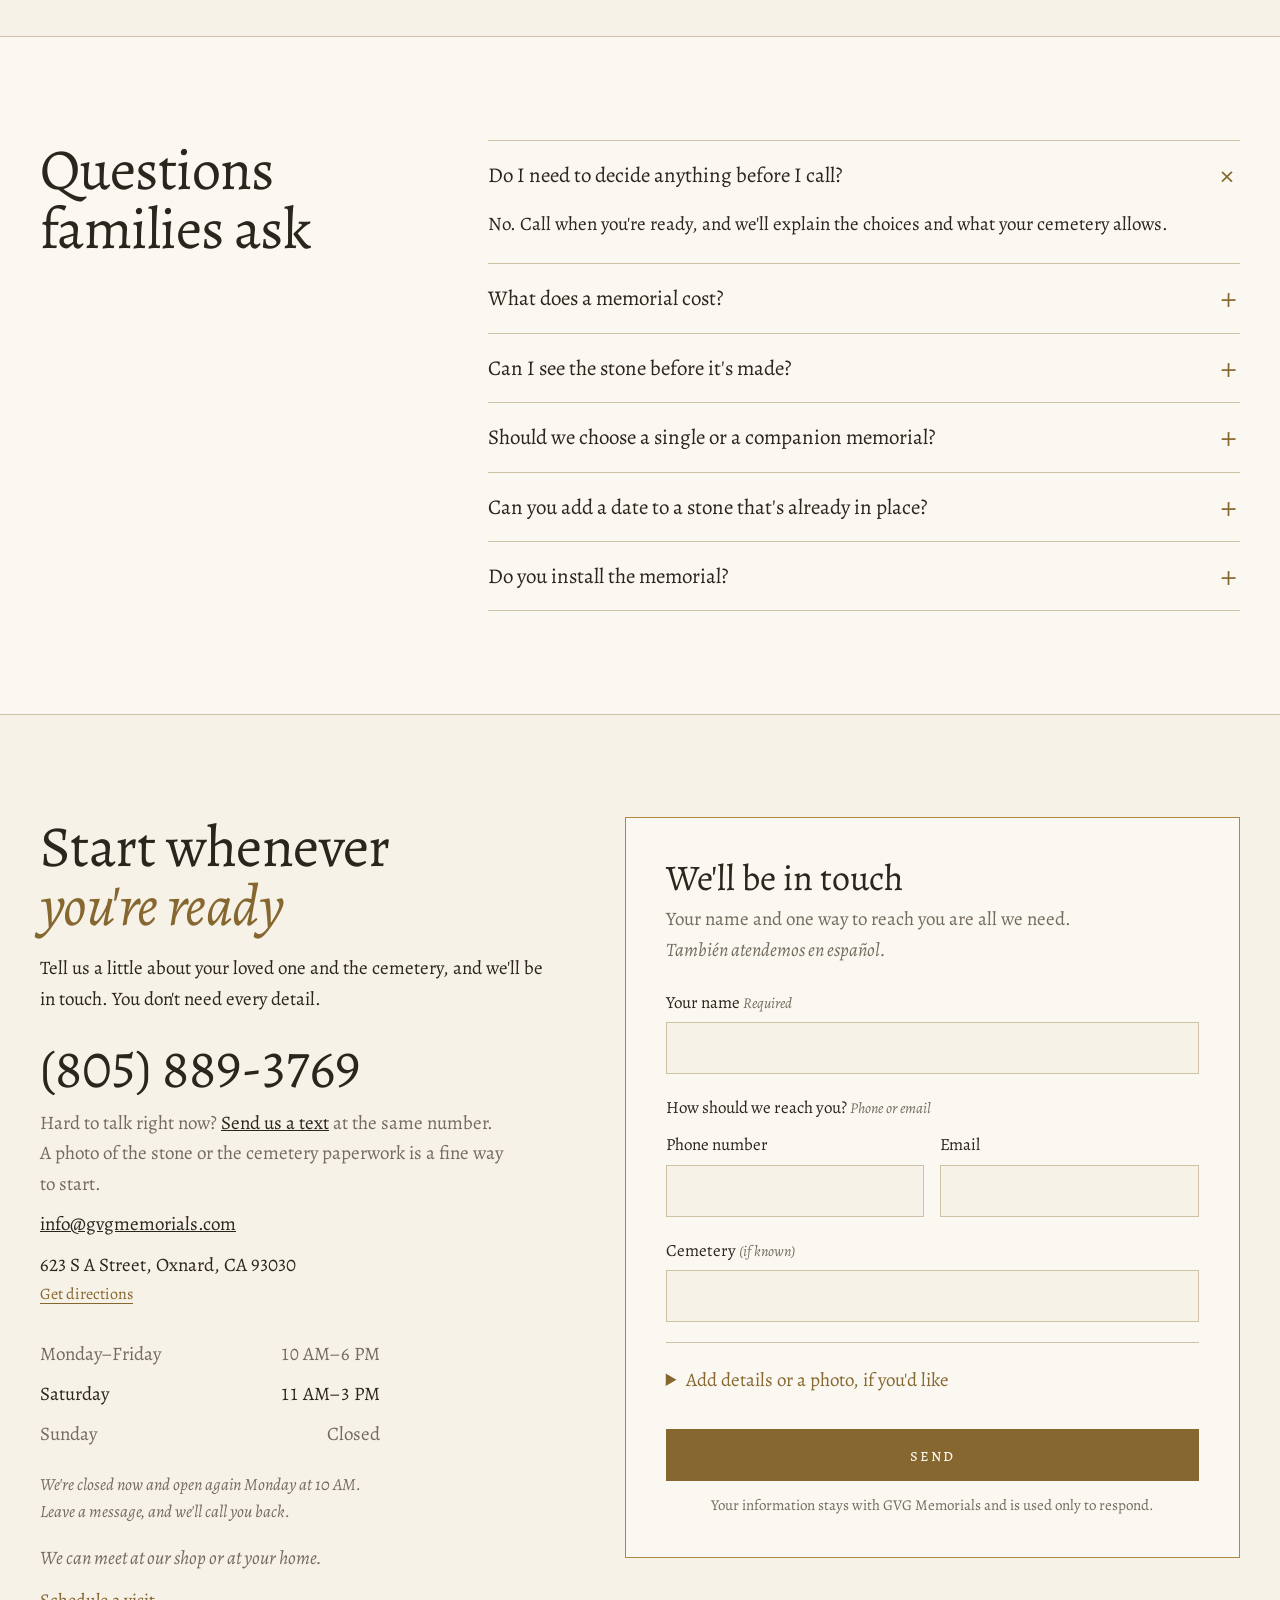
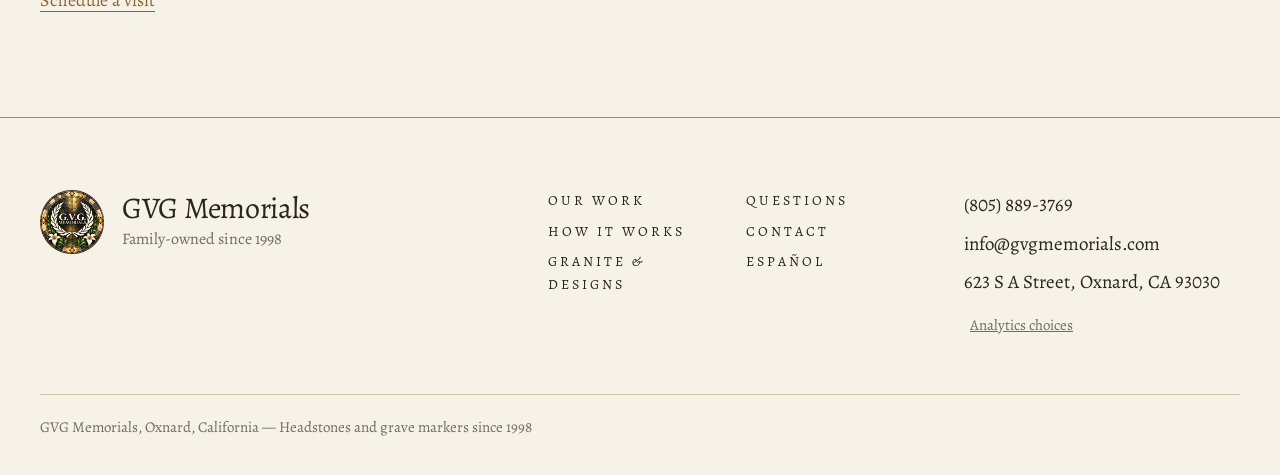
==== commit 05201e9c: "Analytics: Google Analytics on by default, footer link turns it off Jerry chose Google Analytics wit" ====
--- a/index.html
+++ b/index.html
@@ -14,11 +14,9 @@
     <script>
       window.dataLayer = window.dataLayer || [];
       function gtag() { window.dataLayer.push(arguments); }
-      var analyticsConsent = "denied";
+      var analyticsConsent = navigator.globalPrivacyControl ? "denied" : "granted";
       try {
-        if (window.localStorage.getItem("gvg_analytics_consent") === "granted") {
-          analyticsConsent = "granted";
-        }
+        analyticsConsent = window.localStorage.getItem("gvg_analytics_consent") || analyticsConsent;
       } catch (_) {}
       gtag("consent", "default", {
         ad_storage: "denied",
@@ -29,7 +27,7 @@
       });
       gtag("js", new Date());
     </script>
-    <script defer src="analytics.js?v=24"></script>
+    <script defer src="analytics.js?v=25"></script>
     <script defer src="gallery-viewer.js?v=11"></script>
     <script defer src="contact-form.js?v=23"></script>
     <script defer src="hours.js?v=2"></script>
@@ -940,7 +938,7 @@
     <section class="analytics-consent" id="analytics-consent" data-analytics-consent hidden aria-label="Analytics privacy choices">
       <div class="analytics-consent-copy">
         <strong>Help us improve this website</strong>
-        <p>Privacy-focused analytics show us which pages and contact options help families. No advertising tracking.</p>
+        <p>We use Google Analytics, with cookies, to see which pages and contact options help families. No advertising tracking.</p>
       </div>
       <div class="analytics-consent-actions">
         <button class="button button-primary" type="button" data-analytics-accept>Allow analytics</button>
